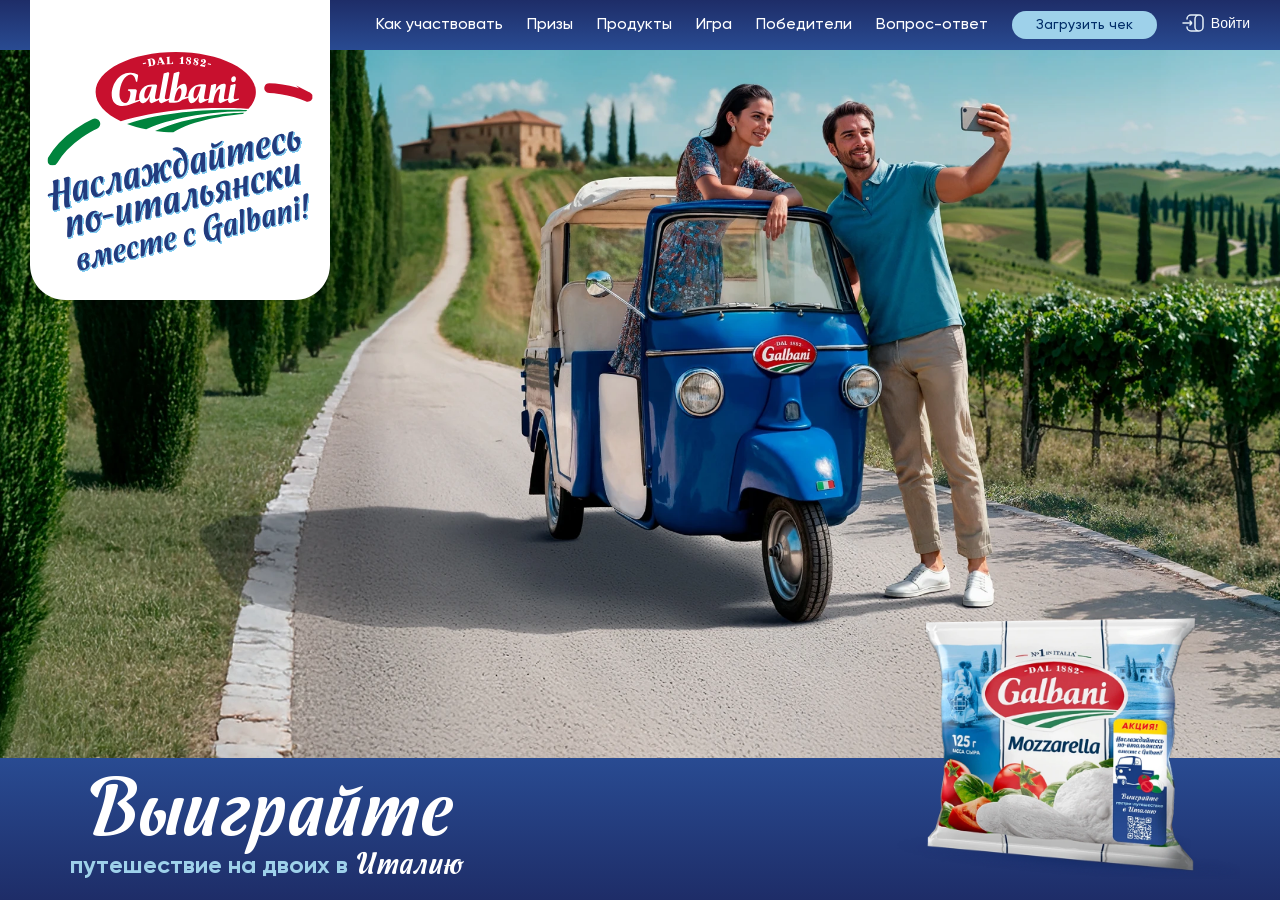
==== index.html @ dfb97c38 "header and hero mobil" ====
<!doctype html>
<html lang="ru">
  <head>
    <meta charset="UTF-8" />
    <meta name="viewport" content="width=device-width, initial-scale=1.0" />
    <meta http-equiv="X-UA-Compatible" content="IE=edge" />
    <meta name="theme-color" content="#1e2d68" />
    <meta name="description" content="Galbani - Выиграйте путешествие на двоих в Италию" />
    <link rel="icon" type="image/x-icon" href="./assets/img/favicon.ico" />
    <link rel="stylesheet" type="text/css" href="./assets/css/dropzone.min.css" />
    <link rel="stylesheet" type="text/css" href="./assets/css/choices.min.css" />
    <link rel="stylesheet" type="text/css" href="./assets/css/swiper-bundle.min.css" />
    <link rel="stylesheet" type="text/css" href="./assets/css/styles.min.css?v=1.1" />
    <title>Galbani - Выиграйте путешествие на двоих в Италию</title>
  </head>
  <body>
    <div class="body">
      <!--PRELOADER-->
      <div class="preloader main-preloader" data-preloader>
        <div class="preloader-center">
          <img src="./assets/img/svg/preloader.svg" alt="Galbani" />
        </div>
      </div>

      <!--HEADER-->
      <header class="header">
        <div class="logo-wrapper">
          <a href="./" class="logo">
            <img src="./assets/img/svg/logo.svg" alt="Galbani" />
          </a>
        </div>

        <nav class="navigation">
          <ul class="menu">
            <li>
              <a href="./#how-to-win" class="menu__link"><span>Как участвовать</span></a>
            </li>
            <li>
              <a href="./#prizes" class="menu__link"><span>Призы</span></a>
            </li>
            <li>
              <a href="./products.html" class="menu__link"><span>Продукты</span></a>
            </li>
            <li>
              <a href="./#game" class="menu__link"><span>Игра</span></a>
            </li>
            <li>
              <a href="./#winners" class="menu__link"><span>Победители</span></a>
            </li>
            <li>
              <a href="./#faq" class="menu__link"><span>Вопрос-ответ</span></a>
            </li>
            <li class="delete-in-tablet">
              <button class="button small light" data-popup-open="cheque"><span>Загрузить чек</span></button>
            </li>
            <li>
              <button class="profile-button" data-popup-open="auth">
                <img src="./assets/img/svg/login.svg" alt="Galbani" />
                <span>Войти</span>
              </button>
              <!-- <a href="./profile.html" class="profile-button">
                <img src="./assets/img/svg/profile.svg" alt="Galbani" />
                <span>Профиль</span>
              </a> -->
            </li>
          </ul>
        </nav>

        <button class="button small light show-in-tablet" data-popup-open="cheque"><span>Загрузить чек</span></button>

        <button class="burger">
          <span>Меню бургер</span>
        </button>
      </header>

      <main class="main">
        <!--SECTION HERO-->
        <section class="section section--hero full">
          <div class="hero-content">
            <div class="container">
              <h1 class="hero-text">
                <strong>Выиграйте</strong><br />
                <span>путешествие на&nbsp;двоих в&nbsp;<b>Италию</b></span>
              </h1>
              <img src="./assets/img/hero/mozzarella.webp" alt="mozzarella" class="hero-image" />
            </div>
          </div>
        </section>

        <!--SECTION HOW TO WIN-->
        <section class="section" id="how-to-win">
          <div class="container">
            <ul class="howToWin">
              <li>
                <div class="howToWin__image">
                  <img src="./assets/img/how-to-win/1.webp" alt="Galbani" />
                </div>
                <h3 class="howToWin__title">Покупайте</h3>
                <p class="howToWin__text">сыры Galbani</p>
              </li>
              <li>
                <div class="howToWin__image">
                  <img src="./assets/img/how-to-win/2.webp" alt="Galbani" />
                </div>
                <h3 class="howToWin__title">Регистрируйте чеки</h3>
                <p class="howToWin__text">на сайте</p>
                <button type="button" class="button" data-popup-open="cheque"><span>Зарегистрировать чек</span></button>
              </li>
              <li>
                <div class="howToWin__image">
                  <img src="./assets/img/how-to-win/3.webp" alt="Galbani" />
                </div>
                <h3 class="howToWin__title">Получайте</h3>
                <p class="howToWin__text">гарантированные подарки</p>
              </li>
              <li>
                <div class="howToWin__image">
                  <img src="./assets/img/how-to-win/4.webp" alt="Galbani" />
                </div>
                <h3 class="howToWin__title">Участвуйте</h3>
                <p class="howToWin__text">в розыгрышах и наслаждайтесь по-итальянски вместе с Galbani</p>
              </li>
            </ul>
          </div>
        </section>

        <!--SECTION ABOUT-->
        <section class="section section--about" id="about">
          <div class="container">
            <div class="about-slider" data-slider data-effect="fade" data-allow-touch-move="false" data-autoplay="3000" data-speed="1000">
              <h2 class="about-title"><span>Главный приз</span></h2>
              <div class="swiper">
                <div class="swiper-wrapper">
                  <div class="swiper-slide">
                    <h3 class="title title--80 ta--l">
                      Гастрономическое путешествие <span>Маршрут привязан к&nbsp;блюдам и&nbsp;регионам.</span>по&nbsp;Италии для двоих!
                    </h3>
                    <p class="subtitle">
                      Проведите 7 дней в&nbsp;атмосфере итальянской dolce vita: откройте для&nbsp;себя Милан, Пьемонт, Венето и&nbsp;волшебную
                      Венецию. В&nbsp;программе — экскурсии с&nbsp;русскоязычным гидом, эксклюзивные мастер‑классы, дегустации в&nbsp;семейных
                      винодельнях и&nbsp;прогулки по&nbsp;живописным местам.
                    </p>
                  </div>
                  <div class="swiper-slide">
                    <h3 class="title title--80 ta--l">Наслаждайтесь <br />по-итальянски вместе&nbsp;с&nbsp;Galbani!</h3>
                    <p class="subtitle">
                      Поездка включает авиабилеты, <br />
                      размещение в&nbsp;отелях, все&nbsp;трансферы <br />
                      по&nbsp;маршруту и&nbsp;медицинскую страховку
                    </p>
                  </div>
                </div>
              </div>
            </div>
            <div class="calendar">
              <img src="./assets/img/about/calendar.webp" alt="calendar" />
              <p>В расписании мы предусмотрим <br />специальные счастливые моменты с Galbani!</p>
            </div>
          </div>
        </section>

        <div class="sticky-background-wrapper">
          <div data-sticky-background class="sticky-background"></div>

          <!--SECTION PRIZES-->
          <section class="section section--prizes first-in-scroll-area" id="prizes">
            <div class="container">
              <h2 class="title title--80 white">Еженедельные призы</h2>
              <div class="prizes" data-slider data-slides-per-view="3,2,1" data-space-between="10,10,10">
                <div class="swiper">
                  <div class="swiper-wrapper">
                    <!--1-->
                    <div class="swiper-slide">
                      <div class="prize">
                        <div class="prize__image">
                          <img src="./assets/img/prizes/hoff.webp" alt="Galbani" width="300" />
                        </div>
                        <p class="prize__text">Сертификат Hoff <br />3&nbsp;500&nbsp;₽</p>
                      </div>
                    </div>
                    <!--2-->
                    <div class="swiper-slide">
                      <div class="prize">
                        <div class="prize__image">
                          <img src="./assets/img/prizes/mvideo.webp" alt="Galbani" width="300" />
                        </div>
                        <p class="prize__text">Сертификат М.видео <br />3&nbsp;500&nbsp;₽</p>
                      </div>
                    </div>
                    <!--3-->
                    <div class="swiper-slide">
                      <div class="prize">
                        <div class="prize__image">
                          <img src="./assets/img/prizes/okko.webp" alt="Galbani" width="300" />
                        </div>
                        <p class="prize__text">Сертификат на&nbsp;онлайн <br />кинотеатр 2&nbsp;000&nbsp;₽</p>
                      </div>
                    </div>
                    <!--4-->
                    <div class="swiper-slide">
                      <div class="prize">
                        <div class="prize__image">
                          <img src="./assets/img/prizes/shopper-bag.webp" alt="Galbani" width="300" />
                        </div>
                        <p class="prize__text">Летняя сумка-шоппер</p>
                      </div>
                    </div>
                    <!--5-->
                    <div class="swiper-slide">
                      <div class="prize">
                        <div class="prize__image">
                          <img src="./assets/img/prizes/plates.webp" alt="Galbani" width="300" />
                        </div>
                        <p class="prize__text">Набор брендированных <br />тарелок</p>
                      </div>
                    </div>
                    <!--6-->
                    <div class="swiper-slide">
                      <div class="prize">
                        <div class="prize__image">
                          <img src="./assets/img/prizes/fartuh.webp" alt="Galbani" width="300" />
                        </div>
                        <p class="prize__text">Брендированный фартук</p>
                      </div>
                    </div>
                    <!--7-->
                    <div class="swiper-slide">
                      <div class="prize">
                        <div class="prize__image">
                          <img src="./assets/img/prizes/pled.webp" alt="Galbani" width="300" />
                        </div>
                        <p class="prize__text">Плед для&nbsp;пикника</p>
                      </div>
                    </div>
                  </div>
                  <button class="arrow" data-arrow-prev></button>
                  <button class="arrow" data-arrow-next></button>
                </div>
              </div>
            </div>
          </section>

          <!--SECTION PRIZES-->
          <section class="section section--prizes" id="prizes-garanty">
            <div class="container">
              <h2 class="title title--80 white">Гарантированные призы</h2>
              <div class="prizes" data-slider data-slides-per-view="3,3,1" data-space-between="10,10,10">
                <div class="swiper">
                  <div class="swiper-wrapper">
                    <!--1-->
                    <div class="swiper-slide">
                      <div class="prize">
                        <div class="prize__image">
                          <img src="./assets/img/prizes/phone.webp" alt="Galbani" width="300" />
                        </div>
                        <p class="prize__text">100&nbsp;₽ на&nbsp;телефон</p>
                      </div>
                    </div>
                    <!--2-->
                    <div class="swiper-slide">
                      <div class="prize">
                        <div class="prize__image">
                          <img src="./assets/img/prizes/yandex-afisha.webp" alt="Galbani" width="300" />
                        </div>
                        <p class="prize__text">Сертификат Яндекс Афиша <br />на&nbsp;100&nbsp;₽</p>
                      </div>
                    </div>
                    <!--3-->
                    <div class="swiper-slide">
                      <div class="prize">
                        <div class="prize__image">
                          <img src="./assets/img/prizes/yandex-market.webp" alt="Galbani" width="300" />
                        </div>
                        <p class="prize__text">Сертфиикат Яндекс Маркет <br />на&nbsp;100&nbsp;₽</p>
                      </div>
                    </div>
                  </div>
                  <button class="arrow" data-arrow-prev></button>
                  <button class="arrow" data-arrow-next></button>
                </div>
              </div>
              <p class="subtitle">Можно выбрать любые и&nbsp;получить до&nbsp;5&nbsp;гарантированных призов</p>
              <button type="button" class="button big" data-popup-open="cheque"><span>Зарегистрировать чек</span></button>
            </div>
          </section>

          <!--SECTION GAME-->
          <section class="section section--game" id="game">
            <video class="sea" src="./assets/video/sea.mp4" autoplay loop muted playsinline></video>

            <div class="container">
              <h2 class="title title--80 ta--l">Интерактивный пазл</h2>
              <p class="subtitle">Поможет научиться наслаждаться по-итальянски вместе со&nbsp;всей Италией!</p>
              <img src="./assets/img/game/italy-full.webp" alt="Galbani" class="italy-full-image" width="565" />
              <div class="game-prize-info">
                <img src="./assets/img/game/plate.webp" alt="Galbani" width="150" />
                <div class="info">
                  <p>выиграйте специальный приз — брендированную разделочную доску</p>
                  <a href="./game.html" class="button big light"><span>Сыграть в игру</span></a>
                </div>
              </div>
            </div>
          </section>

          <!--SECTION WINNERS-->
          <section class="section" id="winners">
            <div class="container">
              <h2 class="title title--80 blue">Победители</h2>
              <div class="winners">
                <!--filters-->
                <div class="winners-filters">
                  <script>
                    const onSearchFormSubmit = e => {
                      e.preventDefault();
                      alert('Поиск по телефону');
                      e.target.reset();
                    };
                  </script>

                  <form action="#">
                    <select data-select name="weeks">
                      <option value="all">Все розыгрыши</option>
                      <option value="16.05.2026 - 23.06.2026">16.05.2026 - 23.06.2026</option>
                      <option value="16.05.2026 - 23.06.2026">17.05.2026 - 24.06.2026</option>
                      <option value="16.05.2026 - 23.06.2026">19.05.2026 - 26.06.2026</option>
                    </select>
                  </form>

                  <form action="#" class="form" novalidate onsubmit="onSearchFormSubmit(event)">
                    <label class="label">
                      <input type="tel" name="search" class="input" placeholder="Поиск по телефону" required />
                    </label>
                    <button type="submit" class="search-submit">Поиск</button>
                  </form>
                </div>

                <!--table-->
                <table class="table">
                  <thead>
                    <tr>
                      <th>Дата<span> розыгрыша</span></th>
                      <th>Имя<span> участника</span></th>
                      <th>Email</th>
                      <th><span>Наименование</span> приз<span>а</span></th>
                    </tr>
                  </thead>
                  <tbody>
                    <tr>
                      <td>26.09.2025</td>
                      <td>Маргарита</td>
                      <td>a***12@mail.ru</td>
                      <td>Сертификат Левел Тревел на 10&nbsp;000 рублей</td>
                    </tr>
                    <tr>
                      <td>26.09.2025</td>
                      <td>Аркадий</td>
                      <td>a***12@mail.ru</td>
                      <td>Набор кухонных принадлежностей для&nbsp;гриля</td>
                    </tr>
                    <tr>
                      <td>26.09.2025</td>
                      <td>Пантелеймон</td>
                      <td>a***12@mail.ru</td>
                      <td>ХХХХХХХХХ</td>
                    </tr>
                    <tr>
                      <td>26.09.2025</td>
                      <td>Иван</td>
                      <td>a***12@mail.ru</td>
                      <td>ХХХХХХХХХ</td>
                    </tr>
                    <tr>
                      <td>26.09.2025</td>
                      <td>Иван</td>
                      <td>a***12@mail.ru</td>
                      <td>ХХХХХХХХХ</td>
                    </tr>
                    <tr>
                      <td>26.09.2025</td>
                      <td>Иван</td>
                      <td>a***12@mail.ru</td>
                      <td>ХХХХХХХХХ</td>
                    </tr>
                    <tr>
                      <td>26.09.2025</td>
                      <td>Иван</td>
                      <td>a***12@mail.ru</td>
                      <td>ХХХХХХХХХ</td>
                    </tr>
                    <tr>
                      <td>26.09.2025</td>
                      <td>Иван</td>
                      <td>a***12@mail.ru</td>
                      <td>ХХХХХХХХХ</td>
                    </tr>
                  </tbody>
                </table>

                <!--pagination-->
                <ul class="pagination">
                  <li>
                    <button href="#" class="pagination-btn prev" disabled>
                      <img src="./assets/img/svg/prev.svg" alt="" />
                    </button>
                  </li>
                  <li><a href="#" class="pagination-btn active">1</a></li>
                  <li><a href="#" class="pagination-btn">2</a></li>
                  <li><a href="#" class="pagination-btn">3</a></li>
                  <li><a href="#" class="pagination-btn">4</a></li>
                  <li><a href="#" class="pagination-btn">5</a></li>
                  <li><a href="#" class="pagination-btn">6</a></li>
                  <li>
                    <button class="pagination-btn next">
                      <img src="./assets/img/svg/next.svg" alt="" />
                    </button>
                  </li>
                </ul>
              </div>
            </div>
          </section>

          <!--SECTION FAQ-->
          <section class="section section--faq" id="faq">
            <div class="container">
              <h2 class="title title--80 white">Вопрос-ответ</h2>

              <div class="faq">
                <div class="faq__list">
                  <div data-accordeon>
                    <div class="question" data-accordeon-header><p>В каких городах проводится акция?</p></div>
                    <div data-accordeon-body>
                      <div class="answer">
                        <p>
                          Ознакомиться со&nbsp;списком товаров, покупка которых учитывается в&nbsp;акции, можно <br />на странице
                          <a href="./products.html">"Продукты, участвующие в&nbsp;акции"</a>.
                        </p>
                      </div>
                    </div>
                  </div>
                  <div data-accordeon>
                    <div class="question" data-accordeon-header><p>Как определяются победители розыгрышей?</p></div>
                    <div data-accordeon-body>
                      <div class="answer">
                        <p>
                          Lorem, ipsum dolor sit amet consectetur adipisicing elit. Laudantium cumque odit facilis aliquid culpa delectus tempora
                          praesentium unde maiores corporis animi placeat quos obcaecati officiis, architecto quasi omnis tempore est.
                        </p>
                        <p>
                          Lorem, ipsum dolor sit amet consectetur adipisicing elit. Laudantium cumque odit facilis aliquid culpa delectus tempora
                          praesentium unde maiores corporis animi placeat quos obcaecati officiis, architecto quasi omnis tempore est.
                        </p>
                        <p>
                          Lorem, ipsum dolor sit amet consectetur adipisicing elit. Laudantium cumque odit facilis aliquid culpa delectus tempora
                          praesentium unde maiores corporis animi placeat quos obcaecati officiis, architecto quasi omnis tempore est.
                        </p>
                        <ul>
                          <li><p>Lorem, ipsum dolor sit amet consectetur</p></li>
                          <li>
                            <p>
                              Ipsum dolor sit amet consectetur Lorem, ipsum dolor sit amet consectetur adipisicing elit. Laudantium cumque odit
                              facilis aliquid culpa delectus tempora praesentium unde maiores corporis animi placeat quos obcaecati officiis
                            </p>
                          </li>
                          <li><p>Amet consectetur</p></li>
                        </ul>
                        <p>
                          Lorem, ipsum dolor sit amet consectetur adipisicing elit. Laudantium cumque odit facilis aliquid culpa delectus tempora
                          praesentium unde maiores corporis animi placeat quos obcaecati officiis, architecto quasi omnis tempore est.
                        </p>
                        <h2>Some title</h2>
                        <p>Lorem, ipsum dolor sit amet consectetur tempore est.</p>
                        <p>
                          Lorem, ipsum dolor sit amet consectetur adipisicing elit. Laudantium cumque odit facilis aliquid culpa delectus tempora
                          praesentium unde maiores corporis animi placeat quos obcaecati officiis, architecto quasi omnis tempore est.
                        </p>
                      </div>
                    </div>
                  </div>
                  <div data-accordeon>
                    <div class="question" data-accordeon-header><p>Какие сроки проведения акции?</p></div>
                    <div data-accordeon-body>
                      <div class="answer">
                        <p>????????</p>
                      </div>
                    </div>
                  </div>
                  <div data-accordeon>
                    <div class="question" data-accordeon-header><p>Какие призы я могу выиграть?</p></div>
                    <div data-accordeon-body>
                      <div class="answer">
                        <p>????????</p>
                      </div>
                    </div>
                  </div>
                  <div data-accordeon>
                    <div class="question" data-accordeon-header><p>За что можно получить приз?</p></div>
                    <div data-accordeon-body>
                      <div class="answer">
                        <p>????????</p>
                      </div>
                    </div>
                  </div>
                  <div data-accordeon>
                    <div class="question" data-accordeon-header><p>Как я смогу получить призы?</p></div>
                    <div data-accordeon-body>
                      <div class="answer">
                        <p>????????</p>
                      </div>
                    </div>
                  </div>
                  <div data-accordeon>
                    <div class="question" data-accordeon-header><p>Где я смогу получить призы?</p></div>
                    <div data-accordeon-body>
                      <div class="answer">
                        <p>????????</p>
                      </div>
                    </div>
                  </div>
                </div>

                <div class="faq__sidebar">
                  <h2 class="title title--32 white">Остались вопросы?</h2>
                  <p>Напишите нам через форму обратной связи</p>
                  <script>
                    function onFaqFormSubmit(e) {
                      e.preventDefault();
                      alert('Отправка формы FAQ');
                    }
                  </script>
                  <form action="#" class="form form--callback" novalidate onsubmit="onFaqFormSubmit(event)">
                    <label class="label">
                      <input type="text" name="name" class="input" required placeholder="&nbsp;" />
                      <p class="placeholder">Имя</p>
                    </label>
                    <label class="label">
                      <input type="email" name="email" class="input" required placeholder="&nbsp;" />
                      <p class="placeholder">Email</p>
                    </label>
                    <label class="label">
                      <textarea name="message" class="input textarea" required placeholder="Текст сообщения"></textarea>
                      <!-- <p class="placeholder">Текст сообщения</p> -->
                    </label>

                    <fieldset>
                      <label class="label">
                        <input type="checkbox" name="confirmation" class="checkbox" required />
                        <p class="label__text">
                          <span>Я соглашаюсь с <a href="#">Политикой конфиденциальности</a></span>
                        </p>
                      </label>
                      <label class="label">
                        <input class="checkbox" required type="checkbox" name="confirmation2" />
                        <p class="label__text">
                          <span>Я соглашаюсь с <a href="#">Политикой в&nbsp;отношении обработки персональных данных</a></span>
                        </p>
                      </label>
                    </fieldset>

                    <button type="submit" class="button red full"><span>Задать вопрос</span></button>
                  </form>
                </div>
              </div>
            </div>
          </section>
        </div>
      </main>

      <!--FOOTER-->
      <footer class="footer">
        <div class="container">
          <p class="copy">&copy; 2026 Galbani</p>

          <menu class="footer-menu">
            <li><a href="#">Правила акции</a></li>
            <li><a href="#">Политика конфиденциальности</a></li>
            <li><a href="#" data-popup-open="callback">Обратная связь</a></li>
          </menu>

          <p class="footer-text">
            Сроки проведения акции с&nbsp;20&nbsp;июля&nbsp;по&nbsp;20&nbsp;сентября&nbsp;2026г. <br />
            <span>*не включая срок выдачи призов</span>
          </p>
        </div>
      </footer>
    </div>

    <!--POPUPS-->
    <div class="backdrop" data-backdrop>
      <div class="popup" data-popup>
        <!--AUTH POPUP-->
        <div class="popup-content dark" id="auth">
          <button class="popup-close" data-popup-close></button>
          <h2 class="title title--40 white">Вход</h2>
          <script>
            function onLoginSubmit(e) {
              e.preventDefault();
              window.location.href = './profile.html';
            }
          </script>
          <form action="#" class="form form--callback" novalidate onsubmit="onLoginSubmit(event)">
            <label class="label">
              <span class="label__text">Телефон</span>
              <input type="tel" name="phone" class="input" required placeholder="+7 ___ ___-__-__" />
            </label>
            <fieldset>
              <label class="label">
                <input type="checkbox" name="remember-me" class="checkbox" />
                <p class="label__text">
                  <span>Запомнить меня</span>
                </p>
              </label>
            </fieldset>
            <button type="submit" class="button red full"><span>Войти</span></button>
          </form>

          <div class="buttons">
            <p class="popup-subtitle white">Еще не зарегистрированы?</p>
            <a class="popup-link white" data-popup-open="registration">Зарегистрироваться</a>
          </div>
        </div>

        <!--REGISTRATION POPUP-->
        <div class="popup-content dark" id="registration">
          <button class="popup-close" data-popup-close></button>
          <h2 class="title title--40 white">Регистрация</h2>
          <script>
            function onLoginSubmit(e) {
              e.preventDefault();
              window.location.href = './profile.html';
            }
          </script>
          <form action="#" class="form form--callback" novalidate onsubmit="onLoginSubmit(event)">
            <label class="label">
              <span class="label__text">Имя</span>
              <input type="text" name="name" class="input" required placeholder="&nbsp;" />
            </label>
            <label class="label">
              <span class="label__text">E-mail</span>
              <input type="email" name="email" class="input" required placeholder="&nbsp;" />
            </label>
            <label class="label">
              <span class="label__text">Телефон</span>
              <input type="tel" name="phone" class="input" required placeholder="+7 ___ ___-__-__" />
            </label>
            <p class="popup-subtitle white ta--l small">
              На твой номер телефона поступит звонок с&nbsp;голосовым сообщением кода для&nbsp;подтверждения регистрации.
            </p>
            <fieldset>
              <label class="label">
                <input type="checkbox" name="confirmation" class="checkbox" required />
                <p class="label__text">
                  <span>Я соглашаюсь с <a href="#">Политикой конфиденциальности</a></span>
                </p>
              </label>
              <label class="label">
                <input class="checkbox" required type="checkbox" name="confirmation2" />
                <p class="label__text">
                  <span>Я соглашаюсь с <a href="#">Политикой в&nbsp;отношении обработки персональных данных</a></span>
                </p>
              </label>
            </fieldset>
            <button type="submit" class="button red full"><span>Зарегистрироваться</span></button>
          </form>

          <div class="buttons">
            <p class="popup-subtitle white full">Уже есть аккаунт?</p>
            <a class="popup-link white" data-popup-open="auth">Авторизоваться</a>
          </div>
        </div>

        <!--CHEQUE POPUP-->
        <div class="popup-content" id="cheque">
          <button class="popup-close" data-popup-close></button>
          <h2 class="title title--40 red">Регистрация чека</h2>
          <div class="buttons">
            <button type="button" class="button normal full" data-popup-open="cheque-by-camera"><span>С помощью камеры</span></button>
            <button type="button" class="button normal full" data-popup-open="cheque-instruction"><span>Загрузить фотографию</span></button>
            <button type="button" class="button normal full" data-popup-open="cheque-by-self"><span>Ввести вручную</span></button>
          </div>
        </div>

        <!--CHEQUE BY CAMERA POPUP-->
        <div class="popup-content" id="cheque-by-camera">
          <button class="popup-close" data-popup-close></button>
          <h2 class="title title--40 red">Регистрация чека</h2>
          <p class="popup-subtitle">Наведи камеру на&nbsp;QR-код, и&nbsp;он будет <br />автоматически отсканирован</p>

          <div class="scanner">
            <span class="scanner__error">Текст ошибки, если камера не&nbsp;поддерживается или не&nbsp;доступна на&nbsp;этом устройстве</span>
          </div>

          <select data-select name="cameras">
            <option value="Camera 013552">Camera 013552</option>
            <option value="Camera 013553">Camera 013553</option>
          </select>

          <div class="buttons">
            <button type="button" class="button normal full" data-popup-open="cheque-by-self"><span>Ввести данные чека вручную</span></button>
            <a class="popup-link" data-popup-open="cheque-by-photo">Загрузить фотографию чека</a>
          </div>
        </div>

        <!--CHEQUE DOWNLOAD INSRTUCTION POPUP-->
        <div class="popup-content" id="cheque-instruction">
          <button class="popup-close" data-popup-close></button>
          <h2 class="title title--40 red">Регистрация чека</h2>
          <ul class="register-check-list">
            <li>
              <img src="./assets/img/cheque-info1.webp" alt="President" />
              <span>Нажмите «Загрузить»</span>
            </li>
            <li>
              <img src="./assets/img/cheque-info2.webp" alt="President" />
              <span>Выберите фото чека</span>
            </li>
            <li>
              <img src="./assets/img/cheque-info3.webp" alt="President" />
              <span>Фото чека должно быть:</span>
              <ul>
                <li><span>чётким</span></li>
                <li><span>с полным списком продуктов</span></li>
                <li><span>на фото должен быть QR код</span></li>
              </ul>
            </li>
            <li>
              <img src="./assets/img/cheque-info4.webp" alt="President" />
              <span>Если фото окажется плохого качества, чек принят не будет</span>
            </li>
          </ul>

          <div class="example">
            <img src="./assets/img/cheque.webp" alt="President" />
            <span>Пример чека</span>
          </div>

          <div class="buttons">
            <button type="button " class="button normal full" data-popup-open="cheque-by-photo">
              <span>Загрузить</span>
            </button>
          </div>
        </div>

        <!--CHEQUE DOWNLOAD BY PHOTO POPUP-->
        <div class="popup-content" id="cheque-by-photo">
          <button class="popup-close" data-popup-close></button>
          <h2 class="title title--40 red">Регистрация чека</h2>

          <form action="#" class="dropzone" data-dropzone></form>
          <script>
            function onChequeLoadFormSubmit(e) {
              e.preventDefault();
              window.popup.open('cheque-success');
            }
          </script>
          <button type="button" class="button normal full" onClick="onChequeLoadFormSubmit(event)">
            <span>Загрузить</span>
          </button>

          <div class="buttons">
            <p class="popup-subtitle">Нет возможности сфотографировать&nbsp;чек?</p>
            <a class="popup-link" data-popup-open="cheque-by-self">Введи данные чека вручную</a>
          </div>
        </div>

        <!--CHEQUE DOWNLOAD BY SELF POPUP-->
        <div class="popup-content dark" id="cheque-by-self">
          <button class="popup-close" data-popup-close></button>
          <h2 class="title title--40 white">Ввод данных чека</h2>
          <p class="popup-subtitle white">Внимательно введи <br />данные чека в&nbsp;поля ниже</p>
          <script>
            function onChequeFormSubmit(e) {
              e.preventDefault();
              window.popup.open('cheque-success');
            }
          </script>
          <form action="#" class="form" novalidate onsubmit="onChequeFormSubmit(event)">
            <label class="label">
              <span class="label__text">ФН</span>
              <input type="text" name="fn" class="input" placeholder="ФН" required />
            </label>
            <label class="label">
              <span class="label__text">ФД</span>
              <input type="text" name="fd" class="input" placeholder="ФД" required />
            </label>
            <label class="label">
              <span class="label__text">ФП</span>
              <input type="text" name="fp" class="input" placeholder="ФП" required />
            </label>
            <label class="label">
              <span class="label__text">Дата покупки</span>
              <input type="date" name="buy-date" class="input" required />
            </label>
            <label class="label">
              <span class="label__text">Время покупки</span>
              <input type="time" name="buy-time" class="input" required />
            </label>
            <label class="label">
              <span class="label__text">Сумма покупки</span>
              <input type="text" name="amount" inputmode="decimal" class="input" placeholder="0.00" required />
            </label>
            <div class="buttons">
              <button type="submit" class="button red full"><span>Отправить</span></button>
              <p class="popup-link white" data-popup-open="cheque-by-photo">Попробовать снова загрузить фото</p>
            </div>
          </form>
        </div>

        <!--CHEQUE DOWNLOAD SUCCESS POPUP-->
        <div class="popup-content" id="cheque-success">
          <button class="popup-close" data-popup-close></button>
          <h2 class="title title--40 red">Чек зарегистрирован</h2>
          <p class="popup-subtitle">Чек на&nbsp;проверке. <br />Следи за&nbsp;его статусом <br />в&nbsp;своём личном кабинете.</p>
          <button type="button" class="button normal full" data-popup-open="cheque"><span>Загрузить еще</span></button>
        </div>

        <!--CALLBACK POPUP-->
        <div class="popup-content dark" id="callback">
          <button class="popup-close" data-popup-close></button>
          <h2 class="title title--40 white">Остались вопросы?</h2>
          <p class="popup-subtitle white">Напишите нам через <br />форму обратной связи</p>
          <script>
            function onFaqFormSubmit(e) {
              e.preventDefault();
              window.popup.open('callback-success');
            }
          </script>
          <form action="#" class="form form--callback" novalidate onsubmit="onFaqFormSubmit(event)">
            <label class="label">
              <input type="text" name="name" class="input" required placeholder="&nbsp;" />
              <p class="placeholder">Имя</p>
            </label>
            <label class="label">
              <input type="email" name="email" class="input" required placeholder="&nbsp;" />
              <p class="placeholder">Email</p>
            </label>
            <label class="label">
              <textarea name="message" class="input textarea" required placeholder="Текст сообщения"></textarea>
              <!-- <p class="placeholder">Текст сообщения</p> -->
            </label>

            <fieldset>
              <label class="label">
                <input type="checkbox" name="confirmation" class="checkbox" required />
                <p class="label__text">
                  <span>Я соглашаюсь с <a href="#">Политикой конфиденциальности</a></span>
                </p>
              </label>
              <label class="label">
                <input class="checkbox" required type="checkbox" name="confirmation2" />
                <p class="label__text">
                  <span>Я соглашаюсь с <a href="#">Политикой в&nbsp;отношении обработки персональных данных</a></span>
                </p>
              </label>
            </fieldset>

            <button type="submit" class="button red full"><span>Задать вопрос</span></button>
          </form>
        </div>

        <!--CALLBACK-SUCCESS POPUP-->
        <div class="popup-content" id="callback-success">
          <button class="popup-close" data-popup-close></button>
          <h2 class="title title--40 red">Заявка отправлена</h2>
          <p class="popup-subtitle">Наш менеджер свяжется <br />с вами в ближайшее время</p>
          <br />
          <button type="button" class="button normal full" data-popup-close><span>Закрыть</span></button>
        </div>
      </div>
    </div>

    <script src="./assets/js/plugins/dropzone.min.js"></script>
    <script src="./assets/js/plugins/iMask.js"></script>
    <script src="./assets/js/plugins/choices.min.js"></script>
    <script src="./assets/js/plugins/swiper-bundle.min.js"></script>
    <script src="./assets/js/scripts.js" type="module" defer></script>
  </body>
</html>
---- assets/css/dropzone.min.css ----
@-webkit-keyframes passing-through{0%{opacity:0;-webkit-transform:translateY(40px);-moz-transform:translateY(40px);-ms-transform:translateY(40px);-o-transform:translateY(40px);transform:translateY(40px)}30%, 70%{opacity:1;-webkit-transform:translateY(0px);-moz-transform:translateY(0px);-ms-transform:translateY(0px);-o-transform:translateY(0px);transform:translateY(0px)}100%{opacity:0;-webkit-transform:translateY(-40px);-moz-transform:translateY(-40px);-ms-transform:translateY(-40px);-o-transform:translateY(-40px);transform:translateY(-40px)}}@-moz-keyframes passing-through{0%{opacity:0;-webkit-transform:translateY(40px);-moz-transform:translateY(40px);-ms-transform:translateY(40px);-o-transform:translateY(40px);transform:translateY(40px)}30%, 70%{opacity:1;-webkit-transform:translateY(0px);-moz-transform:translateY(0px);-ms-transform:translateY(0px);-o-transform:translateY(0px);transform:translateY(0px)}100%{opacity:0;-webkit-transform:translateY(-40px);-moz-transform:translateY(-40px);-ms-transform:translateY(-40px);-o-transform:translateY(-40px);transform:translateY(-40px)}}@keyframes passing-through{0%{opacity:0;-webkit-transform:translateY(40px);-moz-transform:translateY(40px);-ms-transform:translateY(40px);-o-transform:translateY(40px);transform:translateY(40px)}30%, 70%{opacity:1;-webkit-transform:translateY(0px);-moz-transform:translateY(0px);-ms-transform:translateY(0px);-o-transform:translateY(0px);transform:translateY(0px)}100%{opacity:0;-webkit-transform:translateY(-40px);-moz-transform:translateY(-40px);-ms-transform:translateY(-40px);-o-transform:translateY(-40px);transform:translateY(-40px)}}@-webkit-keyframes slide-in{0%{opacity:0;-webkit-transform:translateY(40px);-moz-transform:translateY(40px);-ms-transform:translateY(40px);-o-transform:translateY(40px);transform:translateY(40px)}30%{opacity:1;-webkit-transform:translateY(0px);-moz-transform:translateY(0px);-ms-transform:translateY(0px);-o-transform:translateY(0px);transform:translateY(0px)}}@-moz-keyframes slide-in{0%{opacity:0;-webkit-transform:translateY(40px);-moz-transform:translateY(40px);-ms-transform:translateY(40px);-o-transform:translateY(40px);transform:translateY(40px)}30%{opacity:1;-webkit-transform:translateY(0px);-moz-transform:translateY(0px);-ms-transform:translateY(0px);-o-transform:translateY(0px);transform:translateY(0px)}}@keyframes slide-in{0%{opacity:0;-webkit-transform:translateY(40px);-moz-transform:translateY(40px);-ms-transform:translateY(40px);-o-transform:translateY(40px);transform:translateY(40px)}30%{opacity:1;-webkit-transform:translateY(0px);-moz-transform:translateY(0px);-ms-transform:translateY(0px);-o-transform:translateY(0px);transform:translateY(0px)}}@-webkit-keyframes pulse{0%{-webkit-transform:scale(1);-moz-transform:scale(1);-ms-transform:scale(1);-o-transform:scale(1);transform:scale(1)}10%{-webkit-transform:scale(1.1);-moz-transform:scale(1.1);-ms-transform:scale(1.1);-o-transform:scale(1.1);transform:scale(1.1)}20%{-webkit-transform:scale(1);-moz-transform:scale(1);-ms-transform:scale(1);-o-transform:scale(1);transform:scale(1)}}@-moz-keyframes pulse{0%{-webkit-transform:scale(1);-moz-transform:scale(1);-ms-transform:scale(1);-o-transform:scale(1);transform:scale(1)}10%{-webkit-transform:scale(1.1);-moz-transform:scale(1.1);-ms-transform:scale(1.1);-o-transform:scale(1.1);transform:scale(1.1)}20%{-webkit-transform:scale(1);-moz-transform:scale(1);-ms-transform:scale(1);-o-transform:scale(1);transform:scale(1)}}@keyframes pulse{0%{-webkit-transform:scale(1);-moz-transform:scale(1);-ms-transform:scale(1);-o-transform:scale(1);transform:scale(1)}10%{-webkit-transform:scale(1.1);-moz-transform:scale(1.1);-ms-transform:scale(1.1);-o-transform:scale(1.1);transform:scale(1.1)}20%{-webkit-transform:scale(1);-moz-transform:scale(1);-ms-transform:scale(1);-o-transform:scale(1);transform:scale(1)}}.dropzone,.dropzone *{box-sizing:border-box}.dropzone{min-height:150px;border:2px solid rgba(0,0,0,0.3);background:white;padding:20px 20px}.dropzone.dz-clickable{cursor:pointer}.dropzone.dz-clickable *{cursor:default}.dropzone.dz-clickable .dz-message,.dropzone.dz-clickable .dz-message *{cursor:pointer}.dropzone.dz-started .dz-message{display:none}.dropzone.dz-drag-hover{border-style:solid}.dropzone.dz-drag-hover .dz-message{opacity:0.5}.dropzone .dz-message{text-align:center;margin:2em 0}.dropzone .dz-message .dz-button{background:none;color:inherit;border:none;padding:0;font:inherit;cursor:pointer;outline:inherit}.dropzone .dz-preview{position:relative;display:inline-block;vertical-align:top;margin:16px;min-height:100px}.dropzone .dz-preview:hover{z-index:1000}.dropzone .dz-preview:hover .dz-details{opacity:1}.dropzone .dz-preview.dz-file-preview .dz-image{border-radius:20px;background:#999;background:linear-gradient(to bottom, #eee, #ddd)}.dropzone .dz-preview.dz-file-preview .dz-details{opacity:1}.dropzone .dz-preview.dz-image-preview{background:white}.dropzone .dz-preview.dz-image-preview .dz-details{-webkit-transition:opacity 0.2s linear;-moz-transition:opacity 0.2s linear;-ms-transition:opacity 0.2s linear;-o-transition:opacity 0.2s linear;transition:opacity 0.2s linear}.dropzone .dz-preview .dz-remove{font-size:14px;text-align:center;display:block;cursor:pointer;border:none}.dropzone .dz-preview .dz-remove:hover{text-decoration:underline}.dropzone .dz-preview:hover .dz-details{opacity:1}.dropzone .dz-preview .dz-details{z-index:20;position:absolute;top:0;left:0;opacity:0;font-size:13px;min-width:100%;max-width:100%;padding:2em 1em;text-align:center;color:rgba(0,0,0,0.9);line-height:150%}.dropzone .dz-preview .dz-details .dz-size{margin-bottom:1em;font-size:16px}.dropzone .dz-preview .dz-details .dz-filename{white-space:nowrap}.dropzone .dz-preview .dz-details .dz-filename:hover span{border:1px solid rgba(200,200,200,0.8);background-color:rgba(255,255,255,0.8)}.dropzone .dz-preview .dz-details .dz-filename:not(:hover){overflow:hidden;text-overflow:ellipsis}.dropzone .dz-preview .dz-details .dz-filename:not(:hover) span{border:1px solid transparent}.dropzone .dz-preview .dz-details .dz-filename span,.dropzone .dz-preview .dz-details .dz-size span{background-color:rgba(255,255,255,0.4);padding:0 0.4em;border-radius:3px}.dropzone .dz-preview:hover .dz-image img{-webkit-transform:scale(1.05, 1.05);-moz-transform:scale(1.05, 1.05);-ms-transform:scale(1.05, 1.05);-o-transform:scale(1.05, 1.05);transform:scale(1.05, 1.05);-webkit-filter:blur(8px);filter:blur(8px)}.dropzone .dz-preview .dz-image{border-radius:20px;overflow:hidden;width:120px;height:120px;position:relative;display:block;z-index:10}.dropzone .dz-preview .dz-image img{display:block}.dropzone .dz-preview.dz-success .dz-success-mark{-webkit-animation:passing-through 3s cubic-bezier(0.77, 0, 0.175, 1);-moz-animation:passing-through 3s cubic-bezier(0.77, 0, 0.175, 1);-ms-animation:passing-through 3s cubic-bezier(0.77, 0, 0.175, 1);-o-animation:passing-through 3s cubic-bezier(0.77, 0, 0.175, 1);animation:passing-through 3s cubic-bezier(0.77, 0, 0.175, 1)}.dropzone .dz-preview.dz-error .dz-error-mark{opacity:1;-webkit-animation:slide-in 3s cubic-bezier(0.77, 0, 0.175, 1);-moz-animation:slide-in 3s cubic-bezier(0.77, 0, 0.175, 1);-ms-animation:slide-in 3s cubic-bezier(0.77, 0, 0.175, 1);-o-animation:slide-in 3s cubic-bezier(0.77, 0, 0.175, 1);animation:slide-in 3s cubic-bezier(0.77, 0, 0.175, 1)}.dropzone .dz-preview .dz-success-mark,.dropzone .dz-preview .dz-error-mark{pointer-events:none;opacity:0;z-index:500;position:absolute;display:block;top:50%;left:50%;margin-left:-27px;margin-top:-27px}.dropzone .dz-preview .dz-success-mark svg,.dropzone .dz-preview .dz-error-mark svg{display:block;width:54px;height:54px}.dropzone .dz-preview.dz-processing .dz-progress{opacity:1;-webkit-transition:all 0.2s linear;-moz-transition:all 0.2s linear;-ms-transition:all 0.2s linear;-o-transition:all 0.2s linear;transition:all 0.2s linear}.dropzone .dz-preview.dz-complete .dz-progress{opacity:0;-webkit-transition:opacity 0.4s ease-in;-moz-transition:opacity 0.4s ease-in;-ms-transition:opacity 0.4s ease-in;-o-transition:opacity 0.4s ease-in;transition:opacity 0.4s ease-in}.dropzone .dz-preview:not(.dz-processing) .dz-progress{-webkit-animation:pulse 6s ease infinite;-moz-animation:pulse 6s ease infinite;-ms-animation:pulse 6s ease infinite;-o-animation:pulse 6s ease infinite;animation:pulse 6s ease infinite}.dropzone .dz-preview .dz-progress{opacity:1;z-index:1000;pointer-events:none;position:absolute;height:16px;left:50%;top:50%;margin-top:-8px;width:80px;margin-left:-40px;background:rgba(255,255,255,0.9);-webkit-transform:scale(1);border-radius:8px;overflow:hidden}.dropzone .dz-preview .dz-progress .dz-upload{background:#333;background:linear-gradient(to bottom, #666, #444);position:absolute;top:0;left:0;bottom:0;width:0;-webkit-transition:width 300ms ease-in-out;-moz-transition:width 300ms ease-in-out;-ms-transition:width 300ms ease-in-out;-o-transition:width 300ms ease-in-out;transition:width 300ms ease-in-out}.dropzone .dz-preview.dz-error .dz-error-message{display:block}.dropzone .dz-preview.dz-error:hover .dz-error-message{opacity:1;pointer-events:auto}.dropzone .dz-preview .dz-error-message{pointer-events:none;z-index:1000;position:absolute;display:block;display:none;opacity:0;-webkit-transition:opacity 0.3s ease;-moz-transition:opacity 0.3s ease;-ms-transition:opacity 0.3s ease;-o-transition:opacity 0.3s ease;transition:opacity 0.3s ease;border-radius:8px;font-size:13px;top:130px;left:-10px;width:140px;background:#be2626;background:linear-gradient(to bottom, #be2626, #a92222);padding:0.5em 1.2em;color:white}.dropzone .dz-preview .dz-error-message:after{content:'';position:absolute;top:-6px;left:64px;width:0;height:0;border-left:6px solid transparent;border-right:6px solid transparent;border-bottom:6px solid #be2626}
---- assets/css/choices.min.css ----
.choices{position:relative;overflow:hidden;margin-bottom:var(--choices-guttering, 24px);font-size:var(--choices-font-size-lg, 16px)}.choices:focus{outline:0}.choices:last-child{margin-bottom:0}.choices.is-open{overflow:visible}.choices.is-disabled :is(.choices__inner,.choices__input){background-color:var(--choices-bg-color-disabled, #eaeaea);cursor:not-allowed!important;-webkit-user-select:none;user-select:none}.choices.is-disabled .choices__item{cursor:not-allowed;color:var(--choices-item-disabled-color, #fff)}.choices [hidden]{position:absolute;inset:0;pointer-events:none;opacity:0}.choices[data-type*=select-one]{cursor:pointer}.choices[data-type*=select-one] .choices__inner{padding-bottom:var(--choices-inner-one-padding, 7.5px)}.choices[data-type*=select-one] .choices__input{display:block;width:var(--choices-width, 100%);padding:var(--choices-dropdown-item-padding, 10px);border-bottom:var(--choices-base-border, 1px solid) var(--choices-keyline-color, #ddd);background-color:var(--choices-bg-color-dropdown, #fff);margin:0}.choices[data-type*=select-one] .choices__button{background-image:var(--choices-icon-cross-inverse, url("[data-uri]"));padding:0;background-size:8px;position:absolute;top:50%;right:0;margin-top:-10px;margin-right:25px;height:20px;width:20px;border-radius:10em;opacity:.25}.choices[data-type*=select-one] .choices__button:is(:hover,:focus){opacity:var(--choices-button-opacity-hover, 1)}.choices[data-type*=select-one] .choices__button:focus{box-shadow:0 0 0 2px var(--choices-highlight-color, #005F75)}.choices[data-type*=select-one] .choices__item[data-placeholder] .choices__button{display:none}.choices[data-type*=select-one]::after{content:"";height:0;width:0;border-style:solid;border-color:var(--choices-text-color, #333) transparent transparent transparent;border-width:var(--choices-arrow-size, 5px);position:absolute;right:var(--choices-arrow-right, 11.5px);top:50%;margin-top:var(--choices-arrow-margin-top, -2.5px);pointer-events:none}.choices[data-type*=select-one].is-open::after{border-color:transparent transparent var(--choices-text-color, #333);margin-top:var(--choices-arrow-margin-top-open, -7.5px)}.choices[data-type*=select-one][dir=rtl]::after{left:11.5px;right:auto}.choices[data-type*=select-one][dir=rtl] .choices__button{right:auto;left:0;margin-left:25px;margin-right:0}.choices:is([data-type*=select-multiple],[data-type*=text]) .choices__inner{cursor:text}.choices:is([data-type*=select-multiple],[data-type*=text]) .choices__button{position:relative;display:inline-block;margin:0 calc(var(--choices-button-offset, 8px)*-.5)0 var(--choices-button-offset, 8px);padding-left:calc(var(--choices-button-offset, 8px)*2);border-left:1px solid color-mix(in srgb,var(--choices-primary-color, #005F75) 90%,var(--choices-darken, black));background-image:var(--choices-icon-cross, url("[data-uri]"));background-size:var(--choices-button-dimension, 8px);width:var(--choices-button-dimension, 8px);line-height:var(--choices-button-line-height, 1);border-radius:var(--choices-button-border-radius, 0);opacity:var(--choices-button-opacity, 0.75)}.choices:is([data-type*=select-multiple],[data-type*=text]) .choices__button:is(:hover,:focus){--choices-button-opacity:var(--choices-button-opacity-hover, 1)}.choices__inner{display:inline-block;vertical-align:top;width:var(--choices-width, 100%);background-color:var(--choices-bg-color, #f9f9f9);padding:var(--choices-inner-padding, 7.5px 7.5px 3.75px);border:var(--choices-base-border, 1px solid) var(--choices-keyline-color, #ddd);border-radius:var(--choices-border-radius, 2.5px);font-size:var(--choices-font-size-md, 14px);min-height:var(--choices-input-height, 44px);overflow:hidden}.is-focused .choices__inner,.is-open .choices__inner{border-color:color-mix(in srgb,var(--choices-keyline-color, #ddd) 85%,var(--choices-darken, black))}.is-open .choices__inner{border-radius:var(--choices-border-radius, 2.5px) var(--choices-border-radius, 2.5px)0 0}.is-invalid .choices__inner{border-color:var(--choices-invalid-color, #d33141)}.is-flipped.is-open .choices__inner{border-radius:0 0 var(--choices-border-radius, 2.5px) var(--choices-border-radius, 2.5px)}.choices__list{margin:0;padding-left:0;list-style:none}.choices__list--single{display:inline-block;padding:var(--choices-list-single-padding, 4px 16px 4px 4px)}[dir=rtl] .choices__list--single{padding-right:4px;padding-left:16px}.choices__list--single,.choices__list--single .choices__item{width:var(--choices-width, 100%)}.choices__list--multiple{display:inline}.choices__list--multiple .choices__item{display:inline-block;vertical-align:middle;border-radius:var(--choices-border-radius-item, 20px);padding:var(--choices-multiple-item-padding, 4px 10px);font-size:var(--choices-font-size-sm, 12px);font-weight:500;margin-right:var(--choices-multiple-item-margin, 3.75px);margin-bottom:var(--choices-multiple-item-margin, 3.75px);background-color:var(--choices-primary-color, #005F75);border:1px solid color-mix(in srgb,var(--choices-primary-color, #005F75) 95%,var(--choices-darken, black));color:var(--choices-item-color, #fff);word-break:break-all;box-sizing:border-box}.choices__list--multiple .choices__item[data-deletable]{padding-right:5px}[dir=rtl] .choices__list--multiple .choices__item{margin-right:0;margin-left:var(--choices-multiple-item-margin, 3.75px)}.choices__list--multiple .choices__item.is-highlighted{background-color:color-mix(in srgb,var(--choices-primary-color, #005F75) 95%,var(--choices-darken, black));border:1px solid color-mix(in srgb,var(--choices-primary-color, #005F75) 90%,var(--choices-darken, black))}.is-disabled .choices__list--multiple .choices__item{background-color:color-mix(in srgb,var(--choices-disabled-color, #eaeaea) 75%,var(--choices-darken, black));border:1px solid color-mix(in srgb,var(--choices-disabled-color, #eaeaea) 65%,var(--choices-darken, black))}.choices__list--dropdown,.choices__list[aria-expanded]{display:none;z-index:var(--choices-z-index, 1);position:absolute;width:var(--choices-width, 100%);background-color:var(--choices-bg-color-dropdown, #fff);border:var(--choices-base-border, 1px solid) var(--choices-keyline-color, #ddd);top:100%;margin-top:-1px;border-bottom-left-radius:var(--choices-border-radius, 2.5px);border-bottom-right-radius:var(--choices-border-radius, 2.5px);overflow:hidden;word-break:break-all}.is-active.choices__list--dropdown,.is-active.choices__list[aria-expanded]{display:block}.is-open .choices__list--dropdown,.is-open .choices__list[aria-expanded]{border-color:color-mix(in srgb,var(--choices-keyline-color, #ddd) 85%,var(--choices-darken, black))}.is-flipped .choices__list--dropdown,.is-flipped .choices__list[aria-expanded]{top:auto;bottom:100%;margin-top:0;margin-bottom:-1px;border-radius:.25rem .25rem 0 0}.choices__list--dropdown .choices__list,.choices__list[aria-expanded] .choices__list{position:relative;max-height:300px;overflow:auto;-webkit-overflow-scrolling:touch;will-change:scroll-position}.choices__list--dropdown .choices__item,.choices__list[aria-expanded] .choices__item{position:relative;padding:var(--choices-dropdown-item-padding, 10px);font-size:var(--choices-font-size-md, 14px)}[dir=rtl] .choices__list--dropdown .choices__item,[dir=rtl] .choices__list[aria-expanded] .choices__item{text-align:right}@media (min-width:640px){.choices__list--dropdown .choices__item--selectable.is-highlighted[data-select-text],.choices__list[aria-expanded] .choices__item--selectable.is-highlighted[data-select-text]{padding-right:100px}.choices__list--dropdown .choices__item--selectable.is-highlighted[data-select-text]::after,.choices__list[aria-expanded] .choices__item--selectable.is-highlighted[data-select-text]::after{content:attr(data-select-text);font-size:var(--choices-font-size-sm, 12px);position:absolute;right:10px;top:50%;transform:translateY(-50%)}[dir=rtl] .choices__list--dropdown .choices__item--selectable.is-highlighted[data-select-text],[dir=rtl] .choices__list[aria-expanded] .choices__item--selectable.is-highlighted[data-select-text]{text-align:right;padding-left:100px;padding-right:10px}[dir=rtl] .choices__list--dropdown .choices__item--selectable.is-highlighted[data-select-text]::after,[dir=rtl] .choices__list[aria-expanded] .choices__item--selectable.is-highlighted[data-select-text]::after{right:auto;left:10px}}.choices__list--dropdown .choices__item--selectable.is-selected::after,.choices__list[aria-expanded] .choices__item--selectable.is-selected::after{content:none!important}.choices__list--dropdown .choices__item--selectable.is-highlighted,.choices__list--dropdown .choices__item--selectable.is-selected,.choices__list[aria-expanded] .choices__item--selectable.is-highlighted,.choices__list[aria-expanded] .choices__item--selectable.is-selected{background-color:var(--choices-highlighted-color, #f2f2f2)}.choices__item{cursor:default}.choices__item--selectable{cursor:pointer}.choices__item--disabled{cursor:not-allowed;-webkit-user-select:none;user-select:none;opacity:.5}.choices__heading{font-weight:600;font-size:12px;padding:10px;border-bottom:1px solid color-mix(in srgb,var(--choices-keyline-color, #ddd) 90%,var(--choices-lighten, white));color:gray}.choices__button{text-indent:-9999px;appearance:none;border:0;background-color:transparent;background-repeat:no-repeat;background-position:center;cursor:pointer}.choices__button:focus,.choices__input:focus{outline:0}.choices__input{display:inline-block;vertical-align:baseline;background-color:var(--choices-bg-color, #f9f9f9);font-size:var(--choices-font-size-md, 14px);margin-bottom:var(--choices-input-margin-bottom, 5px);border:0;border-radius:0;max-width:var(--choices-width, 100%);padding:var(--choices-input-padding, 4px 0 4px 2px)}.choices__input::-webkit-search-cancel-button,.choices__input::-webkit-search-decoration,.choices__input::-webkit-search-results-button,.choices__input::-webkit-search-results-decoration{display:none}.choices__input::-ms-clear,.choices__input::-ms-reveal{display:none;width:0;height:0}[dir=rtl] .choices__input{padding-right:2px;padding-left:0}.choices__placeholder{opacity:var(--choices-placeholder-opacity, 0.5)}
---- assets/css/styles.min.css ----
:root{--font: 'gilroy', sans-serif;--title: 'dessert-script', sans-serif;--white: #ffffff;--grey: #eef2ec;--grey-light: #f0f0f0;--black: #000000;--light-blue: #e5f0f8;--bg-blue: #9ed1ea;--blue-light: #02acf7;--blue: #012d68;--blue-hover: #0a499e;--red: #c10016;--red-hover: #d6132a;--green: #005e5d;--invalid: #ff0000;--cubic: ease}:root{font-synthesis:none;text-rendering:optimizeLegibility;-webkit-font-smoothing:antialiased;-moz-osx-font-smoothing:grayscale;outline:none;-webkit-tap-highlight-color:rgba(0,0,0,0);-webkit-backface-visibility:hidden;backface-visibility:hidden}*,*:before,*:after{padding:0;margin:0;-webkit-box-sizing:border-box;box-sizing:border-box;-webkit-tap-highlight-color:rgba(0,0,0,0)}html,body,.body{font-family:var(--font);font-size:14px;font-weight:400;height:100%;z-index:0}.body{display:-webkit-box;display:-ms-flexbox;display:flex;-webkit-box-orient:vertical;-webkit-box-direction:normal;-ms-flex-direction:column;flex-direction:column;width:100%;position:relative;overflow-x:hidden;overflow-y:auto;-ms-scroll-chaining:none;overscroll-behavior:none;font-family:var(--font);background-color:var(--blue-light);-webkit-overflow-scrolling:touch}img{display:block;-o-object-fit:cover;object-fit:cover;-webkit-user-select:none;-moz-user-select:none;-ms-user-select:none;user-select:none;pointer-events:none}h1,h2,h3,h4,h5,h6,b strong{color:inherit;font-family:var(--title);font-weight:400}a{color:inherit;text-decoration:none;outline:none}ul,ol,menu{list-style:none}fieldset{border:none}button{position:relative;border:none;cursor:pointer;background:none;color:inherit}button:disabled{cursor:auto;pointer-events:none;opacity:.3}.main{display:block;-webkit-box-flex:1;-ms-flex:1;flex:1;-webkit-box-pack:center;-ms-flex-pack:center;justify-content:center;-webkit-box-align:start;-ms-flex-align:start;align-items:flex-start;-ms-flex-line-pack:start;align-content:flex-start;position:relative;width:100%;height:auto}.container{display:block;position:relative;margin:0 auto;width:100%;max-width:1360px;padding:0px 30px;z-index:1}@media(max-width: 1365px){.container{max-width:1200px}}@media(max-width: 1279px){.container{max-width:1024px;padding:0px 20px}}@media(max-width: 1023px){.container{max-width:768px;padding:0px 20px}}@media(max-width: 767px){.container{max-width:414px;padding:0px 15px}}.section{display:block;width:100%;position:relative;overflow:hidden;z-index:1;padding:80px 0px;scroll-margin:60px}@media(max-width: 1023px){.section{padding:40px 0px;scroll-margin:50px}}.section.full{min-height:100svh}.section.visible{overflow:visible}@media(min-width: 1024px){.show-in-tablet{display:none !important}}@media(max-width: 1023px){.delete-in-tablet{display:none !important}}@media(min-width: 768px){.show-in-mobil{display:none !important}}.preloader{display:block;position:fixed;overflow:hidden;width:100%;height:100%;left:0px;top:0px;z-index:2001;padding:0px 40px;pointer-events:all}@media(max-width: 1439px){.preloader{padding:0px 30px}}@media(max-width: 767px){.preloader{padding:0px 15px}}.preloader:before{content:"";display:block;position:absolute;width:100%;height:100%;left:0px;top:0px;background:-webkit-gradient(linear, left top, left bottom, from(#294b92), to(#1e2d68));background:linear-gradient(#294b92, #1e2d68);opacity:1;-webkit-transition:opacity 1s var(--cubic);transition:opacity 1s var(--cubic)}.preloader.hidden:before{opacity:0}.preloader.hidden .preloader-center{width:400px;height:370px}@media(max-width: 1439px){.preloader.hidden .preloader-center{width:300px;height:300px}}@media(max-width: 1279px){.preloader.hidden .preloader-center{width:160px;height:160px}}@media(max-width: 1023px){.preloader.hidden .preloader-center{width:250px;height:250px}}@media(max-width: 767px){.preloader.hidden .preloader-center{width:130px;height:130px}}@media(max-width: 374px){.preloader.hidden .preloader-center{width:120px;height:120px}}.preloader.hidden .preloader-center{top:0%;-webkit-transform:translate(-50%, -100%);-ms-transform:translate(-50%, -100%);transform:translate(-50%, -100%)}.preloader.hidden.main-preloader .preloader-center{left:0%;top:0%;-webkit-transform:translate(0%, 0%);-ms-transform:translate(0%, 0%);transform:translate(0%, 0%)}.preloader-center{display:-webkit-box;display:-ms-flexbox;display:flex;-webkit-box-pack:center;-ms-flex-pack:center;justify-content:center;-webkit-box-align:end;-ms-flex-align:end;align-items:flex-end;-ms-flex-line-pack:end;align-content:flex-end;position:relative;width:560px;height:518px}@media(max-width: 1439px){.preloader-center{width:400px;height:370px}}@media(max-width: 1279px){.preloader-center{width:260px;height:242px}}.preloader-center{left:50%;top:50%;-webkit-transform:translate(-50%, -50%);-ms-transform:translate(-50%, -50%);transform:translate(-50%, -50%);-webkit-transition:width 1s var(--cubic),height 1s var(--cubic),left 1s var(--cubic),top 1s var(--cubic),-webkit-transform 1s var(--cubic);transition:width 1s var(--cubic),height 1s var(--cubic),left 1s var(--cubic),top 1s var(--cubic),-webkit-transform 1s var(--cubic);transition:width 1s var(--cubic),height 1s var(--cubic),left 1s var(--cubic),top 1s var(--cubic),transform 1s var(--cubic);transition:width 1s var(--cubic),height 1s var(--cubic),left 1s var(--cubic),top 1s var(--cubic),transform 1s var(--cubic),-webkit-transform 1s var(--cubic)}.preloader-center:before{content:"";display:block;position:absolute;left:0px;bottom:50%;background:var(--white);width:100%;height:10000px;z-index:0}.preloader-center img{position:relative;z-index:1;width:100%}@font-face{font-family:"dessert-script";src:url("../fonts/dessert-script.woff2") format("woff2"),url("../fonts/dessert-script.woff") format("woff");font-weight:400;font-style:normal}@font-face{font-family:"gilroy";src:url("../fonts/gilroy-bold.woff2") format("woff2"),url("../fonts/gilroy-bold.woff") format("woff");font-weight:700;font-style:normal}@font-face{font-family:"gilroy";src:url("../fonts/gilroy-semibold.woff2") format("woff2"),url("../fonts/gilroy-semibold.woff") format("woff");font-weight:600;font-style:normal}@font-face{font-family:"gilroy";src:url("../fonts/gilroy-medium.woff2") format("woff2"),url("../fonts/gilroy-medium.woff") format("woff");font-weight:500;font-style:normal}@font-face{font-family:"gilroy";src:url("../fonts/gilroy-regular.woff2") format("woff2"),url("../fonts/gilroy-regular.woff") format("woff");font-weight:400;font-style:normal}.title{display:block;width:100%;margin:0 auto;line-height:1;text-align:center}.title.red{color:var(--red)}.title.blue{color:var(--blue)}.title.white{color:var(--white)}.title.ta--l{text-align:left}.title.upper{text-transform:uppercase}.title.title--80{font-size:80px}.title.title--60{font-size:60px;line-height:1.2}.title.title--50{font-size:50px;line-height:1.2}.title.title--40{font-size:40px;line-height:1}@media(max-width: 666px){.title.title--40{font-size:36px}}.title.title--32{font-size:32px;line-height:1.2}.subtitle{font-size:24px;line-height:1.3;font-weight:400}.subtitle.ta--c{text-align:center}:root{--input-font-family: var(--font);--input-font-size: 14px;--input-font-weight: 500;--input-text-transform: auto;--input-height: 46px;--input-padding: 0px 14px;--input-background: var(--white);--input-border: 1px solid var(--white);--input-border-radius: 12px;--input-color: var(--blue);--input-placeholder-color: var(--blue);--input-placeholder-opacity: 0.6;--invalid-border: 1px solid var(--invalid);--invalid-color: var(--invalid);--form-gap: 14px}@media(max-width: 1439px){:root{--input-height: 36px;--input-font-size: 14px;--input-border-radius: 5px}}.form{display:-webkit-box;display:-ms-flexbox;display:flex;position:relative;-ms-flex-wrap:wrap;flex-wrap:wrap;width:100%;margin-left:auto;margin-right:auto;gap:var(--form-gap)}.form fieldset{display:-webkit-box;display:-ms-flexbox;display:flex;position:relative;width:100%;-webkit-box-orient:vertical;-webkit-box-direction:normal;-ms-flex-direction:column;flex-direction:column;gap:14px}.label{display:block;width:100%;position:relative;color:inherit}.label .label__text{display:block;width:100%;padding:0px 4px;font-size:10px;font-family:var(--font);opacity:.5;font-weight:500;text-align:left;padding-bottom:5px}.label .placeholder{display:-webkit-box;display:-ms-flexbox;display:flex;position:absolute;width:0px;height:100%;left:18px;top:-2px}@media(max-width: 767px){.label .placeholder{top:0px}}.label .placeholder{-ms-flex-wrap:wrap;flex-wrap:wrap;-webkit-box-pack:start;-ms-flex-pack:start;justify-content:flex-start;-webkit-box-align:center;-ms-flex-align:center;align-items:center;-ms-flex-line-pack:center;align-content:center;color:var(--blue);opacity:.5;-webkit-transform:scale(1) translate(0px, 0px);-ms-transform:scale(1) translate(0px, 0px);transform:scale(1) translate(0px, 0px);-webkit-transition:-webkit-transform .2s;transition:-webkit-transform .2s;transition:transform .2s;transition:transform .2s, -webkit-transform .2s;pointer-events:none;white-space:nowrap}.input{width:100%;height:var(--input-height);background:var(--input-background);border:var(--input-border);border-radius:var(--input-border-radius);font-family:var(--input-font-family);font-size:var(--input-font-size);font-weight:var(--input-font-weight);color:var(--input-color);padding:var(--input-padding);text-transform:var(--input-text-transform);outline:none;-webkit-appearance:none;-moz-appearance:none;appearance:none;-webkit-transition:.3s;transition:.3s;-webkit-box-shadow:none;box-shadow:none;resize:none}.input::-webkit-input-placeholder{color:Var(--blue);opacity:.5;-webkit-transition:opacity .3s ease 0s;transition:opacity .3s ease 0s}.input::-moz-placeholder{color:Var(--blue);opacity:.5;-moz-transition:opacity .3s ease 0s;transition:opacity .3s ease 0s}.input:-ms-input-placeholder{color:Var(--blue);opacity:.5;-ms-transition:opacity .3s ease 0s;transition:opacity .3s ease 0s}.input::-ms-input-placeholder{color:Var(--blue);opacity:.5;-ms-transition:opacity .3s ease 0s;transition:opacity .3s ease 0s}.input::placeholder{color:Var(--blue);opacity:.5;-webkit-transition:opacity .3s ease 0s;transition:opacity .3s ease 0s}.input:focus::-webkit-input-placeholder{opacity:0}.input:focus::-moz-placeholder{opacity:0}.input:focus:-ms-input-placeholder{opacity:0}.input:focus::-ms-input-placeholder{opacity:0}.input:focus::placeholder{opacity:0}.input.input--textarea{height:100px}.input.invalid{border:var(--invalid-border);color:var(--invalid-color)}.input:not(:-moz-placeholder)+.placeholder{transform:scale(0.7) translate(-1.5px, -18px)}.input:not(:-ms-input-placeholder)+.placeholder{-ms-transform:scale(0.7) translate(-1.5px, -18px);transform:scale(0.7) translate(-1.5px, -18px)}.input:focus+.placeholder,.input:not(:placeholder-shown)+.placeholder{-webkit-transform:scale(0.7) translate(-1.5px, -18px);-ms-transform:scale(0.7) translate(-1.5px, -18px);transform:scale(0.7) translate(-1.5px, -18px)}.input:-webkit-autofill{-webkit-box-shadow:0 0 0px 1000px rgba(0,0,0,0) inset !important;box-shadow:0 0 0px 1000px rgba(0,0,0,0) inset !important;-webkit-text-fill-color:var(--input-color) !important;font-size:var(--input-font-size) !important;font-family:var(--input-font-family) !important;-webkit-transition:background-color 9999s ease-in-out 0s;transition:background-color 9999s ease-in-out 0s}.inputError{display:block;width:100%;height:0px;position:absolute;left:0px;top:calc(100% - 16px);text-align:left;overflow:hidden;-webkit-transition:.3s;transition:.3s;color:var(--invalid);font-size:14px;font-family:var(--font);z-index:20;pointer-events:none}.inputError span{display:inline-block;position:relative;padding:4px 10px 6px 10px;color:var(--white);font-weight:500;font-size:11px;border-radius:10px;background:var(--invalid);-webkit-box-shadow:0px 3px 10px rgba(0,0,0,.2);box-shadow:0px 3px 10px rgba(0,0,0,.2);top:0px;left:0px;margin-top:8px}.inputError span:before{content:"";display:block;position:absolute;width:8px;height:8px;background:var(--invalid);border-radius:0px;left:18px;top:-4px;-webkit-transform:scaleX(1.5) rotate(45deg);-ms-transform:scaleX(1.5) rotate(45deg);transform:scaleX(1.5) rotate(45deg)}.radio,.checkbox{display:none}.radio+.label__text,.checkbox+.label__text{display:-webkit-inline-box;display:-ms-inline-flexbox;display:inline-flex;-ms-flex-wrap:wrap;flex-wrap:wrap;-webkit-box-align:center;-ms-flex-align:center;align-items:center;-ms-flex-line-pack:center;align-content:center;position:relative;width:100%;min-height:24px;padding:0px;padding-left:40px;color:inherit;opacity:1;cursor:pointer;font-size:14px;line-height:1}.radio+.label__text span,.checkbox+.label__text span{display:inline;font-size:12px;line-height:1.2}.radio+.label__text span a,.checkbox+.label__text span a{display:inline;width:auto;margin:0;text-align:left;color:var(--yellow)}@media(hover: hover){.radio+.label__text span a:hover,.checkbox+.label__text span a:hover{text-decoration:underline}}.radio+.label__text:before,.checkbox+.label__text:before{content:"";display:block;position:absolute;left:0px;top:50%;-webkit-transform:translate(0%, -50%);-ms-transform:translate(0%, -50%);transform:translate(0%, -50%);width:24px;height:24px;border-radius:6px;border:1px solid var(--grey-light);background:var(--grey-light);-webkit-transition:border .3s;transition:border .3s}.radio:checked+.label__text:before,.checkbox:checked+.label__text:before{background:url("../img/svg/checkbox.svg") no-repeat center center;background-size:100% 100%}.radio.invalid+.label__text+.inputError,.checkbox.invalid+.label__text+.inputError{display:none;top:30px}.radio.invalid+.label__text,.checkbox.invalid+.label__text{color:var(--invalid)}.radio.invalid+.label__text:before,.checkbox.invalid+.label__text:before{border:1px solid var(--invalid)}.choices{background:none;border-radius:5px;width:100%;height:36px !important;background:#eef2ec;font-family:var(--font);text-align:left;border:none;margin:0 auto;z-index:10}.choices.is-open{border-radius:5px 5px 0px 0px}.choices.is-open .choices__inner{border-radius:5px 5px 0px 0px}.choices .choices__inner{background:none !important}.choices[data-type*=select-one] .choices__input{padding:0;border-bottom:none;margin:0}.choices__inner{width:calc(100% - 40px);text-align:left;border:none;padding:0 !important;border-radius:0px 0px 5px 5px;font-size:14px;font-weight:500;color:var(--black);overflow:hidden}.choices__list{border:none !important;overflow:hidden;padding:0px;background:none}.choices__list.choices__list--single{background:none !important;padding:0px 14px !important}.choices__list.choices__list--single>.choices__item{margin:0;height:36px;padding:0px !important;font-size:14px;margin-top:0}.choices__list--dropdown{left:0px;width:100% !important;border-radius:0px 0px 5px 5px !important;border:none !important;border-top:none !important;font-size:14px !important;font-weight:500;text-align:left;background:#eef2ec !important}.choices__list--dropdown.is-active{background:none}.choices__list--dropdown .choices__item{background:none !important;background-color:none !important;opacity:1}.choices__list--dropdown .choices__item.is-highlighted{background:rgba(0,0,0,.05) !important}.choices__item{display:block;background:none !important;background-color:none !important;-webkit-box-shadow:none;box-shadow:none;font-size:14px !important;width:100%;margin:0 auto;padding:0 !important;color:var(--black)}.choices__item.choices__item--selectable{display:-webkit-box;display:-ms-flexbox;display:flex;-webkit-box-pack:start;-ms-flex-pack:start;justify-content:flex-start;-webkit-box-align:center;-ms-flex-align:center;align-items:center;-ms-flex-line-pack:center;align-content:center;height:36px;padding:0px 14px !important}.choices__item:before,.choices__item:after{content:none !important}.choices[data-type*=select-one]{background:#eef2ec !important;background-color:#eef2ec !important}.choices[data-type*=select-one]::after{width:24px;height:24px;border:none !important;margin:0 !important;top:50%;right:6px;background:url("../img/svg/select.svg") no-repeat center center;-webkit-transform:translate(0px, -50%) rotate(0deg);-ms-transform:translate(0px, -50%) rotate(0deg);transform:translate(0px, -50%) rotate(0deg);-webkit-transition:.3s;transition:.3s}.choices.is-open[data-type*=select-one]::after{-webkit-transform:translate(0px, -50%) rotate(180deg);-ms-transform:translate(0px, -50%) rotate(180deg);transform:translate(0px, -50%) rotate(180deg)}@-webkit-keyframes button-shine{0%,60%{-webkit-transform:skew(-20deg) translate(-110%, 0%);transform:skew(-20deg) translate(-110%, 0%)}100%{-webkit-transform:skew(-20deg) translate(110%, 0%);transform:skew(-20deg) translate(110%, 0%)}}@keyframes button-shine{0%,60%{-webkit-transform:skew(-20deg) translate(-110%, 0%);transform:skew(-20deg) translate(-110%, 0%)}100%{-webkit-transform:skew(-20deg) translate(110%, 0%);transform:skew(-20deg) translate(110%, 0%)}}.buttons{display:-webkit-box;display:-ms-flexbox;display:flex;position:relative;width:100%;-ms-flex-wrap:wrap;flex-wrap:wrap;-webkit-box-pack:center;-ms-flex-pack:center;justify-content:center;-webkit-box-align:center;-ms-flex-align:center;align-items:center;gap:12px}.button{display:-webkit-box;display:-ms-flexbox;display:flex;height:40px;-webkit-box-pack:center;-ms-flex-pack:center;justify-content:center;-webkit-box-align:center;-ms-flex-align:center;align-items:center;-ms-flex-line-pack:center;align-content:center;position:relative;overflow:hidden;border-radius:40px;padding:0px 32px;background-color:var(--blue);font-family:var(--title);-webkit-transition:background-color .3s;transition:background-color .3s;font-weight:400}.button span{display:block;font-size:18px;line-height:1.2;color:var(--white)}.button>*{z-index:1;pointer-events:none}.button:before{content:"";display:block;position:absolute;left:0px;top:0px;width:100%;height:100%;background:-webkit-gradient(linear, left top, right top, from(rgba(0, 0, 0, 0)), color-stop(rgba(72, 175, 255, 0.502)), to(rgba(0, 0, 0, 0)));background:linear-gradient(90deg, rgba(0, 0, 0, 0), rgba(72, 175, 255, 0.502), rgba(0, 0, 0, 0));z-index:0;-webkit-animation:button-shine 4s ease-in-out infinite;animation:button-shine 4s ease-in-out infinite}@media(hover: hover){.button:hover{background-color:var(--blue-hover)}}.button.big{height:66px;padding:0px 40px}.button.big span{font-size:26px}.button.medium{height:54px;padding:0px 40px}.button.medium span{font-size:26px}.button.normal{height:50px;padding:0px 30px}.button.normal span{font-size:20px}.button.small{height:28px;padding:0px 24px}.button.small span{font-family:var(--font);font-weight:500;font-size:14px}.button.red{background-color:var(--red);height:50px;padding:0px 30px}.button.red span{font-size:24px}.button.red:before{background:-webkit-gradient(linear, left top, right top, from(rgba(0, 0, 0, 0)), color-stop(rgba(255, 255, 255, 0.5)), to(rgba(0, 0, 0, 0)));background:linear-gradient(90deg, rgba(0, 0, 0, 0), rgba(255, 255, 255, 0.5), rgba(0, 0, 0, 0))}@media(hover: hover){.button.red:hover{background-color:var(--red-hover)}}.button.light{background-color:var(--bg-blue)}.button.light span{color:var(--blue)}.button.light:before{background:var(--white);-webkit-transform:translate(-101%, 0%);-ms-transform:translate(-101%, 0%);transform:translate(-101%, 0%);-webkit-animation:none;animation:none;-webkit-transition:-webkit-transform .5s;transition:-webkit-transform .5s;transition:transform .5s;transition:transform .5s, -webkit-transform .5s;border-radius:40px}@media(hover: hover){.button.light:hover:before{-webkit-transform:translate(0%, 0%);-ms-transform:translate(0%, 0%);transform:translate(0%, 0%)}}.button.glass{background-color:rgba(158,209,234,.502)}.button.glass span{-webkit-transition:color .3s var(--cubic);transition:color .3s var(--cubic);color:var(--white)}.button.glass:before{background:var(--white);-webkit-transform:translate(-101%, 0%);-ms-transform:translate(-101%, 0%);transform:translate(-101%, 0%);-webkit-animation:none;animation:none;-webkit-transition:-webkit-transform .5s;transition:-webkit-transform .5s;transition:transform .5s;transition:transform .5s, -webkit-transform .5s;border-radius:40px}@media(hover: hover){.button.glass:hover span{color:var(--blue)}.button.glass:hover:before{-webkit-transform:translate(0%, 0%);-ms-transform:translate(0%, 0%);transform:translate(0%, 0%)}}.button.full{width:100%}.burger{display:none}.header{position:sticky;display:-webkit-box;display:-ms-flexbox;display:flex;-webkit-box-pack:justify;-ms-flex-pack:justify;justify-content:space-between;-webkit-box-align:center;-ms-flex-align:center;align-items:center;-ms-flex-line-pack:center;align-content:center;top:0px;left:0px;z-index:20;width:100%;height:60px;-ms-flex-negative:0;flex-shrink:0;background:-webkit-gradient(linear, left top, left bottom, from(#1e2d68), to(#294b92));background:linear-gradient(#1e2d68, #294b92);color:var(--white);padding:0px 40px;gap:20px}@media(max-width: 1439px){.header{padding:0px 30px;height:50px}}@media(max-width: 767px){.header{padding:0px 15px}}.header .button.show-in-tablet{margin-left:auto}.logo-wrapper{width:120px;height:60px}.logo-wrapper img{width:100%}@media(max-width: 767px){.logo-wrapper{width:80px;height:50px}}.profile-button{display:-webkit-inline-box;display:-ms-inline-flexbox;display:inline-flex;position:relative;-ms-flex-wrap:wrap;flex-wrap:wrap;-webkit-box-pack:center;-ms-flex-pack:center;justify-content:center;-webkit-box-align:center;-ms-flex-align:center;align-items:center;-ms-flex-line-pack:center;align-content:center;gap:6px;font-size:14px;font-weight:500;color:var(--white);-webkit-transition:color .3s;transition:color .3s}.profile-button:hover,.profile-button:focus{color:var(--bg-blue)}.navigation{display:-webkit-box;display:-ms-flexbox;display:flex;-webkit-box-align:center;-ms-flex-align:center;align-items:center;-webkit-box-pack:center;-ms-flex-pack:center;justify-content:center;z-index:2;margin-left:auto}.menu{display:-webkit-inline-box;display:-ms-inline-flexbox;display:inline-flex;-webkit-box-flex:1;-ms-flex:1;flex:1;-ms-flex-wrap:wrap;flex-wrap:wrap;-webkit-box-pack:center;-ms-flex-pack:center;justify-content:center;-webkit-box-align:center;-ms-flex-align:center;align-items:center;-ms-flex-line-pack:center;align-content:center;gap:24px}.menu li .menu__link{font-size:16px;font-weight:500;line-height:1;-webkit-transition:color .3s;transition:color .3s;cursor:pointer}.menu li .menu__link.active,.menu li .menu__link:hover,.menu li .menu__link:focus{color:var(--bg-blue)}@media(min-width: 1440px){.menu li .button{margin-left:30px}}@media(max-width: 1279px){.menu{gap:18px}.menu li .menu__link{font-size:14px}}@media(max-width: 1023px){.header:before{content:"";position:absolute;width:100%;height:50px;left:0px;top:0px;z-index:1;background:-webkit-gradient(linear, left top, left bottom, from(#1e2d68), to(#294b92));background:linear-gradient(#1e2d68, #294b92);pointer-events:none}.header{z-index:2}.header .logo{position:relative;z-index:2}.header .button.show-in-tablet{padding:0px 16px;z-index:2}.burger{display:-webkit-box;display:-ms-flexbox;display:flex;position:relative;right:10px;-webkit-box-pack:center;-ms-flex-pack:center;justify-content:center;-webkit-box-align:center;-ms-flex-align:center;align-items:center;-ms-flex-line-pack:center;align-content:center;width:30px;height:30px;font-size:0px;z-index:2;margin-left:15px;margin-right:-5px;-ms-flex-negative:0;flex-shrink:0}.burger span,.burger:before,.burger:after{position:absolute;height:2px;background:var(--white);-webkit-transition:.6s;transition:.6s;opacity:1;z-index:1}.burger:before{content:"";width:100%}.burger:after{content:"";width:100%}.burger span{width:100%;-webkit-transform:translate(0px, 0px);-ms-transform:translate(0px, 0px);transform:translate(0px, 0px)}.burger:before{-webkit-transform:translate(0px, -10px) rotate(0deg);-ms-transform:translate(0px, -10px) rotate(0deg);transform:translate(0px, -10px) rotate(0deg)}.burger:after{-webkit-transform:translate(0px, 10px) rotate(0deg);-ms-transform:translate(0px, 10px) rotate(0deg);transform:translate(0px, 10px) rotate(0deg)}.burger.open span{-webkit-transform:translate(10px, 0px);-ms-transform:translate(10px, 0px);transform:translate(10px, 0px);opacity:0}.burger.open:before{-webkit-transform:translate(0px, 0px) rotate(45deg);-ms-transform:translate(0px, 0px) rotate(45deg);transform:translate(0px, 0px) rotate(45deg)}.burger.open:after{-webkit-transform:translate(0px, 0px) rotate(-45deg);-ms-transform:translate(0px, 0px) rotate(-45deg);transform:translate(0px, 0px) rotate(-45deg)}.navigation{position:fixed;-webkit-box-align:start;-ms-flex-align:start;align-items:flex-start;width:100%;height:100vh;overflow-x:hidden;overflow-y:auto;scrollbar-width:none;-ms-overflow-style:none;top:0px;right:0px;background:var(--blue);-webkit-transform:translate(0%, 0%);-ms-transform:translate(0%, 0%);transform:translate(0%, 0%);-webkit-transition:opacity .3s ease .3s;transition:opacity .3s ease .3s;opacity:0;pointer-events:none;padding:0px;z-index:-1}.navigation::-webkit-scrollbar{width:0px;height:0px;display:none}.navigation .menu{-webkit-transition:opacity .3s ease 0s,-webkit-transform .3s ease 0s;transition:opacity .3s ease 0s,-webkit-transform .3s ease 0s;transition:transform .3s ease 0s,opacity .3s ease 0s;transition:transform .3s ease 0s,opacity .3s ease 0s,-webkit-transform .3s ease 0s;opacity:0;-webkit-transform:translate(0%, -20%);-ms-transform:translate(0%, -20%);transform:translate(0%, -20%)}.navigation.open{pointer-events:all;opacity:1;-webkit-transform:translate(0%, 0%);-ms-transform:translate(0%, 0%);transform:translate(0%, 0%);-webkit-transition:opacity .3s ease 0s;transition:opacity .3s ease 0s}.navigation.open .menu{-webkit-transition:opacity .5s ease 0s,-webkit-transform .5s ease 0s;transition:opacity .5s ease 0s,-webkit-transform .5s ease 0s;transition:transform .5s ease 0s,opacity .5s ease 0s;transition:transform .5s ease 0s,opacity .5s ease 0s,-webkit-transform .5s ease 0s;opacity:1;-webkit-transform:translate(0%, 0%);-ms-transform:translate(0%, 0%);transform:translate(0%, 0%)}.menu{padding:80px 30px 50px 30px;width:100%;max-width:768px;min-height:100svh;-ms-flex-wrap:nowrap;flex-wrap:nowrap;-webkit-box-orient:vertical;-webkit-box-direction:normal;-ms-flex-direction:column;flex-direction:column;-webkit-box-pack:start;-ms-flex-pack:start;justify-content:flex-start;-webkit-box-align:center;-ms-flex-align:center;align-items:center;-ms-flex-line-pack:center;align-content:center;gap:30px}}@media(max-width: 1023px)and (max-width: 767px){.menu{padding:60px 20px 40px 20px}}@media(max-width: 1023px){.menu li{-webkit-box-ordinal-group:2;-ms-flex-order:1;order:1}.menu li:first-child,.menu li:last-child{margin-top:auto}.menu li .menu__link{font-size:22px;font-weight:500}.menu li .button.small{height:40px;margin-bottom:30px}.menu li .button.small span{font-size:22px;font-weight:500}.profile-button{gap:12px;font-size:22px}.profile-button img{width:32px}}.swiper{width:100%}.arrow{display:block;position:absolute;width:40px;height:60px;cursor:pointer;-webkit-transition:.3s;transition:.3s;z-index:4}.arrow.swiper-button-disabled{opacity:0;pointer-events:none}.arrow[data-arrow-prev]{right:100%;top:50%;-webkit-transform:translate(-50%, -50%);-ms-transform:translate(-50%, -50%);transform:translate(-50%, -50%);background:url("../img/svg/arrow-left.svg") no-repeat center center}.arrow[data-arrow-next]{left:100%;top:50%;-webkit-transform:translate(50%, -50%);-ms-transform:translate(50%, -50%);transform:translate(50%, -50%);background:url("../img/svg/arrow-right.svg") no-repeat center center}.swiper-pagination{display:-webkit-box;display:-ms-flexbox;display:flex;position:relative;width:364px !important;max-width:calc(100% - 40px);height:12px;margin-left:auto;margin-right:auto;margin-top:24px;-webkit-box-pack:center;-ms-flex-pack:center;justify-content:center;-webkit-box-align:center;-ms-flex-align:center;align-items:center;-ms-flex-line-pack:center;align-content:center;top:0px !important;left:0px !important;bottom:0px !important;-webkit-transform:translate(0%, 0%) !important;-ms-transform:translate(0%, 0%) !important;transform:translate(0%, 0%) !important;gap:2px;overflow:visible}@media(max-width: 767px){.swiper-pagination{margin-top:14px}}.swiper-pagination .swiper-pagination-bullet{-webkit-box-flex:1;-ms-flex:1;flex:1;width:auto !important;height:8px !important;border-radius:0px !important;background:hsla(0,0%,100%,.5);-webkit-transform:scale(1) translate(0px, 0px) !important;-ms-transform:scale(1) translate(0px, 0px) !important;transform:scale(1) translate(0px, 0px) !important;left:0px !important;margin:0 !important;opacity:1;-webkit-box-shadow:inset 0px 4px 4px rgba(0,0,0,0);box-shadow:inset 0px 4px 4px rgba(0,0,0,0);-webkit-transition:background .3s !important;transition:background .3s !important}.swiper-pagination .swiper-pagination-bullet:first-child{border-radius:20px 0px 0px 20px !important}.swiper-pagination .swiper-pagination-bullet:last-child{border-radius:0px 20px 20px 0px !important}.swiper-pagination .swiper-pagination-bullet.swiper-pagination-bullet-active{background:#fff}.swiper-pagination.big .swiper-pagination-bullet{width:52px !important}.swiper-pagination.big .swiper-pagination-bullet.swiper-pagination-bullet-active{background:#44caf6;-webkit-box-shadow:inset 4px 4px 10px #00eaff;box-shadow:inset 4px 4px 10px #00eaff}@media(max-width: 767px){.swiper-pagination.big .swiper-pagination-bullet{width:26px !important;height:6px !important;-webkit-box-shadow:inset 0px 2px 2px rgba(0,0,0,.25);box-shadow:inset 0px 2px 2px rgba(0,0,0,.25)}}[data-accordeon]{display:block;position:relative;width:100%}[data-accordeon] [data-accordeon-header]{cursor:pointer;-webkit-user-select:none;-moz-user-select:none;-ms-user-select:none;user-select:none;outline:none;position:relative}[data-accordeon] [data-accordeon-header]:before{content:"";position:absolute;right:16px;top:50%;width:24px;height:24px;background:url("../img/svg/arrow-down.svg") no-repeat center center;background-size:24px 24px;-webkit-transform:translate(0%, -50%) rotate(0deg);-ms-transform:translate(0%, -50%) rotate(0deg);transform:translate(0%, -50%) rotate(0deg);-webkit-transition:-webkit-transform .5s ease 0s;transition:-webkit-transform .5s ease 0s;transition:transform .5s ease 0s;transition:transform .5s ease 0s, -webkit-transform .5s ease 0s}@media(max-width: 1279px){[data-accordeon] [data-accordeon-header]:before{right:14px}}@media(max-width: 767px){[data-accordeon] [data-accordeon-header]:before{right:10px}}[data-accordeon].active>[data-accordeon-header]:before{-webkit-transform:translate(0%, -50%) rotate(180deg);-ms-transform:translate(0%, -50%) rotate(180deg);transform:translate(0%, -50%) rotate(180deg)}[data-accordeon-body]{display:block;position:relative;overflow:hidden;width:100%;height:0px}.section--hero{display:-webkit-box;display:-ms-flexbox;display:flex;padding:0;background:url("../img/hero/bg.webp") no-repeat center center/cover;margin-top:-60px;padding-top:60px;height:700px}@media(max-width: 1439px){.section--hero{margin-top:-50px;padding-top:50px}}.hero-content{background:-webkit-gradient(linear, left bottom, left top, from(#1e2d68), to(#294b92));background:linear-gradient(to top, #1e2d68 0%, #294b92 100%);color:var(--white);margin-top:auto;display:block;width:100%;padding:20px 0px}.hero-text{display:inline-block;text-align:center}.hero-text strong{font-size:110px;line-height:1}.hero-text span{font-family:var(--font);font-size:38px;line-height:1;font-weight:700;color:var(--bg-blue)}.hero-text span b{font-family:var(--title);font-weight:400;font-size:48px;line-height:inherit;color:var(--white)}.hero-image{position:absolute;right:0px;bottom:0px;width:478px;-webkit-transform:translate(12.8%, 0%);-ms-transform:translate(12.8%, 0%);transform:translate(12.8%, 0%)}@media(min-width: 1600px){.hero-image{-webkit-transform:translate(20%, 0%);-ms-transform:translate(20%, 0%);transform:translate(20%, 0%)}}@media(min-width: 1920px){.hero-image{width:550px;-webkit-transform:translate(45%, 0%);-ms-transform:translate(45%, 0%);transform:translate(45%, 0%)}}@media(max-width: 1439px){.section--hero{background:url("../img/hero/bg.webp") no-repeat center -20px/cover}.hero-content{padding:10px 0px 20px 0px}.hero-text strong{font-size:80px}.hero-text span{font-size:24px}.hero-text span b{font-size:30px}.hero-image{width:400px;-webkit-transform:translate(0%, 0%);-ms-transform:translate(0%, 0%);transform:translate(0%, 0%)}}@media(max-width: 1365px){.hero-image{width:350px}}@media(max-width: 1279px){.section--hero{height:100svh;min-height:768px !important;max-height:768px}.hero-image{width:330px}}@media(max-width: 767px){.section--hero{height:100svh;max-height:100svh;min-height:668px !important;background:#294b91 url("../img/hero/bg-mobil.webp") no-repeat center -50px/cover}.hero-content{padding:20px 0px 14px 0px}.hero-text{text-align:left}.hero-text strong{font-size:54px;line-height:1}.hero-text span{display:block;font-size:18px;line-height:1.2}.hero-text span b{font-size:24px;line-height:inherit}.hero-image{width:260px;right:-20px;bottom:64px}}.howToWin{display:-webkit-box;display:-ms-flexbox;display:flex;-ms-flex-wrap:wrap;flex-wrap:wrap;max-width:1242px;margin:0 auto;gap:14px;counter-reset:howToWin}.howToWin li{display:-webkit-box;display:-ms-flexbox;display:flex;-webkit-box-flex:1;-ms-flex:1;flex:1;position:relative;-webkit-box-orient:vertical;-webkit-box-direction:normal;-ms-flex-direction:column;flex-direction:column;-webkit-box-pack:start;-ms-flex-pack:start;justify-content:flex-start;-webkit-box-align:center;-ms-flex-align:center;align-items:center;gap:18px;text-align:center;counter-increment:howToWin}.howToWin li:before{content:counter(howToWin);display:-webkit-box;display:-ms-flexbox;display:flex;position:absolute;left:0px;top:20px;-webkit-box-pack:center;-ms-flex-pack:center;justify-content:center;-webkit-box-align:center;-ms-flex-align:center;align-items:center;-ms-flex-line-pack:center;align-content:center;width:50px;height:50px;border-radius:50px;background-color:var(--red);color:var(--white);font-family:var(--title);font-size:36px;-ms-flex-negative:0;flex-shrink:0;line-height:50px;z-index:2}.howToWin li .button{margin-top:10px}.howToWin__image{display:-webkit-box;display:-ms-flexbox;display:flex;position:relative;width:100%;-ms-flex-wrap:wrap;flex-wrap:wrap;-webkit-box-pack:center;-ms-flex-pack:center;justify-content:center;-webkit-box-align:center;-ms-flex-align:center;align-items:center;-ms-flex-line-pack:center;align-content:center;z-index:1}.howToWin__image:before{content:"";display:block;width:100%;padding-top:100%}.howToWin__image img{position:absolute;width:166.666666%}.howToWin__title,.howToWin__text{display:block;position:relative;z-index:2;margin:0 auto}.howToWin__title{font-family:var(--font);text-transform:uppercase;font-size:26px;font-weight:700}.howToWin__text{max-width:240px;font-size:16px;line-height:1.5}.section--about{display:-webkit-box;display:-ms-flexbox;display:flex;height:100svh;padding-top:94px;padding-bottom:40px;background:url("../img/about/about.webp") no-repeat right bottom/cover;color:var(--white)}.section--about .container{display:-webkit-box;display:-ms-flexbox;display:flex;-webkit-box-flex:1;-ms-flex:1;flex:1;-webkit-box-orient:vertical;-webkit-box-direction:normal;-ms-flex-direction:column;flex-direction:column;-webkit-box-pack:justify;-ms-flex-pack:justify;justify-content:space-between;-webkit-box-align:start;-ms-flex-align:start;align-items:flex-start}.section--about .subtitle{max-width:650px;font-size:22px;margin-top:28px}.section--about .title--80 span{display:inline-block;max-width:245px;font-size:22px;line-height:1.1;font-family:var(--font);font-weight:500;margin-left:20px}.about-title{display:block;width:100%;margin-bottom:10px}.about-title span{display:inline-block;font-family:var(--font);margin-left:120px;font-weight:600;padding:10px 30px;background:var(--white);border-radius:50px;color:var(--blue)}.about-slider{max-width:730px;margin:auto 0px}.about-slider .swiper-slide{opacity:0 !important;pointer-events:none}.about-slider .swiper-slide.swiper-slide-fully-visible{opacity:1 !important;pointer-events:all}.calendar{display:-webkit-inline-box;display:-ms-inline-flexbox;display:inline-flex;position:relative;color:var(--blue);background:var(--white);-webkit-box-align:end;-ms-flex-align:end;align-items:flex-end;padding:20px 24px 20px 0px;border-radius:0px 20px 20px 0px;gap:10px;margin-top:90px}.calendar p{display:block;position:relative;z-index:2;font-size:22px;line-height:1.4}.calendar img{position:relative;top:20px;width:182px;margin-top:-90px;margin-bottom:0px;z-index:2}.calendar:before{content:"";display:block;position:absolute;right:50%;top:0px;width:10000px;height:100%;background:var(--white);z-index:0}.sticky-background-wrapper{display:block;width:100%;position:relative;z-index:0}.sticky-background-wrapper.to-top{margin-top:-60px}.sticky-background{display:block;position:sticky;left:0px;top:0px;width:100%;height:100svh;background:url("../img/sticky-bg.webp") no-repeat center center/cover;z-index:0;pointer-events:none}.first-in-scroll-area{margin-top:-100svh}.section--prizes#prizes-garanty{padding-top:20px}.section--prizes .container{display:-webkit-box;display:-ms-flexbox;display:flex;-webkit-box-orient:vertical;-webkit-box-direction:normal;-ms-flex-direction:column;flex-direction:column;-webkit-box-align:center;-ms-flex-align:center;align-items:center}.section--prizes .subtitle{color:var(--white);margin-bottom:30px;margin-top:34px}.prizes{display:block;width:100%;position:relative;margin-top:40px;max-width:1160px}.prizes .swiper{overflow:visible}.prizes .swiper .swiper-slide{opacity:0;pointer-events:none;-webkit-transition:opacity .5s;transition:opacity .5s}.prizes .swiper .swiper-slide.swiper-slide-active,.prizes .swiper .swiper-slide.swiper-slide-active+.swiper-slide,.prizes .swiper .swiper-slide.swiper-slide-active+.swiper-slide+.swiper-slide{opacity:1;pointer-events:all}.prize{display:-webkit-box;display:-ms-flexbox;display:flex;position:relative;width:100%;-webkit-box-orient:vertical;-webkit-box-direction:normal;-ms-flex-direction:column;flex-direction:column;-webkit-box-pack:center;-ms-flex-pack:center;justify-content:center;-webkit-box-align:center;-ms-flex-align:center;align-items:center;-ms-flex-line-pack:center;align-content:center;gap:20px;padding:24px;border-radius:30px;text-align:center;background-color:var(--white)}.prize__image{display:-webkit-box;display:-ms-flexbox;display:flex;position:relative;-webkit-box-pack:center;-ms-flex-pack:center;justify-content:center;-webkit-box-align:center;-ms-flex-align:center;align-items:center;-ms-flex-line-pack:center;align-content:center;width:100%;max-width:300px}.prize__image:before{content:"";display:block;width:100%;padding-top:100%}.prize__image img{width:100%;position:absolute}.prize__text{display:block;width:100%;min-height:56px;font-size:24px;font-weight:600;line-height:1.2;color:var(--blue)}.sticky-background-wrapper{display:block;width:100%;position:relative;z-index:0}.sticky-background-wrapper.to-top{margin-top:-60px}.sticky-background{display:block;position:sticky;left:0px;top:0px;width:100%;height:100svh;background:url("../img/sticky-bg.webp") no-repeat center center/cover;z-index:0;pointer-events:none}.first-in-scroll-area{margin-top:-100svh}.section--prizes#prizes-garanty{padding-top:20px}.section--prizes .container{display:-webkit-box;display:-ms-flexbox;display:flex;-webkit-box-orient:vertical;-webkit-box-direction:normal;-ms-flex-direction:column;flex-direction:column;-webkit-box-align:center;-ms-flex-align:center;align-items:center}.section--prizes .subtitle{color:var(--white);margin-bottom:30px;margin-top:34px}.prizes{display:block;width:100%;position:relative;margin-top:40px;max-width:1160px}.prizes .swiper{overflow:visible}.prizes .swiper .swiper-slide{opacity:0;pointer-events:none;-webkit-transition:opacity .5s;transition:opacity .5s}.prizes .swiper .swiper-slide.swiper-slide-active,.prizes .swiper .swiper-slide.swiper-slide-active+.swiper-slide,.prizes .swiper .swiper-slide.swiper-slide-active+.swiper-slide+.swiper-slide{opacity:1;pointer-events:all}.prize{display:-webkit-box;display:-ms-flexbox;display:flex;position:relative;width:100%;-webkit-box-orient:vertical;-webkit-box-direction:normal;-ms-flex-direction:column;flex-direction:column;-webkit-box-pack:center;-ms-flex-pack:center;justify-content:center;-webkit-box-align:center;-ms-flex-align:center;align-items:center;-ms-flex-line-pack:center;align-content:center;gap:20px;padding:24px;border-radius:30px;text-align:center;background-color:var(--white)}.prize__image{display:-webkit-box;display:-ms-flexbox;display:flex;position:relative;-webkit-box-pack:center;-ms-flex-pack:center;justify-content:center;-webkit-box-align:center;-ms-flex-align:center;align-items:center;-ms-flex-line-pack:center;align-content:center;width:100%;max-width:300px}.prize__image:before{content:"";display:block;width:100%;padding-top:100%}.prize__image img{width:100%;position:absolute}.prize__text{display:block;width:100%;min-height:56px;font-size:24px;font-weight:600;line-height:1.2;color:var(--blue)}.section--game{display:-webkit-box;display:-ms-flexbox;display:flex;-webkit-box-align:center;-ms-flex-align:center;align-items:center;min-height:100vh;background-color:var(--blue);color:var(--white);padding-top:100px;padding-bottom:56px;scroll-margin:0px}.section--game.no-padding{padding:0}.section--game .subtitle{max-width:580px;margin-top:40px}.sea{display:block;position:absolute;width:100%;height:100%;left:0px;top:0px;opacity:.1;-o-object-fit:cover;object-fit:cover}.game-prize-info{display:-webkit-box;display:-ms-flexbox;display:flex;position:relative;max-width:560px;-webkit-box-pack:center;-ms-flex-pack:center;justify-content:center;-webkit-box-align:center;-ms-flex-align:center;align-items:center;-ms-flex-line-pack:center;align-content:center;gap:56px;margin-top:42px}.game-prize-info .info p{font-size:24px;font-weight:600;line-height:1.5;text-transform:uppercase}.game-prize-info .info .button{margin-top:30px}.italy-full-image{position:absolute;max-width:565px;right:-20px;bottom:-50px}.go-back{display:-webkit-inline-box;display:-ms-inline-flexbox;display:inline-flex;position:absolute;left:36px;top:40px;z-index:2;-webkit-box-pack:start;-ms-flex-pack:start;justify-content:flex-start;-webkit-box-align:center;-ms-flex-align:center;align-items:center;-ms-flex-line-pack:center;align-content:center;gap:12px}.go-back span{font-size:24px;font-weight:600;font-family:var(--font);-webkit-transition:color .3s var(--cubic);transition:color .3s var(--cubic)}.go-back:before{content:"";display:block;width:12px;height:20px;background:url("../img/svg/go-back.svg") no-repeat center center/cover}@media(hover: hover){.go-back:hover span{color:var(--bg-blue)}}.game-timer{display:-webkit-box;display:-ms-flexbox;display:flex;position:absolute;right:30px;top:30px;width:80px;height:80px;border-radius:80px;background-color:var(--red);color:var(--white);z-index:2;-webkit-box-pack:center;-ms-flex-pack:center;justify-content:center;-webkit-box-align:center;-ms-flex-align:center;align-items:center;-ms-flex-line-pack:center;align-content:center}.game-timer span{font-family:var(--font);font-size:42px;font-weight:700}.game-wrapper{display:block;position:relative;width:100%;height:100%;padding:30px;min-height:100svh;z-index:1}.winners{display:-webkit-box;display:-ms-flexbox;display:flex;position:relative;width:100%;max-width:1164px;margin:0 auto;-webkit-box-orient:vertical;-webkit-box-direction:normal;-ms-flex-direction:column;flex-direction:column;-webkit-box-pack:center;-ms-flex-pack:center;justify-content:center;-webkit-box-align:center;-ms-flex-align:center;align-items:center;-ms-flex-line-pack:center;align-content:center;gap:40px;padding-top:30px}.winners-filters{display:-webkit-box;display:-ms-flexbox;display:flex;position:relative;width:100%;-ms-flex-wrap:wrap;flex-wrap:wrap;-webkit-box-pack:justify;-ms-flex-pack:justify;justify-content:space-between;-webkit-box-align:center;-ms-flex-align:center;align-items:center;-ms-flex-line-pack:center;align-content:center;gap:12px}.winners-filters .choices{background:none;border-radius:22px;width:100%;min-width:220px;height:44px !important;background:rgba(128,213,251,.9) !important;backdrop-filter:blur(2px);margin:0;z-index:10;font-weight:400}.winners-filters .choices.is-open{border-radius:22px 22px 0px 0px !important}.winners-filters .choices.is-open .choices__inner{border-radius:22px 22px 0px 0px !important}.winners-filters .choices__inner{font-weight:400;background:none !important;font-weight:500 !important}.winners-filters .choices[data-type*=select-one]::after{right:12px;background:url("../img/svg/select-red.svg") no-repeat center center}.winners-filters .choices__list.choices__list--single{background:none !important;padding:0px 0px 0px 16px !important}.winners-filters .choices__list.choices__list--single>.choices__item{height:44px;text-wrap:nowrap;color:rgba(1,45,104,.6) !important}.winners-filters .choices__list--dropdown{left:0px;width:100% !important;border-radius:0px 0px 22px 22px !important;background:rgba(128,213,251,.9) !important;font-weight:500 !important}.winners-filters .choices__list--dropdown .choices__item{background:none;backdrop-filter:blur(2px);opacity:1;color:rgba(1,45,104,.6) !important}.winners-filters .choices__list--dropdown .choices__item.is-selected{background:hsla(0,0%,100%,.3) !important}.winners-filters .choices__list--dropdown .choices__item.is-highlighted{background:hsla(0,0%,100%,.3) !important}.winners-filters .form{margin:0;max-width:220px}.winners-filters .form .input{background:rgba(128,213,251,.9);border:2px solid rgba(128,213,251,.9);height:44px;border-radius:44px;padding:0px 50px 0px 16px;backdrop-filter:blur(2px);color:rgba(1,45,104,.6)}.winners-filters .form .input::-webkit-input-placeholder{color:rgba(1,45,104,.6);opacity:1}.winners-filters .form .input::-moz-placeholder{color:rgba(1,45,104,.6);opacity:1}.winners-filters .form .input:-ms-input-placeholder{color:rgba(1,45,104,.6);opacity:1}.winners-filters .form .input::-ms-input-placeholder{color:rgba(1,45,104,.6);opacity:1}.winners-filters .form .input::placeholder{color:rgba(1,45,104,.6);opacity:1}.winners-filters .form .input:focus::-webkit-input-placeholder{opacity:0}.winners-filters .form .input:focus::-moz-placeholder{opacity:0}.winners-filters .form .input:focus:-ms-input-placeholder{opacity:0}.winners-filters .form .input:focus::-ms-input-placeholder{opacity:0}.winners-filters .form .input:focus::placeholder{opacity:0}.winners-filters .search-submit{width:40px;height:40px;position:absolute;background:url("../img/svg/search.svg") no-repeat center center;right:8px;top:2px;border-radius:44px;font-size:0;color:rgba(0,0,0,0)}.table{position:relative;text-align:left;width:100%;border-spacing:0;border:none;table-layout:fixed}.table thead{min-height:58px;border-radius:58px;color:var(--white);font-size:18px;line-height:1;position:relative;overflow:hidden;z-index:1}.table thead tr{background:-webkit-gradient(linear, left top, right top, from(rgba(255, 255, 255, 0)), color-stop(5%, rgba(255, 255, 255, 0)), color-stop(5%, var(--blue)), color-stop(50%, #3c6b99), color-stop(95%, var(--blue)), color-stop(95%, rgba(255, 255, 255, 0)), to(rgba(255, 255, 255, 0)));background:linear-gradient(90deg, rgba(255, 255, 255, 0) 0%, rgba(255, 255, 255, 0) 5%, var(--blue) 5%, #3c6b99 50%, var(--blue) 95%, rgba(255, 255, 255, 0) 95%, rgba(255, 255, 255, 0) 100%)}.table thead th{text-wrap:nowrap;color:var(--bg-blue);font-weight:500}.table thead th:first-child{background:-webkit-gradient(linear, left top, right top, from(var(--blue)), color-stop(var(--blue)), to(rgba(0, 0, 0, 0)));background:linear-gradient(90deg, var(--blue), var(--blue), rgba(0, 0, 0, 0))}.table thead th:last-child{background:-webkit-gradient(linear, left top, right top, from(rgba(0, 0, 0, 0)), color-stop(var(--blue)), to(var(--blue)));background:linear-gradient(90deg, rgba(0, 0, 0, 0), var(--blue), var(--blue))}.table th,.table td{width:22%;height:58px}.table th:first-child,.table td:first-child{border-radius:60px 0px 0px 60px;padding-left:36px;padding-right:100%;text-align:right;width:28%}.table th:last-child,.table td:last-child{border-radius:0px 60px 60px 0px;padding-right:36px;width:28%}.table tbody{color:var(--blue);font-weight:500;font-size:14px;line-height:1.2}.table tbody tr:nth-child(2n+2){background:rgba(0,0,0,0)}.table tbody tr:nth-child(2n+2) td{background:rgba(128,213,251,.9)}.table tbody tr td:first-child{padding-left:116px}.pagination{display:-webkit-box;display:-ms-flexbox;display:flex;position:relative;-ms-flex-wrap:wrap;flex-wrap:wrap;-webkit-box-pack:center;-ms-flex-pack:center;justify-content:center;-webkit-box-align:center;-ms-flex-align:center;align-items:center;-ms-flex-line-pack:center;align-content:center;gap:10px}.pagination li{display:-webkit-box;display:-ms-flexbox;display:flex;position:relative;width:32px;height:32px;-webkit-box-pack:center;-ms-flex-pack:center;justify-content:center;-webkit-box-align:center;-ms-flex-align:center;align-items:center;-ms-flex-line-pack:center;align-content:center}.pagination li:first-child,.pagination li:last-child{width:40px;height:40px}.pagination li:first-child a.disabled,.pagination li:last-child a.disabled{opacity:.2;pointer-events:none}.pagination li:first-child{margin-right:24px}.pagination li:last-child{margin-left:24px}.pagination-btn{display:-webkit-box;display:-ms-flexbox;display:flex;position:relative;-webkit-box-pack:center;-ms-flex-pack:center;justify-content:center;-webkit-box-align:center;-ms-flex-align:center;align-items:center;-ms-flex-line-pack:center;align-content:center;width:100%;height:100%;background-color:var(--bg-blue);border-radius:50px;line-height:1;color:var(--blue);font-weight:500;font-size:16px;-webkit-transition:background-color .3s,color .3s;transition:background-color .3s,color .3s}.pagination-btn.active{background-color:var(--blue);color:var(--white)}@media(hover: hover){.pagination-btn:hover{background-color:var(--blue-hover);color:var(--white)}}.pagination-btn.prev,.pagination-btn.next{background-color:var(--blue)}@media(hover: hover){.pagination-btn.prev:hover,.pagination-btn.next:hover{background-color:var(--blue-hover)}}.pagination-btn.prev:disabled,.pagination-btn.next:disabled{opacity:.3;pointer-events:none}@media(max-width: 1439px){.winners{max-width:calc(100% - 60px);gap:30px}.winners-filters{gap:12px}}@media(max-width: 1023px){#winners{scroll-margin-top:70px}.table thead{font-size:14px}.table th:first-child,.table td:first-child{padding-left:20px;width:26%}.table th:last-child,.table td:last-child{padding-right:20px;width:30%}.table tbody{font-size:12px}.table tbody tr td:first-child{padding-left:20px}}@media(max-width: 767px){.winners{max-width:100%}.winners-filters{-webkit-box-pack:space-evenly;-ms-flex-pack:space-evenly;justify-content:space-evenly;margin:-10px 0px}.winners-filters .choices{min-width:300px}.winners-filters form{-webkit-box-ordinal-group:3;-ms-flex-order:2;order:2}.winners-filters .form{max-width:300px;-webkit-box-ordinal-group:2;-ms-flex-order:1;order:1}.table thead{font-size:12px}.table thead th{height:50px;text-wrap:wrap}.table thead th span{display:none}.table thead th:last-child{text-transform:capitalize}.table th,.table td{width:22%;padding:6px 3px;text-wrap:wrap}.table th:first-child,.table td:first-child{padding-left:14px;padding-right:2px;width:22%;text-align:left}.table th:last-child,.table td:last-child{padding-right:14px;width:34%}.table tbody{font-size:10px}.table tbody tr td:first-child{padding-left:14px}.pagination{gap:8px}.pagination li{width:30px;height:30px}.pagination li:first-child,.pagination li:last-child{width:38px;height:38px}.pagination li:first-child{margin-right:10px}.pagination li:last-child{margin-left:10px}}.section--faq{padding-top:50px}.faq{display:-webkit-box;display:-ms-flexbox;display:flex;gap:24px;-webkit-box-align:start;-ms-flex-align:start;align-items:flex-start;padding:30px 50px 0px 50px}.faq .active .question{border-radius:20px 20px 0px 0px}.faq .white{color:var(--white)}.faq .red{color:var(--red)}.faq__list{display:-webkit-box;display:-ms-flexbox;display:flex;-webkit-box-flex:1;-ms-flex:1;flex:1;gap:2px;-webkit-box-orient:vertical;-webkit-box-direction:normal;-ms-flex-direction:column;flex-direction:column}.question{position:relative;background:var(--light-blue);border-radius:20px;padding:16px 50px 16px 20px;color:var(--blue);-webkit-transition:.5s border-radius ease 0s;transition:.5s border-radius ease 0s}.question p{font-size:18px;line-height:1.2;font-weight:500}.answer{display:-webkit-box;display:-ms-flexbox;display:flex;-webkit-box-orient:vertical;-webkit-box-direction:normal;-ms-flex-direction:column;flex-direction:column;width:100%;position:relative;gap:14px;padding:16px 20px;background:var(--white);color:var(--blue);margin-top:2px;border-radius:0px 0px 20px 20px}.answer p{display:block;width:100%;font-size:14px;font-weight:500;line-height:1.4}.answer h2,.answer h3,.answer h4,.answer h5,.answer h6{display:block;margin-top:4px;margin-bottom:-8px;font-weight:700;font-size:16px}.answer b,.answer strong{font-weight:500}.answer ul{list-style:disc;display:block;margin:-4px 0px;color:var(--blue);padding-left:1.3em}.answer ul li{padding:2px 0px}.answer ul li>*{color:var(--blue)}.answer a{font-weight:500}@media(hover: hover){.answer a:hover{text-decoration:underline}}.faq__sidebar{display:block;position:sticky;top:0px;width:100%;max-width:436px;-ms-flex-negative:0;flex-shrink:0;padding:32px;background:-webkit-gradient(linear, left top, left bottom, from(#1e2d68), to(#294b92));background:linear-gradient(#1e2d68, #294b92);color:var(--white);border-radius:20px}.faq__sidebar>p{display:block;position:relative;text-align:center;margin-top:12px;font-size:16px;line-height:1.2;font-weight:400}.form.form--callback{position:relative;max-width:372px;margin-top:24px;margin-bottom:5px;gap:10px}.form.form--callback .input{height:46px;border-radius:12px;padding:0px 16px}.form.form--callback .input.textarea{height:70px;padding-top:12px}.form.form--callback .input.textarea+.placeholder{height:46px}.form.form--callback fieldset{margin-top:14px;margin-bottom:14px}.form.form--callback fieldset .label__text{font-weight:500}.form.form--callback fieldset a{text-decoration:underline;-webkit-transition:color .3s var(--cubic);transition:color .3s var(--cubic)}.form.form--callback fieldset a:hover{color:var(--bg-blue)}.form.form--callback .radio+.label__text span,.form.form--callback .checkbox+.label__text span{font-size:14px;font-weight:400}.form.form--callback .radio+.label__text:before,.form.form--callback .checkbox+.label__text:before{width:24px;height:24px;top:0px;-webkit-transform:translate(0px, 0px);-ms-transform:translate(0px, 0px);transform:translate(0px, 0px)}.accordeon.active .faq__sidebar{-webkit-transition:top 0s linear .5s;transition:top 0s linear .5s;top:80px}@media(max-width: 1439px){.faq{width:calc(100% - 60px);gap:24px;padding:30px 0px 0px 0px;margin:0 auto}.question p{font-size:18px}.answer br{display:none}.faq__sidebar{max-width:400px;padding:32px 26px}.faq__sidebar>p{font-size:15px}}@media(max-width: 1279px){.question p{font-size:16px}.faq__sidebar{max-width:360px;padding:32px}.faq__sidebar>p{max-width:290px;font-size:16px;margin-left:auto;margin-right:auto}}@media(max-width: 1023px){.faq{-webkit-box-orient:vertical;-webkit-box-direction:normal;-ms-flex-direction:column;flex-direction:column;-webkit-box-pack:center;-ms-flex-pack:center;justify-content:center}.faq__sidebar{max-width:100%;padding:32px}}@media(max-width: 767px){.faq{width:100%;gap:24px;padding:24px 0px 0px 0px;margin:0 auto}.question{padding:16px 60px 16px 16px}.answer{padding:14px 16px}}.section--products{min-height:100svh;padding-top:120px}.section--products .title.title--60{margin-top:22px;line-height:1.3}.products{display:-webkit-box;display:-ms-flexbox;display:flex;position:relative;width:100%;max-width:1160px;margin:0 auto;margin-top:26px;-ms-flex-wrap:wrap;flex-wrap:wrap;-webkit-box-pack:center;-ms-flex-pack:center;justify-content:center;gap:10px}.products li{-webkit-box-flex:1;-ms-flex:1;flex:1;min-width:320px;max-width:380px}.product{display:-webkit-box;display:-ms-flexbox;display:flex;position:relative;width:100%;-webkit-box-orient:vertical;-webkit-box-direction:normal;-ms-flex-direction:column;flex-direction:column;-webkit-box-pack:center;-ms-flex-pack:center;justify-content:center;-webkit-box-align:center;-ms-flex-align:center;align-items:center;-ms-flex-line-pack:center;align-content:center;text-align:center;gap:20px;border-radius:30px;padding:24px 40px;background:var(--white)}.product-image{display:-webkit-box;display:-ms-flexbox;display:flex;position:relative;width:100%;-ms-flex-wrap:wrap;flex-wrap:wrap;-webkit-box-pack:center;-ms-flex-pack:center;justify-content:center;-webkit-box-align:center;-ms-flex-align:center;align-items:center;-ms-flex-line-pack:center;align-content:center}.product-image:before{content:"";display:block;width:100%;padding-top:100%}.product-image img{position:absolute;max-width:100%}.product-text{display:block;min-height:48px;text-transform:uppercase;font-size:20px;line-height:1.2;font-weight:600;color:var(--blue)}.section--profile{padding-top:120px;min-height:100svh}.profile{display:-webkit-box;display:-ms-flexbox;display:flex;position:relative;width:100%;max-width:1020px;margin:56px auto 0px auto;-ms-flex-wrap:wrap;flex-wrap:wrap;-webkit-box-pack:center;-ms-flex-pack:center;justify-content:center;gap:56px}.profile-user,.profile-game{display:-webkit-box;display:-ms-flexbox;display:flex;position:relative;-webkit-box-orient:vertical;-webkit-box-direction:normal;-ms-flex-direction:column;flex-direction:column;-webkit-box-flex:1;-ms-flex:1;flex:1;max-width:482px}.profile-user{-webkit-box-align:start;-ms-flex-align:start;align-items:flex-start;text-align:left;background-color:var(--white);border-radius:30px;padding:30px;gap:20px}.profile-user ul{display:-webkit-box;display:-ms-flexbox;display:flex;-webkit-box-orient:vertical;-webkit-box-direction:normal;-ms-flex-direction:column;flex-direction:column;gap:12px}.profile-user ul li{font-size:20px;line-height:1.2;color:var(--blue);font-weight:400}.profile-user ul li a{font-weight:700}.profile-user ul li a:hover{color:var(--blue-hover)}.logout{width:24px;position:absolute;right:30px;bottom:30px}.profile-game{gap:38px;-webkit-box-align:center;-ms-flex-align:center;align-items:center}.profile-game-text{display:-webkit-box;display:-ms-flexbox;display:flex;position:relative;width:100%;-webkit-box-orient:vertical;-webkit-box-direction:normal;-ms-flex-direction:column;flex-direction:column;-webkit-box-pack:center;-ms-flex-pack:center;justify-content:center;-webkit-box-align:center;-ms-flex-align:center;align-items:center;-ms-flex-line-pack:center;align-content:center;gap:12px;background:var(--blue);color:var(--white);padding:32px;border-radius:30px}.profile-game-text strong,.profile-game-text p{line-height:1.2;text-transform:uppercase;font-weight:600}.profile-game-text strong{font-size:24px}.profile-game-text p{font-size:16px}.profile-game-text .button{margin-top:10px}.profile-section{display:-webkit-box;display:-ms-flexbox;display:flex;position:relative;overflow:hidden;width:100%;-webkit-box-orient:vertical;-webkit-box-direction:normal;-ms-flex-direction:column;flex-direction:column;-webkit-box-pack:center;-ms-flex-pack:center;justify-content:center;-webkit-box-align:center;-ms-flex-align:center;align-items:center;-ms-flex-line-pack:center;align-content:center;gap:32px;background:var(--white);max-width:1020px;margin:100px auto 0px auto;padding:40px 60px;border-radius:32px}.profile-section.blue{background:var(--blue);color:var(--white);margin:40px auto 0px auto}.profile-section .prizes{margin-top:32px;max-width:876px}.profile-section .prize{padding:35px 20px;min-height:392px;gap:13px}.profile-section .prize.choose{padding:24px}.profile-section .prize.choose .prize__image{max-width:160px}.profile-section .prize__text{min-height:56px;font-size:20px}.profile-section .arrow[data-arrow-prev]{right:99.2%}.profile-section .arrow[data-arrow-next]{left:99.2%}.profile-section .choices{background:none;width:100%;height:36px !important;border-radius:5px;background:#eef2ec !important;margin:0;z-index:10;font-weight:400}.profile-section .choices.is-open{border-radius:5px 5px 0px 0px !important}.profile-section .choices.is-open .choices__inner{border-radius:5px 5px 0px 0px !important}.profile-section .choices__inner{font-weight:400;line-height:1 !important;background:none !important;font-weight:500 !important}.profile-section .choices[data-type*=select-one]::after{right:8px}.profile-section .choices__list.choices__list--single{background:none !important;padding:0px 0px 0px 16px !important}.profile-section .choices__list.choices__list--single>.choices__item{height:36px;color:var(--black) !important}.profile-section .choices__list--dropdown{left:0px;width:100% !important;border-radius:0px 0px 5px 5px !important;background:#eef2ec !important;font-weight:500 !important}.profile-section .choices__list--dropdown .choices__item{background:none;opacity:1;color:var(--black) !important;font-size:12px !important;line-height:1.1 !important}.profile-section .choices__list--dropdown .choices__item.is-selected{background:rgba(0,0,0,.1) !important}.profile-section .choices__list--dropdown .choices__item.is-highlighted{background:rgba(0,0,0,.1) !important}.my-cheque-table{border-collapse:collapse;border-spacing:0;width:100%;text-transform:uppercase;color:var(--blue);text-align:left;font-size:16px;font-weight:400;table-layout:fixed}.my-cheque-table thead{font-weight:700;font-size:20px;min-height:80px}.my-cheque-table th,.my-cheque-table td{height:80px;padding:0px 20px}.my-cheque-table th:first-child,.my-cheque-table td:first-child{width:43%;padding-left:50px}.my-cheque-table th:last-child,.my-cheque-table td:last-child{width:200px;padding-right:50px}.my-cheque-table th{border-bottom:3px solid var(--bg-blue)}.my-cheque-table td{border-bottom:1px solid var(--bg-blue)}.choose-btn.red{height:47px;border-radius:16px}.choose-btn.red span{font-family:var(--font);font-size:16px;font-weight:500}.body.locked{overflow-x:hidden;overflow-y:hidden}.backdrop{-webkit-transform:translateZ(0);transform:translateZ(0);will-change:opacity;-webkit-backface-visibility:hidden;backface-visibility:hidden;-webkit-tap-highlight-color:rgba(0,0,0,0);display:grid;place-items:center;position:fixed;top:0;left:0;width:100%;height:100dvh;z-index:1000;overflow-x:hidden;overflow-y:scroll;-webkit-overflow-scrolling:touch;backdrop-filter:blur(10px);-webkit-transition:opacity .5s ease-in-out 0s,visibility .5s ease-in-out 0s;transition:opacity .5s ease-in-out 0s,visibility .5s ease-in-out 0s;opacity:0;pointer-events:none;visibility:hidden}.backdrop.backdrop--game{overflow-y:auto}.backdrop.active{visibility:visible;opacity:1;pointer-events:all}.backdrop:before{content:"";display:block;position:absolute;pointer-events:none;left:0px;right:0px;top:0px;width:100%;height:100%;background:var(--blue);opacity:.5;grid-area:1/1/2/2}.popup{position:relative;-webkit-transition:.5s;transition:.5s;-webkit-transform:translate(0px, 50px);-ms-transform:translate(0px, 50px);transform:translate(0px, 50px);opacity:0;z-index:1;-webkit-user-select:none;-moz-user-select:none;-ms-user-select:none;user-select:none;width:100%;pointer-events:none}.popup.popup--game{-webkit-transform:translate(0px, 0px);-ms-transform:translate(0px, 0px);transform:translate(0px, 0px)}.popup.visible{opacity:1;-webkit-transform:translate(0px, 0px);-ms-transform:translate(0px, 0px);transform:translate(0px, 0px)}.popup-close{display:block;position:absolute;width:20px;height:20px;right:20px;top:20px;cursor:pointer}.popup-close:after{content:"";display:block;width:100%;height:100%;-webkit-transition:-webkit-transform .3s;transition:-webkit-transform .3s;transition:transform .3s;transition:transform .3s, -webkit-transform .3s;-webkit-transform:rotate(0deg);-ms-transform:rotate(0deg);transform:rotate(0deg);background:url("../img/svg/close.svg") no-repeat center center/cover}.popup-close:hover:after{-webkit-transform:rotate(90deg);-ms-transform:rotate(90deg);transform:rotate(90deg)}.popup-content{display:-webkit-box;display:-ms-flexbox;display:flex;-webkit-box-orient:vertical;-webkit-box-direction:normal;-ms-flex-direction:column;flex-direction:column;-webkit-box-pack:center;-ms-flex-pack:center;justify-content:center;-webkit-box-align:center;-ms-flex-align:center;align-items:center;-ms-flex-line-pack:center;align-content:center;text-align:center;gap:16px;position:relative;margin:20px auto;width:calc(100% - 30px);-webkit-user-select:none;-moz-user-select:none;-ms-user-select:none;user-select:none;pointer-events:all;max-width:375px;background:var(--white);padding:50px 32px 32px;-ms-flex-negative:0;flex-shrink:0;border-radius:30px;-webkit-box-shadow:0px 10px 20px rgba(1,45,104,.3);box-shadow:0px 10px 20px rgba(1,45,104,.3)}@media(max-width: 666px){.popup-content{padding:50px 20px 30px}}.popup-content.popup-game{min-height:100svh;max-width:100%;background:none;padding:0;border-radius:0px;-webkit-box-shadow:none;box-shadow:none;gap:18px}.popup-content.dark{background:-webkit-gradient(linear, left top, left bottom, from(#1e2d68), to(#294b92));background:linear-gradient(#1e2d68, #294b92)}.popup-content.dark .label__text{color:var(--white)}.popup-game{color:var(--white)}.popup-game .popup-game-text{display:-webkit-box;display:-ms-flexbox;display:flex;position:relative;width:100%;-webkit-box-orient:vertical;-webkit-box-direction:normal;-ms-flex-direction:column;flex-direction:column;-webkit-box-pack:center;-ms-flex-pack:center;justify-content:center;-webkit-box-align:center;-ms-flex-align:center;align-items:center;-ms-flex-line-pack:center;align-content:center;gap:50px;margin:auto}.popup-game .button{min-width:354px}.popup-game .subtitle{max-width:580px;line-height:1.4}.popup-game .subtitle b{display:block;font-size:32px;line-height:1.4;font-weight:400;color:var(--bg-blue)}#game-intro .button,#game-win .button{margin-top:14px;margin-bottom:60px}#game-win .popup-game-text{gap:32px}.popup-game-logo{display:block;-ms-flex-negative:0;flex-shrink:0;width:158px}.popup-game-logo img{width:100%}.example{display:-webkit-box;display:-ms-flexbox;display:flex;-webkit-box-orient:vertical;-webkit-box-direction:normal;-ms-flex-direction:column;flex-direction:column;-webkit-box-pack:center;-ms-flex-pack:center;justify-content:center;-webkit-box-align:center;-ms-flex-align:center;align-items:center;-ms-flex-line-pack:center;align-content:center;gap:10px}.example img{width:100%}.example span{font-size:12px;opacity:.7}.scanner{display:-webkit-box;display:-ms-flexbox;display:flex;position:relative;overflow:hidden;width:100%;height:200px;border-radius:30px;background:var(--blue);-ms-flex-wrap:wrap;flex-wrap:wrap;-webkit-box-pack:center;-ms-flex-pack:center;justify-content:center;-webkit-box-align:center;-ms-flex-align:center;align-items:center;-ms-flex-line-pack:center;align-content:center;margin-top:10px}.scanner video{width:100%;height:100%;z-index:1}.scanner .scanner__error{display:block;position:absolute;width:100%;max-width:250px;padding:20px;text-align:center;font-size:12px;line-height:1.4;font-weight:400;color:var(--white);opacity:.7;z-index:10}.register-check-list{display:-webkit-box;display:-ms-flexbox;display:flex;width:100%;margin-top:10px;margin-bottom:20px;-webkit-box-orient:vertical;-webkit-box-direction:normal;-ms-flex-direction:column;flex-direction:column;gap:20px;font-family:var(--font);text-align:left}.register-check-list li{position:relative;padding-left:40px;font-size:16px;font-weight:500}@media(max-width: 767px){.register-check-list li{font-size:14px}}.register-check-list li ul{display:-webkit-box;display:-ms-flexbox;display:flex;width:100%;-webkit-box-orient:vertical;-webkit-box-direction:normal;-ms-flex-direction:column;flex-direction:column;gap:5px;margin:5px 0px;padding-left:5px}.register-check-list li ul li{padding-left:0px;list-style:disc;list-style-position:inside;font-size:12px}.register-check-list li ul li span{font-size:16px}.register-check-list li img{position:absolute;width:32px;height:32px;left:0px;top:-5px}@media(max-width: 767px){.register-check-list li img{width:25px;height:25px;left:0px;top:-6px}}.popup-link{color:var(--blue);font-weight:500;font-size:16px;line-height:1.2;cursor:pointer;border-bottom:1px solid var(--blue);margin:0 auto;margin-top:5px;-webkit-transition:opacity .3s var(--cubic),color .3s var(--cubic),border-bottom .3s var(--cubic);transition:opacity .3s var(--cubic),color .3s var(--cubic),border-bottom .3s var(--cubic)}.popup-link.white{color:var(--white);font-weight:400;opacity:.8;border-bottom:1px solid var(--white)}@media(hover: hover){.popup-link:hover{color:var(--blue-hover);border-bottom:1px solid var(--blue-hover)}.popup-link.white:hover{opacity:1;color:var(--white);border-bottom:1px solid var(--white)}}.popup-subtitle{color:var(--blue);font-size:16px;line-height:1.2;font-weight:500}.popup-subtitle.white{color:var(--white);opacity:.8;font-weight:400}.popup-subtitle.small{font-size:14px;font-weight:400}.popup-subtitle.ta--l{text-align:left}.popup-subtitle.full{width:100%}.dropzone{display:-webkit-box;display:-ms-flexbox;display:flex;position:relative;width:100%;-ms-flex-wrap:wrap;flex-wrap:wrap;-webkit-box-pack:center;-ms-flex-pack:center;justify-content:center;-webkit-box-align:center;-ms-flex-align:center;align-items:center;-ms-flex-line-pack:center;align-content:center;height:200px;border:4px solid var(--blue);background:var(--blue);padding:0;color:var(--white);font-family:var(--font);border-radius:30px;margin-top:10px}.dz-default.dz-message{margin:0}.dz-default.dz-message .dz-button{position:relative;max-width:195px;font-size:12px;font-family:var(--font);line-height:1.3;margin-top:50px;opacity:.7}.dz-default.dz-message .dz-button:before{content:"";position:absolute;width:40px;height:40px;bottom:calc(100% + 16px);left:50%;margin-left:-20px;background:url("../img/svg/plus.svg") no-repeat center center/cover}.dz-preview,.dz-image-preview{margin:0 !important;padding:0 !important;position:relative;width:100% !important;height:100%;min-height:100% !important}a.dz-remove{position:absolute;right:-8px;top:-8px;z-index:10 !important;font-size:0px !important;width:26px;height:26px;background:url("../img/svg/file-delete.svg") no-repeat center center/cover}.dz-details,.dz-progress{display:none !important}.dropzone .dz-preview.dz-image-preview{background:none !important;-webkit-transition:.3s;transition:.3s}.dropzone .dz-preview .dz-image{-webkit-transition:.3s;transition:.3s;width:100% !important;height:100% !important;min-width:100% !important;min-height:100% !important;padding:0 !important;margin:0 !important;border-radius:26px;overflow:hidden;background:var(--black) !important}.dropzone .dz-preview .dz-image img{width:100% !important;height:100% !important;min-width:100% !important;min-height:100% !important;-o-object-fit:cover;object-fit:cover;-webkit-transition:.3s;transition:.3s;-webkit-filter:blur(0px) !important;filter:blur(0px) !important;-webkit-transform:scale(1) !important;-ms-transform:scale(1) !important;transform:scale(1) !important}.dropzone .dz-preview .dz-progress{background:rgba(0,0,0,0)}.upload-error-message{color:var(--white);text-align:center;font-family:var(--font);margin-top:10px;opacity:.7}.footer{display:block;width:100%;height:auto;padding:70px 0px 58px 0px;background:-webkit-gradient(linear, left top, left bottom, from(#1e2d68), to(#294b92));background:linear-gradient(#1e2d68, #294b92);color:var(--white);text-align:center}.copy{display:block;font-size:14px;line-height:1;font-weight:600;margin-bottom:64px}.footer-menu{display:-webkit-box;display:-ms-flexbox;display:flex;position:relative;width:100%;-ms-flex-wrap:wrap;flex-wrap:wrap;-webkit-box-pack:center;-ms-flex-pack:center;justify-content:center;-webkit-box-align:center;-ms-flex-align:center;align-items:center;-ms-flex-line-pack:center;align-content:center;gap:24px}.footer-menu a{font-size:20px;line-height:1;color:var(--bg-blue);-webkit-transition:color .3s;transition:color .3s}.footer-menu a:hover,.footer-menu a:focus{color:var(--white)}.footer-text{display:block;margin-top:40px;font-size:12px;line-height:1.3;color:var(--light-blue)}.footer-text span{color:var(--bg-blue)}
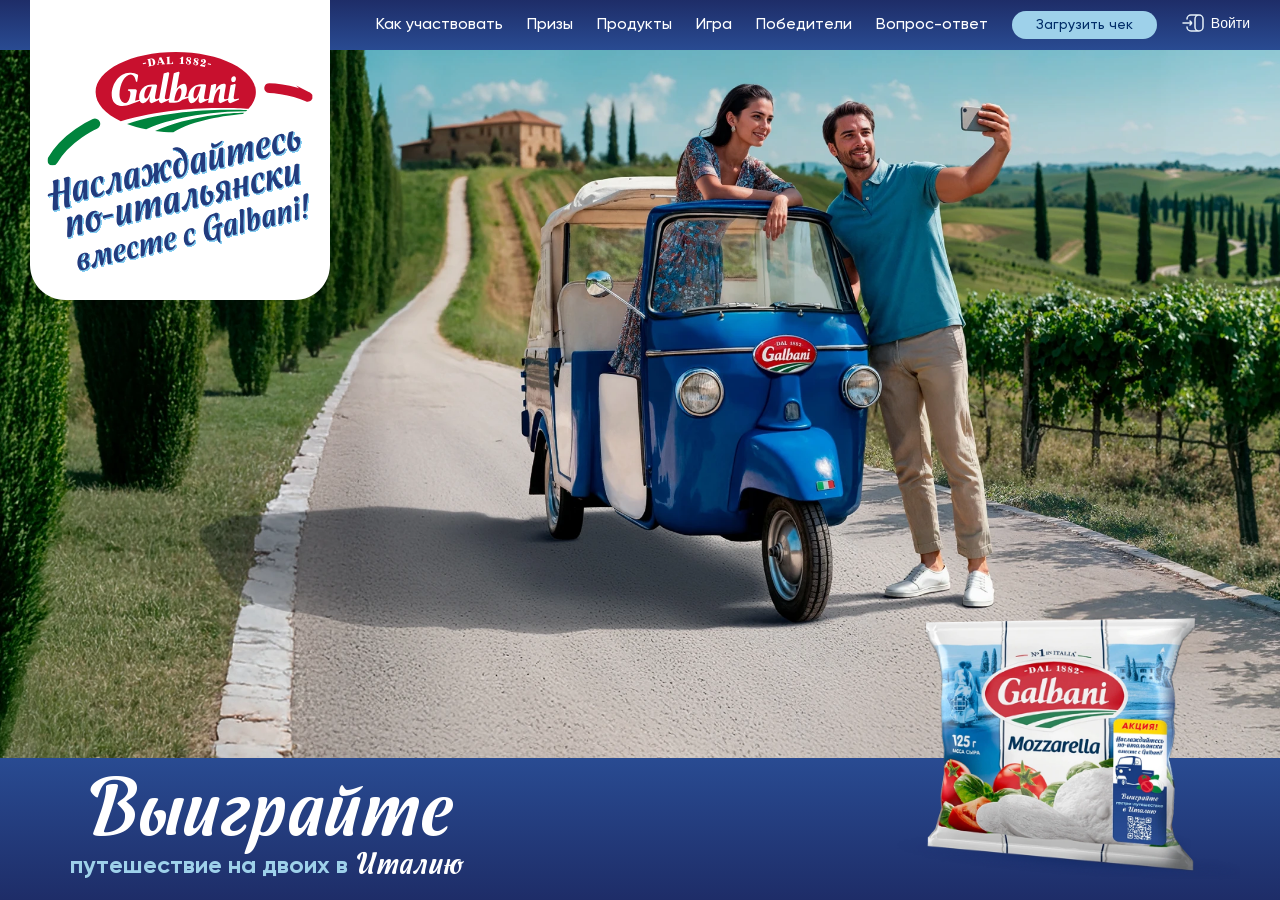
==== commit dff8a01d: "add some fixes" ====
--- a/index.html
+++ b/index.html
@@ -127,7 +127,7 @@
         <!--SECTION ABOUT-->
         <section class="section section--about" id="about">
           <div class="container">
-            <div class="about-slider" data-slider data-effect="fade" data-allow-touch-move="false" data-autoplay="3000" data-speed="1000">
+            <div class="about-slider" data-slider data-effect="fade" data-allow-touch-move="false" data-autoplay="5000" data-speed="1000">
               <h2 class="about-title"><span>Главный приз</span></h2>
               <div class="swiper">
                 <div class="swiper-wrapper">
@@ -244,7 +244,7 @@
           <section class="section section--prizes" id="prizes-garanty">
             <div class="container">
               <h2 class="title title--80 white">Гарантированные призы</h2>
-              <div class="prizes" data-slider data-slides-per-view="3,3,1" data-space-between="10,10,10">
+              <div class="prizes prizes--mini" data-slider data-slides-per-view="2,2,1" data-space-between="10,10,10">
                 <div class="swiper">
                   <div class="swiper-wrapper">
                     <!--1-->
@@ -266,14 +266,14 @@
                       </div>
                     </div>
                     <!--3-->
-                    <div class="swiper-slide">
+                    <!-- <div class="swiper-slide">
                       <div class="prize">
                         <div class="prize__image">
                           <img src="./assets/img/prizes/yandex-market.webp" alt="Galbani" width="300" />
                         </div>
                         <p class="prize__text">Сертфиикат Яндекс Маркет <br />на&nbsp;100&nbsp;₽</p>
                       </div>
-                    </div>
+                    </div> -->
                   </div>
                   <button class="arrow" data-arrow-prev></button>
                   <button class="arrow" data-arrow-next></button>
@@ -545,7 +545,7 @@
                       <label class="label">
                         <input type="checkbox" name="confirmation" class="checkbox" required />
                         <p class="label__text">
-                          <span>Я соглашаюсь с <a href="#">Политикой конфиденциальности</a></span>
+                          <span>Я соглашаюсь с&nbsp;<a href="#">Политикой&nbsp;конфиденциальности</a></span>
                         </p>
                       </label>
                       <label class="label">
@@ -577,7 +577,7 @@
           </menu>
 
           <p class="footer-text">
-            Сроки проведения акции с&nbsp;20&nbsp;июля&nbsp;по&nbsp;20&nbsp;сентября&nbsp;2026г. <br />
+            Сроки проведения акции с&nbsp;10&nbsp;августа&nbsp;по&nbsp;10&nbsp;октября&nbsp;2026г. <br />
             <span>*не включая срок выдачи призов</span>
           </p>
         </div>
@@ -649,7 +649,7 @@
               <label class="label">
                 <input type="checkbox" name="confirmation" class="checkbox" required />
                 <p class="label__text">
-                  <span>Я соглашаюсь с <a href="#">Политикой конфиденциальности</a></span>
+                  <span>Я соглашаюсь с&nbsp;<a href="#">Политикой&nbsp;конфиденциальности</a></span>
                 </p>
               </label>
               <label class="label">
@@ -842,7 +842,7 @@
               <label class="label">
                 <input type="checkbox" name="confirmation" class="checkbox" required />
                 <p class="label__text">
-                  <span>Я соглашаюсь с <a href="#">Политикой конфиденциальности</a></span>
+                  <span>Я соглашаюсь с&nbsp;<a href="#">Политикой&nbsp;конфиденциальности</a></span>
                 </p>
               </label>
               <label class="label">
--- a/assets/css/styles.min.css
+++ b/assets/css/styles.min.css
@@ -1 +1 @@
-:root{--font: 'gilroy', sans-serif;--title: 'dessert-script', sans-serif;--white: #ffffff;--grey: #eef2ec;--grey-light: #f0f0f0;--black: #000000;--light-blue: #e5f0f8;--bg-blue: #9ed1ea;--blue-light: #02acf7;--blue: #012d68;--blue-hover: #0a499e;--red: #c10016;--red-hover: #d6132a;--green: #005e5d;--invalid: #ff0000;--cubic: ease}:root{font-synthesis:none;text-rendering:optimizeLegibility;-webkit-font-smoothing:antialiased;-moz-osx-font-smoothing:grayscale;outline:none;-webkit-tap-highlight-color:rgba(0,0,0,0);-webkit-backface-visibility:hidden;backface-visibility:hidden}*,*:before,*:after{padding:0;margin:0;-webkit-box-sizing:border-box;box-sizing:border-box;-webkit-tap-highlight-color:rgba(0,0,0,0)}html,body,.body{font-family:var(--font);font-size:14px;font-weight:400;height:100%;z-index:0}.body{display:-webkit-box;display:-ms-flexbox;display:flex;-webkit-box-orient:vertical;-webkit-box-direction:normal;-ms-flex-direction:column;flex-direction:column;width:100%;position:relative;overflow-x:hidden;overflow-y:auto;-ms-scroll-chaining:none;overscroll-behavior:none;font-family:var(--font);background-color:var(--blue-light);-webkit-overflow-scrolling:touch}img{display:block;-o-object-fit:cover;object-fit:cover;-webkit-user-select:none;-moz-user-select:none;-ms-user-select:none;user-select:none;pointer-events:none}h1,h2,h3,h4,h5,h6,b strong{color:inherit;font-family:var(--title);font-weight:400}a{color:inherit;text-decoration:none;outline:none}ul,ol,menu{list-style:none}fieldset{border:none}button{position:relative;border:none;cursor:pointer;background:none;color:inherit}button:disabled{cursor:auto;pointer-events:none;opacity:.3}.main{display:block;-webkit-box-flex:1;-ms-flex:1;flex:1;-webkit-box-pack:center;-ms-flex-pack:center;justify-content:center;-webkit-box-align:start;-ms-flex-align:start;align-items:flex-start;-ms-flex-line-pack:start;align-content:flex-start;position:relative;width:100%;height:auto}.container{display:block;position:relative;margin:0 auto;width:100%;max-width:1360px;padding:0px 30px;z-index:1}@media(max-width: 1365px){.container{max-width:1200px}}@media(max-width: 1279px){.container{max-width:1024px;padding:0px 20px}}@media(max-width: 1023px){.container{max-width:768px;padding:0px 20px}}@media(max-width: 767px){.container{max-width:414px;padding:0px 15px}}.section{display:block;width:100%;position:relative;overflow:hidden;z-index:1;padding:80px 0px;scroll-margin:60px}@media(max-width: 1023px){.section{padding:40px 0px;scroll-margin:50px}}.section.full{min-height:100svh}.section.visible{overflow:visible}@media(min-width: 1024px){.show-in-tablet{display:none !important}}@media(max-width: 1023px){.delete-in-tablet{display:none !important}}@media(min-width: 768px){.show-in-mobil{display:none !important}}.preloader{display:block;position:fixed;overflow:hidden;width:100%;height:100%;left:0px;top:0px;z-index:2001;padding:0px 40px;pointer-events:all}@media(max-width: 1439px){.preloader{padding:0px 30px}}@media(max-width: 767px){.preloader{padding:0px 15px}}.preloader:before{content:"";display:block;position:absolute;width:100%;height:100%;left:0px;top:0px;background:-webkit-gradient(linear, left top, left bottom, from(#294b92), to(#1e2d68));background:linear-gradient(#294b92, #1e2d68);opacity:1;-webkit-transition:opacity 1s var(--cubic);transition:opacity 1s var(--cubic)}.preloader.hidden:before{opacity:0}.preloader.hidden .preloader-center{width:400px;height:370px}@media(max-width: 1439px){.preloader.hidden .preloader-center{width:300px;height:300px}}@media(max-width: 1279px){.preloader.hidden .preloader-center{width:160px;height:160px}}@media(max-width: 1023px){.preloader.hidden .preloader-center{width:250px;height:250px}}@media(max-width: 767px){.preloader.hidden .preloader-center{width:130px;height:130px}}@media(max-width: 374px){.preloader.hidden .preloader-center{width:120px;height:120px}}.preloader.hidden .preloader-center{top:0%;-webkit-transform:translate(-50%, -100%);-ms-transform:translate(-50%, -100%);transform:translate(-50%, -100%)}.preloader.hidden.main-preloader .preloader-center{left:0%;top:0%;-webkit-transform:translate(0%, 0%);-ms-transform:translate(0%, 0%);transform:translate(0%, 0%)}.preloader-center{display:-webkit-box;display:-ms-flexbox;display:flex;-webkit-box-pack:center;-ms-flex-pack:center;justify-content:center;-webkit-box-align:end;-ms-flex-align:end;align-items:flex-end;-ms-flex-line-pack:end;align-content:flex-end;position:relative;width:560px;height:518px}@media(max-width: 1439px){.preloader-center{width:400px;height:370px}}@media(max-width: 1279px){.preloader-center{width:260px;height:242px}}.preloader-center{left:50%;top:50%;-webkit-transform:translate(-50%, -50%);-ms-transform:translate(-50%, -50%);transform:translate(-50%, -50%);-webkit-transition:width 1s var(--cubic),height 1s var(--cubic),left 1s var(--cubic),top 1s var(--cubic),-webkit-transform 1s var(--cubic);transition:width 1s var(--cubic),height 1s var(--cubic),left 1s var(--cubic),top 1s var(--cubic),-webkit-transform 1s var(--cubic);transition:width 1s var(--cubic),height 1s var(--cubic),left 1s var(--cubic),top 1s var(--cubic),transform 1s var(--cubic);transition:width 1s var(--cubic),height 1s var(--cubic),left 1s var(--cubic),top 1s var(--cubic),transform 1s var(--cubic),-webkit-transform 1s var(--cubic)}.preloader-center:before{content:"";display:block;position:absolute;left:0px;bottom:50%;background:var(--white);width:100%;height:10000px;z-index:0}.preloader-center img{position:relative;z-index:1;width:100%}@font-face{font-family:"dessert-script";src:url("../fonts/dessert-script.woff2") format("woff2"),url("../fonts/dessert-script.woff") format("woff");font-weight:400;font-style:normal}@font-face{font-family:"gilroy";src:url("../fonts/gilroy-bold.woff2") format("woff2"),url("../fonts/gilroy-bold.woff") format("woff");font-weight:700;font-style:normal}@font-face{font-family:"gilroy";src:url("../fonts/gilroy-semibold.woff2") format("woff2"),url("../fonts/gilroy-semibold.woff") format("woff");font-weight:600;font-style:normal}@font-face{font-family:"gilroy";src:url("../fonts/gilroy-medium.woff2") format("woff2"),url("../fonts/gilroy-medium.woff") format("woff");font-weight:500;font-style:normal}@font-face{font-family:"gilroy";src:url("../fonts/gilroy-regular.woff2") format("woff2"),url("../fonts/gilroy-regular.woff") format("woff");font-weight:400;font-style:normal}.title{display:block;width:100%;margin:0 auto;line-height:1;text-align:center}.title.red{color:var(--red)}.title.blue{color:var(--blue)}.title.white{color:var(--white)}.title.ta--l{text-align:left}.title.upper{text-transform:uppercase}.title.title--80{font-size:80px}.title.title--60{font-size:60px;line-height:1.2}.title.title--50{font-size:50px;line-height:1.2}.title.title--40{font-size:40px;line-height:1}@media(max-width: 666px){.title.title--40{font-size:36px}}.title.title--32{font-size:32px;line-height:1.2}.subtitle{font-size:24px;line-height:1.3;font-weight:400}.subtitle.ta--c{text-align:center}:root{--input-font-family: var(--font);--input-font-size: 14px;--input-font-weight: 500;--input-text-transform: auto;--input-height: 46px;--input-padding: 0px 14px;--input-background: var(--white);--input-border: 1px solid var(--white);--input-border-radius: 12px;--input-color: var(--blue);--input-placeholder-color: var(--blue);--input-placeholder-opacity: 0.6;--invalid-border: 1px solid var(--invalid);--invalid-color: var(--invalid);--form-gap: 14px}@media(max-width: 1439px){:root{--input-height: 36px;--input-font-size: 14px;--input-border-radius: 5px}}.form{display:-webkit-box;display:-ms-flexbox;display:flex;position:relative;-ms-flex-wrap:wrap;flex-wrap:wrap;width:100%;margin-left:auto;margin-right:auto;gap:var(--form-gap)}.form fieldset{display:-webkit-box;display:-ms-flexbox;display:flex;position:relative;width:100%;-webkit-box-orient:vertical;-webkit-box-direction:normal;-ms-flex-direction:column;flex-direction:column;gap:14px}.label{display:block;width:100%;position:relative;color:inherit}.label .label__text{display:block;width:100%;padding:0px 4px;font-size:10px;font-family:var(--font);opacity:.5;font-weight:500;text-align:left;padding-bottom:5px}.label .placeholder{display:-webkit-box;display:-ms-flexbox;display:flex;position:absolute;width:0px;height:100%;left:18px;top:-2px}@media(max-width: 767px){.label .placeholder{top:0px}}.label .placeholder{-ms-flex-wrap:wrap;flex-wrap:wrap;-webkit-box-pack:start;-ms-flex-pack:start;justify-content:flex-start;-webkit-box-align:center;-ms-flex-align:center;align-items:center;-ms-flex-line-pack:center;align-content:center;color:var(--blue);opacity:.5;-webkit-transform:scale(1) translate(0px, 0px);-ms-transform:scale(1) translate(0px, 0px);transform:scale(1) translate(0px, 0px);-webkit-transition:-webkit-transform .2s;transition:-webkit-transform .2s;transition:transform .2s;transition:transform .2s, -webkit-transform .2s;pointer-events:none;white-space:nowrap}.input{width:100%;height:var(--input-height);background:var(--input-background);border:var(--input-border);border-radius:var(--input-border-radius);font-family:var(--input-font-family);font-size:var(--input-font-size);font-weight:var(--input-font-weight);color:var(--input-color);padding:var(--input-padding);text-transform:var(--input-text-transform);outline:none;-webkit-appearance:none;-moz-appearance:none;appearance:none;-webkit-transition:.3s;transition:.3s;-webkit-box-shadow:none;box-shadow:none;resize:none}.input::-webkit-input-placeholder{color:Var(--blue);opacity:.5;-webkit-transition:opacity .3s ease 0s;transition:opacity .3s ease 0s}.input::-moz-placeholder{color:Var(--blue);opacity:.5;-moz-transition:opacity .3s ease 0s;transition:opacity .3s ease 0s}.input:-ms-input-placeholder{color:Var(--blue);opacity:.5;-ms-transition:opacity .3s ease 0s;transition:opacity .3s ease 0s}.input::-ms-input-placeholder{color:Var(--blue);opacity:.5;-ms-transition:opacity .3s ease 0s;transition:opacity .3s ease 0s}.input::placeholder{color:Var(--blue);opacity:.5;-webkit-transition:opacity .3s ease 0s;transition:opacity .3s ease 0s}.input:focus::-webkit-input-placeholder{opacity:0}.input:focus::-moz-placeholder{opacity:0}.input:focus:-ms-input-placeholder{opacity:0}.input:focus::-ms-input-placeholder{opacity:0}.input:focus::placeholder{opacity:0}.input.input--textarea{height:100px}.input.invalid{border:var(--invalid-border);color:var(--invalid-color)}.input:not(:-moz-placeholder)+.placeholder{transform:scale(0.7) translate(-1.5px, -18px)}.input:not(:-ms-input-placeholder)+.placeholder{-ms-transform:scale(0.7) translate(-1.5px, -18px);transform:scale(0.7) translate(-1.5px, -18px)}.input:focus+.placeholder,.input:not(:placeholder-shown)+.placeholder{-webkit-transform:scale(0.7) translate(-1.5px, -18px);-ms-transform:scale(0.7) translate(-1.5px, -18px);transform:scale(0.7) translate(-1.5px, -18px)}.input:-webkit-autofill{-webkit-box-shadow:0 0 0px 1000px rgba(0,0,0,0) inset !important;box-shadow:0 0 0px 1000px rgba(0,0,0,0) inset !important;-webkit-text-fill-color:var(--input-color) !important;font-size:var(--input-font-size) !important;font-family:var(--input-font-family) !important;-webkit-transition:background-color 9999s ease-in-out 0s;transition:background-color 9999s ease-in-out 0s}.inputError{display:block;width:100%;height:0px;position:absolute;left:0px;top:calc(100% - 16px);text-align:left;overflow:hidden;-webkit-transition:.3s;transition:.3s;color:var(--invalid);font-size:14px;font-family:var(--font);z-index:20;pointer-events:none}.inputError span{display:inline-block;position:relative;padding:4px 10px 6px 10px;color:var(--white);font-weight:500;font-size:11px;border-radius:10px;background:var(--invalid);-webkit-box-shadow:0px 3px 10px rgba(0,0,0,.2);box-shadow:0px 3px 10px rgba(0,0,0,.2);top:0px;left:0px;margin-top:8px}.inputError span:before{content:"";display:block;position:absolute;width:8px;height:8px;background:var(--invalid);border-radius:0px;left:18px;top:-4px;-webkit-transform:scaleX(1.5) rotate(45deg);-ms-transform:scaleX(1.5) rotate(45deg);transform:scaleX(1.5) rotate(45deg)}.radio,.checkbox{display:none}.radio+.label__text,.checkbox+.label__text{display:-webkit-inline-box;display:-ms-inline-flexbox;display:inline-flex;-ms-flex-wrap:wrap;flex-wrap:wrap;-webkit-box-align:center;-ms-flex-align:center;align-items:center;-ms-flex-line-pack:center;align-content:center;position:relative;width:100%;min-height:24px;padding:0px;padding-left:40px;color:inherit;opacity:1;cursor:pointer;font-size:14px;line-height:1}.radio+.label__text span,.checkbox+.label__text span{display:inline;font-size:12px;line-height:1.2}.radio+.label__text span a,.checkbox+.label__text span a{display:inline;width:auto;margin:0;text-align:left;color:var(--yellow)}@media(hover: hover){.radio+.label__text span a:hover,.checkbox+.label__text span a:hover{text-decoration:underline}}.radio+.label__text:before,.checkbox+.label__text:before{content:"";display:block;position:absolute;left:0px;top:50%;-webkit-transform:translate(0%, -50%);-ms-transform:translate(0%, -50%);transform:translate(0%, -50%);width:24px;height:24px;border-radius:6px;border:1px solid var(--grey-light);background:var(--grey-light);-webkit-transition:border .3s;transition:border .3s}.radio:checked+.label__text:before,.checkbox:checked+.label__text:before{background:url("../img/svg/checkbox.svg") no-repeat center center;background-size:100% 100%}.radio.invalid+.label__text+.inputError,.checkbox.invalid+.label__text+.inputError{display:none;top:30px}.radio.invalid+.label__text,.checkbox.invalid+.label__text{color:var(--invalid)}.radio.invalid+.label__text:before,.checkbox.invalid+.label__text:before{border:1px solid var(--invalid)}.choices{background:none;border-radius:5px;width:100%;height:36px !important;background:#eef2ec;font-family:var(--font);text-align:left;border:none;margin:0 auto;z-index:10}.choices.is-open{border-radius:5px 5px 0px 0px}.choices.is-open .choices__inner{border-radius:5px 5px 0px 0px}.choices .choices__inner{background:none !important}.choices[data-type*=select-one] .choices__input{padding:0;border-bottom:none;margin:0}.choices__inner{width:calc(100% - 40px);text-align:left;border:none;padding:0 !important;border-radius:0px 0px 5px 5px;font-size:14px;font-weight:500;color:var(--black);overflow:hidden}.choices__list{border:none !important;overflow:hidden;padding:0px;background:none}.choices__list.choices__list--single{background:none !important;padding:0px 14px !important}.choices__list.choices__list--single>.choices__item{margin:0;height:36px;padding:0px !important;font-size:14px;margin-top:0}.choices__list--dropdown{left:0px;width:100% !important;border-radius:0px 0px 5px 5px !important;border:none !important;border-top:none !important;font-size:14px !important;font-weight:500;text-align:left;background:#eef2ec !important}.choices__list--dropdown.is-active{background:none}.choices__list--dropdown .choices__item{background:none !important;background-color:none !important;opacity:1}.choices__list--dropdown .choices__item.is-highlighted{background:rgba(0,0,0,.05) !important}.choices__item{display:block;background:none !important;background-color:none !important;-webkit-box-shadow:none;box-shadow:none;font-size:14px !important;width:100%;margin:0 auto;padding:0 !important;color:var(--black)}.choices__item.choices__item--selectable{display:-webkit-box;display:-ms-flexbox;display:flex;-webkit-box-pack:start;-ms-flex-pack:start;justify-content:flex-start;-webkit-box-align:center;-ms-flex-align:center;align-items:center;-ms-flex-line-pack:center;align-content:center;height:36px;padding:0px 14px !important}.choices__item:before,.choices__item:after{content:none !important}.choices[data-type*=select-one]{background:#eef2ec !important;background-color:#eef2ec !important}.choices[data-type*=select-one]::after{width:24px;height:24px;border:none !important;margin:0 !important;top:50%;right:6px;background:url("../img/svg/select.svg") no-repeat center center;-webkit-transform:translate(0px, -50%) rotate(0deg);-ms-transform:translate(0px, -50%) rotate(0deg);transform:translate(0px, -50%) rotate(0deg);-webkit-transition:.3s;transition:.3s}.choices.is-open[data-type*=select-one]::after{-webkit-transform:translate(0px, -50%) rotate(180deg);-ms-transform:translate(0px, -50%) rotate(180deg);transform:translate(0px, -50%) rotate(180deg)}@-webkit-keyframes button-shine{0%,60%{-webkit-transform:skew(-20deg) translate(-110%, 0%);transform:skew(-20deg) translate(-110%, 0%)}100%{-webkit-transform:skew(-20deg) translate(110%, 0%);transform:skew(-20deg) translate(110%, 0%)}}@keyframes button-shine{0%,60%{-webkit-transform:skew(-20deg) translate(-110%, 0%);transform:skew(-20deg) translate(-110%, 0%)}100%{-webkit-transform:skew(-20deg) translate(110%, 0%);transform:skew(-20deg) translate(110%, 0%)}}.buttons{display:-webkit-box;display:-ms-flexbox;display:flex;position:relative;width:100%;-ms-flex-wrap:wrap;flex-wrap:wrap;-webkit-box-pack:center;-ms-flex-pack:center;justify-content:center;-webkit-box-align:center;-ms-flex-align:center;align-items:center;gap:12px}.button{display:-webkit-box;display:-ms-flexbox;display:flex;height:40px;-webkit-box-pack:center;-ms-flex-pack:center;justify-content:center;-webkit-box-align:center;-ms-flex-align:center;align-items:center;-ms-flex-line-pack:center;align-content:center;position:relative;overflow:hidden;border-radius:40px;padding:0px 32px;background-color:var(--blue);font-family:var(--title);-webkit-transition:background-color .3s;transition:background-color .3s;font-weight:400}.button span{display:block;font-size:18px;line-height:1.2;color:var(--white)}.button>*{z-index:1;pointer-events:none}.button:before{content:"";display:block;position:absolute;left:0px;top:0px;width:100%;height:100%;background:-webkit-gradient(linear, left top, right top, from(rgba(0, 0, 0, 0)), color-stop(rgba(72, 175, 255, 0.502)), to(rgba(0, 0, 0, 0)));background:linear-gradient(90deg, rgba(0, 0, 0, 0), rgba(72, 175, 255, 0.502), rgba(0, 0, 0, 0));z-index:0;-webkit-animation:button-shine 4s ease-in-out infinite;animation:button-shine 4s ease-in-out infinite}@media(hover: hover){.button:hover{background-color:var(--blue-hover)}}.button.big{height:66px;padding:0px 40px}.button.big span{font-size:26px}.button.medium{height:54px;padding:0px 40px}.button.medium span{font-size:26px}.button.normal{height:50px;padding:0px 30px}.button.normal span{font-size:20px}.button.small{height:28px;padding:0px 24px}.button.small span{font-family:var(--font);font-weight:500;font-size:14px}.button.red{background-color:var(--red);height:50px;padding:0px 30px}.button.red span{font-size:24px}.button.red:before{background:-webkit-gradient(linear, left top, right top, from(rgba(0, 0, 0, 0)), color-stop(rgba(255, 255, 255, 0.5)), to(rgba(0, 0, 0, 0)));background:linear-gradient(90deg, rgba(0, 0, 0, 0), rgba(255, 255, 255, 0.5), rgba(0, 0, 0, 0))}@media(hover: hover){.button.red:hover{background-color:var(--red-hover)}}.button.light{background-color:var(--bg-blue)}.button.light span{color:var(--blue)}.button.light:before{background:var(--white);-webkit-transform:translate(-101%, 0%);-ms-transform:translate(-101%, 0%);transform:translate(-101%, 0%);-webkit-animation:none;animation:none;-webkit-transition:-webkit-transform .5s;transition:-webkit-transform .5s;transition:transform .5s;transition:transform .5s, -webkit-transform .5s;border-radius:40px}@media(hover: hover){.button.light:hover:before{-webkit-transform:translate(0%, 0%);-ms-transform:translate(0%, 0%);transform:translate(0%, 0%)}}.button.glass{background-color:rgba(158,209,234,.502)}.button.glass span{-webkit-transition:color .3s var(--cubic);transition:color .3s var(--cubic);color:var(--white)}.button.glass:before{background:var(--white);-webkit-transform:translate(-101%, 0%);-ms-transform:translate(-101%, 0%);transform:translate(-101%, 0%);-webkit-animation:none;animation:none;-webkit-transition:-webkit-transform .5s;transition:-webkit-transform .5s;transition:transform .5s;transition:transform .5s, -webkit-transform .5s;border-radius:40px}@media(hover: hover){.button.glass:hover span{color:var(--blue)}.button.glass:hover:before{-webkit-transform:translate(0%, 0%);-ms-transform:translate(0%, 0%);transform:translate(0%, 0%)}}.button.full{width:100%}.burger{display:none}.header{position:sticky;display:-webkit-box;display:-ms-flexbox;display:flex;-webkit-box-pack:justify;-ms-flex-pack:justify;justify-content:space-between;-webkit-box-align:center;-ms-flex-align:center;align-items:center;-ms-flex-line-pack:center;align-content:center;top:0px;left:0px;z-index:20;width:100%;height:60px;-ms-flex-negative:0;flex-shrink:0;background:-webkit-gradient(linear, left top, left bottom, from(#1e2d68), to(#294b92));background:linear-gradient(#1e2d68, #294b92);color:var(--white);padding:0px 40px;gap:20px}@media(max-width: 1439px){.header{padding:0px 30px;height:50px}}@media(max-width: 767px){.header{padding:0px 15px}}.header .button.show-in-tablet{margin-left:auto}.logo-wrapper{width:120px;height:60px}.logo-wrapper img{width:100%}@media(max-width: 767px){.logo-wrapper{width:80px;height:50px}}.profile-button{display:-webkit-inline-box;display:-ms-inline-flexbox;display:inline-flex;position:relative;-ms-flex-wrap:wrap;flex-wrap:wrap;-webkit-box-pack:center;-ms-flex-pack:center;justify-content:center;-webkit-box-align:center;-ms-flex-align:center;align-items:center;-ms-flex-line-pack:center;align-content:center;gap:6px;font-size:14px;font-weight:500;color:var(--white);-webkit-transition:color .3s;transition:color .3s}.profile-button:hover,.profile-button:focus{color:var(--bg-blue)}.navigation{display:-webkit-box;display:-ms-flexbox;display:flex;-webkit-box-align:center;-ms-flex-align:center;align-items:center;-webkit-box-pack:center;-ms-flex-pack:center;justify-content:center;z-index:2;margin-left:auto}.menu{display:-webkit-inline-box;display:-ms-inline-flexbox;display:inline-flex;-webkit-box-flex:1;-ms-flex:1;flex:1;-ms-flex-wrap:wrap;flex-wrap:wrap;-webkit-box-pack:center;-ms-flex-pack:center;justify-content:center;-webkit-box-align:center;-ms-flex-align:center;align-items:center;-ms-flex-line-pack:center;align-content:center;gap:24px}.menu li .menu__link{font-size:16px;font-weight:500;line-height:1;-webkit-transition:color .3s;transition:color .3s;cursor:pointer}.menu li .menu__link.active,.menu li .menu__link:hover,.menu li .menu__link:focus{color:var(--bg-blue)}@media(min-width: 1440px){.menu li .button{margin-left:30px}}@media(max-width: 1279px){.menu{gap:18px}.menu li .menu__link{font-size:14px}}@media(max-width: 1023px){.header:before{content:"";position:absolute;width:100%;height:50px;left:0px;top:0px;z-index:1;background:-webkit-gradient(linear, left top, left bottom, from(#1e2d68), to(#294b92));background:linear-gradient(#1e2d68, #294b92);pointer-events:none}.header{z-index:2}.header .logo{position:relative;z-index:2}.header .button.show-in-tablet{padding:0px 16px;z-index:2}.burger{display:-webkit-box;display:-ms-flexbox;display:flex;position:relative;right:10px;-webkit-box-pack:center;-ms-flex-pack:center;justify-content:center;-webkit-box-align:center;-ms-flex-align:center;align-items:center;-ms-flex-line-pack:center;align-content:center;width:30px;height:30px;font-size:0px;z-index:2;margin-left:15px;margin-right:-5px;-ms-flex-negative:0;flex-shrink:0}.burger span,.burger:before,.burger:after{position:absolute;height:2px;background:var(--white);-webkit-transition:.6s;transition:.6s;opacity:1;z-index:1}.burger:before{content:"";width:100%}.burger:after{content:"";width:100%}.burger span{width:100%;-webkit-transform:translate(0px, 0px);-ms-transform:translate(0px, 0px);transform:translate(0px, 0px)}.burger:before{-webkit-transform:translate(0px, -10px) rotate(0deg);-ms-transform:translate(0px, -10px) rotate(0deg);transform:translate(0px, -10px) rotate(0deg)}.burger:after{-webkit-transform:translate(0px, 10px) rotate(0deg);-ms-transform:translate(0px, 10px) rotate(0deg);transform:translate(0px, 10px) rotate(0deg)}.burger.open span{-webkit-transform:translate(10px, 0px);-ms-transform:translate(10px, 0px);transform:translate(10px, 0px);opacity:0}.burger.open:before{-webkit-transform:translate(0px, 0px) rotate(45deg);-ms-transform:translate(0px, 0px) rotate(45deg);transform:translate(0px, 0px) rotate(45deg)}.burger.open:after{-webkit-transform:translate(0px, 0px) rotate(-45deg);-ms-transform:translate(0px, 0px) rotate(-45deg);transform:translate(0px, 0px) rotate(-45deg)}.navigation{position:fixed;-webkit-box-align:start;-ms-flex-align:start;align-items:flex-start;width:100%;height:100vh;overflow-x:hidden;overflow-y:auto;scrollbar-width:none;-ms-overflow-style:none;top:0px;right:0px;background:var(--blue);-webkit-transform:translate(0%, 0%);-ms-transform:translate(0%, 0%);transform:translate(0%, 0%);-webkit-transition:opacity .3s ease .3s;transition:opacity .3s ease .3s;opacity:0;pointer-events:none;padding:0px;z-index:-1}.navigation::-webkit-scrollbar{width:0px;height:0px;display:none}.navigation .menu{-webkit-transition:opacity .3s ease 0s,-webkit-transform .3s ease 0s;transition:opacity .3s ease 0s,-webkit-transform .3s ease 0s;transition:transform .3s ease 0s,opacity .3s ease 0s;transition:transform .3s ease 0s,opacity .3s ease 0s,-webkit-transform .3s ease 0s;opacity:0;-webkit-transform:translate(0%, -20%);-ms-transform:translate(0%, -20%);transform:translate(0%, -20%)}.navigation.open{pointer-events:all;opacity:1;-webkit-transform:translate(0%, 0%);-ms-transform:translate(0%, 0%);transform:translate(0%, 0%);-webkit-transition:opacity .3s ease 0s;transition:opacity .3s ease 0s}.navigation.open .menu{-webkit-transition:opacity .5s ease 0s,-webkit-transform .5s ease 0s;transition:opacity .5s ease 0s,-webkit-transform .5s ease 0s;transition:transform .5s ease 0s,opacity .5s ease 0s;transition:transform .5s ease 0s,opacity .5s ease 0s,-webkit-transform .5s ease 0s;opacity:1;-webkit-transform:translate(0%, 0%);-ms-transform:translate(0%, 0%);transform:translate(0%, 0%)}.menu{padding:80px 30px 50px 30px;width:100%;max-width:768px;min-height:100svh;-ms-flex-wrap:nowrap;flex-wrap:nowrap;-webkit-box-orient:vertical;-webkit-box-direction:normal;-ms-flex-direction:column;flex-direction:column;-webkit-box-pack:start;-ms-flex-pack:start;justify-content:flex-start;-webkit-box-align:center;-ms-flex-align:center;align-items:center;-ms-flex-line-pack:center;align-content:center;gap:30px}}@media(max-width: 1023px)and (max-width: 767px){.menu{padding:60px 20px 40px 20px}}@media(max-width: 1023px){.menu li{-webkit-box-ordinal-group:2;-ms-flex-order:1;order:1}.menu li:first-child,.menu li:last-child{margin-top:auto}.menu li .menu__link{font-size:22px;font-weight:500}.menu li .button.small{height:40px;margin-bottom:30px}.menu li .button.small span{font-size:22px;font-weight:500}.profile-button{gap:12px;font-size:22px}.profile-button img{width:32px}}.swiper{width:100%}.arrow{display:block;position:absolute;width:40px;height:60px;cursor:pointer;-webkit-transition:.3s;transition:.3s;z-index:4}.arrow.swiper-button-disabled{opacity:0;pointer-events:none}.arrow[data-arrow-prev]{right:100%;top:50%;-webkit-transform:translate(-50%, -50%);-ms-transform:translate(-50%, -50%);transform:translate(-50%, -50%);background:url("../img/svg/arrow-left.svg") no-repeat center center}.arrow[data-arrow-next]{left:100%;top:50%;-webkit-transform:translate(50%, -50%);-ms-transform:translate(50%, -50%);transform:translate(50%, -50%);background:url("../img/svg/arrow-right.svg") no-repeat center center}.swiper-pagination{display:-webkit-box;display:-ms-flexbox;display:flex;position:relative;width:364px !important;max-width:calc(100% - 40px);height:12px;margin-left:auto;margin-right:auto;margin-top:24px;-webkit-box-pack:center;-ms-flex-pack:center;justify-content:center;-webkit-box-align:center;-ms-flex-align:center;align-items:center;-ms-flex-line-pack:center;align-content:center;top:0px !important;left:0px !important;bottom:0px !important;-webkit-transform:translate(0%, 0%) !important;-ms-transform:translate(0%, 0%) !important;transform:translate(0%, 0%) !important;gap:2px;overflow:visible}@media(max-width: 767px){.swiper-pagination{margin-top:14px}}.swiper-pagination .swiper-pagination-bullet{-webkit-box-flex:1;-ms-flex:1;flex:1;width:auto !important;height:8px !important;border-radius:0px !important;background:hsla(0,0%,100%,.5);-webkit-transform:scale(1) translate(0px, 0px) !important;-ms-transform:scale(1) translate(0px, 0px) !important;transform:scale(1) translate(0px, 0px) !important;left:0px !important;margin:0 !important;opacity:1;-webkit-box-shadow:inset 0px 4px 4px rgba(0,0,0,0);box-shadow:inset 0px 4px 4px rgba(0,0,0,0);-webkit-transition:background .3s !important;transition:background .3s !important}.swiper-pagination .swiper-pagination-bullet:first-child{border-radius:20px 0px 0px 20px !important}.swiper-pagination .swiper-pagination-bullet:last-child{border-radius:0px 20px 20px 0px !important}.swiper-pagination .swiper-pagination-bullet.swiper-pagination-bullet-active{background:#fff}.swiper-pagination.big .swiper-pagination-bullet{width:52px !important}.swiper-pagination.big .swiper-pagination-bullet.swiper-pagination-bullet-active{background:#44caf6;-webkit-box-shadow:inset 4px 4px 10px #00eaff;box-shadow:inset 4px 4px 10px #00eaff}@media(max-width: 767px){.swiper-pagination.big .swiper-pagination-bullet{width:26px !important;height:6px !important;-webkit-box-shadow:inset 0px 2px 2px rgba(0,0,0,.25);box-shadow:inset 0px 2px 2px rgba(0,0,0,.25)}}[data-accordeon]{display:block;position:relative;width:100%}[data-accordeon] [data-accordeon-header]{cursor:pointer;-webkit-user-select:none;-moz-user-select:none;-ms-user-select:none;user-select:none;outline:none;position:relative}[data-accordeon] [data-accordeon-header]:before{content:"";position:absolute;right:16px;top:50%;width:24px;height:24px;background:url("../img/svg/arrow-down.svg") no-repeat center center;background-size:24px 24px;-webkit-transform:translate(0%, -50%) rotate(0deg);-ms-transform:translate(0%, -50%) rotate(0deg);transform:translate(0%, -50%) rotate(0deg);-webkit-transition:-webkit-transform .5s ease 0s;transition:-webkit-transform .5s ease 0s;transition:transform .5s ease 0s;transition:transform .5s ease 0s, -webkit-transform .5s ease 0s}@media(max-width: 1279px){[data-accordeon] [data-accordeon-header]:before{right:14px}}@media(max-width: 767px){[data-accordeon] [data-accordeon-header]:before{right:10px}}[data-accordeon].active>[data-accordeon-header]:before{-webkit-transform:translate(0%, -50%) rotate(180deg);-ms-transform:translate(0%, -50%) rotate(180deg);transform:translate(0%, -50%) rotate(180deg)}[data-accordeon-body]{display:block;position:relative;overflow:hidden;width:100%;height:0px}.section--hero{display:-webkit-box;display:-ms-flexbox;display:flex;padding:0;background:url("../img/hero/bg.webp") no-repeat center center/cover;margin-top:-60px;padding-top:60px;height:700px}@media(max-width: 1439px){.section--hero{margin-top:-50px;padding-top:50px}}.hero-content{background:-webkit-gradient(linear, left bottom, left top, from(#1e2d68), to(#294b92));background:linear-gradient(to top, #1e2d68 0%, #294b92 100%);color:var(--white);margin-top:auto;display:block;width:100%;padding:20px 0px}.hero-text{display:inline-block;text-align:center}.hero-text strong{font-size:110px;line-height:1}.hero-text span{font-family:var(--font);font-size:38px;line-height:1;font-weight:700;color:var(--bg-blue)}.hero-text span b{font-family:var(--title);font-weight:400;font-size:48px;line-height:inherit;color:var(--white)}.hero-image{position:absolute;right:0px;bottom:0px;width:478px;-webkit-transform:translate(12.8%, 0%);-ms-transform:translate(12.8%, 0%);transform:translate(12.8%, 0%)}@media(min-width: 1600px){.hero-image{-webkit-transform:translate(20%, 0%);-ms-transform:translate(20%, 0%);transform:translate(20%, 0%)}}@media(min-width: 1920px){.hero-image{width:550px;-webkit-transform:translate(45%, 0%);-ms-transform:translate(45%, 0%);transform:translate(45%, 0%)}}@media(max-width: 1439px){.section--hero{background:url("../img/hero/bg.webp") no-repeat center -20px/cover}.hero-content{padding:10px 0px 20px 0px}.hero-text strong{font-size:80px}.hero-text span{font-size:24px}.hero-text span b{font-size:30px}.hero-image{width:400px;-webkit-transform:translate(0%, 0%);-ms-transform:translate(0%, 0%);transform:translate(0%, 0%)}}@media(max-width: 1365px){.hero-image{width:350px}}@media(max-width: 1279px){.section--hero{height:100svh;min-height:768px !important;max-height:768px}.hero-image{width:330px}}@media(max-width: 767px){.section--hero{height:100svh;max-height:100svh;min-height:668px !important;background:#294b91 url("../img/hero/bg-mobil.webp") no-repeat center -50px/cover}.hero-content{padding:20px 0px 14px 0px}.hero-text{text-align:left}.hero-text strong{font-size:54px;line-height:1}.hero-text span{display:block;font-size:18px;line-height:1.2}.hero-text span b{font-size:24px;line-height:inherit}.hero-image{width:260px;right:-20px;bottom:64px}}.howToWin{display:-webkit-box;display:-ms-flexbox;display:flex;-ms-flex-wrap:wrap;flex-wrap:wrap;max-width:1242px;margin:0 auto;gap:14px;counter-reset:howToWin}.howToWin li{display:-webkit-box;display:-ms-flexbox;display:flex;-webkit-box-flex:1;-ms-flex:1;flex:1;position:relative;-webkit-box-orient:vertical;-webkit-box-direction:normal;-ms-flex-direction:column;flex-direction:column;-webkit-box-pack:start;-ms-flex-pack:start;justify-content:flex-start;-webkit-box-align:center;-ms-flex-align:center;align-items:center;gap:18px;text-align:center;counter-increment:howToWin}.howToWin li:before{content:counter(howToWin);display:-webkit-box;display:-ms-flexbox;display:flex;position:absolute;left:0px;top:20px;-webkit-box-pack:center;-ms-flex-pack:center;justify-content:center;-webkit-box-align:center;-ms-flex-align:center;align-items:center;-ms-flex-line-pack:center;align-content:center;width:50px;height:50px;border-radius:50px;background-color:var(--red);color:var(--white);font-family:var(--title);font-size:36px;-ms-flex-negative:0;flex-shrink:0;line-height:50px;z-index:2}.howToWin li .button{margin-top:10px}.howToWin__image{display:-webkit-box;display:-ms-flexbox;display:flex;position:relative;width:100%;-ms-flex-wrap:wrap;flex-wrap:wrap;-webkit-box-pack:center;-ms-flex-pack:center;justify-content:center;-webkit-box-align:center;-ms-flex-align:center;align-items:center;-ms-flex-line-pack:center;align-content:center;z-index:1}.howToWin__image:before{content:"";display:block;width:100%;padding-top:100%}.howToWin__image img{position:absolute;width:166.666666%}.howToWin__title,.howToWin__text{display:block;position:relative;z-index:2;margin:0 auto}.howToWin__title{font-family:var(--font);text-transform:uppercase;font-size:26px;font-weight:700}.howToWin__text{max-width:240px;font-size:16px;line-height:1.5}.section--about{display:-webkit-box;display:-ms-flexbox;display:flex;height:100svh;padding-top:94px;padding-bottom:40px;background:url("../img/about/about.webp") no-repeat right bottom/cover;color:var(--white)}.section--about .container{display:-webkit-box;display:-ms-flexbox;display:flex;-webkit-box-flex:1;-ms-flex:1;flex:1;-webkit-box-orient:vertical;-webkit-box-direction:normal;-ms-flex-direction:column;flex-direction:column;-webkit-box-pack:justify;-ms-flex-pack:justify;justify-content:space-between;-webkit-box-align:start;-ms-flex-align:start;align-items:flex-start}.section--about .subtitle{max-width:650px;font-size:22px;margin-top:28px}.section--about .title--80 span{display:inline-block;max-width:245px;font-size:22px;line-height:1.1;font-family:var(--font);font-weight:500;margin-left:20px}.about-title{display:block;width:100%;margin-bottom:10px}.about-title span{display:inline-block;font-family:var(--font);margin-left:120px;font-weight:600;padding:10px 30px;background:var(--white);border-radius:50px;color:var(--blue)}.about-slider{max-width:730px;margin:auto 0px}.about-slider .swiper-slide{opacity:0 !important;pointer-events:none}.about-slider .swiper-slide.swiper-slide-fully-visible{opacity:1 !important;pointer-events:all}.calendar{display:-webkit-inline-box;display:-ms-inline-flexbox;display:inline-flex;position:relative;color:var(--blue);background:var(--white);-webkit-box-align:end;-ms-flex-align:end;align-items:flex-end;padding:20px 24px 20px 0px;border-radius:0px 20px 20px 0px;gap:10px;margin-top:90px}.calendar p{display:block;position:relative;z-index:2;font-size:22px;line-height:1.4}.calendar img{position:relative;top:20px;width:182px;margin-top:-90px;margin-bottom:0px;z-index:2}.calendar:before{content:"";display:block;position:absolute;right:50%;top:0px;width:10000px;height:100%;background:var(--white);z-index:0}.sticky-background-wrapper{display:block;width:100%;position:relative;z-index:0}.sticky-background-wrapper.to-top{margin-top:-60px}.sticky-background{display:block;position:sticky;left:0px;top:0px;width:100%;height:100svh;background:url("../img/sticky-bg.webp") no-repeat center center/cover;z-index:0;pointer-events:none}.first-in-scroll-area{margin-top:-100svh}.section--prizes#prizes-garanty{padding-top:20px}.section--prizes .container{display:-webkit-box;display:-ms-flexbox;display:flex;-webkit-box-orient:vertical;-webkit-box-direction:normal;-ms-flex-direction:column;flex-direction:column;-webkit-box-align:center;-ms-flex-align:center;align-items:center}.section--prizes .subtitle{color:var(--white);margin-bottom:30px;margin-top:34px}.prizes{display:block;width:100%;position:relative;margin-top:40px;max-width:1160px}.prizes .swiper{overflow:visible}.prizes .swiper .swiper-slide{opacity:0;pointer-events:none;-webkit-transition:opacity .5s;transition:opacity .5s}.prizes .swiper .swiper-slide.swiper-slide-active,.prizes .swiper .swiper-slide.swiper-slide-active+.swiper-slide,.prizes .swiper .swiper-slide.swiper-slide-active+.swiper-slide+.swiper-slide{opacity:1;pointer-events:all}.prize{display:-webkit-box;display:-ms-flexbox;display:flex;position:relative;width:100%;-webkit-box-orient:vertical;-webkit-box-direction:normal;-ms-flex-direction:column;flex-direction:column;-webkit-box-pack:center;-ms-flex-pack:center;justify-content:center;-webkit-box-align:center;-ms-flex-align:center;align-items:center;-ms-flex-line-pack:center;align-content:center;gap:20px;padding:24px;border-radius:30px;text-align:center;background-color:var(--white)}.prize__image{display:-webkit-box;display:-ms-flexbox;display:flex;position:relative;-webkit-box-pack:center;-ms-flex-pack:center;justify-content:center;-webkit-box-align:center;-ms-flex-align:center;align-items:center;-ms-flex-line-pack:center;align-content:center;width:100%;max-width:300px}.prize__image:before{content:"";display:block;width:100%;padding-top:100%}.prize__image img{width:100%;position:absolute}.prize__text{display:block;width:100%;min-height:56px;font-size:24px;font-weight:600;line-height:1.2;color:var(--blue)}.sticky-background-wrapper{display:block;width:100%;position:relative;z-index:0}.sticky-background-wrapper.to-top{margin-top:-60px}.sticky-background{display:block;position:sticky;left:0px;top:0px;width:100%;height:100svh;background:url("../img/sticky-bg.webp") no-repeat center center/cover;z-index:0;pointer-events:none}.first-in-scroll-area{margin-top:-100svh}.section--prizes#prizes-garanty{padding-top:20px}.section--prizes .container{display:-webkit-box;display:-ms-flexbox;display:flex;-webkit-box-orient:vertical;-webkit-box-direction:normal;-ms-flex-direction:column;flex-direction:column;-webkit-box-align:center;-ms-flex-align:center;align-items:center}.section--prizes .subtitle{color:var(--white);margin-bottom:30px;margin-top:34px}.prizes{display:block;width:100%;position:relative;margin-top:40px;max-width:1160px}.prizes .swiper{overflow:visible}.prizes .swiper .swiper-slide{opacity:0;pointer-events:none;-webkit-transition:opacity .5s;transition:opacity .5s}.prizes .swiper .swiper-slide.swiper-slide-active,.prizes .swiper .swiper-slide.swiper-slide-active+.swiper-slide,.prizes .swiper .swiper-slide.swiper-slide-active+.swiper-slide+.swiper-slide{opacity:1;pointer-events:all}.prize{display:-webkit-box;display:-ms-flexbox;display:flex;position:relative;width:100%;-webkit-box-orient:vertical;-webkit-box-direction:normal;-ms-flex-direction:column;flex-direction:column;-webkit-box-pack:center;-ms-flex-pack:center;justify-content:center;-webkit-box-align:center;-ms-flex-align:center;align-items:center;-ms-flex-line-pack:center;align-content:center;gap:20px;padding:24px;border-radius:30px;text-align:center;background-color:var(--white)}.prize__image{display:-webkit-box;display:-ms-flexbox;display:flex;position:relative;-webkit-box-pack:center;-ms-flex-pack:center;justify-content:center;-webkit-box-align:center;-ms-flex-align:center;align-items:center;-ms-flex-line-pack:center;align-content:center;width:100%;max-width:300px}.prize__image:before{content:"";display:block;width:100%;padding-top:100%}.prize__image img{width:100%;position:absolute}.prize__text{display:block;width:100%;min-height:56px;font-size:24px;font-weight:600;line-height:1.2;color:var(--blue)}.section--game{display:-webkit-box;display:-ms-flexbox;display:flex;-webkit-box-align:center;-ms-flex-align:center;align-items:center;min-height:100vh;background-color:var(--blue);color:var(--white);padding-top:100px;padding-bottom:56px;scroll-margin:0px}.section--game.no-padding{padding:0}.section--game .subtitle{max-width:580px;margin-top:40px}.sea{display:block;position:absolute;width:100%;height:100%;left:0px;top:0px;opacity:.1;-o-object-fit:cover;object-fit:cover}.game-prize-info{display:-webkit-box;display:-ms-flexbox;display:flex;position:relative;max-width:560px;-webkit-box-pack:center;-ms-flex-pack:center;justify-content:center;-webkit-box-align:center;-ms-flex-align:center;align-items:center;-ms-flex-line-pack:center;align-content:center;gap:56px;margin-top:42px}.game-prize-info .info p{font-size:24px;font-weight:600;line-height:1.5;text-transform:uppercase}.game-prize-info .info .button{margin-top:30px}.italy-full-image{position:absolute;max-width:565px;right:-20px;bottom:-50px}.go-back{display:-webkit-inline-box;display:-ms-inline-flexbox;display:inline-flex;position:absolute;left:36px;top:40px;z-index:2;-webkit-box-pack:start;-ms-flex-pack:start;justify-content:flex-start;-webkit-box-align:center;-ms-flex-align:center;align-items:center;-ms-flex-line-pack:center;align-content:center;gap:12px}.go-back span{font-size:24px;font-weight:600;font-family:var(--font);-webkit-transition:color .3s var(--cubic);transition:color .3s var(--cubic)}.go-back:before{content:"";display:block;width:12px;height:20px;background:url("../img/svg/go-back.svg") no-repeat center center/cover}@media(hover: hover){.go-back:hover span{color:var(--bg-blue)}}.game-timer{display:-webkit-box;display:-ms-flexbox;display:flex;position:absolute;right:30px;top:30px;width:80px;height:80px;border-radius:80px;background-color:var(--red);color:var(--white);z-index:2;-webkit-box-pack:center;-ms-flex-pack:center;justify-content:center;-webkit-box-align:center;-ms-flex-align:center;align-items:center;-ms-flex-line-pack:center;align-content:center}.game-timer span{font-family:var(--font);font-size:42px;font-weight:700}.game-wrapper{display:block;position:relative;width:100%;height:100%;padding:30px;min-height:100svh;z-index:1}.winners{display:-webkit-box;display:-ms-flexbox;display:flex;position:relative;width:100%;max-width:1164px;margin:0 auto;-webkit-box-orient:vertical;-webkit-box-direction:normal;-ms-flex-direction:column;flex-direction:column;-webkit-box-pack:center;-ms-flex-pack:center;justify-content:center;-webkit-box-align:center;-ms-flex-align:center;align-items:center;-ms-flex-line-pack:center;align-content:center;gap:40px;padding-top:30px}.winners-filters{display:-webkit-box;display:-ms-flexbox;display:flex;position:relative;width:100%;-ms-flex-wrap:wrap;flex-wrap:wrap;-webkit-box-pack:justify;-ms-flex-pack:justify;justify-content:space-between;-webkit-box-align:center;-ms-flex-align:center;align-items:center;-ms-flex-line-pack:center;align-content:center;gap:12px}.winners-filters .choices{background:none;border-radius:22px;width:100%;min-width:220px;height:44px !important;background:rgba(128,213,251,.9) !important;backdrop-filter:blur(2px);margin:0;z-index:10;font-weight:400}.winners-filters .choices.is-open{border-radius:22px 22px 0px 0px !important}.winners-filters .choices.is-open .choices__inner{border-radius:22px 22px 0px 0px !important}.winners-filters .choices__inner{font-weight:400;background:none !important;font-weight:500 !important}.winners-filters .choices[data-type*=select-one]::after{right:12px;background:url("../img/svg/select-red.svg") no-repeat center center}.winners-filters .choices__list.choices__list--single{background:none !important;padding:0px 0px 0px 16px !important}.winners-filters .choices__list.choices__list--single>.choices__item{height:44px;text-wrap:nowrap;color:rgba(1,45,104,.6) !important}.winners-filters .choices__list--dropdown{left:0px;width:100% !important;border-radius:0px 0px 22px 22px !important;background:rgba(128,213,251,.9) !important;font-weight:500 !important}.winners-filters .choices__list--dropdown .choices__item{background:none;backdrop-filter:blur(2px);opacity:1;color:rgba(1,45,104,.6) !important}.winners-filters .choices__list--dropdown .choices__item.is-selected{background:hsla(0,0%,100%,.3) !important}.winners-filters .choices__list--dropdown .choices__item.is-highlighted{background:hsla(0,0%,100%,.3) !important}.winners-filters .form{margin:0;max-width:220px}.winners-filters .form .input{background:rgba(128,213,251,.9);border:2px solid rgba(128,213,251,.9);height:44px;border-radius:44px;padding:0px 50px 0px 16px;backdrop-filter:blur(2px);color:rgba(1,45,104,.6)}.winners-filters .form .input::-webkit-input-placeholder{color:rgba(1,45,104,.6);opacity:1}.winners-filters .form .input::-moz-placeholder{color:rgba(1,45,104,.6);opacity:1}.winners-filters .form .input:-ms-input-placeholder{color:rgba(1,45,104,.6);opacity:1}.winners-filters .form .input::-ms-input-placeholder{color:rgba(1,45,104,.6);opacity:1}.winners-filters .form .input::placeholder{color:rgba(1,45,104,.6);opacity:1}.winners-filters .form .input:focus::-webkit-input-placeholder{opacity:0}.winners-filters .form .input:focus::-moz-placeholder{opacity:0}.winners-filters .form .input:focus:-ms-input-placeholder{opacity:0}.winners-filters .form .input:focus::-ms-input-placeholder{opacity:0}.winners-filters .form .input:focus::placeholder{opacity:0}.winners-filters .search-submit{width:40px;height:40px;position:absolute;background:url("../img/svg/search.svg") no-repeat center center;right:8px;top:2px;border-radius:44px;font-size:0;color:rgba(0,0,0,0)}.table{position:relative;text-align:left;width:100%;border-spacing:0;border:none;table-layout:fixed}.table thead{min-height:58px;border-radius:58px;color:var(--white);font-size:18px;line-height:1;position:relative;overflow:hidden;z-index:1}.table thead tr{background:-webkit-gradient(linear, left top, right top, from(rgba(255, 255, 255, 0)), color-stop(5%, rgba(255, 255, 255, 0)), color-stop(5%, var(--blue)), color-stop(50%, #3c6b99), color-stop(95%, var(--blue)), color-stop(95%, rgba(255, 255, 255, 0)), to(rgba(255, 255, 255, 0)));background:linear-gradient(90deg, rgba(255, 255, 255, 0) 0%, rgba(255, 255, 255, 0) 5%, var(--blue) 5%, #3c6b99 50%, var(--blue) 95%, rgba(255, 255, 255, 0) 95%, rgba(255, 255, 255, 0) 100%)}.table thead th{text-wrap:nowrap;color:var(--bg-blue);font-weight:500}.table thead th:first-child{background:-webkit-gradient(linear, left top, right top, from(var(--blue)), color-stop(var(--blue)), to(rgba(0, 0, 0, 0)));background:linear-gradient(90deg, var(--blue), var(--blue), rgba(0, 0, 0, 0))}.table thead th:last-child{background:-webkit-gradient(linear, left top, right top, from(rgba(0, 0, 0, 0)), color-stop(var(--blue)), to(var(--blue)));background:linear-gradient(90deg, rgba(0, 0, 0, 0), var(--blue), var(--blue))}.table th,.table td{width:22%;height:58px}.table th:first-child,.table td:first-child{border-radius:60px 0px 0px 60px;padding-left:36px;padding-right:100%;text-align:right;width:28%}.table th:last-child,.table td:last-child{border-radius:0px 60px 60px 0px;padding-right:36px;width:28%}.table tbody{color:var(--blue);font-weight:500;font-size:14px;line-height:1.2}.table tbody tr:nth-child(2n+2){background:rgba(0,0,0,0)}.table tbody tr:nth-child(2n+2) td{background:rgba(128,213,251,.9)}.table tbody tr td:first-child{padding-left:116px}.pagination{display:-webkit-box;display:-ms-flexbox;display:flex;position:relative;-ms-flex-wrap:wrap;flex-wrap:wrap;-webkit-box-pack:center;-ms-flex-pack:center;justify-content:center;-webkit-box-align:center;-ms-flex-align:center;align-items:center;-ms-flex-line-pack:center;align-content:center;gap:10px}.pagination li{display:-webkit-box;display:-ms-flexbox;display:flex;position:relative;width:32px;height:32px;-webkit-box-pack:center;-ms-flex-pack:center;justify-content:center;-webkit-box-align:center;-ms-flex-align:center;align-items:center;-ms-flex-line-pack:center;align-content:center}.pagination li:first-child,.pagination li:last-child{width:40px;height:40px}.pagination li:first-child a.disabled,.pagination li:last-child a.disabled{opacity:.2;pointer-events:none}.pagination li:first-child{margin-right:24px}.pagination li:last-child{margin-left:24px}.pagination-btn{display:-webkit-box;display:-ms-flexbox;display:flex;position:relative;-webkit-box-pack:center;-ms-flex-pack:center;justify-content:center;-webkit-box-align:center;-ms-flex-align:center;align-items:center;-ms-flex-line-pack:center;align-content:center;width:100%;height:100%;background-color:var(--bg-blue);border-radius:50px;line-height:1;color:var(--blue);font-weight:500;font-size:16px;-webkit-transition:background-color .3s,color .3s;transition:background-color .3s,color .3s}.pagination-btn.active{background-color:var(--blue);color:var(--white)}@media(hover: hover){.pagination-btn:hover{background-color:var(--blue-hover);color:var(--white)}}.pagination-btn.prev,.pagination-btn.next{background-color:var(--blue)}@media(hover: hover){.pagination-btn.prev:hover,.pagination-btn.next:hover{background-color:var(--blue-hover)}}.pagination-btn.prev:disabled,.pagination-btn.next:disabled{opacity:.3;pointer-events:none}@media(max-width: 1439px){.winners{max-width:calc(100% - 60px);gap:30px}.winners-filters{gap:12px}}@media(max-width: 1023px){#winners{scroll-margin-top:70px}.table thead{font-size:14px}.table th:first-child,.table td:first-child{padding-left:20px;width:26%}.table th:last-child,.table td:last-child{padding-right:20px;width:30%}.table tbody{font-size:12px}.table tbody tr td:first-child{padding-left:20px}}@media(max-width: 767px){.winners{max-width:100%}.winners-filters{-webkit-box-pack:space-evenly;-ms-flex-pack:space-evenly;justify-content:space-evenly;margin:-10px 0px}.winners-filters .choices{min-width:300px}.winners-filters form{-webkit-box-ordinal-group:3;-ms-flex-order:2;order:2}.winners-filters .form{max-width:300px;-webkit-box-ordinal-group:2;-ms-flex-order:1;order:1}.table thead{font-size:12px}.table thead th{height:50px;text-wrap:wrap}.table thead th span{display:none}.table thead th:last-child{text-transform:capitalize}.table th,.table td{width:22%;padding:6px 3px;text-wrap:wrap}.table th:first-child,.table td:first-child{padding-left:14px;padding-right:2px;width:22%;text-align:left}.table th:last-child,.table td:last-child{padding-right:14px;width:34%}.table tbody{font-size:10px}.table tbody tr td:first-child{padding-left:14px}.pagination{gap:8px}.pagination li{width:30px;height:30px}.pagination li:first-child,.pagination li:last-child{width:38px;height:38px}.pagination li:first-child{margin-right:10px}.pagination li:last-child{margin-left:10px}}.section--faq{padding-top:50px}.faq{display:-webkit-box;display:-ms-flexbox;display:flex;gap:24px;-webkit-box-align:start;-ms-flex-align:start;align-items:flex-start;padding:30px 50px 0px 50px}.faq .active .question{border-radius:20px 20px 0px 0px}.faq .white{color:var(--white)}.faq .red{color:var(--red)}.faq__list{display:-webkit-box;display:-ms-flexbox;display:flex;-webkit-box-flex:1;-ms-flex:1;flex:1;gap:2px;-webkit-box-orient:vertical;-webkit-box-direction:normal;-ms-flex-direction:column;flex-direction:column}.question{position:relative;background:var(--light-blue);border-radius:20px;padding:16px 50px 16px 20px;color:var(--blue);-webkit-transition:.5s border-radius ease 0s;transition:.5s border-radius ease 0s}.question p{font-size:18px;line-height:1.2;font-weight:500}.answer{display:-webkit-box;display:-ms-flexbox;display:flex;-webkit-box-orient:vertical;-webkit-box-direction:normal;-ms-flex-direction:column;flex-direction:column;width:100%;position:relative;gap:14px;padding:16px 20px;background:var(--white);color:var(--blue);margin-top:2px;border-radius:0px 0px 20px 20px}.answer p{display:block;width:100%;font-size:14px;font-weight:500;line-height:1.4}.answer h2,.answer h3,.answer h4,.answer h5,.answer h6{display:block;margin-top:4px;margin-bottom:-8px;font-weight:700;font-size:16px}.answer b,.answer strong{font-weight:500}.answer ul{list-style:disc;display:block;margin:-4px 0px;color:var(--blue);padding-left:1.3em}.answer ul li{padding:2px 0px}.answer ul li>*{color:var(--blue)}.answer a{font-weight:500}@media(hover: hover){.answer a:hover{text-decoration:underline}}.faq__sidebar{display:block;position:sticky;top:0px;width:100%;max-width:436px;-ms-flex-negative:0;flex-shrink:0;padding:32px;background:-webkit-gradient(linear, left top, left bottom, from(#1e2d68), to(#294b92));background:linear-gradient(#1e2d68, #294b92);color:var(--white);border-radius:20px}.faq__sidebar>p{display:block;position:relative;text-align:center;margin-top:12px;font-size:16px;line-height:1.2;font-weight:400}.form.form--callback{position:relative;max-width:372px;margin-top:24px;margin-bottom:5px;gap:10px}.form.form--callback .input{height:46px;border-radius:12px;padding:0px 16px}.form.form--callback .input.textarea{height:70px;padding-top:12px}.form.form--callback .input.textarea+.placeholder{height:46px}.form.form--callback fieldset{margin-top:14px;margin-bottom:14px}.form.form--callback fieldset .label__text{font-weight:500}.form.form--callback fieldset a{text-decoration:underline;-webkit-transition:color .3s var(--cubic);transition:color .3s var(--cubic)}.form.form--callback fieldset a:hover{color:var(--bg-blue)}.form.form--callback .radio+.label__text span,.form.form--callback .checkbox+.label__text span{font-size:14px;font-weight:400}.form.form--callback .radio+.label__text:before,.form.form--callback .checkbox+.label__text:before{width:24px;height:24px;top:0px;-webkit-transform:translate(0px, 0px);-ms-transform:translate(0px, 0px);transform:translate(0px, 0px)}.accordeon.active .faq__sidebar{-webkit-transition:top 0s linear .5s;transition:top 0s linear .5s;top:80px}@media(max-width: 1439px){.faq{width:calc(100% - 60px);gap:24px;padding:30px 0px 0px 0px;margin:0 auto}.question p{font-size:18px}.answer br{display:none}.faq__sidebar{max-width:400px;padding:32px 26px}.faq__sidebar>p{font-size:15px}}@media(max-width: 1279px){.question p{font-size:16px}.faq__sidebar{max-width:360px;padding:32px}.faq__sidebar>p{max-width:290px;font-size:16px;margin-left:auto;margin-right:auto}}@media(max-width: 1023px){.faq{-webkit-box-orient:vertical;-webkit-box-direction:normal;-ms-flex-direction:column;flex-direction:column;-webkit-box-pack:center;-ms-flex-pack:center;justify-content:center}.faq__sidebar{max-width:100%;padding:32px}}@media(max-width: 767px){.faq{width:100%;gap:24px;padding:24px 0px 0px 0px;margin:0 auto}.question{padding:16px 60px 16px 16px}.answer{padding:14px 16px}}.section--products{min-height:100svh;padding-top:120px}.section--products .title.title--60{margin-top:22px;line-height:1.3}.products{display:-webkit-box;display:-ms-flexbox;display:flex;position:relative;width:100%;max-width:1160px;margin:0 auto;margin-top:26px;-ms-flex-wrap:wrap;flex-wrap:wrap;-webkit-box-pack:center;-ms-flex-pack:center;justify-content:center;gap:10px}.products li{-webkit-box-flex:1;-ms-flex:1;flex:1;min-width:320px;max-width:380px}.product{display:-webkit-box;display:-ms-flexbox;display:flex;position:relative;width:100%;-webkit-box-orient:vertical;-webkit-box-direction:normal;-ms-flex-direction:column;flex-direction:column;-webkit-box-pack:center;-ms-flex-pack:center;justify-content:center;-webkit-box-align:center;-ms-flex-align:center;align-items:center;-ms-flex-line-pack:center;align-content:center;text-align:center;gap:20px;border-radius:30px;padding:24px 40px;background:var(--white)}.product-image{display:-webkit-box;display:-ms-flexbox;display:flex;position:relative;width:100%;-ms-flex-wrap:wrap;flex-wrap:wrap;-webkit-box-pack:center;-ms-flex-pack:center;justify-content:center;-webkit-box-align:center;-ms-flex-align:center;align-items:center;-ms-flex-line-pack:center;align-content:center}.product-image:before{content:"";display:block;width:100%;padding-top:100%}.product-image img{position:absolute;max-width:100%}.product-text{display:block;min-height:48px;text-transform:uppercase;font-size:20px;line-height:1.2;font-weight:600;color:var(--blue)}.section--profile{padding-top:120px;min-height:100svh}.profile{display:-webkit-box;display:-ms-flexbox;display:flex;position:relative;width:100%;max-width:1020px;margin:56px auto 0px auto;-ms-flex-wrap:wrap;flex-wrap:wrap;-webkit-box-pack:center;-ms-flex-pack:center;justify-content:center;gap:56px}.profile-user,.profile-game{display:-webkit-box;display:-ms-flexbox;display:flex;position:relative;-webkit-box-orient:vertical;-webkit-box-direction:normal;-ms-flex-direction:column;flex-direction:column;-webkit-box-flex:1;-ms-flex:1;flex:1;max-width:482px}.profile-user{-webkit-box-align:start;-ms-flex-align:start;align-items:flex-start;text-align:left;background-color:var(--white);border-radius:30px;padding:30px;gap:20px}.profile-user ul{display:-webkit-box;display:-ms-flexbox;display:flex;-webkit-box-orient:vertical;-webkit-box-direction:normal;-ms-flex-direction:column;flex-direction:column;gap:12px}.profile-user ul li{font-size:20px;line-height:1.2;color:var(--blue);font-weight:400}.profile-user ul li a{font-weight:700}.profile-user ul li a:hover{color:var(--blue-hover)}.logout{width:24px;position:absolute;right:30px;bottom:30px}.profile-game{gap:38px;-webkit-box-align:center;-ms-flex-align:center;align-items:center}.profile-game-text{display:-webkit-box;display:-ms-flexbox;display:flex;position:relative;width:100%;-webkit-box-orient:vertical;-webkit-box-direction:normal;-ms-flex-direction:column;flex-direction:column;-webkit-box-pack:center;-ms-flex-pack:center;justify-content:center;-webkit-box-align:center;-ms-flex-align:center;align-items:center;-ms-flex-line-pack:center;align-content:center;gap:12px;background:var(--blue);color:var(--white);padding:32px;border-radius:30px}.profile-game-text strong,.profile-game-text p{line-height:1.2;text-transform:uppercase;font-weight:600}.profile-game-text strong{font-size:24px}.profile-game-text p{font-size:16px}.profile-game-text .button{margin-top:10px}.profile-section{display:-webkit-box;display:-ms-flexbox;display:flex;position:relative;overflow:hidden;width:100%;-webkit-box-orient:vertical;-webkit-box-direction:normal;-ms-flex-direction:column;flex-direction:column;-webkit-box-pack:center;-ms-flex-pack:center;justify-content:center;-webkit-box-align:center;-ms-flex-align:center;align-items:center;-ms-flex-line-pack:center;align-content:center;gap:32px;background:var(--white);max-width:1020px;margin:100px auto 0px auto;padding:40px 60px;border-radius:32px}.profile-section.blue{background:var(--blue);color:var(--white);margin:40px auto 0px auto}.profile-section .prizes{margin-top:32px;max-width:876px}.profile-section .prize{padding:35px 20px;min-height:392px;gap:13px}.profile-section .prize.choose{padding:24px}.profile-section .prize.choose .prize__image{max-width:160px}.profile-section .prize__text{min-height:56px;font-size:20px}.profile-section .arrow[data-arrow-prev]{right:99.2%}.profile-section .arrow[data-arrow-next]{left:99.2%}.profile-section .choices{background:none;width:100%;height:36px !important;border-radius:5px;background:#eef2ec !important;margin:0;z-index:10;font-weight:400}.profile-section .choices.is-open{border-radius:5px 5px 0px 0px !important}.profile-section .choices.is-open .choices__inner{border-radius:5px 5px 0px 0px !important}.profile-section .choices__inner{font-weight:400;line-height:1 !important;background:none !important;font-weight:500 !important}.profile-section .choices[data-type*=select-one]::after{right:8px}.profile-section .choices__list.choices__list--single{background:none !important;padding:0px 0px 0px 16px !important}.profile-section .choices__list.choices__list--single>.choices__item{height:36px;color:var(--black) !important}.profile-section .choices__list--dropdown{left:0px;width:100% !important;border-radius:0px 0px 5px 5px !important;background:#eef2ec !important;font-weight:500 !important}.profile-section .choices__list--dropdown .choices__item{background:none;opacity:1;color:var(--black) !important;font-size:12px !important;line-height:1.1 !important}.profile-section .choices__list--dropdown .choices__item.is-selected{background:rgba(0,0,0,.1) !important}.profile-section .choices__list--dropdown .choices__item.is-highlighted{background:rgba(0,0,0,.1) !important}.my-cheque-table{border-collapse:collapse;border-spacing:0;width:100%;text-transform:uppercase;color:var(--blue);text-align:left;font-size:16px;font-weight:400;table-layout:fixed}.my-cheque-table thead{font-weight:700;font-size:20px;min-height:80px}.my-cheque-table th,.my-cheque-table td{height:80px;padding:0px 20px}.my-cheque-table th:first-child,.my-cheque-table td:first-child{width:43%;padding-left:50px}.my-cheque-table th:last-child,.my-cheque-table td:last-child{width:200px;padding-right:50px}.my-cheque-table th{border-bottom:3px solid var(--bg-blue)}.my-cheque-table td{border-bottom:1px solid var(--bg-blue)}.choose-btn.red{height:47px;border-radius:16px}.choose-btn.red span{font-family:var(--font);font-size:16px;font-weight:500}.body.locked{overflow-x:hidden;overflow-y:hidden}.backdrop{-webkit-transform:translateZ(0);transform:translateZ(0);will-change:opacity;-webkit-backface-visibility:hidden;backface-visibility:hidden;-webkit-tap-highlight-color:rgba(0,0,0,0);display:grid;place-items:center;position:fixed;top:0;left:0;width:100%;height:100dvh;z-index:1000;overflow-x:hidden;overflow-y:scroll;-webkit-overflow-scrolling:touch;backdrop-filter:blur(10px);-webkit-transition:opacity .5s ease-in-out 0s,visibility .5s ease-in-out 0s;transition:opacity .5s ease-in-out 0s,visibility .5s ease-in-out 0s;opacity:0;pointer-events:none;visibility:hidden}.backdrop.backdrop--game{overflow-y:auto}.backdrop.active{visibility:visible;opacity:1;pointer-events:all}.backdrop:before{content:"";display:block;position:absolute;pointer-events:none;left:0px;right:0px;top:0px;width:100%;height:100%;background:var(--blue);opacity:.5;grid-area:1/1/2/2}.popup{position:relative;-webkit-transition:.5s;transition:.5s;-webkit-transform:translate(0px, 50px);-ms-transform:translate(0px, 50px);transform:translate(0px, 50px);opacity:0;z-index:1;-webkit-user-select:none;-moz-user-select:none;-ms-user-select:none;user-select:none;width:100%;pointer-events:none}.popup.popup--game{-webkit-transform:translate(0px, 0px);-ms-transform:translate(0px, 0px);transform:translate(0px, 0px)}.popup.visible{opacity:1;-webkit-transform:translate(0px, 0px);-ms-transform:translate(0px, 0px);transform:translate(0px, 0px)}.popup-close{display:block;position:absolute;width:20px;height:20px;right:20px;top:20px;cursor:pointer}.popup-close:after{content:"";display:block;width:100%;height:100%;-webkit-transition:-webkit-transform .3s;transition:-webkit-transform .3s;transition:transform .3s;transition:transform .3s, -webkit-transform .3s;-webkit-transform:rotate(0deg);-ms-transform:rotate(0deg);transform:rotate(0deg);background:url("../img/svg/close.svg") no-repeat center center/cover}.popup-close:hover:after{-webkit-transform:rotate(90deg);-ms-transform:rotate(90deg);transform:rotate(90deg)}.popup-content{display:-webkit-box;display:-ms-flexbox;display:flex;-webkit-box-orient:vertical;-webkit-box-direction:normal;-ms-flex-direction:column;flex-direction:column;-webkit-box-pack:center;-ms-flex-pack:center;justify-content:center;-webkit-box-align:center;-ms-flex-align:center;align-items:center;-ms-flex-line-pack:center;align-content:center;text-align:center;gap:16px;position:relative;margin:20px auto;width:calc(100% - 30px);-webkit-user-select:none;-moz-user-select:none;-ms-user-select:none;user-select:none;pointer-events:all;max-width:375px;background:var(--white);padding:50px 32px 32px;-ms-flex-negative:0;flex-shrink:0;border-radius:30px;-webkit-box-shadow:0px 10px 20px rgba(1,45,104,.3);box-shadow:0px 10px 20px rgba(1,45,104,.3)}@media(max-width: 666px){.popup-content{padding:50px 20px 30px}}.popup-content.popup-game{min-height:100svh;max-width:100%;background:none;padding:0;border-radius:0px;-webkit-box-shadow:none;box-shadow:none;gap:18px}.popup-content.dark{background:-webkit-gradient(linear, left top, left bottom, from(#1e2d68), to(#294b92));background:linear-gradient(#1e2d68, #294b92)}.popup-content.dark .label__text{color:var(--white)}.popup-game{color:var(--white)}.popup-game .popup-game-text{display:-webkit-box;display:-ms-flexbox;display:flex;position:relative;width:100%;-webkit-box-orient:vertical;-webkit-box-direction:normal;-ms-flex-direction:column;flex-direction:column;-webkit-box-pack:center;-ms-flex-pack:center;justify-content:center;-webkit-box-align:center;-ms-flex-align:center;align-items:center;-ms-flex-line-pack:center;align-content:center;gap:50px;margin:auto}.popup-game .button{min-width:354px}.popup-game .subtitle{max-width:580px;line-height:1.4}.popup-game .subtitle b{display:block;font-size:32px;line-height:1.4;font-weight:400;color:var(--bg-blue)}#game-intro .button,#game-win .button{margin-top:14px;margin-bottom:60px}#game-win .popup-game-text{gap:32px}.popup-game-logo{display:block;-ms-flex-negative:0;flex-shrink:0;width:158px}.popup-game-logo img{width:100%}.example{display:-webkit-box;display:-ms-flexbox;display:flex;-webkit-box-orient:vertical;-webkit-box-direction:normal;-ms-flex-direction:column;flex-direction:column;-webkit-box-pack:center;-ms-flex-pack:center;justify-content:center;-webkit-box-align:center;-ms-flex-align:center;align-items:center;-ms-flex-line-pack:center;align-content:center;gap:10px}.example img{width:100%}.example span{font-size:12px;opacity:.7}.scanner{display:-webkit-box;display:-ms-flexbox;display:flex;position:relative;overflow:hidden;width:100%;height:200px;border-radius:30px;background:var(--blue);-ms-flex-wrap:wrap;flex-wrap:wrap;-webkit-box-pack:center;-ms-flex-pack:center;justify-content:center;-webkit-box-align:center;-ms-flex-align:center;align-items:center;-ms-flex-line-pack:center;align-content:center;margin-top:10px}.scanner video{width:100%;height:100%;z-index:1}.scanner .scanner__error{display:block;position:absolute;width:100%;max-width:250px;padding:20px;text-align:center;font-size:12px;line-height:1.4;font-weight:400;color:var(--white);opacity:.7;z-index:10}.register-check-list{display:-webkit-box;display:-ms-flexbox;display:flex;width:100%;margin-top:10px;margin-bottom:20px;-webkit-box-orient:vertical;-webkit-box-direction:normal;-ms-flex-direction:column;flex-direction:column;gap:20px;font-family:var(--font);text-align:left}.register-check-list li{position:relative;padding-left:40px;font-size:16px;font-weight:500}@media(max-width: 767px){.register-check-list li{font-size:14px}}.register-check-list li ul{display:-webkit-box;display:-ms-flexbox;display:flex;width:100%;-webkit-box-orient:vertical;-webkit-box-direction:normal;-ms-flex-direction:column;flex-direction:column;gap:5px;margin:5px 0px;padding-left:5px}.register-check-list li ul li{padding-left:0px;list-style:disc;list-style-position:inside;font-size:12px}.register-check-list li ul li span{font-size:16px}.register-check-list li img{position:absolute;width:32px;height:32px;left:0px;top:-5px}@media(max-width: 767px){.register-check-list li img{width:25px;height:25px;left:0px;top:-6px}}.popup-link{color:var(--blue);font-weight:500;font-size:16px;line-height:1.2;cursor:pointer;border-bottom:1px solid var(--blue);margin:0 auto;margin-top:5px;-webkit-transition:opacity .3s var(--cubic),color .3s var(--cubic),border-bottom .3s var(--cubic);transition:opacity .3s var(--cubic),color .3s var(--cubic),border-bottom .3s var(--cubic)}.popup-link.white{color:var(--white);font-weight:400;opacity:.8;border-bottom:1px solid var(--white)}@media(hover: hover){.popup-link:hover{color:var(--blue-hover);border-bottom:1px solid var(--blue-hover)}.popup-link.white:hover{opacity:1;color:var(--white);border-bottom:1px solid var(--white)}}.popup-subtitle{color:var(--blue);font-size:16px;line-height:1.2;font-weight:500}.popup-subtitle.white{color:var(--white);opacity:.8;font-weight:400}.popup-subtitle.small{font-size:14px;font-weight:400}.popup-subtitle.ta--l{text-align:left}.popup-subtitle.full{width:100%}.dropzone{display:-webkit-box;display:-ms-flexbox;display:flex;position:relative;width:100%;-ms-flex-wrap:wrap;flex-wrap:wrap;-webkit-box-pack:center;-ms-flex-pack:center;justify-content:center;-webkit-box-align:center;-ms-flex-align:center;align-items:center;-ms-flex-line-pack:center;align-content:center;height:200px;border:4px solid var(--blue);background:var(--blue);padding:0;color:var(--white);font-family:var(--font);border-radius:30px;margin-top:10px}.dz-default.dz-message{margin:0}.dz-default.dz-message .dz-button{position:relative;max-width:195px;font-size:12px;font-family:var(--font);line-height:1.3;margin-top:50px;opacity:.7}.dz-default.dz-message .dz-button:before{content:"";position:absolute;width:40px;height:40px;bottom:calc(100% + 16px);left:50%;margin-left:-20px;background:url("../img/svg/plus.svg") no-repeat center center/cover}.dz-preview,.dz-image-preview{margin:0 !important;padding:0 !important;position:relative;width:100% !important;height:100%;min-height:100% !important}a.dz-remove{position:absolute;right:-8px;top:-8px;z-index:10 !important;font-size:0px !important;width:26px;height:26px;background:url("../img/svg/file-delete.svg") no-repeat center center/cover}.dz-details,.dz-progress{display:none !important}.dropzone .dz-preview.dz-image-preview{background:none !important;-webkit-transition:.3s;transition:.3s}.dropzone .dz-preview .dz-image{-webkit-transition:.3s;transition:.3s;width:100% !important;height:100% !important;min-width:100% !important;min-height:100% !important;padding:0 !important;margin:0 !important;border-radius:26px;overflow:hidden;background:var(--black) !important}.dropzone .dz-preview .dz-image img{width:100% !important;height:100% !important;min-width:100% !important;min-height:100% !important;-o-object-fit:cover;object-fit:cover;-webkit-transition:.3s;transition:.3s;-webkit-filter:blur(0px) !important;filter:blur(0px) !important;-webkit-transform:scale(1) !important;-ms-transform:scale(1) !important;transform:scale(1) !important}.dropzone .dz-preview .dz-progress{background:rgba(0,0,0,0)}.upload-error-message{color:var(--white);text-align:center;font-family:var(--font);margin-top:10px;opacity:.7}.footer{display:block;width:100%;height:auto;padding:70px 0px 58px 0px;background:-webkit-gradient(linear, left top, left bottom, from(#1e2d68), to(#294b92));background:linear-gradient(#1e2d68, #294b92);color:var(--white);text-align:center}.copy{display:block;font-size:14px;line-height:1;font-weight:600;margin-bottom:64px}.footer-menu{display:-webkit-box;display:-ms-flexbox;display:flex;position:relative;width:100%;-ms-flex-wrap:wrap;flex-wrap:wrap;-webkit-box-pack:center;-ms-flex-pack:center;justify-content:center;-webkit-box-align:center;-ms-flex-align:center;align-items:center;-ms-flex-line-pack:center;align-content:center;gap:24px}.footer-menu a{font-size:20px;line-height:1;color:var(--bg-blue);-webkit-transition:color .3s;transition:color .3s}.footer-menu a:hover,.footer-menu a:focus{color:var(--white)}.footer-text{display:block;margin-top:40px;font-size:12px;line-height:1.3;color:var(--light-blue)}.footer-text span{color:var(--bg-blue)}+:root{--font: 'gilroy', sans-serif;--title: 'dessert-script', sans-serif;--white: #ffffff;--grey: #eef2ec;--grey-light: #f0f0f0;--black: #000000;--light-blue: #e5f0f8;--bg-blue: #9ed1ea;--blue-light: #02acf7;--blue: #012d68;--blue-hover: #0a499e;--red: #c10016;--red-hover: #d6132a;--green: #005e5d;--invalid: #ff0000;--cubic: ease}:root{font-synthesis:none;text-rendering:optimizeLegibility;-webkit-font-smoothing:antialiased;-moz-osx-font-smoothing:grayscale;outline:none;-webkit-tap-highlight-color:rgba(0,0,0,0);-webkit-backface-visibility:hidden;backface-visibility:hidden}*,*:before,*:after{padding:0;margin:0;-webkit-box-sizing:border-box;box-sizing:border-box;-webkit-tap-highlight-color:rgba(0,0,0,0)}html,body,.body{font-family:var(--font);font-size:14px;font-weight:400;height:100%;z-index:0}.body{display:-webkit-box;display:-ms-flexbox;display:flex;-webkit-box-orient:vertical;-webkit-box-direction:normal;-ms-flex-direction:column;flex-direction:column;width:100%;position:relative;overflow-x:hidden;overflow-y:auto;-ms-scroll-chaining:none;overscroll-behavior:none;font-family:var(--font);background-color:var(--blue-light);-webkit-overflow-scrolling:touch}img{display:block;-o-object-fit:cover;object-fit:cover;-webkit-user-select:none;-moz-user-select:none;-ms-user-select:none;user-select:none;pointer-events:none}h1,h2,h3,h4,h5,h6,b strong{color:inherit;font-family:var(--title);font-weight:400}a{color:inherit;text-decoration:none;outline:none}ul,ol,menu{list-style:none}fieldset{border:none}button{position:relative;border:none;cursor:pointer;background:none;color:inherit}button:disabled{cursor:auto;pointer-events:none;opacity:.3}.main{display:block;-webkit-box-flex:1;-ms-flex:1;flex:1;-webkit-box-pack:center;-ms-flex-pack:center;justify-content:center;-webkit-box-align:start;-ms-flex-align:start;align-items:flex-start;-ms-flex-line-pack:start;align-content:flex-start;position:relative;width:100%;height:auto}.container{display:block;position:relative;margin:0 auto;width:100%;max-width:1360px;padding:0px 30px;z-index:1}@media(max-width: 1365px){.container{max-width:1200px}}@media(max-width: 1279px){.container{max-width:1024px;padding:0px 20px}}@media(max-width: 1023px){.container{max-width:768px;padding:0px 20px}}@media(max-width: 767px){.container{max-width:414px;padding:0px 15px}}.section{display:block;width:100%;position:relative;overflow:hidden;z-index:1;padding:80px 0px;scroll-margin:60px}@media(max-width: 1439px){.section{scroll-margin:50px}}@media(max-width: 1023px){.section{padding:40px 0px}}.section.full{min-height:100svh}.section.visible{overflow:visible}@media(min-width: 1024px){.show-in-tablet{display:none !important}}@media(max-width: 1023px){.delete-in-tablet{display:none !important}}@media(min-width: 768px){.show-in-mobil{display:none !important}}.preloader{display:block;position:fixed;overflow:hidden;width:100%;height:100%;left:0px;top:0px;z-index:2001;padding:0px 40px;pointer-events:all}@media(max-width: 1439px){.preloader{padding:0px 30px}}@media(max-width: 767px){.preloader{padding:0px 15px}}.preloader:before{content:"";display:block;position:absolute;width:100%;height:100%;left:0px;top:0px;background:-webkit-gradient(linear, left top, left bottom, from(#294b92), to(#1e2d68));background:linear-gradient(#294b92, #1e2d68);opacity:1;-webkit-transition:opacity 1s var(--cubic);transition:opacity 1s var(--cubic)}.preloader.hidden:before{opacity:0}.preloader.hidden .preloader-center{width:400px;height:370px}@media(max-width: 1439px){.preloader.hidden .preloader-center{width:300px;height:300px}}@media(max-width: 1279px){.preloader.hidden .preloader-center{width:160px;height:160px}}@media(max-width: 1023px){.preloader.hidden .preloader-center{width:250px;height:250px}}@media(max-width: 767px){.preloader.hidden .preloader-center{width:130px;height:130px}}@media(max-width: 374px){.preloader.hidden .preloader-center{width:120px;height:120px}}.preloader.hidden .preloader-center{top:0%;-webkit-transform:translate(-50%, -100%);-ms-transform:translate(-50%, -100%);transform:translate(-50%, -100%)}.preloader.hidden.main-preloader .preloader-center{left:0%;top:0%;-webkit-transform:translate(0%, 0%);-ms-transform:translate(0%, 0%);transform:translate(0%, 0%)}.preloader-center{display:-webkit-box;display:-ms-flexbox;display:flex;-webkit-box-pack:center;-ms-flex-pack:center;justify-content:center;-webkit-box-align:end;-ms-flex-align:end;align-items:flex-end;-ms-flex-line-pack:end;align-content:flex-end;position:relative;width:560px;height:518px}@media(max-width: 1439px){.preloader-center{width:400px;height:370px}}@media(max-width: 1279px){.preloader-center{width:260px;height:242px}}.preloader-center{left:50%;top:50%;-webkit-transform:translate(-50%, -50%);-ms-transform:translate(-50%, -50%);transform:translate(-50%, -50%);-webkit-transition:width 1s var(--cubic),height 1s var(--cubic),left 1s var(--cubic),top 1s var(--cubic),-webkit-transform 1s var(--cubic);transition:width 1s var(--cubic),height 1s var(--cubic),left 1s var(--cubic),top 1s var(--cubic),-webkit-transform 1s var(--cubic);transition:width 1s var(--cubic),height 1s var(--cubic),left 1s var(--cubic),top 1s var(--cubic),transform 1s var(--cubic);transition:width 1s var(--cubic),height 1s var(--cubic),left 1s var(--cubic),top 1s var(--cubic),transform 1s var(--cubic),-webkit-transform 1s var(--cubic)}.preloader-center:before{content:"";display:block;position:absolute;left:0px;bottom:50%;background:var(--white);width:100%;height:10000px;z-index:0}.preloader-center img{position:relative;z-index:1;width:100%}@font-face{font-family:"dessert-script";src:url("../fonts/dessert-script.woff2") format("woff2"),url("../fonts/dessert-script.woff") format("woff");font-weight:400;font-style:normal}@font-face{font-family:"gilroy";src:url("../fonts/gilroy-bold.woff2") format("woff2"),url("../fonts/gilroy-bold.woff") format("woff");font-weight:700;font-style:normal}@font-face{font-family:"gilroy";src:url("../fonts/gilroy-semibold.woff2") format("woff2"),url("../fonts/gilroy-semibold.woff") format("woff");font-weight:600;font-style:normal}@font-face{font-family:"gilroy";src:url("../fonts/gilroy-medium.woff2") format("woff2"),url("../fonts/gilroy-medium.woff") format("woff");font-weight:500;font-style:normal}@font-face{font-family:"gilroy";src:url("../fonts/gilroy-regular.woff2") format("woff2"),url("../fonts/gilroy-regular.woff") format("woff");font-weight:400;font-style:normal}.title{display:block;width:100%;margin:0 auto;line-height:1;text-align:center}.title.red{color:var(--red)}.title.blue{color:var(--blue)}.title.white{color:var(--white)}.title.ta--l{text-align:left}.title.upper{text-transform:uppercase}.title.title--80{font-size:80px}@media(max-width: 1439px){.title.title--80{font-size:60px}}@media(max-width: 1279px){.title.title--80{font-size:50px}}@media(max-width: 767px){.title.title--80{font-size:44px}}.title.title--60{font-size:60px;line-height:1.2}@media(max-width: 1439px){.title.title--60{font-size:40px}}@media(max-width: 1279px){.title.title--60{font-size:40px}}@media(max-width: 767px){.title.title--60{font-size:32px}}.title.title--50{font-size:50px;line-height:1.2}.title.title--40{font-size:40px;line-height:1.2}@media(max-width: 666px){.title.title--40{font-size:36px}}.title.title--32{font-size:32px;line-height:1.2}.subtitle{font-size:24px;line-height:1.3;font-weight:400}@media(max-width: 767px){.subtitle{font-size:18px}}.subtitle.ta--c{text-align:center}:root{--input-font-family: var(--font);--input-font-size: 14px;--input-font-weight: 500;--input-text-transform: auto;--input-height: 46px;--input-padding: 0px 14px;--input-background: var(--white);--input-border: 1px solid var(--white);--input-border-radius: 12px;--input-color: var(--blue);--input-placeholder-color: var(--blue);--input-placeholder-opacity: 0.6;--invalid-border: 1px solid var(--invalid);--invalid-color: var(--invalid);--form-gap: 14px}@media(max-width: 1439px){:root{--input-height: 36px;--input-font-size: 14px;--input-border-radius: 5px}}.form{display:-webkit-box;display:-ms-flexbox;display:flex;position:relative;-ms-flex-wrap:wrap;flex-wrap:wrap;width:100%;margin-left:auto;margin-right:auto;gap:var(--form-gap)}.form fieldset{display:-webkit-box;display:-ms-flexbox;display:flex;position:relative;width:100%;-webkit-box-orient:vertical;-webkit-box-direction:normal;-ms-flex-direction:column;flex-direction:column;gap:14px}.label{display:block;width:100%;position:relative;color:inherit}.label .label__text{display:block;width:100%;padding:0px 4px;font-size:10px;font-family:var(--font);opacity:.5;font-weight:500;text-align:left;padding-bottom:5px}.label .placeholder{display:-webkit-box;display:-ms-flexbox;display:flex;position:absolute;width:0px;height:100%;left:18px;top:-2px}@media(max-width: 767px){.label .placeholder{top:0px}}.label .placeholder{-ms-flex-wrap:wrap;flex-wrap:wrap;-webkit-box-pack:start;-ms-flex-pack:start;justify-content:flex-start;-webkit-box-align:center;-ms-flex-align:center;align-items:center;-ms-flex-line-pack:center;align-content:center;color:var(--blue);opacity:.5;-webkit-transform:scale(1) translate(0px, 0px);-ms-transform:scale(1) translate(0px, 0px);transform:scale(1) translate(0px, 0px);-webkit-transition:-webkit-transform .2s;transition:-webkit-transform .2s;transition:transform .2s;transition:transform .2s, -webkit-transform .2s;pointer-events:none;white-space:nowrap}.input{width:100%;height:var(--input-height);background:var(--input-background);border:var(--input-border);border-radius:var(--input-border-radius);font-family:var(--input-font-family);font-size:var(--input-font-size);font-weight:var(--input-font-weight);color:var(--input-color);padding:var(--input-padding);text-transform:var(--input-text-transform);outline:none;-webkit-appearance:none;-moz-appearance:none;appearance:none;-webkit-transition:.3s;transition:.3s;-webkit-box-shadow:none;box-shadow:none;resize:none}.input::-webkit-input-placeholder{color:Var(--blue);opacity:.5;-webkit-transition:opacity .3s ease 0s;transition:opacity .3s ease 0s}.input::-moz-placeholder{color:Var(--blue);opacity:.5;-moz-transition:opacity .3s ease 0s;transition:opacity .3s ease 0s}.input:-ms-input-placeholder{color:Var(--blue);opacity:.5;-ms-transition:opacity .3s ease 0s;transition:opacity .3s ease 0s}.input::-ms-input-placeholder{color:Var(--blue);opacity:.5;-ms-transition:opacity .3s ease 0s;transition:opacity .3s ease 0s}.input::placeholder{color:Var(--blue);opacity:.5;-webkit-transition:opacity .3s ease 0s;transition:opacity .3s ease 0s}.input:focus::-webkit-input-placeholder{opacity:0}.input:focus::-moz-placeholder{opacity:0}.input:focus:-ms-input-placeholder{opacity:0}.input:focus::-ms-input-placeholder{opacity:0}.input:focus::placeholder{opacity:0}.input.input--textarea{height:100px}.input.invalid{border:var(--invalid-border);color:var(--invalid-color)}.input:not(:-moz-placeholder)+.placeholder{transform:scale(0.7) translate(-1.5px, -18px)}.input:not(:-ms-input-placeholder)+.placeholder{-ms-transform:scale(0.7) translate(-1.5px, -18px);transform:scale(0.7) translate(-1.5px, -18px)}.input:focus+.placeholder,.input:not(:placeholder-shown)+.placeholder{-webkit-transform:scale(0.7) translate(-1.5px, -18px);-ms-transform:scale(0.7) translate(-1.5px, -18px);transform:scale(0.7) translate(-1.5px, -18px)}.input:-webkit-autofill{-webkit-box-shadow:0 0 0px 1000px rgba(0,0,0,0) inset !important;box-shadow:0 0 0px 1000px rgba(0,0,0,0) inset !important;-webkit-text-fill-color:var(--input-color) !important;font-size:var(--input-font-size) !important;font-family:var(--input-font-family) !important;-webkit-transition:background-color 9999s ease-in-out 0s;transition:background-color 9999s ease-in-out 0s}.inputError{display:block;width:100%;height:0px;position:absolute;left:0px;top:calc(100% - 16px);text-align:left;overflow:hidden;-webkit-transition:.3s;transition:.3s;color:var(--invalid);font-size:14px;font-family:var(--font);z-index:20;pointer-events:none}.inputError span{display:inline-block;position:relative;padding:4px 10px 6px 10px;color:var(--white);font-weight:500;font-size:11px;border-radius:10px;background:var(--invalid);-webkit-box-shadow:0px 3px 10px rgba(0,0,0,.2);box-shadow:0px 3px 10px rgba(0,0,0,.2);top:0px;left:0px;margin-top:8px}.inputError span:before{content:"";display:block;position:absolute;width:8px;height:8px;background:var(--invalid);border-radius:0px;left:18px;top:-4px;-webkit-transform:scaleX(1.5) rotate(45deg);-ms-transform:scaleX(1.5) rotate(45deg);transform:scaleX(1.5) rotate(45deg)}.radio,.checkbox{display:none}.radio+.label__text,.checkbox+.label__text{display:-webkit-inline-box;display:-ms-inline-flexbox;display:inline-flex;-ms-flex-wrap:wrap;flex-wrap:wrap;-webkit-box-align:center;-ms-flex-align:center;align-items:center;-ms-flex-line-pack:center;align-content:center;position:relative;width:100%;min-height:24px;padding:0px;padding-left:40px;color:inherit;opacity:1;cursor:pointer;font-size:14px;line-height:1}.radio+.label__text span,.checkbox+.label__text span{display:inline;font-size:12px;line-height:1.2}.radio+.label__text span a,.checkbox+.label__text span a{display:inline;width:auto;margin:0;text-align:left;color:var(--yellow)}@media(hover: hover){.radio+.label__text span a:hover,.checkbox+.label__text span a:hover{text-decoration:underline}}.radio+.label__text:before,.checkbox+.label__text:before{content:"";display:block;position:absolute;left:0px;top:50%;-webkit-transform:translate(0%, -50%);-ms-transform:translate(0%, -50%);transform:translate(0%, -50%);width:24px;height:24px;border-radius:6px;border:1px solid var(--grey-light);background:var(--grey-light);-webkit-transition:border .3s;transition:border .3s}.radio:checked+.label__text:before,.checkbox:checked+.label__text:before{background:url("../img/svg/checkbox.svg") no-repeat center center;background-size:100% 100%}.radio.invalid+.label__text+.inputError,.checkbox.invalid+.label__text+.inputError{display:none;top:30px}.radio.invalid+.label__text,.checkbox.invalid+.label__text{color:var(--invalid)}.radio.invalid+.label__text:before,.checkbox.invalid+.label__text:before{border:1px solid var(--invalid)}.choices{background:none;border-radius:5px;width:100%;height:36px !important;background:#eef2ec;font-family:var(--font);text-align:left;border:none;margin:0 auto;z-index:10}.choices.is-open{border-radius:5px 5px 0px 0px}.choices.is-open .choices__inner{border-radius:5px 5px 0px 0px}.choices .choices__inner{background:none !important}.choices[data-type*=select-one] .choices__input{padding:0;border-bottom:none;margin:0}.choices__inner{width:calc(100% - 40px);text-align:left;border:none;padding:0 !important;border-radius:0px 0px 5px 5px;font-size:14px;font-weight:500;color:var(--black);overflow:hidden}.choices__list{border:none !important;overflow:hidden;padding:0px;background:none}.choices__list.choices__list--single{background:none !important;padding:0px 14px !important}.choices__list.choices__list--single>.choices__item{margin:0;height:36px;padding:0px !important;font-size:14px;margin-top:0}.choices__list--dropdown{left:0px;width:100% !important;border-radius:0px 0px 5px 5px !important;border:none !important;border-top:none !important;font-size:14px !important;font-weight:500;text-align:left;background:#eef2ec !important}.choices__list--dropdown.is-active{background:none}.choices__list--dropdown .choices__item{background:none !important;background-color:none !important;opacity:1}.choices__list--dropdown .choices__item.is-highlighted{background:rgba(0,0,0,.05) !important}.choices__item{display:block;background:none !important;background-color:none !important;-webkit-box-shadow:none;box-shadow:none;font-size:14px !important;width:100%;margin:0 auto;padding:0 !important;color:var(--black)}.choices__item.choices__item--selectable{display:-webkit-box;display:-ms-flexbox;display:flex;-webkit-box-pack:start;-ms-flex-pack:start;justify-content:flex-start;-webkit-box-align:center;-ms-flex-align:center;align-items:center;-ms-flex-line-pack:center;align-content:center;height:36px;padding:0px 14px !important}.choices__item:before,.choices__item:after{content:none !important}.choices[data-type*=select-one]{background:#eef2ec !important;background-color:#eef2ec !important}.choices[data-type*=select-one]::after{width:24px;height:24px;border:none !important;margin:0 !important;top:50%;right:6px;background:url("../img/svg/select.svg") no-repeat center center;-webkit-transform:translate(0px, -50%) rotate(0deg);-ms-transform:translate(0px, -50%) rotate(0deg);transform:translate(0px, -50%) rotate(0deg);-webkit-transition:.3s;transition:.3s}.choices.is-open[data-type*=select-one]::after{-webkit-transform:translate(0px, -50%) rotate(180deg);-ms-transform:translate(0px, -50%) rotate(180deg);transform:translate(0px, -50%) rotate(180deg)}@-webkit-keyframes button-shine{0%,60%{-webkit-transform:skew(-20deg) translate(-110%, 0%);transform:skew(-20deg) translate(-110%, 0%)}100%{-webkit-transform:skew(-20deg) translate(110%, 0%);transform:skew(-20deg) translate(110%, 0%)}}@keyframes button-shine{0%,60%{-webkit-transform:skew(-20deg) translate(-110%, 0%);transform:skew(-20deg) translate(-110%, 0%)}100%{-webkit-transform:skew(-20deg) translate(110%, 0%);transform:skew(-20deg) translate(110%, 0%)}}.buttons{display:-webkit-box;display:-ms-flexbox;display:flex;position:relative;width:100%;-ms-flex-wrap:wrap;flex-wrap:wrap;-webkit-box-pack:center;-ms-flex-pack:center;justify-content:center;-webkit-box-align:center;-ms-flex-align:center;align-items:center;gap:12px}.button{display:-webkit-box;display:-ms-flexbox;display:flex;height:40px;-webkit-box-pack:center;-ms-flex-pack:center;justify-content:center;-webkit-box-align:center;-ms-flex-align:center;align-items:center;-ms-flex-line-pack:center;align-content:center;position:relative;overflow:hidden;border-radius:40px;padding:0px 32px;background-color:var(--blue);font-family:var(--title);-webkit-transition:background-color .3s;transition:background-color .3s;font-weight:400}.button span{display:block;font-size:18px;line-height:1.2;color:var(--white)}.button>*{z-index:1;pointer-events:none}.button:before{content:"";display:block;position:absolute;left:0px;top:0px;width:100%;height:100%;background:-webkit-gradient(linear, left top, right top, from(rgba(0, 0, 0, 0)), color-stop(rgba(72, 175, 255, 0.502)), to(rgba(0, 0, 0, 0)));background:linear-gradient(90deg, rgba(0, 0, 0, 0), rgba(72, 175, 255, 0.502), rgba(0, 0, 0, 0));z-index:0;-webkit-animation:button-shine 4s ease-in-out infinite;animation:button-shine 4s ease-in-out infinite}@media(hover: hover){.button:hover{background-color:var(--blue-hover)}}.button.big{height:66px;padding:0px 40px}.button.big span{font-size:26px}@media(max-width: 767px){.button.big{height:52px;padding:0px 36px}.button.big span{font-size:18px}}.button.medium{height:54px;padding:0px 40px}.button.medium span{font-size:26px}@media(max-width: 767px){.button.medium{height:50px;padding:0px 36px}.button.medium span{font-size:18px}}.button.normal{height:50px;padding:0px 30px}.button.normal span{font-size:20px}.button.small{height:28px;padding:0px 24px}.button.small span{font-family:var(--font);font-weight:500;font-size:14px}.button.red{background-color:var(--red);height:50px;padding:0px 30px}.button.red span{font-size:24px}.button.red:before{background:-webkit-gradient(linear, left top, right top, from(rgba(0, 0, 0, 0)), color-stop(rgba(255, 255, 255, 0.5)), to(rgba(0, 0, 0, 0)));background:linear-gradient(90deg, rgba(0, 0, 0, 0), rgba(255, 255, 255, 0.5), rgba(0, 0, 0, 0))}@media(hover: hover){.button.red:hover{background-color:var(--red-hover)}}.button.light{background-color:var(--bg-blue)}.button.light span{color:var(--blue)}.button.light:before{background:var(--white);-webkit-transform:translate(-101%, 0%);-ms-transform:translate(-101%, 0%);transform:translate(-101%, 0%);-webkit-animation:none;animation:none;-webkit-transition:-webkit-transform .5s;transition:-webkit-transform .5s;transition:transform .5s;transition:transform .5s, -webkit-transform .5s;border-radius:40px}@media(hover: hover){.button.light:hover:before{-webkit-transform:translate(0%, 0%);-ms-transform:translate(0%, 0%);transform:translate(0%, 0%)}}.button.glass{background-color:rgba(158,209,234,.502)}.button.glass span{-webkit-transition:color .3s var(--cubic);transition:color .3s var(--cubic);color:var(--white)}.button.glass:before{background:var(--white);-webkit-transform:translate(-101%, 0%);-ms-transform:translate(-101%, 0%);transform:translate(-101%, 0%);-webkit-animation:none;animation:none;-webkit-transition:-webkit-transform .5s;transition:-webkit-transform .5s;transition:transform .5s;transition:transform .5s, -webkit-transform .5s;border-radius:40px}@media(hover: hover){.button.glass:hover span{color:var(--blue)}.button.glass:hover:before{-webkit-transform:translate(0%, 0%);-ms-transform:translate(0%, 0%);transform:translate(0%, 0%)}}.button.full{width:100%}.burger{display:none}.header{position:sticky;display:-webkit-box;display:-ms-flexbox;display:flex;-webkit-box-pack:justify;-ms-flex-pack:justify;justify-content:space-between;-webkit-box-align:center;-ms-flex-align:center;align-items:center;-ms-flex-line-pack:center;align-content:center;top:0px;left:0px;z-index:20;width:100%;height:60px;-ms-flex-negative:0;flex-shrink:0;background:-webkit-gradient(linear, left top, left bottom, from(#1e2d68), to(#294b92));background:linear-gradient(#1e2d68, #294b92);color:var(--white);padding:0px 40px;gap:20px}@media(max-width: 1439px){.header{padding:0px 30px;height:50px}}@media(max-width: 767px){.header{padding:0px 15px}}.header .button.show-in-tablet{margin-left:auto}.logo-wrapper{display:block;position:relative;z-index:2;width:120px;height:60px}.logo-wrapper img{width:100%}@media(max-width: 767px){.logo-wrapper{width:80px;height:50px}}.profile-button{display:-webkit-inline-box;display:-ms-inline-flexbox;display:inline-flex;position:relative;-ms-flex-wrap:wrap;flex-wrap:wrap;-webkit-box-pack:center;-ms-flex-pack:center;justify-content:center;-webkit-box-align:center;-ms-flex-align:center;align-items:center;-ms-flex-line-pack:center;align-content:center;gap:6px;font-size:14px;font-weight:500;color:var(--white);-webkit-transition:color .3s;transition:color .3s}.profile-button:hover,.profile-button:focus{color:var(--bg-blue)}.navigation{display:-webkit-box;display:-ms-flexbox;display:flex;-webkit-box-align:center;-ms-flex-align:center;align-items:center;-webkit-box-pack:center;-ms-flex-pack:center;justify-content:center;z-index:2;margin-left:auto}.menu{display:-webkit-inline-box;display:-ms-inline-flexbox;display:inline-flex;-webkit-box-flex:1;-ms-flex:1;flex:1;-ms-flex-wrap:wrap;flex-wrap:wrap;-webkit-box-pack:center;-ms-flex-pack:center;justify-content:center;-webkit-box-align:center;-ms-flex-align:center;align-items:center;-ms-flex-line-pack:center;align-content:center;gap:24px}.menu li .menu__link{font-size:16px;font-weight:500;line-height:1;-webkit-transition:color .3s;transition:color .3s;cursor:pointer}.menu li .menu__link.active,.menu li .menu__link:hover,.menu li .menu__link:focus{color:var(--bg-blue)}@media(min-width: 1440px){.menu li .button{margin-left:30px}}@media(max-width: 1279px){.menu{gap:18px}.menu li .menu__link{font-size:14px}}@media(max-width: 1023px){.header:before{content:"";position:absolute;width:100%;height:50px;left:0px;top:0px;z-index:1;background:-webkit-gradient(linear, left top, left bottom, from(#1e2d68), to(#294b92));background:linear-gradient(#1e2d68, #294b92);pointer-events:none}.header{z-index:2}.header .logo{display:block;position:relative;z-index:2}.header .button.show-in-tablet{padding:0px 16px;z-index:2}.burger{display:-webkit-box;display:-ms-flexbox;display:flex;position:relative;right:10px;-webkit-box-pack:center;-ms-flex-pack:center;justify-content:center;-webkit-box-align:center;-ms-flex-align:center;align-items:center;-ms-flex-line-pack:center;align-content:center;width:30px;height:30px;font-size:0px;z-index:2;margin-left:15px;margin-right:-5px;-ms-flex-negative:0;flex-shrink:0}.burger span,.burger:before,.burger:after{position:absolute;height:2px;background:var(--white);-webkit-transition:.6s;transition:.6s;opacity:1;z-index:1}.burger:before{content:"";width:100%}.burger:after{content:"";width:100%}.burger span{width:100%;-webkit-transform:translate(0px, 0px);-ms-transform:translate(0px, 0px);transform:translate(0px, 0px)}.burger:before{-webkit-transform:translate(0px, -10px) rotate(0deg);-ms-transform:translate(0px, -10px) rotate(0deg);transform:translate(0px, -10px) rotate(0deg)}.burger:after{-webkit-transform:translate(0px, 10px) rotate(0deg);-ms-transform:translate(0px, 10px) rotate(0deg);transform:translate(0px, 10px) rotate(0deg)}.burger.open span{-webkit-transform:translate(10px, 0px);-ms-transform:translate(10px, 0px);transform:translate(10px, 0px);opacity:0}.burger.open:before{-webkit-transform:translate(0px, 0px) rotate(45deg);-ms-transform:translate(0px, 0px) rotate(45deg);transform:translate(0px, 0px) rotate(45deg)}.burger.open:after{-webkit-transform:translate(0px, 0px) rotate(-45deg);-ms-transform:translate(0px, 0px) rotate(-45deg);transform:translate(0px, 0px) rotate(-45deg)}.navigation{position:fixed;-webkit-box-align:start;-ms-flex-align:start;align-items:flex-start;width:100%;height:100vh;overflow-x:hidden;overflow-y:auto;scrollbar-width:none;-ms-overflow-style:none;top:0px;right:0px;background:var(--blue);-webkit-transform:translate(0%, 0%);-ms-transform:translate(0%, 0%);transform:translate(0%, 0%);-webkit-transition:opacity .3s ease .3s;transition:opacity .3s ease .3s;opacity:0;pointer-events:none;padding:0px;z-index:-1}.navigation::-webkit-scrollbar{width:0px;height:0px;display:none}.navigation .menu{-webkit-transition:opacity .3s ease 0s,-webkit-transform .3s ease 0s;transition:opacity .3s ease 0s,-webkit-transform .3s ease 0s;transition:transform .3s ease 0s,opacity .3s ease 0s;transition:transform .3s ease 0s,opacity .3s ease 0s,-webkit-transform .3s ease 0s;opacity:0;-webkit-transform:translate(0%, -20%);-ms-transform:translate(0%, -20%);transform:translate(0%, -20%)}.navigation.open{pointer-events:all;opacity:1;-webkit-transform:translate(0%, 0%);-ms-transform:translate(0%, 0%);transform:translate(0%, 0%);-webkit-transition:opacity .3s ease 0s;transition:opacity .3s ease 0s}.navigation.open .menu{-webkit-transition:opacity .5s ease 0s,-webkit-transform .5s ease 0s;transition:opacity .5s ease 0s,-webkit-transform .5s ease 0s;transition:transform .5s ease 0s,opacity .5s ease 0s;transition:transform .5s ease 0s,opacity .5s ease 0s,-webkit-transform .5s ease 0s;opacity:1;-webkit-transform:translate(0%, 0%);-ms-transform:translate(0%, 0%);transform:translate(0%, 0%)}.menu{padding:80px 30px 50px 30px;width:100%;max-width:768px;min-height:100svh;-ms-flex-wrap:nowrap;flex-wrap:nowrap;-webkit-box-orient:vertical;-webkit-box-direction:normal;-ms-flex-direction:column;flex-direction:column;-webkit-box-pack:start;-ms-flex-pack:start;justify-content:flex-start;-webkit-box-align:center;-ms-flex-align:center;align-items:center;-ms-flex-line-pack:center;align-content:center;gap:30px}}@media(max-width: 1023px)and (max-width: 767px){.menu{padding:60px 20px 40px 20px}}@media(max-width: 1023px){.menu li{-webkit-box-ordinal-group:2;-ms-flex-order:1;order:1}.menu li:first-child,.menu li:last-child{margin-top:auto}.menu li .menu__link{font-size:22px;font-weight:500}.menu li .button.small{height:40px;margin-bottom:30px}.menu li .button.small span{font-size:22px;font-weight:500}.profile-button{gap:12px;font-size:22px}.profile-button img{width:32px}}.swiper{width:100%}.arrow{display:block;position:absolute;width:40px;height:60px}@media(max-width: 1023px){.arrow{width:32px;height:32px}}.arrow{cursor:pointer;-webkit-transition:.3s;transition:.3s;z-index:4}.arrow.swiper-button-disabled{opacity:0;pointer-events:none}.arrow[data-arrow-prev]{right:100%;top:50%;-webkit-transform:translate(-50%, -50%);-ms-transform:translate(-50%, -50%);transform:translate(-50%, -50%);background:url("../img/svg/arrow-left.svg") no-repeat center center}@media(max-width: 1023px){.arrow[data-arrow-prev]{background-size:100% auto;right:calc(100% - 16px)}}.arrow[data-arrow-next]{left:100%;top:50%;-webkit-transform:translate(50%, -50%);-ms-transform:translate(50%, -50%);transform:translate(50%, -50%);background:url("../img/svg/arrow-right.svg") no-repeat center center}@media(max-width: 1023px){.arrow[data-arrow-next]{background-size:100% auto;left:calc(100% - 16px)}}.swiper-pagination{display:-webkit-box;display:-ms-flexbox;display:flex;position:relative;width:364px !important;max-width:calc(100% - 40px);height:12px;margin-left:auto;margin-right:auto;margin-top:24px;-webkit-box-pack:center;-ms-flex-pack:center;justify-content:center;-webkit-box-align:center;-ms-flex-align:center;align-items:center;-ms-flex-line-pack:center;align-content:center;top:0px !important;left:0px !important;bottom:0px !important;-webkit-transform:translate(0%, 0%) !important;-ms-transform:translate(0%, 0%) !important;transform:translate(0%, 0%) !important;gap:2px;overflow:visible}@media(max-width: 767px){.swiper-pagination{margin-top:14px}}.swiper-pagination .swiper-pagination-bullet{-webkit-box-flex:1;-ms-flex:1;flex:1;width:auto !important;height:8px !important;border-radius:0px !important;background:hsla(0,0%,100%,.5);-webkit-transform:scale(1) translate(0px, 0px) !important;-ms-transform:scale(1) translate(0px, 0px) !important;transform:scale(1) translate(0px, 0px) !important;left:0px !important;margin:0 !important;opacity:1;-webkit-box-shadow:inset 0px 4px 4px rgba(0,0,0,0);box-shadow:inset 0px 4px 4px rgba(0,0,0,0);-webkit-transition:background .3s !important;transition:background .3s !important}.swiper-pagination .swiper-pagination-bullet:first-child{border-radius:20px 0px 0px 20px !important}.swiper-pagination .swiper-pagination-bullet:last-child{border-radius:0px 20px 20px 0px !important}.swiper-pagination .swiper-pagination-bullet.swiper-pagination-bullet-active{background:#fff}.swiper-pagination.big .swiper-pagination-bullet{width:52px !important}.swiper-pagination.big .swiper-pagination-bullet.swiper-pagination-bullet-active{background:#44caf6;-webkit-box-shadow:inset 4px 4px 10px #00eaff;box-shadow:inset 4px 4px 10px #00eaff}@media(max-width: 767px){.swiper-pagination.big .swiper-pagination-bullet{width:26px !important;height:6px !important;-webkit-box-shadow:inset 0px 2px 2px rgba(0,0,0,.25);box-shadow:inset 0px 2px 2px rgba(0,0,0,.25)}}[data-accordeon]{display:block;position:relative;width:100%}[data-accordeon] [data-accordeon-header]{cursor:pointer;-webkit-user-select:none;-moz-user-select:none;-ms-user-select:none;user-select:none;outline:none;position:relative}[data-accordeon] [data-accordeon-header]:before{content:"";position:absolute;right:16px;top:50%;width:24px;height:24px;background:url("../img/svg/arrow-down.svg") no-repeat center center;background-size:24px 24px;-webkit-transform:translate(0%, -50%) rotate(0deg);-ms-transform:translate(0%, -50%) rotate(0deg);transform:translate(0%, -50%) rotate(0deg);-webkit-transition:-webkit-transform .5s ease 0s;transition:-webkit-transform .5s ease 0s;transition:transform .5s ease 0s;transition:transform .5s ease 0s, -webkit-transform .5s ease 0s}@media(max-width: 1279px){[data-accordeon] [data-accordeon-header]:before{right:14px}}@media(max-width: 767px){[data-accordeon] [data-accordeon-header]:before{right:10px}}[data-accordeon].active>[data-accordeon-header]:before{-webkit-transform:translate(0%, -50%) rotate(180deg);-ms-transform:translate(0%, -50%) rotate(180deg);transform:translate(0%, -50%) rotate(180deg)}[data-accordeon-body]{display:block;position:relative;overflow:hidden;width:100%;height:0px}.section--hero{display:-webkit-box;display:-ms-flexbox;display:flex;padding:0;background:url("../img/hero/bg.webp") no-repeat center center/cover;margin-top:-60px;padding-top:60px}@media(max-width: 1439px){.section--hero{margin-top:-50px;padding-top:50px}}.hero-content{background:-webkit-gradient(linear, left bottom, left top, from(#1e2d68), to(#294b92));background:linear-gradient(to top, #1e2d68 0%, #294b92 100%);color:var(--white);margin-top:auto;display:block;width:100%;padding:20px 0px}.hero-text{display:inline-block;text-align:center}.hero-text strong{font-size:110px;line-height:1}.hero-text span{font-family:var(--font);font-size:38px;line-height:1;font-weight:700;color:var(--bg-blue)}.hero-text span b{font-family:var(--title);font-weight:400;font-size:48px;line-height:inherit;color:var(--white)}.hero-image{position:absolute;right:0px;bottom:0px;width:478px;-webkit-transform:translate(12.8%, 0%);-ms-transform:translate(12.8%, 0%);transform:translate(12.8%, 0%)}@media(min-width: 1600px){.hero-image{-webkit-transform:translate(20%, 0%);-ms-transform:translate(20%, 0%);transform:translate(20%, 0%)}}@media(min-width: 1920px){.hero-image{width:550px;-webkit-transform:translate(45%, 0%);-ms-transform:translate(45%, 0%);transform:translate(45%, 0%)}}@media(max-width: 1439px){.section--hero{background:url("../img/hero/bg.webp") no-repeat center -20px/cover}.hero-content{padding:10px 0px 20px 0px}.hero-text strong{font-size:80px}.hero-text span{font-size:24px}.hero-text span b{font-size:30px}.hero-image{width:400px;-webkit-transform:translate(0%, 0%);-ms-transform:translate(0%, 0%);transform:translate(0%, 0%)}}@media(max-width: 1599px){.section--hero{height:100svh;min-height:650px !important}}@media(max-width: 1365px){.hero-image{width:350px}}@media(max-width: 1279px){.section--hero{height:100svh;min-height:100svh !important}.hero-image{width:330px}}@media(max-width: 767px){.section--hero{height:100svh;max-height:100svh;min-height:668px !important;background:#294b91 url("../img/hero/bg-mobil.webp") no-repeat center -50px/cover}.hero-content{padding:20px 0px 14px 0px}.hero-text{text-align:left}.hero-text strong{font-size:54px;line-height:1}.hero-text span{display:block;font-size:18px;line-height:1.2}.hero-text span b{font-size:24px;line-height:inherit}.hero-image{width:260px;right:-20px;bottom:64px}}.howToWin{display:-webkit-box;display:-ms-flexbox;display:flex;-ms-flex-wrap:wrap;flex-wrap:wrap;max-width:1242px;margin:0 auto;gap:14px;counter-reset:howToWin}.howToWin li{display:-webkit-box;display:-ms-flexbox;display:flex;-webkit-box-flex:1;-ms-flex:1;flex:1;position:relative;-webkit-box-orient:vertical;-webkit-box-direction:normal;-ms-flex-direction:column;flex-direction:column;-webkit-box-pack:start;-ms-flex-pack:start;justify-content:flex-start;-webkit-box-align:center;-ms-flex-align:center;align-items:center;gap:18px;text-align:center;counter-increment:howToWin}.howToWin li:before{content:counter(howToWin);display:-webkit-box;display:-ms-flexbox;display:flex;position:absolute;left:0px;top:20px;-webkit-box-pack:center;-ms-flex-pack:center;justify-content:center;-webkit-box-align:center;-ms-flex-align:center;align-items:center;-ms-flex-line-pack:center;align-content:center;width:50px;height:50px;border-radius:50px;background-color:var(--red);color:var(--white);font-family:var(--title);font-size:36px;-ms-flex-negative:0;flex-shrink:0;line-height:50px;z-index:2}.howToWin li .button{margin-top:10px}.howToWin__image{display:-webkit-box;display:-ms-flexbox;display:flex;position:relative;width:100%;-ms-flex-wrap:wrap;flex-wrap:wrap;-webkit-box-pack:center;-ms-flex-pack:center;justify-content:center;-webkit-box-align:center;-ms-flex-align:center;align-items:center;-ms-flex-line-pack:center;align-content:center;z-index:1}.howToWin__image:before{content:"";display:block;width:100%;padding-top:100%}.howToWin__image img{position:absolute;width:166.666666%}.howToWin__title,.howToWin__text{display:block;position:relative;z-index:2;margin:0 auto}.howToWin__title{font-family:var(--font);text-transform:uppercase;font-size:26px;font-weight:700}.howToWin__text{max-width:240px;font-size:16px;line-height:1.5}@media(max-width: 1279px){.howToWin li{gap:12px}.howToWin li:before{top:20px;width:40px;height:40px;font-size:28px;line-height:40px}.howToWin li .button{margin-top:8px}.howToWin__title{font-size:22px}.howToWin__text{font-size:14px}}@media(max-width: 1023px){.howToWin{max-width:600px;gap:32px}.howToWin li{-webkit-box-flex:1;-ms-flex:auto;flex:auto;width:calc(50% - 16px);gap:14px}.howToWin li .button{margin-top:10px}.howToWin__title{font-size:24px}.howToWin__text{font-size:16px}}@media(max-width: 767px){.howToWin{max-width:260px;gap:14px}.howToWin li{-webkit-box-flex:1;-ms-flex:auto;flex:auto;width:100%;gap:8px}.howToWin li .button{margin-top:10px}.howToWin__image{max-width:200px}.howToWin__title{font-size:24px}.howToWin__text{max-width:238px;font-size:14px}}.section--about{display:-webkit-box;display:-ms-flexbox;display:flex;height:100svh;padding-top:94px;padding-bottom:40px;background:url("../img/about/about.webp") no-repeat right bottom/cover;color:var(--white)}.section--about .container{display:-webkit-box;display:-ms-flexbox;display:flex;-webkit-box-flex:1;-ms-flex:1;flex:1;-webkit-box-orient:vertical;-webkit-box-direction:normal;-ms-flex-direction:column;flex-direction:column;-webkit-box-pack:justify;-ms-flex-pack:justify;justify-content:space-between;-webkit-box-align:start;-ms-flex-align:start;align-items:flex-start}.section--about .subtitle{max-width:650px;font-size:22px;margin-top:28px}.section--about .title--80 span{display:inline-block;max-width:245px;font-size:22px;line-height:1.1;font-family:var(--font);font-weight:500;margin-left:20px}.about-title{display:block;width:100%;margin-bottom:10px}.about-title span{display:inline-block;font-family:var(--font);margin-left:120px;font-weight:600;padding:10px 30px;background:var(--white);border-radius:50px;color:var(--blue)}.about-slider{max-width:730px;margin:auto 0px}.about-slider .swiper-slide{opacity:0 !important;pointer-events:none}.about-slider .swiper-slide.swiper-slide-fully-visible{opacity:1 !important;pointer-events:all}.calendar{display:-webkit-inline-box;display:-ms-inline-flexbox;display:inline-flex;position:relative;color:var(--blue);background:var(--white);-webkit-box-align:end;-ms-flex-align:end;align-items:flex-end;padding:20px 24px 20px 0px;border-radius:0px 20px 20px 0px;gap:10px;margin-top:90px}@media(min-width: 1441px){.calendar{padding:20px 24px 20px 10px;border-radius:20px}}.calendar p{display:block;position:relative;z-index:2;font-size:22px;line-height:1.4}.calendar img{position:relative;top:20px;width:182px;margin-top:-90px;margin-bottom:0px;z-index:2}.calendar:before{content:"";display:block;position:absolute;right:50%;top:0px;width:10000px;height:100%;background:var(--white);z-index:0}@media(min-width: 1441px){.calendar:before{content:none}}@media(max-width: 1439px){.section--about{height:auto}.section--about .subtitle{font-size:16px;margin-top:28px}.section--about .title--80 span{max-width:200px;font-size:16px;margin-left:10px}.about-title span{margin-left:140px;padding:10px 26px;font-size:16px}.about-slider{max-width:580px}.calendar{padding:20px 24px 20px 0px;gap:10px;margin-top:50px}.calendar p{font-size:14px}.calendar img{width:150px;margin-top:-90px}}@media(max-width: 1023px){.section--about{background:url("../img/about/about-tablet.webp") no-repeat center bottom/cover}.calendar{margin-top:60vw}}@media(max-width: 767px){.section--about{background:url("../img/about/about-mobil.webp") no-repeat center bottom/cover;padding-top:54px;padding-bottom:36px}.section--about .title--80{font-size:40px}.section--about .title--80 span{max-width:110px;font-size:10px;line-height:1.3;margin-left:5px}}@media(max-width: 767px)and (max-width: 374px){.section--about .title--80{font-size:38px}.section--about .title--80 span{display:none}}@media(max-width: 767px){.section--about .subtitle{font-size:18px;margin-top:24px}.about-title span{display:block;max-width:162px;position:relative;padding:6px 24px;font-size:18px;line-height:1;margin:0 auto;margin-bottom:16px}.about-slider{max-width:100%}.calendar{margin-top:70vw;padding:20px 50px 20px 0px}.calendar p{max-width:270px;font-size:18px;line-height:1.3;font-weight:400}.calendar p br{display:none}.calendar img{position:absolute;left:-4px;top:auto;bottom:calc(100% - 20px);width:114px;margin-top:0px}}.sticky-background-wrapper{display:block;width:100%;position:relative;z-index:0}.sticky-background-wrapper.to-top{margin-top:-60px}.sticky-background{display:block;position:sticky;left:0px;top:0px;width:100%;height:100svh;background:url("../img/sticky-bg.webp") no-repeat center center/cover;z-index:0;pointer-events:none}.first-in-scroll-area{margin-top:-100svh}.section--prizes#prizes-garanty{padding-top:20px}.section--prizes .container{display:-webkit-box;display:-ms-flexbox;display:flex;-webkit-box-orient:vertical;-webkit-box-direction:normal;-ms-flex-direction:column;flex-direction:column;-webkit-box-align:center;-ms-flex-align:center;align-items:center}.section--prizes .subtitle{color:var(--white);margin-bottom:30px;margin-top:34px}@media(max-width: 1023px){.section--prizes .subtitle{font-size:18px;line-height:1.5;text-align:center}}@media(max-width: 767px){.section--prizes .subtitle{margin-bottom:24px;margin-top:24px}}.prizes{display:block;width:100%;position:relative;margin-top:40px;max-width:1160px}@media(max-width: 1279px){.prizes{max-width:756px}}@media(max-width: 1023px){.prizes{max-width:650px}}@media(max-width: 767px){.prizes{max-width:300px}}.prizes.prizes--mini{max-width:756px}@media(max-width: 1023px){.prizes.prizes--mini{max-width:650px}}@media(max-width: 767px){.prizes.prizes--mini{max-width:300px}}.prizes .swiper{overflow:visible}.prizes .swiper .swiper-slide{opacity:0;pointer-events:none;-webkit-transition:opacity .5s;transition:opacity .5s}.prizes .swiper .swiper-slide.swiper-slide-active,.prizes .swiper .swiper-slide.swiper-slide-active+.swiper-slide,.prizes .swiper .swiper-slide.swiper-slide-active+.swiper-slide+.swiper-slide{opacity:1;pointer-events:all}@media(max-width: 1279px){.prizes .swiper .swiper-slide.swiper-slide-active+.swiper-slide+.swiper-slide{opacity:0;pointer-events:none}}@media(max-width: 767px){.prizes .swiper .swiper-slide.swiper-slide-active+.swiper-slide{opacity:0;pointer-events:none}}.prize{display:-webkit-box;display:-ms-flexbox;display:flex;position:relative;width:100%;-webkit-box-orient:vertical;-webkit-box-direction:normal;-ms-flex-direction:column;flex-direction:column;-webkit-box-pack:center;-ms-flex-pack:center;justify-content:center;-webkit-box-align:center;-ms-flex-align:center;align-items:center;-ms-flex-line-pack:center;align-content:center;gap:20px;padding:24px;border-radius:30px;text-align:center;background-color:var(--white)}@media(max-width: 767px){.prize{padding:20px}}.prize__image{display:-webkit-box;display:-ms-flexbox;display:flex;position:relative;-webkit-box-pack:center;-ms-flex-pack:center;justify-content:center;-webkit-box-align:center;-ms-flex-align:center;align-items:center;-ms-flex-line-pack:center;align-content:center;width:100%;max-width:300px}.prize__image:before{content:"";display:block;width:100%;padding-top:100%}.prize__image img{width:100%;position:absolute}.prize__text{display:block;width:100%;min-height:56px;font-size:24px;font-weight:600;line-height:1.2;color:var(--blue)}@media(max-width: 1023px){.prize__text{font-size:20px}}.sticky-background-wrapper{display:block;width:100%;position:relative;z-index:0}.sticky-background-wrapper.to-top{margin-top:-60px}.sticky-background{display:block;position:sticky;left:0px;top:0px;width:100%;height:100svh;background:url("../img/sticky-bg.webp") no-repeat center center/cover;z-index:0;pointer-events:none}.first-in-scroll-area{margin-top:-100svh}.section--prizes#prizes-garanty{padding-top:20px}.section--prizes .container{display:-webkit-box;display:-ms-flexbox;display:flex;-webkit-box-orient:vertical;-webkit-box-direction:normal;-ms-flex-direction:column;flex-direction:column;-webkit-box-align:center;-ms-flex-align:center;align-items:center}.section--prizes .subtitle{color:var(--white);margin-bottom:30px;margin-top:34px}@media(max-width: 1023px){.section--prizes .subtitle{font-size:18px;line-height:1.5;text-align:center}}@media(max-width: 767px){.section--prizes .subtitle{margin-bottom:24px;margin-top:24px}}.prizes{display:block;width:100%;position:relative;margin-top:40px;max-width:1160px}@media(max-width: 1279px){.prizes{max-width:756px}}@media(max-width: 1023px){.prizes{max-width:650px}}@media(max-width: 767px){.prizes{max-width:300px}}.prizes.prizes--mini{max-width:756px}@media(max-width: 1023px){.prizes.prizes--mini{max-width:650px}}@media(max-width: 767px){.prizes.prizes--mini{max-width:300px}}.prizes .swiper{overflow:visible}.prizes .swiper .swiper-slide{opacity:0;pointer-events:none;-webkit-transition:opacity .5s;transition:opacity .5s}.prizes .swiper .swiper-slide.swiper-slide-active,.prizes .swiper .swiper-slide.swiper-slide-active+.swiper-slide,.prizes .swiper .swiper-slide.swiper-slide-active+.swiper-slide+.swiper-slide{opacity:1;pointer-events:all}@media(max-width: 1279px){.prizes .swiper .swiper-slide.swiper-slide-active+.swiper-slide+.swiper-slide{opacity:0;pointer-events:none}}@media(max-width: 767px){.prizes .swiper .swiper-slide.swiper-slide-active+.swiper-slide{opacity:0;pointer-events:none}}.prize{display:-webkit-box;display:-ms-flexbox;display:flex;position:relative;width:100%;-webkit-box-orient:vertical;-webkit-box-direction:normal;-ms-flex-direction:column;flex-direction:column;-webkit-box-pack:center;-ms-flex-pack:center;justify-content:center;-webkit-box-align:center;-ms-flex-align:center;align-items:center;-ms-flex-line-pack:center;align-content:center;gap:20px;padding:24px;border-radius:30px;text-align:center;background-color:var(--white)}@media(max-width: 767px){.prize{padding:20px}}.prize__image{display:-webkit-box;display:-ms-flexbox;display:flex;position:relative;-webkit-box-pack:center;-ms-flex-pack:center;justify-content:center;-webkit-box-align:center;-ms-flex-align:center;align-items:center;-ms-flex-line-pack:center;align-content:center;width:100%;max-width:300px}.prize__image:before{content:"";display:block;width:100%;padding-top:100%}.prize__image img{width:100%;position:absolute}.prize__text{display:block;width:100%;min-height:56px;font-size:24px;font-weight:600;line-height:1.2;color:var(--blue)}@media(max-width: 1023px){.prize__text{font-size:20px}}.section--game{display:-webkit-box;display:-ms-flexbox;display:flex;-webkit-box-align:center;-ms-flex-align:center;align-items:center;min-height:100vh;background-color:var(--blue);color:var(--white);padding-top:100px;padding-bottom:56px;scroll-margin:0px}.section--game.no-padding{padding:0}.section--game .subtitle{max-width:580px;margin-top:40px}.sea{display:block;position:absolute;width:100%;height:100%;left:0px;top:0px;opacity:.1;-o-object-fit:cover;object-fit:cover}.game-prize-info{display:-webkit-box;display:-ms-flexbox;display:flex;position:relative;max-width:560px;-webkit-box-pack:center;-ms-flex-pack:center;justify-content:center;-webkit-box-align:center;-ms-flex-align:center;align-items:center;-ms-flex-line-pack:center;align-content:center;gap:56px;margin-top:42px}.game-prize-info .info p{font-size:24px;font-weight:600;line-height:1.5;text-transform:uppercase}.game-prize-info .info .button{margin-top:30px}.italy-full-image{position:absolute;max-width:565px;right:-20px;bottom:-50px}.popup-is-opened .go-back,.popup-is-opened .game-bottom-text{-webkit-transform:translateX(-200%);-ms-transform:translateX(-200%);transform:translateX(-200%);opacity:0;pointer-events:none}.popup-is-opened .game-timer{-webkit-transform:translateX(200%);-ms-transform:translateX(200%);transform:translateX(200%);opacity:0;pointer-events:none}.game-bottom-text{display:-webkit-inline-box;display:-ms-inline-flexbox;display:inline-flex;position:absolute;left:36px;bottom:40px;z-index:2;font-size:18px;font-weight:400;line-height:1.4;-webkit-transform:translateX(0%);-ms-transform:translateX(0%);transform:translateX(0%);-webkit-transition:opacity 1s var(--cubic),-webkit-transform 1s var(--cubic);transition:opacity 1s var(--cubic),-webkit-transform 1s var(--cubic);transition:transform 1s var(--cubic),opacity 1s var(--cubic);transition:transform 1s var(--cubic),opacity 1s var(--cubic),-webkit-transform 1s var(--cubic);pointer-events:auto;opacity:1}.game-bottom-text.hidden{-webkit-transform:translateX(-200%);-ms-transform:translateX(-200%);transform:translateX(-200%);pointer-events:none;opacity:0}.go-back{display:-webkit-inline-box;display:-ms-inline-flexbox;display:inline-flex;position:absolute;left:36px;top:40px;z-index:2;-webkit-box-pack:start;-ms-flex-pack:start;justify-content:flex-start;-webkit-box-align:center;-ms-flex-align:center;align-items:center;-ms-flex-line-pack:center;align-content:center;gap:12px;-webkit-transform:translateX(0%);-ms-transform:translateX(0%);transform:translateX(0%);-webkit-transition:opacity 1s var(--cubic),-webkit-transform 1s var(--cubic);transition:opacity 1s var(--cubic),-webkit-transform 1s var(--cubic);transition:transform 1s var(--cubic),opacity 1s var(--cubic);transition:transform 1s var(--cubic),opacity 1s var(--cubic),-webkit-transform 1s var(--cubic);pointer-events:auto;opacity:1}.go-back.hidden{-webkit-transform:translateX(-200%);-ms-transform:translateX(-200%);transform:translateX(-200%);pointer-events:none;opacity:0}.go-back span{font-size:24px;font-weight:600;font-family:var(--font);-webkit-transition:color .3s var(--cubic);transition:color .3s var(--cubic)}.go-back:before{content:"";display:block;width:12px;height:20px;background:url("../img/svg/go-back.svg") no-repeat center center/cover}@media(hover: hover){.go-back:hover span{color:var(--bg-blue)}}.game-timer{display:-webkit-box;display:-ms-flexbox;display:flex;position:absolute;right:30px;top:30px;width:80px;height:80px;border-radius:80px;background-color:var(--red);color:var(--white);z-index:2;-webkit-box-pack:center;-ms-flex-pack:center;justify-content:center;-webkit-box-align:center;-ms-flex-align:center;align-items:center;-ms-flex-line-pack:center;align-content:center;-webkit-transform:translateX(0%);-ms-transform:translateX(0%);transform:translateX(0%);-webkit-transition:opacity 1s var(--cubic),-webkit-transform 1s var(--cubic);transition:opacity 1s var(--cubic),-webkit-transform 1s var(--cubic);transition:transform 1s var(--cubic),opacity 1s var(--cubic);transition:transform 1s var(--cubic),opacity 1s var(--cubic),-webkit-transform 1s var(--cubic);pointer-events:auto;opacity:1}.game-timer.hidden{-webkit-transform:translateX(200%);-ms-transform:translateX(200%);transform:translateX(200%);opacity:0;pointer-events:none}.game-timer span{font-family:var(--font);font-size:42px;font-weight:700}.game-wrapper{display:block;position:relative;width:100%;height:100%;padding:30px;min-height:100svh;z-index:1}@media(max-width: 1439px){.section--game{padding-top:150px;padding-bottom:50px}.section--game .subtitle{max-width:450px;margin-top:20px;font-size:18px}.game-prize-info{max-width:450px;gap:40px;margin-top:42px}.game-prize-info img{max-width:120px}.game-prize-info .info p{font-size:20px}.game-prize-info .info .button{margin-top:30px}.italy-full-image{max-width:480px;right:auto;left:54%;bottom:-40px}.game-wrapper{padding:30px}}@media(max-width: 1279px){.section--game{padding-top:100px;padding-bottom:100px;min-height:calc(100svh - 50px);scroll-margin:50px}.italy-full-image{max-width:450px;left:50%;bottom:-50px}.game-bottom-text{left:24px;bottom:30px;font-size:14px}.go-back{left:24px;top:30px;gap:0px}.go-back span{display:none}.go-back:before{width:16px;height:30px}.game-timer{right:15px;top:15px;width:60px;height:60px}.game-timer span{font-size:30px}.popup-game-logo{width:142px}}@media(max-width: 1023px){.section--game{padding-top:100px;padding-bottom:40px;min-height:10px}.section--game .container{max-width:690px}.italy-full-image{position:relative;width:100%;max-width:375px;left:auto;bottom:auto;margin:0px auto -50px auto}.game-prize-info{margin-top:0px}}@media(max-width: 767px){.section--game{padding-top:40px}.section--game .title,.section--game .subtitle{text-align:center;margin-left:auto;margin-right:auto}.italy-full-image{max-width:340px;margin:0px auto -60px auto}.game-prize-info{max-width:320px;gap:26px;margin:0 auto;margin-top:42px}.game-prize-info img{max-width:84px}.game-prize-info .info p{font-size:18px}.game-prize-info .info .button{margin-top:16px}}.winners{display:-webkit-box;display:-ms-flexbox;display:flex;position:relative;width:100%;max-width:1164px;margin:0 auto;-webkit-box-orient:vertical;-webkit-box-direction:normal;-ms-flex-direction:column;flex-direction:column;-webkit-box-pack:center;-ms-flex-pack:center;justify-content:center;-webkit-box-align:center;-ms-flex-align:center;align-items:center;-ms-flex-line-pack:center;align-content:center;gap:40px;padding-top:30px}.winners-filters{display:-webkit-box;display:-ms-flexbox;display:flex;position:relative;width:100%;-ms-flex-wrap:wrap;flex-wrap:wrap;-webkit-box-pack:justify;-ms-flex-pack:justify;justify-content:space-between;-webkit-box-align:center;-ms-flex-align:center;align-items:center;-ms-flex-line-pack:center;align-content:center;gap:12px}.winners-filters .choices{background:none;border-radius:22px;width:100%;min-width:220px;height:44px !important;background:rgba(128,213,251,.9) !important;backdrop-filter:blur(2px);margin:0;z-index:10;font-weight:400}.winners-filters .choices.is-open{border-radius:22px 22px 0px 0px !important}.winners-filters .choices.is-open .choices__inner{border-radius:22px 22px 0px 0px !important}.winners-filters .choices__inner{font-weight:400;background:none !important;font-weight:500 !important}.winners-filters .choices[data-type*=select-one]::after{right:12px;background:url("../img/svg/select-red.svg") no-repeat center center}.winners-filters .choices__list.choices__list--single{background:none !important;padding:0px 0px 0px 16px !important}.winners-filters .choices__list.choices__list--single>.choices__item{height:44px;text-wrap:nowrap;color:rgba(1,45,104,.6) !important}.winners-filters .choices__list--dropdown{left:0px;width:100% !important;border-radius:0px 0px 22px 22px !important;background:rgba(128,213,251,.9) !important;font-weight:500 !important}.winners-filters .choices__list--dropdown .choices__item{background:none;backdrop-filter:blur(2px);opacity:1;color:rgba(1,45,104,.6) !important}.winners-filters .choices__list--dropdown .choices__item.is-selected{background:hsla(0,0%,100%,.3) !important}.winners-filters .choices__list--dropdown .choices__item.is-highlighted{background:hsla(0,0%,100%,.3) !important}.winners-filters .form{margin:0;max-width:220px}.winners-filters .form .input{background:rgba(128,213,251,.9);border:2px solid rgba(128,213,251,.9);height:44px;border-radius:44px;padding:0px 50px 0px 16px;backdrop-filter:blur(2px);color:rgba(1,45,104,.6)}.winners-filters .form .input::-webkit-input-placeholder{color:rgba(1,45,104,.6);opacity:1}.winners-filters .form .input::-moz-placeholder{color:rgba(1,45,104,.6);opacity:1}.winners-filters .form .input:-ms-input-placeholder{color:rgba(1,45,104,.6);opacity:1}.winners-filters .form .input::-ms-input-placeholder{color:rgba(1,45,104,.6);opacity:1}.winners-filters .form .input::placeholder{color:rgba(1,45,104,.6);opacity:1}.winners-filters .form .input:focus::-webkit-input-placeholder{opacity:0}.winners-filters .form .input:focus::-moz-placeholder{opacity:0}.winners-filters .form .input:focus:-ms-input-placeholder{opacity:0}.winners-filters .form .input:focus::-ms-input-placeholder{opacity:0}.winners-filters .form .input:focus::placeholder{opacity:0}.winners-filters .search-submit{width:40px;height:40px;position:absolute;background:url("../img/svg/search.svg") no-repeat center center;right:8px;top:2px;border-radius:44px;font-size:0;color:rgba(0,0,0,0)}.table{position:relative;text-align:left;width:100%;border-spacing:0;border:none;table-layout:fixed}.table thead{min-height:58px;border-radius:58px;color:var(--white);font-size:18px;line-height:1;position:relative;overflow:hidden;z-index:1}.table thead tr{background:-webkit-gradient(linear, left top, right top, from(rgba(255, 255, 255, 0)), color-stop(5%, rgba(255, 255, 255, 0)), color-stop(5%, var(--blue)), color-stop(50%, #3c6b99), color-stop(95%, var(--blue)), color-stop(95%, rgba(255, 255, 255, 0)), to(rgba(255, 255, 255, 0)));background:linear-gradient(90deg, rgba(255, 255, 255, 0) 0%, rgba(255, 255, 255, 0) 5%, var(--blue) 5%, #3c6b99 50%, var(--blue) 95%, rgba(255, 255, 255, 0) 95%, rgba(255, 255, 255, 0) 100%)}.table thead th{text-wrap:nowrap;color:var(--bg-blue);font-weight:500}.table thead th:first-child{background:-webkit-gradient(linear, left top, right top, from(var(--blue)), color-stop(var(--blue)), to(rgba(0, 0, 0, 0)));background:linear-gradient(90deg, var(--blue), var(--blue), rgba(0, 0, 0, 0))}.table thead th:last-child{background:-webkit-gradient(linear, left top, right top, from(rgba(0, 0, 0, 0)), color-stop(var(--blue)), to(var(--blue)));background:linear-gradient(90deg, rgba(0, 0, 0, 0), var(--blue), var(--blue))}.table th,.table td{width:22%;height:58px}.table th:first-child,.table td:first-child{border-radius:60px 0px 0px 60px;padding-left:36px;padding-right:100%;text-align:right;width:28%}.table th:last-child,.table td:last-child{border-radius:0px 60px 60px 0px;padding-right:36px;width:28%}.table tbody{color:var(--blue);font-weight:500;font-size:14px;line-height:1.2}.table tbody tr:nth-child(2n+2){background:rgba(0,0,0,0)}.table tbody tr:nth-child(2n+2) td{background:rgba(128,213,251,.9)}.table tbody tr td:first-child{padding-left:116px}.pagination{display:-webkit-box;display:-ms-flexbox;display:flex;position:relative;-ms-flex-wrap:wrap;flex-wrap:wrap;-webkit-box-pack:center;-ms-flex-pack:center;justify-content:center;-webkit-box-align:center;-ms-flex-align:center;align-items:center;-ms-flex-line-pack:center;align-content:center;gap:10px}.pagination li{display:-webkit-box;display:-ms-flexbox;display:flex;position:relative;width:32px;height:32px;-webkit-box-pack:center;-ms-flex-pack:center;justify-content:center;-webkit-box-align:center;-ms-flex-align:center;align-items:center;-ms-flex-line-pack:center;align-content:center}.pagination li:first-child,.pagination li:last-child{width:40px;height:40px}.pagination li:first-child a.disabled,.pagination li:last-child a.disabled{opacity:.2;pointer-events:none}.pagination li:first-child{margin-right:24px}.pagination li:last-child{margin-left:24px}.pagination-btn{display:-webkit-box;display:-ms-flexbox;display:flex;position:relative;-webkit-box-pack:center;-ms-flex-pack:center;justify-content:center;-webkit-box-align:center;-ms-flex-align:center;align-items:center;-ms-flex-line-pack:center;align-content:center;width:100%;height:100%;background-color:var(--bg-blue);border-radius:50px;line-height:1;color:var(--blue);font-weight:500;font-size:16px;-webkit-transition:background-color .3s,color .3s;transition:background-color .3s,color .3s}.pagination-btn.active{background-color:var(--blue);color:var(--white)}@media(hover: hover){.pagination-btn:hover{background-color:var(--blue-hover);color:var(--white)}}.pagination-btn.prev,.pagination-btn.next{background-color:var(--blue)}@media(hover: hover){.pagination-btn.prev:hover,.pagination-btn.next:hover{background-color:var(--blue-hover)}}.pagination-btn.prev:disabled,.pagination-btn.next:disabled{opacity:.3;pointer-events:none}@media(max-width: 1439px){.winners{max-width:calc(100% - 60px);gap:30px}.winners-filters{gap:12px}}@media(max-width: 1023px){.table thead{font-size:14px}.table th:first-child,.table td:first-child{padding-left:20px;width:26%}.table th:last-child,.table td:last-child{padding-right:20px;width:30%}.table tbody{font-size:12px}.table tbody tr td:first-child{padding-left:20px}}@media(max-width: 767px){.winners{max-width:100%}.winners-filters{-webkit-box-pack:space-evenly;-ms-flex-pack:space-evenly;justify-content:space-evenly;margin:0px}.winners-filters .choices{min-width:300px}.winners-filters form{-webkit-box-ordinal-group:3;-ms-flex-order:2;order:2}.winners-filters .form{max-width:300px;-webkit-box-ordinal-group:2;-ms-flex-order:1;order:1}.table thead{font-size:12px}.table thead th{height:50px;text-wrap:wrap}.table thead th span{display:none}.table thead th:last-child{text-transform:capitalize}.table th,.table td{width:22%;padding:6px 3px;text-wrap:wrap}.table th:first-child,.table td:first-child{padding-left:14px;padding-right:2px;width:22%;text-align:left}.table th:last-child,.table td:last-child{padding-right:14px;width:34%}.table tbody{font-size:10px}.table tbody tr td:first-child{padding-left:14px}.pagination{gap:8px}.pagination li{width:30px;height:30px}.pagination li:first-child,.pagination li:last-child{width:38px;height:38px}.pagination li:first-child{margin-right:10px}.pagination li:last-child{margin-left:10px}}.section--faq{padding-top:50px}.faq{display:-webkit-box;display:-ms-flexbox;display:flex;gap:24px;-webkit-box-align:start;-ms-flex-align:start;align-items:flex-start;padding:70px 50px 0px 50px}.faq .active .question{border-radius:20px 20px 0px 0px}.faq .white{color:var(--white)}.faq .red{color:var(--red)}.faq__list{display:-webkit-box;display:-ms-flexbox;display:flex;-webkit-box-flex:1;-ms-flex:1;flex:1;gap:2px;-webkit-box-orient:vertical;-webkit-box-direction:normal;-ms-flex-direction:column;flex-direction:column}.question{position:relative;background:var(--light-blue);border-radius:20px;padding:16px 50px 16px 20px;color:var(--blue);-webkit-transition:.5s border-radius ease 0s;transition:.5s border-radius ease 0s}.question p{font-size:18px;line-height:1.2;font-weight:500}.answer{display:-webkit-box;display:-ms-flexbox;display:flex;-webkit-box-orient:vertical;-webkit-box-direction:normal;-ms-flex-direction:column;flex-direction:column;width:100%;position:relative;gap:14px;padding:16px 20px;background:var(--white);color:var(--blue);margin-top:2px;border-radius:0px 0px 20px 20px}.answer p{display:block;width:100%;font-size:14px;font-weight:500;line-height:1.4}.answer h2,.answer h3,.answer h4,.answer h5,.answer h6{display:block;margin-top:4px;margin-bottom:-8px;font-weight:700;font-size:16px}.answer b,.answer strong{font-weight:500}.answer ul{list-style:disc;display:block;margin:-4px 0px;color:var(--blue);padding-left:1.3em}.answer ul li{padding:2px 0px}.answer ul li>*{color:var(--blue)}.answer a{font-weight:500}@media(hover: hover){.answer a:hover{text-decoration:underline}}.faq__sidebar{display:block;position:sticky;top:0px;width:100%;max-width:436px;-ms-flex-negative:0;flex-shrink:0;padding:32px;background:-webkit-gradient(linear, left top, left bottom, from(#1e2d68), to(#294b92));background:linear-gradient(#1e2d68, #294b92);color:var(--white);border-radius:20px}.faq__sidebar>p{display:block;position:relative;text-align:center;margin-top:12px;font-size:16px;line-height:1.2;font-weight:400}.form.form--callback{position:relative;max-width:372px;margin-top:24px;margin-bottom:5px;gap:10px}.form.form--callback .input{height:46px;border-radius:12px;padding:0px 16px}.form.form--callback .input.textarea{height:70px;padding-top:12px}.form.form--callback .input.textarea+.placeholder{height:46px}.form.form--callback fieldset{margin-top:14px;margin-bottom:14px}.form.form--callback fieldset .label__text{font-weight:500}.form.form--callback fieldset a{text-decoration:underline;-webkit-transition:color .3s var(--cubic);transition:color .3s var(--cubic)}.form.form--callback fieldset a:hover{color:var(--bg-blue)}.form.form--callback .radio+.label__text span,.form.form--callback .checkbox+.label__text span{font-size:14px;font-weight:400}.form.form--callback .radio+.label__text:before,.form.form--callback .checkbox+.label__text:before{width:24px;height:24px;top:0px;-webkit-transform:translate(0px, 0px);-ms-transform:translate(0px, 0px);transform:translate(0px, 0px)}.accordeon.active .faq__sidebar{-webkit-transition:top 0s linear .5s;transition:top 0s linear .5s;top:80px}@media(max-width: 1439px){.faq{width:calc(100% - 60px);gap:24px;padding:30px 0px 0px 0px;margin:0 auto}.question p{font-size:18px}.answer br{display:none}.faq__sidebar{max-width:400px;padding:32px 26px}.faq__sidebar>p{font-size:15px}}@media(max-width: 1279px){.question p{font-size:16px}.faq__sidebar{max-width:360px;padding:32px}.faq__sidebar>p{max-width:290px;font-size:16px;margin-left:auto;margin-right:auto}}@media(max-width: 1023px){.faq{-webkit-box-orient:vertical;-webkit-box-direction:normal;-ms-flex-direction:column;flex-direction:column;-webkit-box-pack:center;-ms-flex-pack:center;justify-content:center}.faq__sidebar{max-width:100%;padding:32px}}@media(max-width: 767px){.faq{width:100%;gap:24px;padding:24px 0px 0px 0px;margin:0 auto}.question{padding:16px 60px 16px 16px}.answer{padding:14px 16px}}.section--products{min-height:100svh;padding-top:120px}@media(max-width: 767px){.section--products{padding-top:100px}}.section--products .title.title--60{margin-top:22px;line-height:1.3}.products{display:-webkit-box;display:-ms-flexbox;display:flex;position:relative;width:100%;max-width:1160px}@media(max-width: 767px){.products{max-width:320px}}.products{margin:0 auto;margin-top:26px;-ms-flex-wrap:wrap;flex-wrap:wrap;-webkit-box-pack:center;-ms-flex-pack:center;justify-content:center;gap:10px}.products li{width:calc((100% - 20px)/3)}@media(max-width: 1023px){.products li{width:calc((100% - 20px)/2)}}@media(max-width: 767px){.products li{width:100%}}.product{display:-webkit-box;display:-ms-flexbox;display:flex;position:relative;width:100%;-webkit-box-orient:vertical;-webkit-box-direction:normal;-ms-flex-direction:column;flex-direction:column;-webkit-box-pack:center;-ms-flex-pack:center;justify-content:center;-webkit-box-align:center;-ms-flex-align:center;align-items:center;-ms-flex-line-pack:center;align-content:center;text-align:center;gap:20px;border-radius:30px;padding:24px 40px;background:var(--white)}.product-image{display:-webkit-box;display:-ms-flexbox;display:flex;position:relative;width:100%;-ms-flex-wrap:wrap;flex-wrap:wrap;-webkit-box-pack:center;-ms-flex-pack:center;justify-content:center;-webkit-box-align:center;-ms-flex-align:center;align-items:center;-ms-flex-line-pack:center;align-content:center}.product-image:before{content:"";display:block;width:100%;padding-top:100%}.product-image img{position:absolute;max-width:100%}.product-text{display:block;min-height:48px;text-transform:uppercase;font-size:20px;line-height:1.2;font-weight:600;color:var(--blue)}@media(max-width: 1279px){.product-text{font-size:18px}}.section--profile{padding-top:120px;min-height:100svh}.profile{display:-webkit-box;display:-ms-flexbox;display:flex;position:relative;width:100%;max-width:1020px;margin:56px auto 0px auto;-ms-flex-wrap:wrap;flex-wrap:wrap;-webkit-box-pack:center;-ms-flex-pack:center;justify-content:center;gap:56px}.profile-user,.profile-game{display:-webkit-box;display:-ms-flexbox;display:flex;position:relative;-webkit-box-orient:vertical;-webkit-box-direction:normal;-ms-flex-direction:column;flex-direction:column;-webkit-box-flex:1;-ms-flex:1;flex:1;max-width:482px}.profile-user{-webkit-box-align:start;-ms-flex-align:start;align-items:flex-start;text-align:left;background-color:var(--white);border-radius:30px;padding:30px;gap:20px}.profile-user ul{display:-webkit-box;display:-ms-flexbox;display:flex;-webkit-box-orient:vertical;-webkit-box-direction:normal;-ms-flex-direction:column;flex-direction:column;gap:14px}.profile-user ul li{font-size:20px;line-height:1.2;color:var(--blue);font-weight:400}.profile-user ul li a{font-weight:700}.profile-user ul li a:hover{color:var(--blue-hover)}.logout{width:24px;position:absolute;right:36px;bottom:36px}.profile-game{gap:36px;-webkit-box-align:center;-ms-flex-align:center;align-items:center}.profile-game-text{display:-webkit-box;display:-ms-flexbox;display:flex;position:relative;width:100%;-webkit-box-orient:vertical;-webkit-box-direction:normal;-ms-flex-direction:column;flex-direction:column;-webkit-box-pack:center;-ms-flex-pack:center;justify-content:center;-webkit-box-align:center;-ms-flex-align:center;align-items:center;-ms-flex-line-pack:center;align-content:center;gap:10px;background:var(--blue);color:var(--white);padding:28px;border-radius:30px}.profile-game-text strong,.profile-game-text p{line-height:1.2;text-transform:uppercase;font-weight:600}.profile-game-text strong{font-size:24px}.profile-game-text p{font-size:16px}.profile-game-text .button{margin-top:10px}.profile-section{display:-webkit-box;display:-ms-flexbox;display:flex;position:relative;overflow:hidden;width:100%;-webkit-box-orient:vertical;-webkit-box-direction:normal;-ms-flex-direction:column;flex-direction:column;-webkit-box-pack:center;-ms-flex-pack:center;justify-content:center;-webkit-box-align:center;-ms-flex-align:center;align-items:center;-ms-flex-line-pack:center;align-content:center;gap:32px;background:var(--white);max-width:1020px;margin:100px auto 0px auto;padding:40px 60px;border-radius:32px}.profile-section.blue{background:var(--blue);color:var(--white);margin:40px auto 0px auto}.profile-section .prizes{margin-top:32px;max-width:876px}.profile-section .prize{padding:35px 20px;min-height:392px;gap:13px}.profile-section .prize.choose{padding:24px}.profile-section .prize.choose .prize__image{max-width:160px}.profile-section .prize__text{min-height:56px;font-size:20px}.profile-section .arrow[data-arrow-prev]{right:99.2%}.profile-section .arrow[data-arrow-next]{left:99.2%}.profile-section .choices{background:none;width:100%;height:36px !important;border-radius:5px;background:#eef2ec !important;margin:0;z-index:10;font-weight:400}.profile-section .choices.is-open{border-radius:5px 5px 0px 0px !important}.profile-section .choices.is-open .choices__inner{border-radius:5px 5px 0px 0px !important}.profile-section .choices__inner{font-weight:400;line-height:1 !important;background:none !important;font-weight:500 !important}.profile-section .choices[data-type*=select-one]::after{right:8px}.profile-section .choices__list.choices__list--single{background:none !important;padding:0px 0px 0px 16px !important}.profile-section .choices__list.choices__list--single>.choices__item{height:36px;color:var(--black) !important}.profile-section .choices__list--dropdown{left:0px;width:100% !important;border-radius:0px 0px 5px 5px !important;background:#eef2ec !important;font-weight:500 !important}.profile-section .choices__list--dropdown .choices__item{background:none;opacity:1;color:var(--black) !important;font-size:12px !important;line-height:1.1 !important}.profile-section .choices__list--dropdown .choices__item.is-selected{background:rgba(0,0,0,.1) !important}.profile-section .choices__list--dropdown .choices__item.is-highlighted{background:rgba(0,0,0,.1) !important}.my-cheque-table{border-collapse:collapse;border-spacing:0;width:100%;text-transform:uppercase;color:var(--blue);text-align:left;font-size:16px;font-weight:400;table-layout:fixed}.my-cheque-table thead{font-weight:700;font-size:20px;min-height:80px}.my-cheque-table th,.my-cheque-table td{height:80px;padding:0px 20px}.my-cheque-table th:first-child,.my-cheque-table td:first-child{width:43%;padding-left:50px}.my-cheque-table th:last-child,.my-cheque-table td:last-child{width:200px;padding-right:50px}.my-cheque-table th{border-bottom:3px solid var(--bg-blue)}.my-cheque-table td{border-bottom:1px solid var(--bg-blue)}.choose-btn.red{height:47px;border-radius:16px}.choose-btn.red span{font-family:var(--font);font-size:16px;font-weight:500}@media(max-width: 1279px){.section--profile{padding-top:118px}.profile{max-width:768px;margin:40px auto 0px auto;gap:20px}.profile-user,.profile-game{max-width:482px}.profile-user{border-radius:20px;padding:20px}.profile-user .title--40{font-size:32px}.profile-user ul li{font-size:16px}.logout{width:20px;right:20px;bottom:20px}.profile-game{gap:20px}.profile-game-text{padding:20px;padding-bottom:30px}.profile-game-text strong{font-size:17.5px}.profile-game-text p{font-size:11px;text-align:center}.profile-game-text .button{margin-top:10px}.profile-section{gap:20px;max-width:768px;margin:50px auto 0px auto;padding:32px;border-radius:30px}.profile-section.blue{margin:32px auto 0px auto}.profile-section .prizes{margin-top:16px;max-width:620px}.profile-section .prize{padding:24px 20px;min-height:410px;gap:13px}.profile-section .prize__text{min-height:54px;font-size:20px}.profile-section .arrow[data-arrow-prev]{right:99%}.profile-section .arrow[data-arrow-next]{left:99%}.profile-section .choices__list--dropdown .choices__item{font-size:13px !important}.my-cheque-table thead{font-size:18px;min-height:50px}.my-cheque-table th,.my-cheque-table td{height:50px;padding:0px 20px}.my-cheque-table th:first-child,.my-cheque-table td:first-child{width:41%;padding-left:32px}.my-cheque-table th:last-child,.my-cheque-table td:last-child{width:200px;padding-right:32px}}@media(max-width: 767px){.section--profile{padding-top:120px}.profile{max-width:414px;margin:40px auto 0px auto;gap:20px}.profile-user,.profile-game{max-width:100%}.profile-user{padding-bottom:20px}.profile-user .title--40{font-size:30px}.profile-game-text{padding-bottom:20px}.profile-section{gap:20px;max-width:100%;margin:50px auto 0px auto;padding:32px}.profile-section.blue{margin:20px auto 0px auto}.profile-section .prizes{margin-top:16px;max-width:100%}.profile-section .prize{padding:20px 15px;min-height:385px}.profile-section .prize__text{min-height:54px;font-size:20px}.profile-section .arrow[data-arrow-prev]{right:94.5%}.profile-section .arrow[data-arrow-next]{left:94.5%}.profile-section .choices__list--dropdown .choices__item{font-size:12px !important}.my-cheque-table thead{font-size:12px;min-height:40px}.my-cheque-table th,.my-cheque-table td{height:40px;padding:0px 5px;font-size:10px;white-space:nowrap}.my-cheque-table th:first-child,.my-cheque-table td:first-child{width:auto;padding-left:0px}.my-cheque-table th:last-child,.my-cheque-table td:last-child{width:auto;padding-right:0px}}.body.locked{overflow-x:hidden;overflow-y:hidden}.backdrop{-webkit-transform:translateZ(0);transform:translateZ(0);will-change:opacity;-webkit-backface-visibility:hidden;backface-visibility:hidden;-webkit-tap-highlight-color:rgba(0,0,0,0);display:grid;place-items:center;position:fixed;top:0;left:0;width:100%;height:100dvh;z-index:1000;overflow-x:hidden;overflow-y:scroll;-webkit-overflow-scrolling:touch;backdrop-filter:blur(10px);-webkit-transition:opacity .5s ease-in-out 0s,visibility .5s ease-in-out 0s;transition:opacity .5s ease-in-out 0s,visibility .5s ease-in-out 0s;opacity:0;pointer-events:none;visibility:hidden}.backdrop.backdrop--game{overflow-y:auto}.backdrop.active{visibility:visible;opacity:1;pointer-events:all}.backdrop:before{content:"";display:block;position:absolute;pointer-events:none;left:0px;right:0px;top:0px;width:100%;height:100%;background:var(--blue);opacity:.5;grid-area:1/1/2/2}.popup{position:relative;-webkit-transition:.5s;transition:.5s;-webkit-transform:translate(0px, 50px);-ms-transform:translate(0px, 50px);transform:translate(0px, 50px);opacity:0;z-index:1;-webkit-user-select:none;-moz-user-select:none;-ms-user-select:none;user-select:none;width:100%;pointer-events:none}.popup.popup--game{-webkit-transform:translate(0px, 0px);-ms-transform:translate(0px, 0px);transform:translate(0px, 0px)}.popup.visible{opacity:1;-webkit-transform:translate(0px, 0px);-ms-transform:translate(0px, 0px);transform:translate(0px, 0px)}.popup-close{display:block;position:absolute;width:20px;height:20px;right:20px;top:20px;cursor:pointer}.popup-close:after{content:"";display:block;width:100%;height:100%;-webkit-transition:-webkit-transform .3s;transition:-webkit-transform .3s;transition:transform .3s;transition:transform .3s, -webkit-transform .3s;-webkit-transform:rotate(0deg);-ms-transform:rotate(0deg);transform:rotate(0deg);background:url("../img/svg/close.svg") no-repeat center center/cover}.popup-close:hover:after{-webkit-transform:rotate(90deg);-ms-transform:rotate(90deg);transform:rotate(90deg)}.popup-content{display:-webkit-box;display:-ms-flexbox;display:flex;-webkit-box-orient:vertical;-webkit-box-direction:normal;-ms-flex-direction:column;flex-direction:column;-webkit-box-pack:center;-ms-flex-pack:center;justify-content:center;-webkit-box-align:center;-ms-flex-align:center;align-items:center;-ms-flex-line-pack:center;align-content:center;text-align:center;gap:16px;position:relative;margin:20px auto;width:calc(100% - 30px);-webkit-user-select:none;-moz-user-select:none;-ms-user-select:none;user-select:none;pointer-events:all;max-width:375px;background:var(--white);padding:50px 32px 32px;-ms-flex-negative:0;flex-shrink:0;border-radius:30px;-webkit-box-shadow:0px 10px 20px rgba(1,45,104,.3);box-shadow:0px 10px 20px rgba(1,45,104,.3)}@media(max-width: 666px){.popup-content{padding:50px 20px 30px}}.popup-content.popup-game{min-height:100svh;max-width:100%;background:none;padding:0;border-radius:0px;-webkit-box-shadow:none;box-shadow:none;gap:18px;margin:0px auto}.popup-content.recipe{max-width:768px}.popup-content.dark{background:-webkit-gradient(linear, left top, left bottom, from(#1e2d68), to(#294b92));background:linear-gradient(#1e2d68, #294b92)}.popup-content.dark .label__text{color:var(--white)}.popup-game{color:var(--white)}.popup-game .popup-game-text{display:-webkit-box;display:-ms-flexbox;display:flex;position:relative;width:100%;-webkit-box-orient:vertical;-webkit-box-direction:normal;-ms-flex-direction:column;flex-direction:column;-webkit-box-pack:center;-ms-flex-pack:center;justify-content:center;-webkit-box-align:center;-ms-flex-align:center;align-items:center;-ms-flex-line-pack:center;align-content:center;gap:50px;margin:auto}@media(max-width: 1279px){.popup-game .popup-game-text{gap:32px}.popup-game .popup-game-text .button{-ms-flex-negative:0;flex-shrink:0;width:300px;max-width:300px;min-width:300px}}.popup-game .button{min-width:354px}.popup-game .subtitle{max-width:580px;line-height:1.4}.popup-game .subtitle b{display:block;font-size:32px;line-height:1.4;font-weight:400;color:var(--bg-blue)}@media(max-width: 1279px){.popup-game .subtitle b{font-size:24px}}#game-intro .button,#game-win .button{margin-top:14px;margin-bottom:60px}#game-win .popup-game-text{gap:32px}.popup-game-logo{display:block;-ms-flex-negative:0;flex-shrink:0;width:158px}.popup-game-logo img{width:100%}.example{display:-webkit-box;display:-ms-flexbox;display:flex;-webkit-box-orient:vertical;-webkit-box-direction:normal;-ms-flex-direction:column;flex-direction:column;-webkit-box-pack:center;-ms-flex-pack:center;justify-content:center;-webkit-box-align:center;-ms-flex-align:center;align-items:center;-ms-flex-line-pack:center;align-content:center;gap:10px}.example img{width:100%}.example span{font-size:12px;opacity:.7}.scanner{display:-webkit-box;display:-ms-flexbox;display:flex;position:relative;overflow:hidden;width:100%;height:200px;border-radius:30px;background:var(--blue);-ms-flex-wrap:wrap;flex-wrap:wrap;-webkit-box-pack:center;-ms-flex-pack:center;justify-content:center;-webkit-box-align:center;-ms-flex-align:center;align-items:center;-ms-flex-line-pack:center;align-content:center;margin-top:10px}.scanner video{width:100%;height:100%;z-index:1}.scanner .scanner__error{display:block;position:absolute;width:100%;max-width:250px;padding:20px;text-align:center;font-size:12px;line-height:1.4;font-weight:400;color:var(--white);opacity:.7;z-index:10}.register-check-list{display:-webkit-box;display:-ms-flexbox;display:flex;width:100%;margin-top:10px;margin-bottom:20px;-webkit-box-orient:vertical;-webkit-box-direction:normal;-ms-flex-direction:column;flex-direction:column;gap:20px;font-family:var(--font);text-align:left}.register-check-list li{position:relative;padding-left:40px;font-size:16px;font-weight:500}@media(max-width: 767px){.register-check-list li{font-size:14px}}.register-check-list li ul{display:-webkit-box;display:-ms-flexbox;display:flex;width:100%;-webkit-box-orient:vertical;-webkit-box-direction:normal;-ms-flex-direction:column;flex-direction:column;gap:5px;margin:5px 0px;padding-left:5px}.register-check-list li ul li{padding-left:0px;list-style:disc;list-style-position:inside;font-size:12px}.register-check-list li ul li span{font-size:16px}.register-check-list li img{position:absolute;width:32px;height:32px;left:0px;top:-5px}@media(max-width: 767px){.register-check-list li img{width:25px;height:25px;left:0px;top:-6px}}.popup-link{color:var(--blue);font-weight:500;font-size:16px;line-height:1.2;cursor:pointer;border-bottom:1px solid var(--blue);margin:0 auto;margin-top:5px;-webkit-transition:opacity .3s var(--cubic),color .3s var(--cubic),border-bottom .3s var(--cubic);transition:opacity .3s var(--cubic),color .3s var(--cubic),border-bottom .3s var(--cubic)}.popup-link.white{color:var(--white);font-weight:400;opacity:.8;border-bottom:1px solid var(--white)}@media(hover: hover){.popup-link:hover{color:var(--blue-hover);border-bottom:1px solid var(--blue-hover)}.popup-link.white:hover{opacity:1;color:var(--white);border-bottom:1px solid var(--white)}}.popup-subtitle{color:var(--blue);font-size:16px;line-height:1.2;font-weight:500}.popup-subtitle.white{color:var(--white);opacity:.8;font-weight:400}.popup-subtitle.small{font-size:14px;font-weight:400}.popup-subtitle.ta--l{text-align:left}.popup-subtitle.full{width:100%}.recipe-content{display:-webkit-box;display:-ms-flexbox;display:flex;position:relative;width:100%;-ms-flex-wrap:wrap;flex-wrap:wrap;-webkit-box-pack:start;-ms-flex-pack:start;justify-content:flex-start;-webkit-box-align:start;-ms-flex-align:start;align-items:flex-start;-ms-flex-line-pack:start;align-content:flex-start;gap:20px}.recipe-subtitle{display:-webkit-inline-box;display:-ms-inline-flexbox;display:inline-flex;position:relative;width:100%;-webkit-box-pack:center;-ms-flex-pack:center;justify-content:center;-webkit-box-align:start;-ms-flex-align:start;align-items:flex-start;-ms-flex-line-pack:start;align-content:flex-start;gap:10px;color:var(--blue)}@media(max-width: 767px){.recipe-subtitle{gap:6px}}.recipe-subtitle span{font-size:20px;line-height:1.2;font-weight:700;padding:4px 0px;text-align:left}@media(max-width: 767px){.recipe-subtitle span{font-size:14px}}.recipe-subtitle p{font-size:20px;line-height:1.2;font-weight:500;padding:4px 14px;border-radius:16px;background:var(--light-blue);text-align:left}@media(max-width: 767px){.recipe-subtitle p{font-size:14px;border-radius:14px;padding:4px 10px}}.recipe-image{display:block;position:relative;overflow:hidden;z-index:1;width:100%;border-radius:30px}@media(max-width: 767px){.recipe-image{border-radius:20px}}.recipe-image img{position:absolute;left:0px;top:0px;width:100%;height:100%}.recipe-image:before{content:"";display:block;width:100%;padding-top:45%}.recipe-list{width:calc((100% - 20px)/2)}@media(max-width: 767px){.recipe-list{width:100%}}.recipe-list{text-align:left;color:var(--red);font-size:18px;line-height:1.3}@media(max-width: 767px){.recipe-list{font-size:14px}}.recipe-list b{display:block;font-size:24px;font-weight:700;color:var(--blue);padding-bottom:4px}@media(max-width: 767px){.recipe-list b{font-size:16px}}.recipe-list ol{list-style:decimal;font-weight:700;padding-left:1.2em}.recipe-list ul li span,.recipe-list ol li span{display:block;color:var(--blue);font-weight:400;padding:5px 0px}.dropzone{display:-webkit-box;display:-ms-flexbox;display:flex;position:relative;width:100%;-ms-flex-wrap:wrap;flex-wrap:wrap;-webkit-box-pack:center;-ms-flex-pack:center;justify-content:center;-webkit-box-align:center;-ms-flex-align:center;align-items:center;-ms-flex-line-pack:center;align-content:center;height:200px;border:4px solid var(--blue);background:var(--blue);padding:0;color:var(--white);font-family:var(--font);border-radius:30px;margin-top:10px}.dz-default.dz-message{margin:0}.dz-default.dz-message .dz-button{position:relative;max-width:195px;font-size:12px;font-family:var(--font);line-height:1.3;margin-top:50px;opacity:.7}.dz-default.dz-message .dz-button:before{content:"";position:absolute;width:40px;height:40px;bottom:calc(100% + 16px);left:50%;margin-left:-20px;background:url("../img/svg/plus.svg") no-repeat center center/cover}.dz-preview,.dz-image-preview{margin:0 !important;padding:0 !important;position:relative;width:100% !important;height:100%;min-height:100% !important}a.dz-remove{position:absolute;right:-8px;top:-8px;z-index:10 !important;font-size:0px !important;width:26px;height:26px;background:url("../img/svg/file-delete.svg") no-repeat center center/cover}.dz-details,.dz-progress{display:none !important}.dropzone .dz-preview.dz-image-preview{background:none !important;-webkit-transition:.3s;transition:.3s}.dropzone .dz-preview .dz-image{-webkit-transition:.3s;transition:.3s;width:100% !important;height:100% !important;min-width:100% !important;min-height:100% !important;padding:0 !important;margin:0 !important;border-radius:26px;overflow:hidden;background:var(--black) !important}.dropzone .dz-preview .dz-image img{width:100% !important;height:100% !important;min-width:100% !important;min-height:100% !important;-o-object-fit:cover;object-fit:cover;-webkit-transition:.3s;transition:.3s;-webkit-filter:blur(0px) !important;filter:blur(0px) !important;-webkit-transform:scale(1) !important;-ms-transform:scale(1) !important;transform:scale(1) !important}.dropzone .dz-preview .dz-progress{background:rgba(0,0,0,0)}.upload-error-message{color:var(--white);text-align:center;font-family:var(--font);margin-top:10px;opacity:.7}.footer{display:block;width:100%;height:auto;padding:70px 0px 58px 0px;background:-webkit-gradient(linear, left top, left bottom, from(#1e2d68), to(#294b92));background:linear-gradient(#1e2d68, #294b92);color:var(--white);text-align:center}.copy{display:block;font-size:14px;line-height:1;font-weight:600;margin-bottom:64px}.footer-menu{display:-webkit-box;display:-ms-flexbox;display:flex;position:relative;width:100%;-ms-flex-wrap:wrap;flex-wrap:wrap;-webkit-box-pack:center;-ms-flex-pack:center;justify-content:center;-webkit-box-align:center;-ms-flex-align:center;align-items:center;-ms-flex-line-pack:center;align-content:center;gap:24px}.footer-menu a{font-size:20px;line-height:1;color:var(--bg-blue);-webkit-transition:color .3s;transition:color .3s}.footer-menu a:hover,.footer-menu a:focus{color:var(--white)}.footer-text{display:block;margin-top:40px;font-size:12px;line-height:1.3;color:var(--light-blue)}.footer-text span{color:var(--bg-blue)}
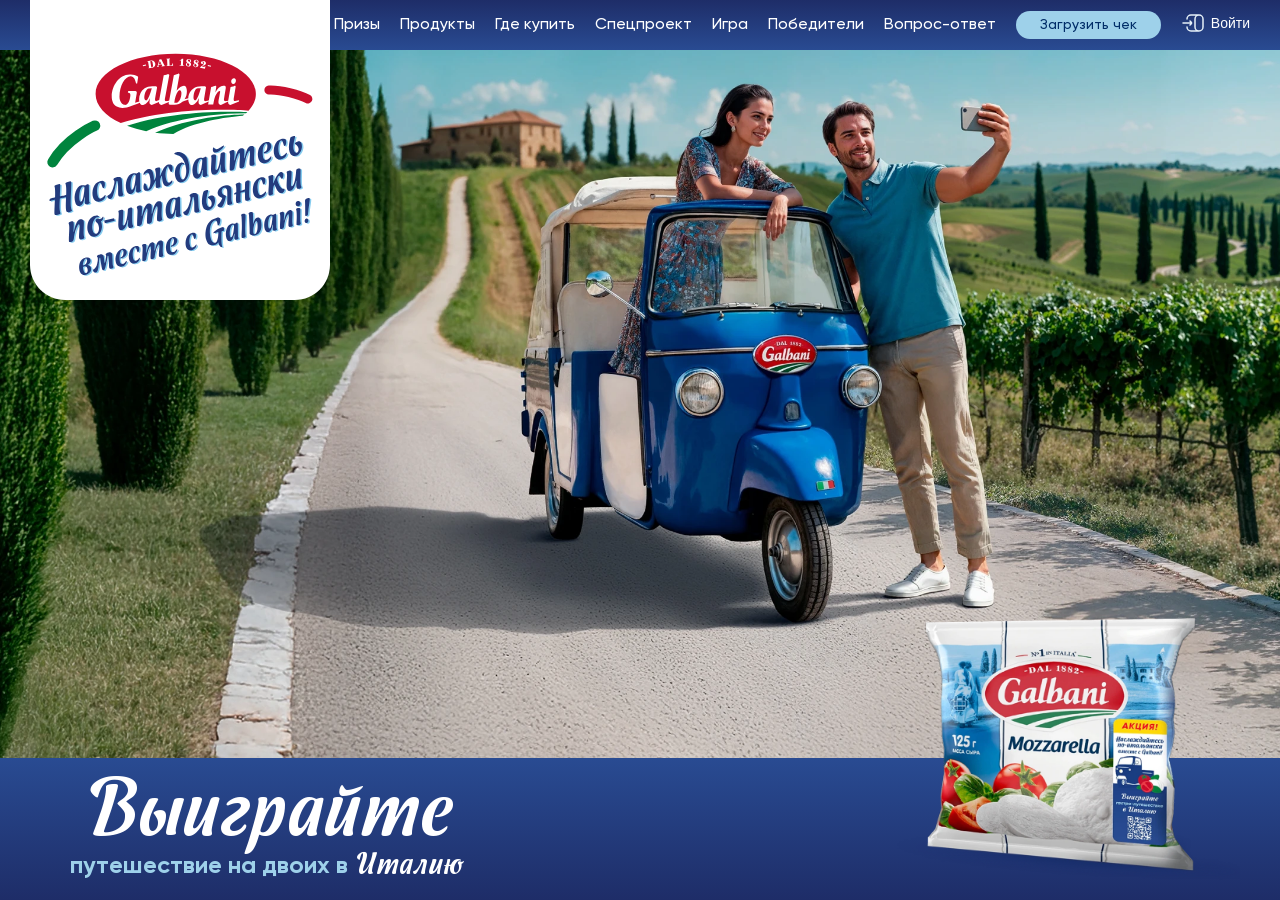
==== commit 609de879: "fix menu brackepoints" ====
--- a/index.html
+++ b/index.html
@@ -42,6 +42,12 @@
               <a href="./products.html" class="menu__link"><span>Продукты</span></a>
             </li>
             <li>
+              <a href="#" class="menu__link"><span>Где купить</span></a>
+            </li>
+            <li>
+              <a href="#" class="menu__link"><span>Спецпроект</span></a>
+            </li>
+            <li>
               <a href="./#game" class="menu__link"><span>Игра</span></a>
             </li>
             <li>
@@ -127,7 +133,7 @@
         <!--SECTION ABOUT-->
         <section class="section section--about" id="about">
           <div class="container">
-            <div class="about-slider" data-slider data-effect="fade" data-allow-touch-move="false" data-autoplay="5000" data-speed="1000">
+            <div class="about-slider" data-slider data-effect="fade" data-allow-touch-move="false" data-autoplay="15000" data-speed="1000">
               <h2 class="about-title"><span>Главный приз</span></h2>
               <div class="swiper">
                 <div class="swiper-wrapper">
--- a/assets/css/styles.min.css
+++ b/assets/css/styles.min.css
@@ -1 +1 @@
-:root{--font: 'gilroy', sans-serif;--title: 'dessert-script', sans-serif;--white: #ffffff;--grey: #eef2ec;--grey-light: #f0f0f0;--black: #000000;--light-blue: #e5f0f8;--bg-blue: #9ed1ea;--blue-light: #02acf7;--blue: #012d68;--blue-hover: #0a499e;--red: #c10016;--red-hover: #d6132a;--green: #005e5d;--invalid: #ff0000;--cubic: ease}:root{font-synthesis:none;text-rendering:optimizeLegibility;-webkit-font-smoothing:antialiased;-moz-osx-font-smoothing:grayscale;outline:none;-webkit-tap-highlight-color:rgba(0,0,0,0);-webkit-backface-visibility:hidden;backface-visibility:hidden}*,*:before,*:after{padding:0;margin:0;-webkit-box-sizing:border-box;box-sizing:border-box;-webkit-tap-highlight-color:rgba(0,0,0,0)}html,body,.body{font-family:var(--font);font-size:14px;font-weight:400;height:100%;z-index:0}.body{display:-webkit-box;display:-ms-flexbox;display:flex;-webkit-box-orient:vertical;-webkit-box-direction:normal;-ms-flex-direction:column;flex-direction:column;width:100%;position:relative;overflow-x:hidden;overflow-y:auto;-ms-scroll-chaining:none;overscroll-behavior:none;font-family:var(--font);background-color:var(--blue-light);-webkit-overflow-scrolling:touch}img{display:block;-o-object-fit:cover;object-fit:cover;-webkit-user-select:none;-moz-user-select:none;-ms-user-select:none;user-select:none;pointer-events:none}h1,h2,h3,h4,h5,h6,b strong{color:inherit;font-family:var(--title);font-weight:400}a{color:inherit;text-decoration:none;outline:none}ul,ol,menu{list-style:none}fieldset{border:none}button{position:relative;border:none;cursor:pointer;background:none;color:inherit}button:disabled{cursor:auto;pointer-events:none;opacity:.3}.main{display:block;-webkit-box-flex:1;-ms-flex:1;flex:1;-webkit-box-pack:center;-ms-flex-pack:center;justify-content:center;-webkit-box-align:start;-ms-flex-align:start;align-items:flex-start;-ms-flex-line-pack:start;align-content:flex-start;position:relative;width:100%;height:auto}.container{display:block;position:relative;margin:0 auto;width:100%;max-width:1360px;padding:0px 30px;z-index:1}@media(max-width: 1365px){.container{max-width:1200px}}@media(max-width: 1279px){.container{max-width:1024px;padding:0px 20px}}@media(max-width: 1023px){.container{max-width:768px;padding:0px 20px}}@media(max-width: 767px){.container{max-width:414px;padding:0px 15px}}.section{display:block;width:100%;position:relative;overflow:hidden;z-index:1;padding:80px 0px;scroll-margin:60px}@media(max-width: 1439px){.section{scroll-margin:50px}}@media(max-width: 1023px){.section{padding:40px 0px}}.section.full{min-height:100svh}.section.visible{overflow:visible}@media(min-width: 1024px){.show-in-tablet{display:none !important}}@media(max-width: 1023px){.delete-in-tablet{display:none !important}}@media(min-width: 768px){.show-in-mobil{display:none !important}}.preloader{display:block;position:fixed;overflow:hidden;width:100%;height:100%;left:0px;top:0px;z-index:2001;padding:0px 40px;pointer-events:all}@media(max-width: 1439px){.preloader{padding:0px 30px}}@media(max-width: 767px){.preloader{padding:0px 15px}}.preloader:before{content:"";display:block;position:absolute;width:100%;height:100%;left:0px;top:0px;background:-webkit-gradient(linear, left top, left bottom, from(#294b92), to(#1e2d68));background:linear-gradient(#294b92, #1e2d68);opacity:1;-webkit-transition:opacity 1s var(--cubic);transition:opacity 1s var(--cubic)}.preloader.hidden:before{opacity:0}.preloader.hidden .preloader-center{width:400px;height:370px}@media(max-width: 1439px){.preloader.hidden .preloader-center{width:300px;height:300px}}@media(max-width: 1279px){.preloader.hidden .preloader-center{width:160px;height:160px}}@media(max-width: 1023px){.preloader.hidden .preloader-center{width:250px;height:250px}}@media(max-width: 767px){.preloader.hidden .preloader-center{width:130px;height:130px}}@media(max-width: 374px){.preloader.hidden .preloader-center{width:120px;height:120px}}.preloader.hidden .preloader-center{top:0%;-webkit-transform:translate(-50%, -100%);-ms-transform:translate(-50%, -100%);transform:translate(-50%, -100%)}.preloader.hidden.main-preloader .preloader-center{left:0%;top:0%;-webkit-transform:translate(0%, 0%);-ms-transform:translate(0%, 0%);transform:translate(0%, 0%)}.preloader-center{display:-webkit-box;display:-ms-flexbox;display:flex;-webkit-box-pack:center;-ms-flex-pack:center;justify-content:center;-webkit-box-align:end;-ms-flex-align:end;align-items:flex-end;-ms-flex-line-pack:end;align-content:flex-end;position:relative;width:560px;height:518px}@media(max-width: 1439px){.preloader-center{width:400px;height:370px}}@media(max-width: 1279px){.preloader-center{width:260px;height:242px}}.preloader-center{left:50%;top:50%;-webkit-transform:translate(-50%, -50%);-ms-transform:translate(-50%, -50%);transform:translate(-50%, -50%);-webkit-transition:width 1s var(--cubic),height 1s var(--cubic),left 1s var(--cubic),top 1s var(--cubic),-webkit-transform 1s var(--cubic);transition:width 1s var(--cubic),height 1s var(--cubic),left 1s var(--cubic),top 1s var(--cubic),-webkit-transform 1s var(--cubic);transition:width 1s var(--cubic),height 1s var(--cubic),left 1s var(--cubic),top 1s var(--cubic),transform 1s var(--cubic);transition:width 1s var(--cubic),height 1s var(--cubic),left 1s var(--cubic),top 1s var(--cubic),transform 1s var(--cubic),-webkit-transform 1s var(--cubic)}.preloader-center:before{content:"";display:block;position:absolute;left:0px;bottom:50%;background:var(--white);width:100%;height:10000px;z-index:0}.preloader-center img{position:relative;z-index:1;width:100%}@font-face{font-family:"dessert-script";src:url("../fonts/dessert-script.woff2") format("woff2"),url("../fonts/dessert-script.woff") format("woff");font-weight:400;font-style:normal}@font-face{font-family:"gilroy";src:url("../fonts/gilroy-bold.woff2") format("woff2"),url("../fonts/gilroy-bold.woff") format("woff");font-weight:700;font-style:normal}@font-face{font-family:"gilroy";src:url("../fonts/gilroy-semibold.woff2") format("woff2"),url("../fonts/gilroy-semibold.woff") format("woff");font-weight:600;font-style:normal}@font-face{font-family:"gilroy";src:url("../fonts/gilroy-medium.woff2") format("woff2"),url("../fonts/gilroy-medium.woff") format("woff");font-weight:500;font-style:normal}@font-face{font-family:"gilroy";src:url("../fonts/gilroy-regular.woff2") format("woff2"),url("../fonts/gilroy-regular.woff") format("woff");font-weight:400;font-style:normal}.title{display:block;width:100%;margin:0 auto;line-height:1;text-align:center}.title.red{color:var(--red)}.title.blue{color:var(--blue)}.title.white{color:var(--white)}.title.ta--l{text-align:left}.title.upper{text-transform:uppercase}.title.title--80{font-size:80px}@media(max-width: 1439px){.title.title--80{font-size:60px}}@media(max-width: 1279px){.title.title--80{font-size:50px}}@media(max-width: 767px){.title.title--80{font-size:44px}}.title.title--60{font-size:60px;line-height:1.2}@media(max-width: 1439px){.title.title--60{font-size:40px}}@media(max-width: 1279px){.title.title--60{font-size:40px}}@media(max-width: 767px){.title.title--60{font-size:32px}}.title.title--50{font-size:50px;line-height:1.2}.title.title--40{font-size:40px;line-height:1.2}@media(max-width: 666px){.title.title--40{font-size:36px}}.title.title--32{font-size:32px;line-height:1.2}.subtitle{font-size:24px;line-height:1.3;font-weight:400}@media(max-width: 767px){.subtitle{font-size:18px}}.subtitle.ta--c{text-align:center}:root{--input-font-family: var(--font);--input-font-size: 14px;--input-font-weight: 500;--input-text-transform: auto;--input-height: 46px;--input-padding: 0px 14px;--input-background: var(--white);--input-border: 1px solid var(--white);--input-border-radius: 12px;--input-color: var(--blue);--input-placeholder-color: var(--blue);--input-placeholder-opacity: 0.6;--invalid-border: 1px solid var(--invalid);--invalid-color: var(--invalid);--form-gap: 14px}@media(max-width: 1439px){:root{--input-height: 36px;--input-font-size: 14px;--input-border-radius: 5px}}.form{display:-webkit-box;display:-ms-flexbox;display:flex;position:relative;-ms-flex-wrap:wrap;flex-wrap:wrap;width:100%;margin-left:auto;margin-right:auto;gap:var(--form-gap)}.form fieldset{display:-webkit-box;display:-ms-flexbox;display:flex;position:relative;width:100%;-webkit-box-orient:vertical;-webkit-box-direction:normal;-ms-flex-direction:column;flex-direction:column;gap:14px}.label{display:block;width:100%;position:relative;color:inherit}.label .label__text{display:block;width:100%;padding:0px 4px;font-size:10px;font-family:var(--font);opacity:.5;font-weight:500;text-align:left;padding-bottom:5px}.label .placeholder{display:-webkit-box;display:-ms-flexbox;display:flex;position:absolute;width:0px;height:100%;left:18px;top:-2px}@media(max-width: 767px){.label .placeholder{top:0px}}.label .placeholder{-ms-flex-wrap:wrap;flex-wrap:wrap;-webkit-box-pack:start;-ms-flex-pack:start;justify-content:flex-start;-webkit-box-align:center;-ms-flex-align:center;align-items:center;-ms-flex-line-pack:center;align-content:center;color:var(--blue);opacity:.5;-webkit-transform:scale(1) translate(0px, 0px);-ms-transform:scale(1) translate(0px, 0px);transform:scale(1) translate(0px, 0px);-webkit-transition:-webkit-transform .2s;transition:-webkit-transform .2s;transition:transform .2s;transition:transform .2s, -webkit-transform .2s;pointer-events:none;white-space:nowrap}.input{width:100%;height:var(--input-height);background:var(--input-background);border:var(--input-border);border-radius:var(--input-border-radius);font-family:var(--input-font-family);font-size:var(--input-font-size);font-weight:var(--input-font-weight);color:var(--input-color);padding:var(--input-padding);text-transform:var(--input-text-transform);outline:none;-webkit-appearance:none;-moz-appearance:none;appearance:none;-webkit-transition:.3s;transition:.3s;-webkit-box-shadow:none;box-shadow:none;resize:none}.input::-webkit-input-placeholder{color:Var(--blue);opacity:.5;-webkit-transition:opacity .3s ease 0s;transition:opacity .3s ease 0s}.input::-moz-placeholder{color:Var(--blue);opacity:.5;-moz-transition:opacity .3s ease 0s;transition:opacity .3s ease 0s}.input:-ms-input-placeholder{color:Var(--blue);opacity:.5;-ms-transition:opacity .3s ease 0s;transition:opacity .3s ease 0s}.input::-ms-input-placeholder{color:Var(--blue);opacity:.5;-ms-transition:opacity .3s ease 0s;transition:opacity .3s ease 0s}.input::placeholder{color:Var(--blue);opacity:.5;-webkit-transition:opacity .3s ease 0s;transition:opacity .3s ease 0s}.input:focus::-webkit-input-placeholder{opacity:0}.input:focus::-moz-placeholder{opacity:0}.input:focus:-ms-input-placeholder{opacity:0}.input:focus::-ms-input-placeholder{opacity:0}.input:focus::placeholder{opacity:0}.input.input--textarea{height:100px}.input.invalid{border:var(--invalid-border);color:var(--invalid-color)}.input:not(:-moz-placeholder)+.placeholder{transform:scale(0.7) translate(-1.5px, -18px)}.input:not(:-ms-input-placeholder)+.placeholder{-ms-transform:scale(0.7) translate(-1.5px, -18px);transform:scale(0.7) translate(-1.5px, -18px)}.input:focus+.placeholder,.input:not(:placeholder-shown)+.placeholder{-webkit-transform:scale(0.7) translate(-1.5px, -18px);-ms-transform:scale(0.7) translate(-1.5px, -18px);transform:scale(0.7) translate(-1.5px, -18px)}.input:-webkit-autofill{-webkit-box-shadow:0 0 0px 1000px rgba(0,0,0,0) inset !important;box-shadow:0 0 0px 1000px rgba(0,0,0,0) inset !important;-webkit-text-fill-color:var(--input-color) !important;font-size:var(--input-font-size) !important;font-family:var(--input-font-family) !important;-webkit-transition:background-color 9999s ease-in-out 0s;transition:background-color 9999s ease-in-out 0s}.inputError{display:block;width:100%;height:0px;position:absolute;left:0px;top:calc(100% - 16px);text-align:left;overflow:hidden;-webkit-transition:.3s;transition:.3s;color:var(--invalid);font-size:14px;font-family:var(--font);z-index:20;pointer-events:none}.inputError span{display:inline-block;position:relative;padding:4px 10px 6px 10px;color:var(--white);font-weight:500;font-size:11px;border-radius:10px;background:var(--invalid);-webkit-box-shadow:0px 3px 10px rgba(0,0,0,.2);box-shadow:0px 3px 10px rgba(0,0,0,.2);top:0px;left:0px;margin-top:8px}.inputError span:before{content:"";display:block;position:absolute;width:8px;height:8px;background:var(--invalid);border-radius:0px;left:18px;top:-4px;-webkit-transform:scaleX(1.5) rotate(45deg);-ms-transform:scaleX(1.5) rotate(45deg);transform:scaleX(1.5) rotate(45deg)}.radio,.checkbox{display:none}.radio+.label__text,.checkbox+.label__text{display:-webkit-inline-box;display:-ms-inline-flexbox;display:inline-flex;-ms-flex-wrap:wrap;flex-wrap:wrap;-webkit-box-align:center;-ms-flex-align:center;align-items:center;-ms-flex-line-pack:center;align-content:center;position:relative;width:100%;min-height:24px;padding:0px;padding-left:40px;color:inherit;opacity:1;cursor:pointer;font-size:14px;line-height:1}.radio+.label__text span,.checkbox+.label__text span{display:inline;font-size:12px;line-height:1.2}.radio+.label__text span a,.checkbox+.label__text span a{display:inline;width:auto;margin:0;text-align:left;color:var(--yellow)}@media(hover: hover){.radio+.label__text span a:hover,.checkbox+.label__text span a:hover{text-decoration:underline}}.radio+.label__text:before,.checkbox+.label__text:before{content:"";display:block;position:absolute;left:0px;top:50%;-webkit-transform:translate(0%, -50%);-ms-transform:translate(0%, -50%);transform:translate(0%, -50%);width:24px;height:24px;border-radius:6px;border:1px solid var(--grey-light);background:var(--grey-light);-webkit-transition:border .3s;transition:border .3s}.radio:checked+.label__text:before,.checkbox:checked+.label__text:before{background:url("../img/svg/checkbox.svg") no-repeat center center;background-size:100% 100%}.radio.invalid+.label__text+.inputError,.checkbox.invalid+.label__text+.inputError{display:none;top:30px}.radio.invalid+.label__text,.checkbox.invalid+.label__text{color:var(--invalid)}.radio.invalid+.label__text:before,.checkbox.invalid+.label__text:before{border:1px solid var(--invalid)}.choices{background:none;border-radius:5px;width:100%;height:36px !important;background:#eef2ec;font-family:var(--font);text-align:left;border:none;margin:0 auto;z-index:10}.choices.is-open{border-radius:5px 5px 0px 0px}.choices.is-open .choices__inner{border-radius:5px 5px 0px 0px}.choices .choices__inner{background:none !important}.choices[data-type*=select-one] .choices__input{padding:0;border-bottom:none;margin:0}.choices__inner{width:calc(100% - 40px);text-align:left;border:none;padding:0 !important;border-radius:0px 0px 5px 5px;font-size:14px;font-weight:500;color:var(--black);overflow:hidden}.choices__list{border:none !important;overflow:hidden;padding:0px;background:none}.choices__list.choices__list--single{background:none !important;padding:0px 14px !important}.choices__list.choices__list--single>.choices__item{margin:0;height:36px;padding:0px !important;font-size:14px;margin-top:0}.choices__list--dropdown{left:0px;width:100% !important;border-radius:0px 0px 5px 5px !important;border:none !important;border-top:none !important;font-size:14px !important;font-weight:500;text-align:left;background:#eef2ec !important}.choices__list--dropdown.is-active{background:none}.choices__list--dropdown .choices__item{background:none !important;background-color:none !important;opacity:1}.choices__list--dropdown .choices__item.is-highlighted{background:rgba(0,0,0,.05) !important}.choices__item{display:block;background:none !important;background-color:none !important;-webkit-box-shadow:none;box-shadow:none;font-size:14px !important;width:100%;margin:0 auto;padding:0 !important;color:var(--black)}.choices__item.choices__item--selectable{display:-webkit-box;display:-ms-flexbox;display:flex;-webkit-box-pack:start;-ms-flex-pack:start;justify-content:flex-start;-webkit-box-align:center;-ms-flex-align:center;align-items:center;-ms-flex-line-pack:center;align-content:center;height:36px;padding:0px 14px !important}.choices__item:before,.choices__item:after{content:none !important}.choices[data-type*=select-one]{background:#eef2ec !important;background-color:#eef2ec !important}.choices[data-type*=select-one]::after{width:24px;height:24px;border:none !important;margin:0 !important;top:50%;right:6px;background:url("../img/svg/select.svg") no-repeat center center;-webkit-transform:translate(0px, -50%) rotate(0deg);-ms-transform:translate(0px, -50%) rotate(0deg);transform:translate(0px, -50%) rotate(0deg);-webkit-transition:.3s;transition:.3s}.choices.is-open[data-type*=select-one]::after{-webkit-transform:translate(0px, -50%) rotate(180deg);-ms-transform:translate(0px, -50%) rotate(180deg);transform:translate(0px, -50%) rotate(180deg)}@-webkit-keyframes button-shine{0%,60%{-webkit-transform:skew(-20deg) translate(-110%, 0%);transform:skew(-20deg) translate(-110%, 0%)}100%{-webkit-transform:skew(-20deg) translate(110%, 0%);transform:skew(-20deg) translate(110%, 0%)}}@keyframes button-shine{0%,60%{-webkit-transform:skew(-20deg) translate(-110%, 0%);transform:skew(-20deg) translate(-110%, 0%)}100%{-webkit-transform:skew(-20deg) translate(110%, 0%);transform:skew(-20deg) translate(110%, 0%)}}.buttons{display:-webkit-box;display:-ms-flexbox;display:flex;position:relative;width:100%;-ms-flex-wrap:wrap;flex-wrap:wrap;-webkit-box-pack:center;-ms-flex-pack:center;justify-content:center;-webkit-box-align:center;-ms-flex-align:center;align-items:center;gap:12px}.button{display:-webkit-box;display:-ms-flexbox;display:flex;height:40px;-webkit-box-pack:center;-ms-flex-pack:center;justify-content:center;-webkit-box-align:center;-ms-flex-align:center;align-items:center;-ms-flex-line-pack:center;align-content:center;position:relative;overflow:hidden;border-radius:40px;padding:0px 32px;background-color:var(--blue);font-family:var(--title);-webkit-transition:background-color .3s;transition:background-color .3s;font-weight:400}.button span{display:block;font-size:18px;line-height:1.2;color:var(--white)}.button>*{z-index:1;pointer-events:none}.button:before{content:"";display:block;position:absolute;left:0px;top:0px;width:100%;height:100%;background:-webkit-gradient(linear, left top, right top, from(rgba(0, 0, 0, 0)), color-stop(rgba(72, 175, 255, 0.502)), to(rgba(0, 0, 0, 0)));background:linear-gradient(90deg, rgba(0, 0, 0, 0), rgba(72, 175, 255, 0.502), rgba(0, 0, 0, 0));z-index:0;-webkit-animation:button-shine 4s ease-in-out infinite;animation:button-shine 4s ease-in-out infinite}@media(hover: hover){.button:hover{background-color:var(--blue-hover)}}.button.big{height:66px;padding:0px 40px}.button.big span{font-size:26px}@media(max-width: 767px){.button.big{height:52px;padding:0px 36px}.button.big span{font-size:18px}}.button.medium{height:54px;padding:0px 40px}.button.medium span{font-size:26px}@media(max-width: 767px){.button.medium{height:50px;padding:0px 36px}.button.medium span{font-size:18px}}.button.normal{height:50px;padding:0px 30px}.button.normal span{font-size:20px}.button.small{height:28px;padding:0px 24px}.button.small span{font-family:var(--font);font-weight:500;font-size:14px}.button.red{background-color:var(--red);height:50px;padding:0px 30px}.button.red span{font-size:24px}.button.red:before{background:-webkit-gradient(linear, left top, right top, from(rgba(0, 0, 0, 0)), color-stop(rgba(255, 255, 255, 0.5)), to(rgba(0, 0, 0, 0)));background:linear-gradient(90deg, rgba(0, 0, 0, 0), rgba(255, 255, 255, 0.5), rgba(0, 0, 0, 0))}@media(hover: hover){.button.red:hover{background-color:var(--red-hover)}}.button.light{background-color:var(--bg-blue)}.button.light span{color:var(--blue)}.button.light:before{background:var(--white);-webkit-transform:translate(-101%, 0%);-ms-transform:translate(-101%, 0%);transform:translate(-101%, 0%);-webkit-animation:none;animation:none;-webkit-transition:-webkit-transform .5s;transition:-webkit-transform .5s;transition:transform .5s;transition:transform .5s, -webkit-transform .5s;border-radius:40px}@media(hover: hover){.button.light:hover:before{-webkit-transform:translate(0%, 0%);-ms-transform:translate(0%, 0%);transform:translate(0%, 0%)}}.button.glass{background-color:rgba(158,209,234,.502)}.button.glass span{-webkit-transition:color .3s var(--cubic);transition:color .3s var(--cubic);color:var(--white)}.button.glass:before{background:var(--white);-webkit-transform:translate(-101%, 0%);-ms-transform:translate(-101%, 0%);transform:translate(-101%, 0%);-webkit-animation:none;animation:none;-webkit-transition:-webkit-transform .5s;transition:-webkit-transform .5s;transition:transform .5s;transition:transform .5s, -webkit-transform .5s;border-radius:40px}@media(hover: hover){.button.glass:hover span{color:var(--blue)}.button.glass:hover:before{-webkit-transform:translate(0%, 0%);-ms-transform:translate(0%, 0%);transform:translate(0%, 0%)}}.button.full{width:100%}.burger{display:none}.header{position:sticky;display:-webkit-box;display:-ms-flexbox;display:flex;-webkit-box-pack:justify;-ms-flex-pack:justify;justify-content:space-between;-webkit-box-align:center;-ms-flex-align:center;align-items:center;-ms-flex-line-pack:center;align-content:center;top:0px;left:0px;z-index:20;width:100%;height:60px;-ms-flex-negative:0;flex-shrink:0;background:-webkit-gradient(linear, left top, left bottom, from(#1e2d68), to(#294b92));background:linear-gradient(#1e2d68, #294b92);color:var(--white);padding:0px 40px;gap:20px}@media(max-width: 1439px){.header{padding:0px 30px;height:50px}}@media(max-width: 767px){.header{padding:0px 15px}}.header .button.show-in-tablet{margin-left:auto}.logo-wrapper{display:block;position:relative;z-index:2;width:120px;height:60px}.logo-wrapper img{width:100%}@media(max-width: 767px){.logo-wrapper{width:80px;height:50px}}.profile-button{display:-webkit-inline-box;display:-ms-inline-flexbox;display:inline-flex;position:relative;-ms-flex-wrap:wrap;flex-wrap:wrap;-webkit-box-pack:center;-ms-flex-pack:center;justify-content:center;-webkit-box-align:center;-ms-flex-align:center;align-items:center;-ms-flex-line-pack:center;align-content:center;gap:6px;font-size:14px;font-weight:500;color:var(--white);-webkit-transition:color .3s;transition:color .3s}.profile-button:hover,.profile-button:focus{color:var(--bg-blue)}.navigation{display:-webkit-box;display:-ms-flexbox;display:flex;-webkit-box-align:center;-ms-flex-align:center;align-items:center;-webkit-box-pack:center;-ms-flex-pack:center;justify-content:center;z-index:2;margin-left:auto}.menu{display:-webkit-inline-box;display:-ms-inline-flexbox;display:inline-flex;-webkit-box-flex:1;-ms-flex:1;flex:1;-ms-flex-wrap:wrap;flex-wrap:wrap;-webkit-box-pack:center;-ms-flex-pack:center;justify-content:center;-webkit-box-align:center;-ms-flex-align:center;align-items:center;-ms-flex-line-pack:center;align-content:center;gap:24px}.menu li .menu__link{font-size:16px;font-weight:500;line-height:1;-webkit-transition:color .3s;transition:color .3s;cursor:pointer}.menu li .menu__link.active,.menu li .menu__link:hover,.menu li .menu__link:focus{color:var(--bg-blue)}@media(min-width: 1440px){.menu li .button{margin-left:30px}}@media(max-width: 1279px){.menu{gap:18px}.menu li .menu__link{font-size:14px}}@media(max-width: 1023px){.header:before{content:"";position:absolute;width:100%;height:50px;left:0px;top:0px;z-index:1;background:-webkit-gradient(linear, left top, left bottom, from(#1e2d68), to(#294b92));background:linear-gradient(#1e2d68, #294b92);pointer-events:none}.header{z-index:2}.header .logo{display:block;position:relative;z-index:2}.header .button.show-in-tablet{padding:0px 16px;z-index:2}.burger{display:-webkit-box;display:-ms-flexbox;display:flex;position:relative;right:10px;-webkit-box-pack:center;-ms-flex-pack:center;justify-content:center;-webkit-box-align:center;-ms-flex-align:center;align-items:center;-ms-flex-line-pack:center;align-content:center;width:30px;height:30px;font-size:0px;z-index:2;margin-left:15px;margin-right:-5px;-ms-flex-negative:0;flex-shrink:0}.burger span,.burger:before,.burger:after{position:absolute;height:2px;background:var(--white);-webkit-transition:.6s;transition:.6s;opacity:1;z-index:1}.burger:before{content:"";width:100%}.burger:after{content:"";width:100%}.burger span{width:100%;-webkit-transform:translate(0px, 0px);-ms-transform:translate(0px, 0px);transform:translate(0px, 0px)}.burger:before{-webkit-transform:translate(0px, -10px) rotate(0deg);-ms-transform:translate(0px, -10px) rotate(0deg);transform:translate(0px, -10px) rotate(0deg)}.burger:after{-webkit-transform:translate(0px, 10px) rotate(0deg);-ms-transform:translate(0px, 10px) rotate(0deg);transform:translate(0px, 10px) rotate(0deg)}.burger.open span{-webkit-transform:translate(10px, 0px);-ms-transform:translate(10px, 0px);transform:translate(10px, 0px);opacity:0}.burger.open:before{-webkit-transform:translate(0px, 0px) rotate(45deg);-ms-transform:translate(0px, 0px) rotate(45deg);transform:translate(0px, 0px) rotate(45deg)}.burger.open:after{-webkit-transform:translate(0px, 0px) rotate(-45deg);-ms-transform:translate(0px, 0px) rotate(-45deg);transform:translate(0px, 0px) rotate(-45deg)}.navigation{position:fixed;-webkit-box-align:start;-ms-flex-align:start;align-items:flex-start;width:100%;height:100vh;overflow-x:hidden;overflow-y:auto;scrollbar-width:none;-ms-overflow-style:none;top:0px;right:0px;background:var(--blue);-webkit-transform:translate(0%, 0%);-ms-transform:translate(0%, 0%);transform:translate(0%, 0%);-webkit-transition:opacity .3s ease .3s;transition:opacity .3s ease .3s;opacity:0;pointer-events:none;padding:0px;z-index:-1}.navigation::-webkit-scrollbar{width:0px;height:0px;display:none}.navigation .menu{-webkit-transition:opacity .3s ease 0s,-webkit-transform .3s ease 0s;transition:opacity .3s ease 0s,-webkit-transform .3s ease 0s;transition:transform .3s ease 0s,opacity .3s ease 0s;transition:transform .3s ease 0s,opacity .3s ease 0s,-webkit-transform .3s ease 0s;opacity:0;-webkit-transform:translate(0%, -20%);-ms-transform:translate(0%, -20%);transform:translate(0%, -20%)}.navigation.open{pointer-events:all;opacity:1;-webkit-transform:translate(0%, 0%);-ms-transform:translate(0%, 0%);transform:translate(0%, 0%);-webkit-transition:opacity .3s ease 0s;transition:opacity .3s ease 0s}.navigation.open .menu{-webkit-transition:opacity .5s ease 0s,-webkit-transform .5s ease 0s;transition:opacity .5s ease 0s,-webkit-transform .5s ease 0s;transition:transform .5s ease 0s,opacity .5s ease 0s;transition:transform .5s ease 0s,opacity .5s ease 0s,-webkit-transform .5s ease 0s;opacity:1;-webkit-transform:translate(0%, 0%);-ms-transform:translate(0%, 0%);transform:translate(0%, 0%)}.menu{padding:80px 30px 50px 30px;width:100%;max-width:768px;min-height:100svh;-ms-flex-wrap:nowrap;flex-wrap:nowrap;-webkit-box-orient:vertical;-webkit-box-direction:normal;-ms-flex-direction:column;flex-direction:column;-webkit-box-pack:start;-ms-flex-pack:start;justify-content:flex-start;-webkit-box-align:center;-ms-flex-align:center;align-items:center;-ms-flex-line-pack:center;align-content:center;gap:30px}}@media(max-width: 1023px)and (max-width: 767px){.menu{padding:60px 20px 40px 20px}}@media(max-width: 1023px){.menu li{-webkit-box-ordinal-group:2;-ms-flex-order:1;order:1}.menu li:first-child,.menu li:last-child{margin-top:auto}.menu li .menu__link{font-size:22px;font-weight:500}.menu li .button.small{height:40px;margin-bottom:30px}.menu li .button.small span{font-size:22px;font-weight:500}.profile-button{gap:12px;font-size:22px}.profile-button img{width:32px}}.swiper{width:100%}.arrow{display:block;position:absolute;width:40px;height:60px}@media(max-width: 1023px){.arrow{width:32px;height:32px}}.arrow{cursor:pointer;-webkit-transition:.3s;transition:.3s;z-index:4}.arrow.swiper-button-disabled{opacity:0;pointer-events:none}.arrow[data-arrow-prev]{right:100%;top:50%;-webkit-transform:translate(-50%, -50%);-ms-transform:translate(-50%, -50%);transform:translate(-50%, -50%);background:url("../img/svg/arrow-left.svg") no-repeat center center}@media(max-width: 1023px){.arrow[data-arrow-prev]{background-size:100% auto;right:calc(100% - 16px)}}.arrow[data-arrow-next]{left:100%;top:50%;-webkit-transform:translate(50%, -50%);-ms-transform:translate(50%, -50%);transform:translate(50%, -50%);background:url("../img/svg/arrow-right.svg") no-repeat center center}@media(max-width: 1023px){.arrow[data-arrow-next]{background-size:100% auto;left:calc(100% - 16px)}}.swiper-pagination{display:-webkit-box;display:-ms-flexbox;display:flex;position:relative;width:364px !important;max-width:calc(100% - 40px);height:12px;margin-left:auto;margin-right:auto;margin-top:24px;-webkit-box-pack:center;-ms-flex-pack:center;justify-content:center;-webkit-box-align:center;-ms-flex-align:center;align-items:center;-ms-flex-line-pack:center;align-content:center;top:0px !important;left:0px !important;bottom:0px !important;-webkit-transform:translate(0%, 0%) !important;-ms-transform:translate(0%, 0%) !important;transform:translate(0%, 0%) !important;gap:2px;overflow:visible}@media(max-width: 767px){.swiper-pagination{margin-top:14px}}.swiper-pagination .swiper-pagination-bullet{-webkit-box-flex:1;-ms-flex:1;flex:1;width:auto !important;height:8px !important;border-radius:0px !important;background:hsla(0,0%,100%,.5);-webkit-transform:scale(1) translate(0px, 0px) !important;-ms-transform:scale(1) translate(0px, 0px) !important;transform:scale(1) translate(0px, 0px) !important;left:0px !important;margin:0 !important;opacity:1;-webkit-box-shadow:inset 0px 4px 4px rgba(0,0,0,0);box-shadow:inset 0px 4px 4px rgba(0,0,0,0);-webkit-transition:background .3s !important;transition:background .3s !important}.swiper-pagination .swiper-pagination-bullet:first-child{border-radius:20px 0px 0px 20px !important}.swiper-pagination .swiper-pagination-bullet:last-child{border-radius:0px 20px 20px 0px !important}.swiper-pagination .swiper-pagination-bullet.swiper-pagination-bullet-active{background:#fff}.swiper-pagination.big .swiper-pagination-bullet{width:52px !important}.swiper-pagination.big .swiper-pagination-bullet.swiper-pagination-bullet-active{background:#44caf6;-webkit-box-shadow:inset 4px 4px 10px #00eaff;box-shadow:inset 4px 4px 10px #00eaff}@media(max-width: 767px){.swiper-pagination.big .swiper-pagination-bullet{width:26px !important;height:6px !important;-webkit-box-shadow:inset 0px 2px 2px rgba(0,0,0,.25);box-shadow:inset 0px 2px 2px rgba(0,0,0,.25)}}[data-accordeon]{display:block;position:relative;width:100%}[data-accordeon] [data-accordeon-header]{cursor:pointer;-webkit-user-select:none;-moz-user-select:none;-ms-user-select:none;user-select:none;outline:none;position:relative}[data-accordeon] [data-accordeon-header]:before{content:"";position:absolute;right:16px;top:50%;width:24px;height:24px;background:url("../img/svg/arrow-down.svg") no-repeat center center;background-size:24px 24px;-webkit-transform:translate(0%, -50%) rotate(0deg);-ms-transform:translate(0%, -50%) rotate(0deg);transform:translate(0%, -50%) rotate(0deg);-webkit-transition:-webkit-transform .5s ease 0s;transition:-webkit-transform .5s ease 0s;transition:transform .5s ease 0s;transition:transform .5s ease 0s, -webkit-transform .5s ease 0s}@media(max-width: 1279px){[data-accordeon] [data-accordeon-header]:before{right:14px}}@media(max-width: 767px){[data-accordeon] [data-accordeon-header]:before{right:10px}}[data-accordeon].active>[data-accordeon-header]:before{-webkit-transform:translate(0%, -50%) rotate(180deg);-ms-transform:translate(0%, -50%) rotate(180deg);transform:translate(0%, -50%) rotate(180deg)}[data-accordeon-body]{display:block;position:relative;overflow:hidden;width:100%;height:0px}.section--hero{display:-webkit-box;display:-ms-flexbox;display:flex;padding:0;background:url("../img/hero/bg.webp") no-repeat center center/cover;margin-top:-60px;padding-top:60px}@media(max-width: 1439px){.section--hero{margin-top:-50px;padding-top:50px}}.hero-content{background:-webkit-gradient(linear, left bottom, left top, from(#1e2d68), to(#294b92));background:linear-gradient(to top, #1e2d68 0%, #294b92 100%);color:var(--white);margin-top:auto;display:block;width:100%;padding:20px 0px}.hero-text{display:inline-block;text-align:center}.hero-text strong{font-size:110px;line-height:1}.hero-text span{font-family:var(--font);font-size:38px;line-height:1;font-weight:700;color:var(--bg-blue)}.hero-text span b{font-family:var(--title);font-weight:400;font-size:48px;line-height:inherit;color:var(--white)}.hero-image{position:absolute;right:0px;bottom:0px;width:478px;-webkit-transform:translate(12.8%, 0%);-ms-transform:translate(12.8%, 0%);transform:translate(12.8%, 0%)}@media(min-width: 1600px){.hero-image{-webkit-transform:translate(20%, 0%);-ms-transform:translate(20%, 0%);transform:translate(20%, 0%)}}@media(min-width: 1920px){.hero-image{width:550px;-webkit-transform:translate(45%, 0%);-ms-transform:translate(45%, 0%);transform:translate(45%, 0%)}}@media(max-width: 1439px){.section--hero{background:url("../img/hero/bg.webp") no-repeat center -20px/cover}.hero-content{padding:10px 0px 20px 0px}.hero-text strong{font-size:80px}.hero-text span{font-size:24px}.hero-text span b{font-size:30px}.hero-image{width:400px;-webkit-transform:translate(0%, 0%);-ms-transform:translate(0%, 0%);transform:translate(0%, 0%)}}@media(max-width: 1599px){.section--hero{height:100svh;min-height:650px !important}}@media(max-width: 1365px){.hero-image{width:350px}}@media(max-width: 1279px){.section--hero{height:100svh;min-height:100svh !important}.hero-image{width:330px}}@media(max-width: 767px){.section--hero{height:100svh;max-height:100svh;min-height:668px !important;background:#294b91 url("../img/hero/bg-mobil.webp") no-repeat center -50px/cover}.hero-content{padding:20px 0px 14px 0px}.hero-text{text-align:left}.hero-text strong{font-size:54px;line-height:1}.hero-text span{display:block;font-size:18px;line-height:1.2}.hero-text span b{font-size:24px;line-height:inherit}.hero-image{width:260px;right:-20px;bottom:64px}}.howToWin{display:-webkit-box;display:-ms-flexbox;display:flex;-ms-flex-wrap:wrap;flex-wrap:wrap;max-width:1242px;margin:0 auto;gap:14px;counter-reset:howToWin}.howToWin li{display:-webkit-box;display:-ms-flexbox;display:flex;-webkit-box-flex:1;-ms-flex:1;flex:1;position:relative;-webkit-box-orient:vertical;-webkit-box-direction:normal;-ms-flex-direction:column;flex-direction:column;-webkit-box-pack:start;-ms-flex-pack:start;justify-content:flex-start;-webkit-box-align:center;-ms-flex-align:center;align-items:center;gap:18px;text-align:center;counter-increment:howToWin}.howToWin li:before{content:counter(howToWin);display:-webkit-box;display:-ms-flexbox;display:flex;position:absolute;left:0px;top:20px;-webkit-box-pack:center;-ms-flex-pack:center;justify-content:center;-webkit-box-align:center;-ms-flex-align:center;align-items:center;-ms-flex-line-pack:center;align-content:center;width:50px;height:50px;border-radius:50px;background-color:var(--red);color:var(--white);font-family:var(--title);font-size:36px;-ms-flex-negative:0;flex-shrink:0;line-height:50px;z-index:2}.howToWin li .button{margin-top:10px}.howToWin__image{display:-webkit-box;display:-ms-flexbox;display:flex;position:relative;width:100%;-ms-flex-wrap:wrap;flex-wrap:wrap;-webkit-box-pack:center;-ms-flex-pack:center;justify-content:center;-webkit-box-align:center;-ms-flex-align:center;align-items:center;-ms-flex-line-pack:center;align-content:center;z-index:1}.howToWin__image:before{content:"";display:block;width:100%;padding-top:100%}.howToWin__image img{position:absolute;width:166.666666%}.howToWin__title,.howToWin__text{display:block;position:relative;z-index:2;margin:0 auto}.howToWin__title{font-family:var(--font);text-transform:uppercase;font-size:26px;font-weight:700}.howToWin__text{max-width:240px;font-size:16px;line-height:1.5}@media(max-width: 1279px){.howToWin li{gap:12px}.howToWin li:before{top:20px;width:40px;height:40px;font-size:28px;line-height:40px}.howToWin li .button{margin-top:8px}.howToWin__title{font-size:22px}.howToWin__text{font-size:14px}}@media(max-width: 1023px){.howToWin{max-width:600px;gap:32px}.howToWin li{-webkit-box-flex:1;-ms-flex:auto;flex:auto;width:calc(50% - 16px);gap:14px}.howToWin li .button{margin-top:10px}.howToWin__title{font-size:24px}.howToWin__text{font-size:16px}}@media(max-width: 767px){.howToWin{max-width:260px;gap:14px}.howToWin li{-webkit-box-flex:1;-ms-flex:auto;flex:auto;width:100%;gap:8px}.howToWin li .button{margin-top:10px}.howToWin__image{max-width:200px}.howToWin__title{font-size:24px}.howToWin__text{max-width:238px;font-size:14px}}.section--about{display:-webkit-box;display:-ms-flexbox;display:flex;height:100svh;padding-top:94px;padding-bottom:40px;background:url("../img/about/about.webp") no-repeat right bottom/cover;color:var(--white)}.section--about .container{display:-webkit-box;display:-ms-flexbox;display:flex;-webkit-box-flex:1;-ms-flex:1;flex:1;-webkit-box-orient:vertical;-webkit-box-direction:normal;-ms-flex-direction:column;flex-direction:column;-webkit-box-pack:justify;-ms-flex-pack:justify;justify-content:space-between;-webkit-box-align:start;-ms-flex-align:start;align-items:flex-start}.section--about .subtitle{max-width:650px;font-size:22px;margin-top:28px}.section--about .title--80 span{display:inline-block;max-width:245px;font-size:22px;line-height:1.1;font-family:var(--font);font-weight:500;margin-left:20px}.about-title{display:block;width:100%;margin-bottom:10px}.about-title span{display:inline-block;font-family:var(--font);margin-left:120px;font-weight:600;padding:10px 30px;background:var(--white);border-radius:50px;color:var(--blue)}.about-slider{max-width:730px;margin:auto 0px}.about-slider .swiper-slide{opacity:0 !important;pointer-events:none}.about-slider .swiper-slide.swiper-slide-fully-visible{opacity:1 !important;pointer-events:all}.calendar{display:-webkit-inline-box;display:-ms-inline-flexbox;display:inline-flex;position:relative;color:var(--blue);background:var(--white);-webkit-box-align:end;-ms-flex-align:end;align-items:flex-end;padding:20px 24px 20px 0px;border-radius:0px 20px 20px 0px;gap:10px;margin-top:90px}@media(min-width: 1441px){.calendar{padding:20px 24px 20px 10px;border-radius:20px}}.calendar p{display:block;position:relative;z-index:2;font-size:22px;line-height:1.4}.calendar img{position:relative;top:20px;width:182px;margin-top:-90px;margin-bottom:0px;z-index:2}.calendar:before{content:"";display:block;position:absolute;right:50%;top:0px;width:10000px;height:100%;background:var(--white);z-index:0}@media(min-width: 1441px){.calendar:before{content:none}}@media(max-width: 1439px){.section--about{height:auto}.section--about .subtitle{font-size:16px;margin-top:28px}.section--about .title--80 span{max-width:200px;font-size:16px;margin-left:10px}.about-title span{margin-left:140px;padding:10px 26px;font-size:16px}.about-slider{max-width:580px}.calendar{padding:20px 24px 20px 0px;gap:10px;margin-top:50px}.calendar p{font-size:14px}.calendar img{width:150px;margin-top:-90px}}@media(max-width: 1023px){.section--about{background:url("../img/about/about-tablet.webp") no-repeat center bottom/cover}.calendar{margin-top:60vw}}@media(max-width: 767px){.section--about{background:url("../img/about/about-mobil.webp") no-repeat center bottom/cover;padding-top:54px;padding-bottom:36px}.section--about .title--80{font-size:40px}.section--about .title--80 span{max-width:110px;font-size:10px;line-height:1.3;margin-left:5px}}@media(max-width: 767px)and (max-width: 374px){.section--about .title--80{font-size:38px}.section--about .title--80 span{display:none}}@media(max-width: 767px){.section--about .subtitle{font-size:18px;margin-top:24px}.about-title span{display:block;max-width:162px;position:relative;padding:6px 24px;font-size:18px;line-height:1;margin:0 auto;margin-bottom:16px}.about-slider{max-width:100%}.calendar{margin-top:70vw;padding:20px 50px 20px 0px}.calendar p{max-width:270px;font-size:18px;line-height:1.3;font-weight:400}.calendar p br{display:none}.calendar img{position:absolute;left:-4px;top:auto;bottom:calc(100% - 20px);width:114px;margin-top:0px}}.sticky-background-wrapper{display:block;width:100%;position:relative;z-index:0}.sticky-background-wrapper.to-top{margin-top:-60px}.sticky-background{display:block;position:sticky;left:0px;top:0px;width:100%;height:100svh;background:url("../img/sticky-bg.webp") no-repeat center center/cover;z-index:0;pointer-events:none}.first-in-scroll-area{margin-top:-100svh}.section--prizes#prizes-garanty{padding-top:20px}.section--prizes .container{display:-webkit-box;display:-ms-flexbox;display:flex;-webkit-box-orient:vertical;-webkit-box-direction:normal;-ms-flex-direction:column;flex-direction:column;-webkit-box-align:center;-ms-flex-align:center;align-items:center}.section--prizes .subtitle{color:var(--white);margin-bottom:30px;margin-top:34px}@media(max-width: 1023px){.section--prizes .subtitle{font-size:18px;line-height:1.5;text-align:center}}@media(max-width: 767px){.section--prizes .subtitle{margin-bottom:24px;margin-top:24px}}.prizes{display:block;width:100%;position:relative;margin-top:40px;max-width:1160px}@media(max-width: 1279px){.prizes{max-width:756px}}@media(max-width: 1023px){.prizes{max-width:650px}}@media(max-width: 767px){.prizes{max-width:300px}}.prizes.prizes--mini{max-width:756px}@media(max-width: 1023px){.prizes.prizes--mini{max-width:650px}}@media(max-width: 767px){.prizes.prizes--mini{max-width:300px}}.prizes .swiper{overflow:visible}.prizes .swiper .swiper-slide{opacity:0;pointer-events:none;-webkit-transition:opacity .5s;transition:opacity .5s}.prizes .swiper .swiper-slide.swiper-slide-active,.prizes .swiper .swiper-slide.swiper-slide-active+.swiper-slide,.prizes .swiper .swiper-slide.swiper-slide-active+.swiper-slide+.swiper-slide{opacity:1;pointer-events:all}@media(max-width: 1279px){.prizes .swiper .swiper-slide.swiper-slide-active+.swiper-slide+.swiper-slide{opacity:0;pointer-events:none}}@media(max-width: 767px){.prizes .swiper .swiper-slide.swiper-slide-active+.swiper-slide{opacity:0;pointer-events:none}}.prize{display:-webkit-box;display:-ms-flexbox;display:flex;position:relative;width:100%;-webkit-box-orient:vertical;-webkit-box-direction:normal;-ms-flex-direction:column;flex-direction:column;-webkit-box-pack:center;-ms-flex-pack:center;justify-content:center;-webkit-box-align:center;-ms-flex-align:center;align-items:center;-ms-flex-line-pack:center;align-content:center;gap:20px;padding:24px;border-radius:30px;text-align:center;background-color:var(--white)}@media(max-width: 767px){.prize{padding:20px}}.prize__image{display:-webkit-box;display:-ms-flexbox;display:flex;position:relative;-webkit-box-pack:center;-ms-flex-pack:center;justify-content:center;-webkit-box-align:center;-ms-flex-align:center;align-items:center;-ms-flex-line-pack:center;align-content:center;width:100%;max-width:300px}.prize__image:before{content:"";display:block;width:100%;padding-top:100%}.prize__image img{width:100%;position:absolute}.prize__text{display:block;width:100%;min-height:56px;font-size:24px;font-weight:600;line-height:1.2;color:var(--blue)}@media(max-width: 1023px){.prize__text{font-size:20px}}.sticky-background-wrapper{display:block;width:100%;position:relative;z-index:0}.sticky-background-wrapper.to-top{margin-top:-60px}.sticky-background{display:block;position:sticky;left:0px;top:0px;width:100%;height:100svh;background:url("../img/sticky-bg.webp") no-repeat center center/cover;z-index:0;pointer-events:none}.first-in-scroll-area{margin-top:-100svh}.section--prizes#prizes-garanty{padding-top:20px}.section--prizes .container{display:-webkit-box;display:-ms-flexbox;display:flex;-webkit-box-orient:vertical;-webkit-box-direction:normal;-ms-flex-direction:column;flex-direction:column;-webkit-box-align:center;-ms-flex-align:center;align-items:center}.section--prizes .subtitle{color:var(--white);margin-bottom:30px;margin-top:34px}@media(max-width: 1023px){.section--prizes .subtitle{font-size:18px;line-height:1.5;text-align:center}}@media(max-width: 767px){.section--prizes .subtitle{margin-bottom:24px;margin-top:24px}}.prizes{display:block;width:100%;position:relative;margin-top:40px;max-width:1160px}@media(max-width: 1279px){.prizes{max-width:756px}}@media(max-width: 1023px){.prizes{max-width:650px}}@media(max-width: 767px){.prizes{max-width:300px}}.prizes.prizes--mini{max-width:756px}@media(max-width: 1023px){.prizes.prizes--mini{max-width:650px}}@media(max-width: 767px){.prizes.prizes--mini{max-width:300px}}.prizes .swiper{overflow:visible}.prizes .swiper .swiper-slide{opacity:0;pointer-events:none;-webkit-transition:opacity .5s;transition:opacity .5s}.prizes .swiper .swiper-slide.swiper-slide-active,.prizes .swiper .swiper-slide.swiper-slide-active+.swiper-slide,.prizes .swiper .swiper-slide.swiper-slide-active+.swiper-slide+.swiper-slide{opacity:1;pointer-events:all}@media(max-width: 1279px){.prizes .swiper .swiper-slide.swiper-slide-active+.swiper-slide+.swiper-slide{opacity:0;pointer-events:none}}@media(max-width: 767px){.prizes .swiper .swiper-slide.swiper-slide-active+.swiper-slide{opacity:0;pointer-events:none}}.prize{display:-webkit-box;display:-ms-flexbox;display:flex;position:relative;width:100%;-webkit-box-orient:vertical;-webkit-box-direction:normal;-ms-flex-direction:column;flex-direction:column;-webkit-box-pack:center;-ms-flex-pack:center;justify-content:center;-webkit-box-align:center;-ms-flex-align:center;align-items:center;-ms-flex-line-pack:center;align-content:center;gap:20px;padding:24px;border-radius:30px;text-align:center;background-color:var(--white)}@media(max-width: 767px){.prize{padding:20px}}.prize__image{display:-webkit-box;display:-ms-flexbox;display:flex;position:relative;-webkit-box-pack:center;-ms-flex-pack:center;justify-content:center;-webkit-box-align:center;-ms-flex-align:center;align-items:center;-ms-flex-line-pack:center;align-content:center;width:100%;max-width:300px}.prize__image:before{content:"";display:block;width:100%;padding-top:100%}.prize__image img{width:100%;position:absolute}.prize__text{display:block;width:100%;min-height:56px;font-size:24px;font-weight:600;line-height:1.2;color:var(--blue)}@media(max-width: 1023px){.prize__text{font-size:20px}}.section--game{display:-webkit-box;display:-ms-flexbox;display:flex;-webkit-box-align:center;-ms-flex-align:center;align-items:center;min-height:100vh;background-color:var(--blue);color:var(--white);padding-top:100px;padding-bottom:56px;scroll-margin:0px}.section--game.no-padding{padding:0}.section--game .subtitle{max-width:580px;margin-top:40px}.sea{display:block;position:absolute;width:100%;height:100%;left:0px;top:0px;opacity:.1;-o-object-fit:cover;object-fit:cover}.game-prize-info{display:-webkit-box;display:-ms-flexbox;display:flex;position:relative;max-width:560px;-webkit-box-pack:center;-ms-flex-pack:center;justify-content:center;-webkit-box-align:center;-ms-flex-align:center;align-items:center;-ms-flex-line-pack:center;align-content:center;gap:56px;margin-top:42px}.game-prize-info .info p{font-size:24px;font-weight:600;line-height:1.5;text-transform:uppercase}.game-prize-info .info .button{margin-top:30px}.italy-full-image{position:absolute;max-width:565px;right:-20px;bottom:-50px}.popup-is-opened .go-back,.popup-is-opened .game-bottom-text{-webkit-transform:translateX(-200%);-ms-transform:translateX(-200%);transform:translateX(-200%);opacity:0;pointer-events:none}.popup-is-opened .game-timer{-webkit-transform:translateX(200%);-ms-transform:translateX(200%);transform:translateX(200%);opacity:0;pointer-events:none}.game-bottom-text{display:-webkit-inline-box;display:-ms-inline-flexbox;display:inline-flex;position:absolute;left:36px;bottom:40px;z-index:2;font-size:18px;font-weight:400;line-height:1.4;-webkit-transform:translateX(0%);-ms-transform:translateX(0%);transform:translateX(0%);-webkit-transition:opacity 1s var(--cubic),-webkit-transform 1s var(--cubic);transition:opacity 1s var(--cubic),-webkit-transform 1s var(--cubic);transition:transform 1s var(--cubic),opacity 1s var(--cubic);transition:transform 1s var(--cubic),opacity 1s var(--cubic),-webkit-transform 1s var(--cubic);pointer-events:auto;opacity:1}.game-bottom-text.hidden{-webkit-transform:translateX(-200%);-ms-transform:translateX(-200%);transform:translateX(-200%);pointer-events:none;opacity:0}.go-back{display:-webkit-inline-box;display:-ms-inline-flexbox;display:inline-flex;position:absolute;left:36px;top:40px;z-index:2;-webkit-box-pack:start;-ms-flex-pack:start;justify-content:flex-start;-webkit-box-align:center;-ms-flex-align:center;align-items:center;-ms-flex-line-pack:center;align-content:center;gap:12px;-webkit-transform:translateX(0%);-ms-transform:translateX(0%);transform:translateX(0%);-webkit-transition:opacity 1s var(--cubic),-webkit-transform 1s var(--cubic);transition:opacity 1s var(--cubic),-webkit-transform 1s var(--cubic);transition:transform 1s var(--cubic),opacity 1s var(--cubic);transition:transform 1s var(--cubic),opacity 1s var(--cubic),-webkit-transform 1s var(--cubic);pointer-events:auto;opacity:1}.go-back.hidden{-webkit-transform:translateX(-200%);-ms-transform:translateX(-200%);transform:translateX(-200%);pointer-events:none;opacity:0}.go-back span{font-size:24px;font-weight:600;font-family:var(--font);-webkit-transition:color .3s var(--cubic);transition:color .3s var(--cubic)}.go-back:before{content:"";display:block;width:12px;height:20px;background:url("../img/svg/go-back.svg") no-repeat center center/cover}@media(hover: hover){.go-back:hover span{color:var(--bg-blue)}}.game-timer{display:-webkit-box;display:-ms-flexbox;display:flex;position:absolute;right:30px;top:30px;width:80px;height:80px;border-radius:80px;background-color:var(--red);color:var(--white);z-index:2;-webkit-box-pack:center;-ms-flex-pack:center;justify-content:center;-webkit-box-align:center;-ms-flex-align:center;align-items:center;-ms-flex-line-pack:center;align-content:center;-webkit-transform:translateX(0%);-ms-transform:translateX(0%);transform:translateX(0%);-webkit-transition:opacity 1s var(--cubic),-webkit-transform 1s var(--cubic);transition:opacity 1s var(--cubic),-webkit-transform 1s var(--cubic);transition:transform 1s var(--cubic),opacity 1s var(--cubic);transition:transform 1s var(--cubic),opacity 1s var(--cubic),-webkit-transform 1s var(--cubic);pointer-events:auto;opacity:1}.game-timer.hidden{-webkit-transform:translateX(200%);-ms-transform:translateX(200%);transform:translateX(200%);opacity:0;pointer-events:none}.game-timer span{font-family:var(--font);font-size:42px;font-weight:700}.game-wrapper{display:block;position:relative;width:100%;height:100%;padding:30px;min-height:100svh;z-index:1}@media(max-width: 1439px){.section--game{padding-top:150px;padding-bottom:50px}.section--game .subtitle{max-width:450px;margin-top:20px;font-size:18px}.game-prize-info{max-width:450px;gap:40px;margin-top:42px}.game-prize-info img{max-width:120px}.game-prize-info .info p{font-size:20px}.game-prize-info .info .button{margin-top:30px}.italy-full-image{max-width:480px;right:auto;left:54%;bottom:-40px}.game-wrapper{padding:30px}}@media(max-width: 1279px){.section--game{padding-top:100px;padding-bottom:100px;min-height:calc(100svh - 50px);scroll-margin:50px}.italy-full-image{max-width:450px;left:50%;bottom:-50px}.game-bottom-text{left:24px;bottom:30px;font-size:14px}.go-back{left:24px;top:30px;gap:0px}.go-back span{display:none}.go-back:before{width:16px;height:30px}.game-timer{right:15px;top:15px;width:60px;height:60px}.game-timer span{font-size:30px}.popup-game-logo{width:142px}}@media(max-width: 1023px){.section--game{padding-top:100px;padding-bottom:40px;min-height:10px}.section--game .container{max-width:690px}.italy-full-image{position:relative;width:100%;max-width:375px;left:auto;bottom:auto;margin:0px auto -50px auto}.game-prize-info{margin-top:0px}}@media(max-width: 767px){.section--game{padding-top:40px}.section--game .title,.section--game .subtitle{text-align:center;margin-left:auto;margin-right:auto}.italy-full-image{max-width:340px;margin:0px auto -60px auto}.game-prize-info{max-width:320px;gap:26px;margin:0 auto;margin-top:42px}.game-prize-info img{max-width:84px}.game-prize-info .info p{font-size:18px}.game-prize-info .info .button{margin-top:16px}}.winners{display:-webkit-box;display:-ms-flexbox;display:flex;position:relative;width:100%;max-width:1164px;margin:0 auto;-webkit-box-orient:vertical;-webkit-box-direction:normal;-ms-flex-direction:column;flex-direction:column;-webkit-box-pack:center;-ms-flex-pack:center;justify-content:center;-webkit-box-align:center;-ms-flex-align:center;align-items:center;-ms-flex-line-pack:center;align-content:center;gap:40px;padding-top:30px}.winners-filters{display:-webkit-box;display:-ms-flexbox;display:flex;position:relative;width:100%;-ms-flex-wrap:wrap;flex-wrap:wrap;-webkit-box-pack:justify;-ms-flex-pack:justify;justify-content:space-between;-webkit-box-align:center;-ms-flex-align:center;align-items:center;-ms-flex-line-pack:center;align-content:center;gap:12px}.winners-filters .choices{background:none;border-radius:22px;width:100%;min-width:220px;height:44px !important;background:rgba(128,213,251,.9) !important;backdrop-filter:blur(2px);margin:0;z-index:10;font-weight:400}.winners-filters .choices.is-open{border-radius:22px 22px 0px 0px !important}.winners-filters .choices.is-open .choices__inner{border-radius:22px 22px 0px 0px !important}.winners-filters .choices__inner{font-weight:400;background:none !important;font-weight:500 !important}.winners-filters .choices[data-type*=select-one]::after{right:12px;background:url("../img/svg/select-red.svg") no-repeat center center}.winners-filters .choices__list.choices__list--single{background:none !important;padding:0px 0px 0px 16px !important}.winners-filters .choices__list.choices__list--single>.choices__item{height:44px;text-wrap:nowrap;color:rgba(1,45,104,.6) !important}.winners-filters .choices__list--dropdown{left:0px;width:100% !important;border-radius:0px 0px 22px 22px !important;background:rgba(128,213,251,.9) !important;font-weight:500 !important}.winners-filters .choices__list--dropdown .choices__item{background:none;backdrop-filter:blur(2px);opacity:1;color:rgba(1,45,104,.6) !important}.winners-filters .choices__list--dropdown .choices__item.is-selected{background:hsla(0,0%,100%,.3) !important}.winners-filters .choices__list--dropdown .choices__item.is-highlighted{background:hsla(0,0%,100%,.3) !important}.winners-filters .form{margin:0;max-width:220px}.winners-filters .form .input{background:rgba(128,213,251,.9);border:2px solid rgba(128,213,251,.9);height:44px;border-radius:44px;padding:0px 50px 0px 16px;backdrop-filter:blur(2px);color:rgba(1,45,104,.6)}.winners-filters .form .input::-webkit-input-placeholder{color:rgba(1,45,104,.6);opacity:1}.winners-filters .form .input::-moz-placeholder{color:rgba(1,45,104,.6);opacity:1}.winners-filters .form .input:-ms-input-placeholder{color:rgba(1,45,104,.6);opacity:1}.winners-filters .form .input::-ms-input-placeholder{color:rgba(1,45,104,.6);opacity:1}.winners-filters .form .input::placeholder{color:rgba(1,45,104,.6);opacity:1}.winners-filters .form .input:focus::-webkit-input-placeholder{opacity:0}.winners-filters .form .input:focus::-moz-placeholder{opacity:0}.winners-filters .form .input:focus:-ms-input-placeholder{opacity:0}.winners-filters .form .input:focus::-ms-input-placeholder{opacity:0}.winners-filters .form .input:focus::placeholder{opacity:0}.winners-filters .search-submit{width:40px;height:40px;position:absolute;background:url("../img/svg/search.svg") no-repeat center center;right:8px;top:2px;border-radius:44px;font-size:0;color:rgba(0,0,0,0)}.table{position:relative;text-align:left;width:100%;border-spacing:0;border:none;table-layout:fixed}.table thead{min-height:58px;border-radius:58px;color:var(--white);font-size:18px;line-height:1;position:relative;overflow:hidden;z-index:1}.table thead tr{background:-webkit-gradient(linear, left top, right top, from(rgba(255, 255, 255, 0)), color-stop(5%, rgba(255, 255, 255, 0)), color-stop(5%, var(--blue)), color-stop(50%, #3c6b99), color-stop(95%, var(--blue)), color-stop(95%, rgba(255, 255, 255, 0)), to(rgba(255, 255, 255, 0)));background:linear-gradient(90deg, rgba(255, 255, 255, 0) 0%, rgba(255, 255, 255, 0) 5%, var(--blue) 5%, #3c6b99 50%, var(--blue) 95%, rgba(255, 255, 255, 0) 95%, rgba(255, 255, 255, 0) 100%)}.table thead th{text-wrap:nowrap;color:var(--bg-blue);font-weight:500}.table thead th:first-child{background:-webkit-gradient(linear, left top, right top, from(var(--blue)), color-stop(var(--blue)), to(rgba(0, 0, 0, 0)));background:linear-gradient(90deg, var(--blue), var(--blue), rgba(0, 0, 0, 0))}.table thead th:last-child{background:-webkit-gradient(linear, left top, right top, from(rgba(0, 0, 0, 0)), color-stop(var(--blue)), to(var(--blue)));background:linear-gradient(90deg, rgba(0, 0, 0, 0), var(--blue), var(--blue))}.table th,.table td{width:22%;height:58px}.table th:first-child,.table td:first-child{border-radius:60px 0px 0px 60px;padding-left:36px;padding-right:100%;text-align:right;width:28%}.table th:last-child,.table td:last-child{border-radius:0px 60px 60px 0px;padding-right:36px;width:28%}.table tbody{color:var(--blue);font-weight:500;font-size:14px;line-height:1.2}.table tbody tr:nth-child(2n+2){background:rgba(0,0,0,0)}.table tbody tr:nth-child(2n+2) td{background:rgba(128,213,251,.9)}.table tbody tr td:first-child{padding-left:116px}.pagination{display:-webkit-box;display:-ms-flexbox;display:flex;position:relative;-ms-flex-wrap:wrap;flex-wrap:wrap;-webkit-box-pack:center;-ms-flex-pack:center;justify-content:center;-webkit-box-align:center;-ms-flex-align:center;align-items:center;-ms-flex-line-pack:center;align-content:center;gap:10px}.pagination li{display:-webkit-box;display:-ms-flexbox;display:flex;position:relative;width:32px;height:32px;-webkit-box-pack:center;-ms-flex-pack:center;justify-content:center;-webkit-box-align:center;-ms-flex-align:center;align-items:center;-ms-flex-line-pack:center;align-content:center}.pagination li:first-child,.pagination li:last-child{width:40px;height:40px}.pagination li:first-child a.disabled,.pagination li:last-child a.disabled{opacity:.2;pointer-events:none}.pagination li:first-child{margin-right:24px}.pagination li:last-child{margin-left:24px}.pagination-btn{display:-webkit-box;display:-ms-flexbox;display:flex;position:relative;-webkit-box-pack:center;-ms-flex-pack:center;justify-content:center;-webkit-box-align:center;-ms-flex-align:center;align-items:center;-ms-flex-line-pack:center;align-content:center;width:100%;height:100%;background-color:var(--bg-blue);border-radius:50px;line-height:1;color:var(--blue);font-weight:500;font-size:16px;-webkit-transition:background-color .3s,color .3s;transition:background-color .3s,color .3s}.pagination-btn.active{background-color:var(--blue);color:var(--white)}@media(hover: hover){.pagination-btn:hover{background-color:var(--blue-hover);color:var(--white)}}.pagination-btn.prev,.pagination-btn.next{background-color:var(--blue)}@media(hover: hover){.pagination-btn.prev:hover,.pagination-btn.next:hover{background-color:var(--blue-hover)}}.pagination-btn.prev:disabled,.pagination-btn.next:disabled{opacity:.3;pointer-events:none}@media(max-width: 1439px){.winners{max-width:calc(100% - 60px);gap:30px}.winners-filters{gap:12px}}@media(max-width: 1023px){.table thead{font-size:14px}.table th:first-child,.table td:first-child{padding-left:20px;width:26%}.table th:last-child,.table td:last-child{padding-right:20px;width:30%}.table tbody{font-size:12px}.table tbody tr td:first-child{padding-left:20px}}@media(max-width: 767px){.winners{max-width:100%}.winners-filters{-webkit-box-pack:space-evenly;-ms-flex-pack:space-evenly;justify-content:space-evenly;margin:0px}.winners-filters .choices{min-width:300px}.winners-filters form{-webkit-box-ordinal-group:3;-ms-flex-order:2;order:2}.winners-filters .form{max-width:300px;-webkit-box-ordinal-group:2;-ms-flex-order:1;order:1}.table thead{font-size:12px}.table thead th{height:50px;text-wrap:wrap}.table thead th span{display:none}.table thead th:last-child{text-transform:capitalize}.table th,.table td{width:22%;padding:6px 3px;text-wrap:wrap}.table th:first-child,.table td:first-child{padding-left:14px;padding-right:2px;width:22%;text-align:left}.table th:last-child,.table td:last-child{padding-right:14px;width:34%}.table tbody{font-size:10px}.table tbody tr td:first-child{padding-left:14px}.pagination{gap:8px}.pagination li{width:30px;height:30px}.pagination li:first-child,.pagination li:last-child{width:38px;height:38px}.pagination li:first-child{margin-right:10px}.pagination li:last-child{margin-left:10px}}.section--faq{padding-top:50px}.faq{display:-webkit-box;display:-ms-flexbox;display:flex;gap:24px;-webkit-box-align:start;-ms-flex-align:start;align-items:flex-start;padding:70px 50px 0px 50px}.faq .active .question{border-radius:20px 20px 0px 0px}.faq .white{color:var(--white)}.faq .red{color:var(--red)}.faq__list{display:-webkit-box;display:-ms-flexbox;display:flex;-webkit-box-flex:1;-ms-flex:1;flex:1;gap:2px;-webkit-box-orient:vertical;-webkit-box-direction:normal;-ms-flex-direction:column;flex-direction:column}.question{position:relative;background:var(--light-blue);border-radius:20px;padding:16px 50px 16px 20px;color:var(--blue);-webkit-transition:.5s border-radius ease 0s;transition:.5s border-radius ease 0s}.question p{font-size:18px;line-height:1.2;font-weight:500}.answer{display:-webkit-box;display:-ms-flexbox;display:flex;-webkit-box-orient:vertical;-webkit-box-direction:normal;-ms-flex-direction:column;flex-direction:column;width:100%;position:relative;gap:14px;padding:16px 20px;background:var(--white);color:var(--blue);margin-top:2px;border-radius:0px 0px 20px 20px}.answer p{display:block;width:100%;font-size:14px;font-weight:500;line-height:1.4}.answer h2,.answer h3,.answer h4,.answer h5,.answer h6{display:block;margin-top:4px;margin-bottom:-8px;font-weight:700;font-size:16px}.answer b,.answer strong{font-weight:500}.answer ul{list-style:disc;display:block;margin:-4px 0px;color:var(--blue);padding-left:1.3em}.answer ul li{padding:2px 0px}.answer ul li>*{color:var(--blue)}.answer a{font-weight:500}@media(hover: hover){.answer a:hover{text-decoration:underline}}.faq__sidebar{display:block;position:sticky;top:0px;width:100%;max-width:436px;-ms-flex-negative:0;flex-shrink:0;padding:32px;background:-webkit-gradient(linear, left top, left bottom, from(#1e2d68), to(#294b92));background:linear-gradient(#1e2d68, #294b92);color:var(--white);border-radius:20px}.faq__sidebar>p{display:block;position:relative;text-align:center;margin-top:12px;font-size:16px;line-height:1.2;font-weight:400}.form.form--callback{position:relative;max-width:372px;margin-top:24px;margin-bottom:5px;gap:10px}.form.form--callback .input{height:46px;border-radius:12px;padding:0px 16px}.form.form--callback .input.textarea{height:70px;padding-top:12px}.form.form--callback .input.textarea+.placeholder{height:46px}.form.form--callback fieldset{margin-top:14px;margin-bottom:14px}.form.form--callback fieldset .label__text{font-weight:500}.form.form--callback fieldset a{text-decoration:underline;-webkit-transition:color .3s var(--cubic);transition:color .3s var(--cubic)}.form.form--callback fieldset a:hover{color:var(--bg-blue)}.form.form--callback .radio+.label__text span,.form.form--callback .checkbox+.label__text span{font-size:14px;font-weight:400}.form.form--callback .radio+.label__text:before,.form.form--callback .checkbox+.label__text:before{width:24px;height:24px;top:0px;-webkit-transform:translate(0px, 0px);-ms-transform:translate(0px, 0px);transform:translate(0px, 0px)}.accordeon.active .faq__sidebar{-webkit-transition:top 0s linear .5s;transition:top 0s linear .5s;top:80px}@media(max-width: 1439px){.faq{width:calc(100% - 60px);gap:24px;padding:30px 0px 0px 0px;margin:0 auto}.question p{font-size:18px}.answer br{display:none}.faq__sidebar{max-width:400px;padding:32px 26px}.faq__sidebar>p{font-size:15px}}@media(max-width: 1279px){.question p{font-size:16px}.faq__sidebar{max-width:360px;padding:32px}.faq__sidebar>p{max-width:290px;font-size:16px;margin-left:auto;margin-right:auto}}@media(max-width: 1023px){.faq{-webkit-box-orient:vertical;-webkit-box-direction:normal;-ms-flex-direction:column;flex-direction:column;-webkit-box-pack:center;-ms-flex-pack:center;justify-content:center}.faq__sidebar{max-width:100%;padding:32px}}@media(max-width: 767px){.faq{width:100%;gap:24px;padding:24px 0px 0px 0px;margin:0 auto}.question{padding:16px 60px 16px 16px}.answer{padding:14px 16px}}.section--products{min-height:100svh;padding-top:120px}@media(max-width: 767px){.section--products{padding-top:100px}}.section--products .title.title--60{margin-top:22px;line-height:1.3}.products{display:-webkit-box;display:-ms-flexbox;display:flex;position:relative;width:100%;max-width:1160px}@media(max-width: 767px){.products{max-width:320px}}.products{margin:0 auto;margin-top:26px;-ms-flex-wrap:wrap;flex-wrap:wrap;-webkit-box-pack:center;-ms-flex-pack:center;justify-content:center;gap:10px}.products li{width:calc((100% - 20px)/3)}@media(max-width: 1023px){.products li{width:calc((100% - 20px)/2)}}@media(max-width: 767px){.products li{width:100%}}.product{display:-webkit-box;display:-ms-flexbox;display:flex;position:relative;width:100%;-webkit-box-orient:vertical;-webkit-box-direction:normal;-ms-flex-direction:column;flex-direction:column;-webkit-box-pack:center;-ms-flex-pack:center;justify-content:center;-webkit-box-align:center;-ms-flex-align:center;align-items:center;-ms-flex-line-pack:center;align-content:center;text-align:center;gap:20px;border-radius:30px;padding:24px 40px;background:var(--white)}.product-image{display:-webkit-box;display:-ms-flexbox;display:flex;position:relative;width:100%;-ms-flex-wrap:wrap;flex-wrap:wrap;-webkit-box-pack:center;-ms-flex-pack:center;justify-content:center;-webkit-box-align:center;-ms-flex-align:center;align-items:center;-ms-flex-line-pack:center;align-content:center}.product-image:before{content:"";display:block;width:100%;padding-top:100%}.product-image img{position:absolute;max-width:100%}.product-text{display:block;min-height:48px;text-transform:uppercase;font-size:20px;line-height:1.2;font-weight:600;color:var(--blue)}@media(max-width: 1279px){.product-text{font-size:18px}}.section--profile{padding-top:120px;min-height:100svh}.profile{display:-webkit-box;display:-ms-flexbox;display:flex;position:relative;width:100%;max-width:1020px;margin:56px auto 0px auto;-ms-flex-wrap:wrap;flex-wrap:wrap;-webkit-box-pack:center;-ms-flex-pack:center;justify-content:center;gap:56px}.profile-user,.profile-game{display:-webkit-box;display:-ms-flexbox;display:flex;position:relative;-webkit-box-orient:vertical;-webkit-box-direction:normal;-ms-flex-direction:column;flex-direction:column;-webkit-box-flex:1;-ms-flex:1;flex:1;max-width:482px}.profile-user{-webkit-box-align:start;-ms-flex-align:start;align-items:flex-start;text-align:left;background-color:var(--white);border-radius:30px;padding:30px;gap:20px}.profile-user ul{display:-webkit-box;display:-ms-flexbox;display:flex;-webkit-box-orient:vertical;-webkit-box-direction:normal;-ms-flex-direction:column;flex-direction:column;gap:14px}.profile-user ul li{font-size:20px;line-height:1.2;color:var(--blue);font-weight:400}.profile-user ul li a{font-weight:700}.profile-user ul li a:hover{color:var(--blue-hover)}.logout{width:24px;position:absolute;right:36px;bottom:36px}.profile-game{gap:36px;-webkit-box-align:center;-ms-flex-align:center;align-items:center}.profile-game-text{display:-webkit-box;display:-ms-flexbox;display:flex;position:relative;width:100%;-webkit-box-orient:vertical;-webkit-box-direction:normal;-ms-flex-direction:column;flex-direction:column;-webkit-box-pack:center;-ms-flex-pack:center;justify-content:center;-webkit-box-align:center;-ms-flex-align:center;align-items:center;-ms-flex-line-pack:center;align-content:center;gap:10px;background:var(--blue);color:var(--white);padding:28px;border-radius:30px}.profile-game-text strong,.profile-game-text p{line-height:1.2;text-transform:uppercase;font-weight:600}.profile-game-text strong{font-size:24px}.profile-game-text p{font-size:16px}.profile-game-text .button{margin-top:10px}.profile-section{display:-webkit-box;display:-ms-flexbox;display:flex;position:relative;overflow:hidden;width:100%;-webkit-box-orient:vertical;-webkit-box-direction:normal;-ms-flex-direction:column;flex-direction:column;-webkit-box-pack:center;-ms-flex-pack:center;justify-content:center;-webkit-box-align:center;-ms-flex-align:center;align-items:center;-ms-flex-line-pack:center;align-content:center;gap:32px;background:var(--white);max-width:1020px;margin:100px auto 0px auto;padding:40px 60px;border-radius:32px}.profile-section.blue{background:var(--blue);color:var(--white);margin:40px auto 0px auto}.profile-section .prizes{margin-top:32px;max-width:876px}.profile-section .prize{padding:35px 20px;min-height:392px;gap:13px}.profile-section .prize.choose{padding:24px}.profile-section .prize.choose .prize__image{max-width:160px}.profile-section .prize__text{min-height:56px;font-size:20px}.profile-section .arrow[data-arrow-prev]{right:99.2%}.profile-section .arrow[data-arrow-next]{left:99.2%}.profile-section .choices{background:none;width:100%;height:36px !important;border-radius:5px;background:#eef2ec !important;margin:0;z-index:10;font-weight:400}.profile-section .choices.is-open{border-radius:5px 5px 0px 0px !important}.profile-section .choices.is-open .choices__inner{border-radius:5px 5px 0px 0px !important}.profile-section .choices__inner{font-weight:400;line-height:1 !important;background:none !important;font-weight:500 !important}.profile-section .choices[data-type*=select-one]::after{right:8px}.profile-section .choices__list.choices__list--single{background:none !important;padding:0px 0px 0px 16px !important}.profile-section .choices__list.choices__list--single>.choices__item{height:36px;color:var(--black) !important}.profile-section .choices__list--dropdown{left:0px;width:100% !important;border-radius:0px 0px 5px 5px !important;background:#eef2ec !important;font-weight:500 !important}.profile-section .choices__list--dropdown .choices__item{background:none;opacity:1;color:var(--black) !important;font-size:12px !important;line-height:1.1 !important}.profile-section .choices__list--dropdown .choices__item.is-selected{background:rgba(0,0,0,.1) !important}.profile-section .choices__list--dropdown .choices__item.is-highlighted{background:rgba(0,0,0,.1) !important}.my-cheque-table{border-collapse:collapse;border-spacing:0;width:100%;text-transform:uppercase;color:var(--blue);text-align:left;font-size:16px;font-weight:400;table-layout:fixed}.my-cheque-table thead{font-weight:700;font-size:20px;min-height:80px}.my-cheque-table th,.my-cheque-table td{height:80px;padding:0px 20px}.my-cheque-table th:first-child,.my-cheque-table td:first-child{width:43%;padding-left:50px}.my-cheque-table th:last-child,.my-cheque-table td:last-child{width:200px;padding-right:50px}.my-cheque-table th{border-bottom:3px solid var(--bg-blue)}.my-cheque-table td{border-bottom:1px solid var(--bg-blue)}.choose-btn.red{height:47px;border-radius:16px}.choose-btn.red span{font-family:var(--font);font-size:16px;font-weight:500}@media(max-width: 1279px){.section--profile{padding-top:118px}.profile{max-width:768px;margin:40px auto 0px auto;gap:20px}.profile-user,.profile-game{max-width:482px}.profile-user{border-radius:20px;padding:20px}.profile-user .title--40{font-size:32px}.profile-user ul li{font-size:16px}.logout{width:20px;right:20px;bottom:20px}.profile-game{gap:20px}.profile-game-text{padding:20px;padding-bottom:30px}.profile-game-text strong{font-size:17.5px}.profile-game-text p{font-size:11px;text-align:center}.profile-game-text .button{margin-top:10px}.profile-section{gap:20px;max-width:768px;margin:50px auto 0px auto;padding:32px;border-radius:30px}.profile-section.blue{margin:32px auto 0px auto}.profile-section .prizes{margin-top:16px;max-width:620px}.profile-section .prize{padding:24px 20px;min-height:410px;gap:13px}.profile-section .prize__text{min-height:54px;font-size:20px}.profile-section .arrow[data-arrow-prev]{right:99%}.profile-section .arrow[data-arrow-next]{left:99%}.profile-section .choices__list--dropdown .choices__item{font-size:13px !important}.my-cheque-table thead{font-size:18px;min-height:50px}.my-cheque-table th,.my-cheque-table td{height:50px;padding:0px 20px}.my-cheque-table th:first-child,.my-cheque-table td:first-child{width:41%;padding-left:32px}.my-cheque-table th:last-child,.my-cheque-table td:last-child{width:200px;padding-right:32px}}@media(max-width: 767px){.section--profile{padding-top:120px}.profile{max-width:414px;margin:40px auto 0px auto;gap:20px}.profile-user,.profile-game{max-width:100%}.profile-user{padding-bottom:20px}.profile-user .title--40{font-size:30px}.profile-game-text{padding-bottom:20px}.profile-section{gap:20px;max-width:100%;margin:50px auto 0px auto;padding:32px}.profile-section.blue{margin:20px auto 0px auto}.profile-section .prizes{margin-top:16px;max-width:100%}.profile-section .prize{padding:20px 15px;min-height:385px}.profile-section .prize__text{min-height:54px;font-size:20px}.profile-section .arrow[data-arrow-prev]{right:94.5%}.profile-section .arrow[data-arrow-next]{left:94.5%}.profile-section .choices__list--dropdown .choices__item{font-size:12px !important}.my-cheque-table thead{font-size:12px;min-height:40px}.my-cheque-table th,.my-cheque-table td{height:40px;padding:0px 5px;font-size:10px;white-space:nowrap}.my-cheque-table th:first-child,.my-cheque-table td:first-child{width:auto;padding-left:0px}.my-cheque-table th:last-child,.my-cheque-table td:last-child{width:auto;padding-right:0px}}.body.locked{overflow-x:hidden;overflow-y:hidden}.backdrop{-webkit-transform:translateZ(0);transform:translateZ(0);will-change:opacity;-webkit-backface-visibility:hidden;backface-visibility:hidden;-webkit-tap-highlight-color:rgba(0,0,0,0);display:grid;place-items:center;position:fixed;top:0;left:0;width:100%;height:100dvh;z-index:1000;overflow-x:hidden;overflow-y:scroll;-webkit-overflow-scrolling:touch;backdrop-filter:blur(10px);-webkit-transition:opacity .5s ease-in-out 0s,visibility .5s ease-in-out 0s;transition:opacity .5s ease-in-out 0s,visibility .5s ease-in-out 0s;opacity:0;pointer-events:none;visibility:hidden}.backdrop.backdrop--game{overflow-y:auto}.backdrop.active{visibility:visible;opacity:1;pointer-events:all}.backdrop:before{content:"";display:block;position:absolute;pointer-events:none;left:0px;right:0px;top:0px;width:100%;height:100%;background:var(--blue);opacity:.5;grid-area:1/1/2/2}.popup{position:relative;-webkit-transition:.5s;transition:.5s;-webkit-transform:translate(0px, 50px);-ms-transform:translate(0px, 50px);transform:translate(0px, 50px);opacity:0;z-index:1;-webkit-user-select:none;-moz-user-select:none;-ms-user-select:none;user-select:none;width:100%;pointer-events:none}.popup.popup--game{-webkit-transform:translate(0px, 0px);-ms-transform:translate(0px, 0px);transform:translate(0px, 0px)}.popup.visible{opacity:1;-webkit-transform:translate(0px, 0px);-ms-transform:translate(0px, 0px);transform:translate(0px, 0px)}.popup-close{display:block;position:absolute;width:20px;height:20px;right:20px;top:20px;cursor:pointer}.popup-close:after{content:"";display:block;width:100%;height:100%;-webkit-transition:-webkit-transform .3s;transition:-webkit-transform .3s;transition:transform .3s;transition:transform .3s, -webkit-transform .3s;-webkit-transform:rotate(0deg);-ms-transform:rotate(0deg);transform:rotate(0deg);background:url("../img/svg/close.svg") no-repeat center center/cover}.popup-close:hover:after{-webkit-transform:rotate(90deg);-ms-transform:rotate(90deg);transform:rotate(90deg)}.popup-content{display:-webkit-box;display:-ms-flexbox;display:flex;-webkit-box-orient:vertical;-webkit-box-direction:normal;-ms-flex-direction:column;flex-direction:column;-webkit-box-pack:center;-ms-flex-pack:center;justify-content:center;-webkit-box-align:center;-ms-flex-align:center;align-items:center;-ms-flex-line-pack:center;align-content:center;text-align:center;gap:16px;position:relative;margin:20px auto;width:calc(100% - 30px);-webkit-user-select:none;-moz-user-select:none;-ms-user-select:none;user-select:none;pointer-events:all;max-width:375px;background:var(--white);padding:50px 32px 32px;-ms-flex-negative:0;flex-shrink:0;border-radius:30px;-webkit-box-shadow:0px 10px 20px rgba(1,45,104,.3);box-shadow:0px 10px 20px rgba(1,45,104,.3)}@media(max-width: 666px){.popup-content{padding:50px 20px 30px}}.popup-content.popup-game{min-height:100svh;max-width:100%;background:none;padding:0;border-radius:0px;-webkit-box-shadow:none;box-shadow:none;gap:18px;margin:0px auto}.popup-content.recipe{max-width:768px}.popup-content.dark{background:-webkit-gradient(linear, left top, left bottom, from(#1e2d68), to(#294b92));background:linear-gradient(#1e2d68, #294b92)}.popup-content.dark .label__text{color:var(--white)}.popup-game{color:var(--white)}.popup-game .popup-game-text{display:-webkit-box;display:-ms-flexbox;display:flex;position:relative;width:100%;-webkit-box-orient:vertical;-webkit-box-direction:normal;-ms-flex-direction:column;flex-direction:column;-webkit-box-pack:center;-ms-flex-pack:center;justify-content:center;-webkit-box-align:center;-ms-flex-align:center;align-items:center;-ms-flex-line-pack:center;align-content:center;gap:50px;margin:auto}@media(max-width: 1279px){.popup-game .popup-game-text{gap:32px}.popup-game .popup-game-text .button{-ms-flex-negative:0;flex-shrink:0;width:300px;max-width:300px;min-width:300px}}.popup-game .button{min-width:354px}.popup-game .subtitle{max-width:580px;line-height:1.4}.popup-game .subtitle b{display:block;font-size:32px;line-height:1.4;font-weight:400;color:var(--bg-blue)}@media(max-width: 1279px){.popup-game .subtitle b{font-size:24px}}#game-intro .button,#game-win .button{margin-top:14px;margin-bottom:60px}#game-win .popup-game-text{gap:32px}.popup-game-logo{display:block;-ms-flex-negative:0;flex-shrink:0;width:158px}.popup-game-logo img{width:100%}.example{display:-webkit-box;display:-ms-flexbox;display:flex;-webkit-box-orient:vertical;-webkit-box-direction:normal;-ms-flex-direction:column;flex-direction:column;-webkit-box-pack:center;-ms-flex-pack:center;justify-content:center;-webkit-box-align:center;-ms-flex-align:center;align-items:center;-ms-flex-line-pack:center;align-content:center;gap:10px}.example img{width:100%}.example span{font-size:12px;opacity:.7}.scanner{display:-webkit-box;display:-ms-flexbox;display:flex;position:relative;overflow:hidden;width:100%;height:200px;border-radius:30px;background:var(--blue);-ms-flex-wrap:wrap;flex-wrap:wrap;-webkit-box-pack:center;-ms-flex-pack:center;justify-content:center;-webkit-box-align:center;-ms-flex-align:center;align-items:center;-ms-flex-line-pack:center;align-content:center;margin-top:10px}.scanner video{width:100%;height:100%;z-index:1}.scanner .scanner__error{display:block;position:absolute;width:100%;max-width:250px;padding:20px;text-align:center;font-size:12px;line-height:1.4;font-weight:400;color:var(--white);opacity:.7;z-index:10}.register-check-list{display:-webkit-box;display:-ms-flexbox;display:flex;width:100%;margin-top:10px;margin-bottom:20px;-webkit-box-orient:vertical;-webkit-box-direction:normal;-ms-flex-direction:column;flex-direction:column;gap:20px;font-family:var(--font);text-align:left}.register-check-list li{position:relative;padding-left:40px;font-size:16px;font-weight:500}@media(max-width: 767px){.register-check-list li{font-size:14px}}.register-check-list li ul{display:-webkit-box;display:-ms-flexbox;display:flex;width:100%;-webkit-box-orient:vertical;-webkit-box-direction:normal;-ms-flex-direction:column;flex-direction:column;gap:5px;margin:5px 0px;padding-left:5px}.register-check-list li ul li{padding-left:0px;list-style:disc;list-style-position:inside;font-size:12px}.register-check-list li ul li span{font-size:16px}.register-check-list li img{position:absolute;width:32px;height:32px;left:0px;top:-5px}@media(max-width: 767px){.register-check-list li img{width:25px;height:25px;left:0px;top:-6px}}.popup-link{color:var(--blue);font-weight:500;font-size:16px;line-height:1.2;cursor:pointer;border-bottom:1px solid var(--blue);margin:0 auto;margin-top:5px;-webkit-transition:opacity .3s var(--cubic),color .3s var(--cubic),border-bottom .3s var(--cubic);transition:opacity .3s var(--cubic),color .3s var(--cubic),border-bottom .3s var(--cubic)}.popup-link.white{color:var(--white);font-weight:400;opacity:.8;border-bottom:1px solid var(--white)}@media(hover: hover){.popup-link:hover{color:var(--blue-hover);border-bottom:1px solid var(--blue-hover)}.popup-link.white:hover{opacity:1;color:var(--white);border-bottom:1px solid var(--white)}}.popup-subtitle{color:var(--blue);font-size:16px;line-height:1.2;font-weight:500}.popup-subtitle.white{color:var(--white);opacity:.8;font-weight:400}.popup-subtitle.small{font-size:14px;font-weight:400}.popup-subtitle.ta--l{text-align:left}.popup-subtitle.full{width:100%}.recipe-content{display:-webkit-box;display:-ms-flexbox;display:flex;position:relative;width:100%;-ms-flex-wrap:wrap;flex-wrap:wrap;-webkit-box-pack:start;-ms-flex-pack:start;justify-content:flex-start;-webkit-box-align:start;-ms-flex-align:start;align-items:flex-start;-ms-flex-line-pack:start;align-content:flex-start;gap:20px}.recipe-subtitle{display:-webkit-inline-box;display:-ms-inline-flexbox;display:inline-flex;position:relative;width:100%;-webkit-box-pack:center;-ms-flex-pack:center;justify-content:center;-webkit-box-align:start;-ms-flex-align:start;align-items:flex-start;-ms-flex-line-pack:start;align-content:flex-start;gap:10px;color:var(--blue)}@media(max-width: 767px){.recipe-subtitle{gap:6px}}.recipe-subtitle span{font-size:20px;line-height:1.2;font-weight:700;padding:4px 0px;text-align:left}@media(max-width: 767px){.recipe-subtitle span{font-size:14px}}.recipe-subtitle p{font-size:20px;line-height:1.2;font-weight:500;padding:4px 14px;border-radius:16px;background:var(--light-blue);text-align:left}@media(max-width: 767px){.recipe-subtitle p{font-size:14px;border-radius:14px;padding:4px 10px}}.recipe-image{display:block;position:relative;overflow:hidden;z-index:1;width:100%;border-radius:30px}@media(max-width: 767px){.recipe-image{border-radius:20px}}.recipe-image img{position:absolute;left:0px;top:0px;width:100%;height:100%}.recipe-image:before{content:"";display:block;width:100%;padding-top:45%}.recipe-list{width:calc((100% - 20px)/2)}@media(max-width: 767px){.recipe-list{width:100%}}.recipe-list{text-align:left;color:var(--red);font-size:18px;line-height:1.3}@media(max-width: 767px){.recipe-list{font-size:14px}}.recipe-list b{display:block;font-size:24px;font-weight:700;color:var(--blue);padding-bottom:4px}@media(max-width: 767px){.recipe-list b{font-size:16px}}.recipe-list ol{list-style:decimal;font-weight:700;padding-left:1.2em}.recipe-list ul li span,.recipe-list ol li span{display:block;color:var(--blue);font-weight:400;padding:5px 0px}.dropzone{display:-webkit-box;display:-ms-flexbox;display:flex;position:relative;width:100%;-ms-flex-wrap:wrap;flex-wrap:wrap;-webkit-box-pack:center;-ms-flex-pack:center;justify-content:center;-webkit-box-align:center;-ms-flex-align:center;align-items:center;-ms-flex-line-pack:center;align-content:center;height:200px;border:4px solid var(--blue);background:var(--blue);padding:0;color:var(--white);font-family:var(--font);border-radius:30px;margin-top:10px}.dz-default.dz-message{margin:0}.dz-default.dz-message .dz-button{position:relative;max-width:195px;font-size:12px;font-family:var(--font);line-height:1.3;margin-top:50px;opacity:.7}.dz-default.dz-message .dz-button:before{content:"";position:absolute;width:40px;height:40px;bottom:calc(100% + 16px);left:50%;margin-left:-20px;background:url("../img/svg/plus.svg") no-repeat center center/cover}.dz-preview,.dz-image-preview{margin:0 !important;padding:0 !important;position:relative;width:100% !important;height:100%;min-height:100% !important}a.dz-remove{position:absolute;right:-8px;top:-8px;z-index:10 !important;font-size:0px !important;width:26px;height:26px;background:url("../img/svg/file-delete.svg") no-repeat center center/cover}.dz-details,.dz-progress{display:none !important}.dropzone .dz-preview.dz-image-preview{background:none !important;-webkit-transition:.3s;transition:.3s}.dropzone .dz-preview .dz-image{-webkit-transition:.3s;transition:.3s;width:100% !important;height:100% !important;min-width:100% !important;min-height:100% !important;padding:0 !important;margin:0 !important;border-radius:26px;overflow:hidden;background:var(--black) !important}.dropzone .dz-preview .dz-image img{width:100% !important;height:100% !important;min-width:100% !important;min-height:100% !important;-o-object-fit:cover;object-fit:cover;-webkit-transition:.3s;transition:.3s;-webkit-filter:blur(0px) !important;filter:blur(0px) !important;-webkit-transform:scale(1) !important;-ms-transform:scale(1) !important;transform:scale(1) !important}.dropzone .dz-preview .dz-progress{background:rgba(0,0,0,0)}.upload-error-message{color:var(--white);text-align:center;font-family:var(--font);margin-top:10px;opacity:.7}.footer{display:block;width:100%;height:auto;padding:70px 0px 58px 0px;background:-webkit-gradient(linear, left top, left bottom, from(#1e2d68), to(#294b92));background:linear-gradient(#1e2d68, #294b92);color:var(--white);text-align:center}.copy{display:block;font-size:14px;line-height:1;font-weight:600;margin-bottom:64px}.footer-menu{display:-webkit-box;display:-ms-flexbox;display:flex;position:relative;width:100%;-ms-flex-wrap:wrap;flex-wrap:wrap;-webkit-box-pack:center;-ms-flex-pack:center;justify-content:center;-webkit-box-align:center;-ms-flex-align:center;align-items:center;-ms-flex-line-pack:center;align-content:center;gap:24px}.footer-menu a{font-size:20px;line-height:1;color:var(--bg-blue);-webkit-transition:color .3s;transition:color .3s}.footer-menu a:hover,.footer-menu a:focus{color:var(--white)}.footer-text{display:block;margin-top:40px;font-size:12px;line-height:1.3;color:var(--light-blue)}.footer-text span{color:var(--bg-blue)}+:root{--font: 'gilroy', sans-serif;--title: 'dessert-script', sans-serif;--white: #ffffff;--grey: #eef2ec;--grey-light: #f0f0f0;--black: #000000;--light-blue: #e5f0f8;--bg-blue: #9ed1ea;--blue-light: #02acf7;--blue: #012d68;--blue-hover: #0a499e;--red: #c10016;--red-hover: #d6132a;--green: #005e5d;--invalid: #ff0000;--cubic: ease}:root{font-synthesis:none;text-rendering:optimizeLegibility;-webkit-font-smoothing:antialiased;-moz-osx-font-smoothing:grayscale;outline:none;-webkit-tap-highlight-color:rgba(0,0,0,0);-webkit-backface-visibility:hidden;backface-visibility:hidden}*,*:before,*:after{padding:0;margin:0;-webkit-box-sizing:border-box;box-sizing:border-box;-webkit-tap-highlight-color:rgba(0,0,0,0)}html,body,.body{font-family:var(--font);font-size:14px;font-weight:400;height:100%;z-index:0}.body{display:-webkit-box;display:-ms-flexbox;display:flex;-webkit-box-orient:vertical;-webkit-box-direction:normal;-ms-flex-direction:column;flex-direction:column;width:100%;position:relative;overflow-x:hidden;overflow-y:auto;-ms-scroll-chaining:none;overscroll-behavior:none;font-family:var(--font);background-color:var(--blue-light);-webkit-overflow-scrolling:touch}img{display:block;-o-object-fit:cover;object-fit:cover;-webkit-user-select:none;-moz-user-select:none;-ms-user-select:none;user-select:none;pointer-events:none}h1,h2,h3,h4,h5,h6,b strong{color:inherit;font-family:var(--title);font-weight:400}a{color:inherit;text-decoration:none;outline:none}ul,ol,menu{list-style:none}fieldset{border:none}button{position:relative;border:none;cursor:pointer;background:none;color:inherit}button:disabled{cursor:auto;pointer-events:none;opacity:.3}.main{display:block;-webkit-box-flex:1;-ms-flex:1;flex:1;-webkit-box-pack:center;-ms-flex-pack:center;justify-content:center;-webkit-box-align:start;-ms-flex-align:start;align-items:flex-start;-ms-flex-line-pack:start;align-content:flex-start;position:relative;width:100%;height:auto}.container{display:block;position:relative;margin:0 auto;width:100%;max-width:1360px;padding:0px 30px;z-index:1}@media(max-width: 1365px){.container{max-width:1200px}}@media(max-width: 1279px){.container{max-width:1024px;padding:0px 20px}}@media(max-width: 1023px){.container{max-width:768px;padding:0px 20px}}@media(max-width: 767px){.container{max-width:414px;padding:0px 15px}}.section{display:block;width:100%;position:relative;overflow:hidden;z-index:1;padding:80px 0px;scroll-margin:60px}@media(max-width: 1439px){.section{scroll-margin:50px}}@media(max-width: 1023px){.section{padding:40px 0px}}.section.full{min-height:100svh}.section.visible{overflow:visible}@media(min-width: 1024px){.show-in-tablet{display:none !important}}@media(max-width: 1023px){.delete-in-tablet{display:none !important}}@media(min-width: 768px){.show-in-mobil{display:none !important}}.preloader{display:block;position:fixed;overflow:hidden;width:100%;height:100%;left:0px;top:0px;z-index:2001;padding:0px 40px;pointer-events:all}@media(max-width: 1439px){.preloader{padding:0px 30px}}@media(max-width: 767px){.preloader{padding:0px 15px}}.preloader:before{content:"";display:block;position:absolute;width:100%;height:100%;left:0px;top:0px;background:-webkit-gradient(linear, left top, left bottom, from(#294b92), to(#1e2d68));background:linear-gradient(#294b92, #1e2d68);opacity:1;-webkit-transition:opacity 1s var(--cubic);transition:opacity 1s var(--cubic)}.preloader.hidden:before{opacity:0}.preloader.hidden .preloader-center{width:400px;height:370px}@media(max-width: 1439px){.preloader.hidden .preloader-center{width:300px;height:300px}}@media(max-width: 1279px){.preloader.hidden .preloader-center{width:160px;height:160px}}@media(max-width: 1023px){.preloader.hidden .preloader-center{width:250px;height:250px}}@media(max-width: 767px){.preloader.hidden .preloader-center{width:130px;height:130px}}@media(max-width: 374px){.preloader.hidden .preloader-center{width:120px;height:120px}}.preloader.hidden .preloader-center{top:0%;-webkit-transform:translate(-50%, -100%);-ms-transform:translate(-50%, -100%);transform:translate(-50%, -100%)}.preloader.hidden.main-preloader .preloader-center{left:0%;top:0%;-webkit-transform:translate(0%, 0%);-ms-transform:translate(0%, 0%);transform:translate(0%, 0%)}.preloader-center{display:-webkit-box;display:-ms-flexbox;display:flex;-webkit-box-pack:center;-ms-flex-pack:center;justify-content:center;-webkit-box-align:end;-ms-flex-align:end;align-items:flex-end;-ms-flex-line-pack:end;align-content:flex-end;position:relative;width:560px;height:518px}@media(max-width: 1439px){.preloader-center{width:400px;height:370px}}@media(max-width: 1279px){.preloader-center{width:260px;height:242px}}.preloader-center{left:50%;top:50%;-webkit-transform:translate(-50%, -50%);-ms-transform:translate(-50%, -50%);transform:translate(-50%, -50%);-webkit-transition:width 1s var(--cubic),height 1s var(--cubic),left 1s var(--cubic),top 1s var(--cubic),-webkit-transform 1s var(--cubic);transition:width 1s var(--cubic),height 1s var(--cubic),left 1s var(--cubic),top 1s var(--cubic),-webkit-transform 1s var(--cubic);transition:width 1s var(--cubic),height 1s var(--cubic),left 1s var(--cubic),top 1s var(--cubic),transform 1s var(--cubic);transition:width 1s var(--cubic),height 1s var(--cubic),left 1s var(--cubic),top 1s var(--cubic),transform 1s var(--cubic),-webkit-transform 1s var(--cubic)}.preloader-center:before{content:"";display:block;position:absolute;left:0px;bottom:50%;background:var(--white);width:100%;height:10000px;z-index:0}.preloader-center img{position:relative;z-index:1;width:100%}@font-face{font-family:"dessert-script";src:url("../fonts/dessert-script.woff2") format("woff2"),url("../fonts/dessert-script.woff") format("woff");font-weight:400;font-style:normal}@font-face{font-family:"gilroy";src:url("../fonts/gilroy-bold.woff2") format("woff2"),url("../fonts/gilroy-bold.woff") format("woff");font-weight:700;font-style:normal}@font-face{font-family:"gilroy";src:url("../fonts/gilroy-semibold.woff2") format("woff2"),url("../fonts/gilroy-semibold.woff") format("woff");font-weight:600;font-style:normal}@font-face{font-family:"gilroy";src:url("../fonts/gilroy-medium.woff2") format("woff2"),url("../fonts/gilroy-medium.woff") format("woff");font-weight:500;font-style:normal}@font-face{font-family:"gilroy";src:url("../fonts/gilroy-regular.woff2") format("woff2"),url("../fonts/gilroy-regular.woff") format("woff");font-weight:400;font-style:normal}.title{display:block;width:100%;margin:0 auto;line-height:1;text-align:center}.title.red{color:var(--red)}.title.blue{color:var(--blue)}.title.white{color:var(--white)}.title.ta--l{text-align:left}.title.upper{text-transform:uppercase}.title.title--80{font-size:80px}@media(max-width: 1439px){.title.title--80{font-size:60px}}@media(max-width: 1279px){.title.title--80{font-size:50px}}@media(max-width: 767px){.title.title--80{font-size:44px}}.title.title--60{font-size:60px;line-height:1.2}@media(max-width: 1439px){.title.title--60{font-size:40px}}@media(max-width: 1279px){.title.title--60{font-size:40px}}@media(max-width: 767px){.title.title--60{font-size:32px}}.title.title--50{font-size:50px;line-height:1.2}.title.title--40{font-size:40px;line-height:1.2}@media(max-width: 666px){.title.title--40{font-size:36px}}.title.title--32{font-size:32px;line-height:1.2}.subtitle{font-size:24px;line-height:1.3;font-weight:400}@media(max-width: 767px){.subtitle{font-size:18px}}.subtitle.ta--c{text-align:center}:root{--input-font-family: var(--font);--input-font-size: 14px;--input-font-weight: 500;--input-text-transform: auto;--input-height: 46px;--input-padding: 0px 14px;--input-background: var(--white);--input-border: 1px solid var(--white);--input-border-radius: 12px;--input-color: var(--blue);--input-placeholder-color: var(--blue);--input-placeholder-opacity: 0.6;--invalid-border: 1px solid var(--invalid);--invalid-color: var(--invalid);--form-gap: 14px}@media(max-width: 1439px){:root{--input-height: 36px;--input-font-size: 14px;--input-border-radius: 5px}}.form{display:-webkit-box;display:-ms-flexbox;display:flex;position:relative;-ms-flex-wrap:wrap;flex-wrap:wrap;width:100%;margin-left:auto;margin-right:auto;gap:var(--form-gap)}.form fieldset{display:-webkit-box;display:-ms-flexbox;display:flex;position:relative;width:100%;-webkit-box-orient:vertical;-webkit-box-direction:normal;-ms-flex-direction:column;flex-direction:column;gap:14px}.label{display:block;width:100%;position:relative;color:inherit}.label .label__text{display:block;width:100%;padding:0px 4px;font-size:10px;font-family:var(--font);opacity:.5;font-weight:500;text-align:left;padding-bottom:5px}.label .placeholder{display:-webkit-box;display:-ms-flexbox;display:flex;position:absolute;width:0px;height:100%;left:18px;top:-2px}@media(max-width: 767px){.label .placeholder{top:0px}}.label .placeholder{-ms-flex-wrap:wrap;flex-wrap:wrap;-webkit-box-pack:start;-ms-flex-pack:start;justify-content:flex-start;-webkit-box-align:center;-ms-flex-align:center;align-items:center;-ms-flex-line-pack:center;align-content:center;color:var(--blue);opacity:.5;-webkit-transform:scale(1) translate(0px, 0px);-ms-transform:scale(1) translate(0px, 0px);transform:scale(1) translate(0px, 0px);-webkit-transition:-webkit-transform .2s;transition:-webkit-transform .2s;transition:transform .2s;transition:transform .2s, -webkit-transform .2s;pointer-events:none;white-space:nowrap}.input{width:100%;height:var(--input-height);background:var(--input-background);border:var(--input-border);border-radius:var(--input-border-radius);font-family:var(--input-font-family);font-size:var(--input-font-size);font-weight:var(--input-font-weight);color:var(--input-color);padding:var(--input-padding);text-transform:var(--input-text-transform);outline:none;-webkit-appearance:none;-moz-appearance:none;appearance:none;-webkit-transition:.3s;transition:.3s;-webkit-box-shadow:none;box-shadow:none;resize:none}.input::-webkit-input-placeholder{color:Var(--blue);opacity:.5;-webkit-transition:opacity .3s ease 0s;transition:opacity .3s ease 0s}.input::-moz-placeholder{color:Var(--blue);opacity:.5;-moz-transition:opacity .3s ease 0s;transition:opacity .3s ease 0s}.input:-ms-input-placeholder{color:Var(--blue);opacity:.5;-ms-transition:opacity .3s ease 0s;transition:opacity .3s ease 0s}.input::-ms-input-placeholder{color:Var(--blue);opacity:.5;-ms-transition:opacity .3s ease 0s;transition:opacity .3s ease 0s}.input::placeholder{color:Var(--blue);opacity:.5;-webkit-transition:opacity .3s ease 0s;transition:opacity .3s ease 0s}.input:focus::-webkit-input-placeholder{opacity:0}.input:focus::-moz-placeholder{opacity:0}.input:focus:-ms-input-placeholder{opacity:0}.input:focus::-ms-input-placeholder{opacity:0}.input:focus::placeholder{opacity:0}.input.input--textarea{height:100px}.input.invalid{border:var(--invalid-border);color:var(--invalid-color)}.input:not(:-moz-placeholder)+.placeholder{transform:scale(0.7) translate(-1.5px, -18px)}.input:not(:-ms-input-placeholder)+.placeholder{-ms-transform:scale(0.7) translate(-1.5px, -18px);transform:scale(0.7) translate(-1.5px, -18px)}.input:focus+.placeholder,.input:not(:placeholder-shown)+.placeholder{-webkit-transform:scale(0.7) translate(-1.5px, -18px);-ms-transform:scale(0.7) translate(-1.5px, -18px);transform:scale(0.7) translate(-1.5px, -18px)}.input:-webkit-autofill{-webkit-box-shadow:0 0 0px 1000px rgba(0,0,0,0) inset !important;box-shadow:0 0 0px 1000px rgba(0,0,0,0) inset !important;-webkit-text-fill-color:var(--input-color) !important;font-size:var(--input-font-size) !important;font-family:var(--input-font-family) !important;-webkit-transition:background-color 9999s ease-in-out 0s;transition:background-color 9999s ease-in-out 0s}.inputError{display:block;width:100%;height:0px;position:absolute;left:0px;top:calc(100% - 16px);text-align:left;overflow:hidden;-webkit-transition:.3s;transition:.3s;color:var(--invalid);font-size:14px;font-family:var(--font);z-index:20;pointer-events:none}.inputError span{display:inline-block;position:relative;padding:4px 10px 6px 10px;color:var(--white);font-weight:500;font-size:11px;border-radius:10px;background:var(--invalid);-webkit-box-shadow:0px 3px 10px rgba(0,0,0,.2);box-shadow:0px 3px 10px rgba(0,0,0,.2);top:0px;left:0px;margin-top:8px}.inputError span:before{content:"";display:block;position:absolute;width:8px;height:8px;background:var(--invalid);border-radius:0px;left:18px;top:-4px;-webkit-transform:scaleX(1.5) rotate(45deg);-ms-transform:scaleX(1.5) rotate(45deg);transform:scaleX(1.5) rotate(45deg)}.radio,.checkbox{display:none}.radio+.label__text,.checkbox+.label__text{display:-webkit-inline-box;display:-ms-inline-flexbox;display:inline-flex;-ms-flex-wrap:wrap;flex-wrap:wrap;-webkit-box-align:center;-ms-flex-align:center;align-items:center;-ms-flex-line-pack:center;align-content:center;position:relative;width:100%;min-height:24px;padding:0px;padding-left:40px;color:inherit;opacity:1;cursor:pointer;font-size:14px;line-height:1}.radio+.label__text span,.checkbox+.label__text span{display:inline;font-size:12px;line-height:1.2}.radio+.label__text span a,.checkbox+.label__text span a{display:inline;width:auto;margin:0;text-align:left;color:var(--yellow)}@media(hover: hover){.radio+.label__text span a:hover,.checkbox+.label__text span a:hover{text-decoration:underline}}.radio+.label__text:before,.checkbox+.label__text:before{content:"";display:block;position:absolute;left:0px;top:50%;-webkit-transform:translate(0%, -50%);-ms-transform:translate(0%, -50%);transform:translate(0%, -50%);width:24px;height:24px;border-radius:6px;border:1px solid var(--grey-light);background:var(--grey-light);-webkit-transition:border .3s;transition:border .3s}.radio:checked+.label__text:before,.checkbox:checked+.label__text:before{background:url("../img/svg/checkbox.svg") no-repeat center center;background-size:100% 100%}.radio.invalid+.label__text+.inputError,.checkbox.invalid+.label__text+.inputError{display:none;top:30px}.radio.invalid+.label__text,.checkbox.invalid+.label__text{color:var(--invalid)}.radio.invalid+.label__text:before,.checkbox.invalid+.label__text:before{border:1px solid var(--invalid)}.choices{background:none;border-radius:5px;width:100%;height:36px !important;background:#eef2ec;font-family:var(--font);text-align:left;border:none;margin:0 auto;z-index:10}.choices.is-open{border-radius:5px 5px 0px 0px}.choices.is-open .choices__inner{border-radius:5px 5px 0px 0px}.choices .choices__inner{background:none !important}.choices[data-type*=select-one] .choices__input{padding:0;border-bottom:none;margin:0}.choices__inner{width:calc(100% - 40px);text-align:left;border:none;padding:0 !important;border-radius:0px 0px 5px 5px;font-size:14px;font-weight:500;color:var(--black);overflow:hidden}.choices__list{border:none !important;overflow:hidden;padding:0px;background:none}.choices__list.choices__list--single{background:none !important;padding:0px 14px !important}.choices__list.choices__list--single>.choices__item{margin:0;height:36px;padding:0px !important;font-size:14px;margin-top:0}.choices__list--dropdown{left:0px;width:100% !important;border-radius:0px 0px 5px 5px !important;border:none !important;border-top:none !important;font-size:14px !important;font-weight:500;text-align:left;background:#eef2ec !important}.choices__list--dropdown.is-active{background:none}.choices__list--dropdown .choices__item{background:none !important;background-color:none !important;opacity:1}.choices__list--dropdown .choices__item.is-highlighted{background:rgba(0,0,0,.05) !important}.choices__item{display:block;background:none !important;background-color:none !important;-webkit-box-shadow:none;box-shadow:none;font-size:14px !important;width:100%;margin:0 auto;padding:0 !important;color:var(--black)}.choices__item.choices__item--selectable{display:-webkit-box;display:-ms-flexbox;display:flex;-webkit-box-pack:start;-ms-flex-pack:start;justify-content:flex-start;-webkit-box-align:center;-ms-flex-align:center;align-items:center;-ms-flex-line-pack:center;align-content:center;height:36px;padding:0px 14px !important}.choices__item:before,.choices__item:after{content:none !important}.choices[data-type*=select-one]{background:#eef2ec !important;background-color:#eef2ec !important}.choices[data-type*=select-one]::after{width:24px;height:24px;border:none !important;margin:0 !important;top:50%;right:6px;background:url("../img/svg/select.svg") no-repeat center center;-webkit-transform:translate(0px, -50%) rotate(0deg);-ms-transform:translate(0px, -50%) rotate(0deg);transform:translate(0px, -50%) rotate(0deg);-webkit-transition:.3s;transition:.3s}.choices.is-open[data-type*=select-one]::after{-webkit-transform:translate(0px, -50%) rotate(180deg);-ms-transform:translate(0px, -50%) rotate(180deg);transform:translate(0px, -50%) rotate(180deg)}@-webkit-keyframes button-shine{0%,60%{-webkit-transform:skew(-20deg) translate(-110%, 0%);transform:skew(-20deg) translate(-110%, 0%)}100%{-webkit-transform:skew(-20deg) translate(110%, 0%);transform:skew(-20deg) translate(110%, 0%)}}@keyframes button-shine{0%,60%{-webkit-transform:skew(-20deg) translate(-110%, 0%);transform:skew(-20deg) translate(-110%, 0%)}100%{-webkit-transform:skew(-20deg) translate(110%, 0%);transform:skew(-20deg) translate(110%, 0%)}}.buttons{display:-webkit-box;display:-ms-flexbox;display:flex;position:relative;width:100%;-ms-flex-wrap:wrap;flex-wrap:wrap;-webkit-box-pack:center;-ms-flex-pack:center;justify-content:center;-webkit-box-align:center;-ms-flex-align:center;align-items:center;gap:12px}.button{display:-webkit-box;display:-ms-flexbox;display:flex;height:40px;-webkit-box-pack:center;-ms-flex-pack:center;justify-content:center;-webkit-box-align:center;-ms-flex-align:center;align-items:center;-ms-flex-line-pack:center;align-content:center;position:relative;overflow:hidden;border-radius:40px;padding:0px 32px;background-color:var(--blue);font-family:var(--title);-webkit-transition:background-color .3s;transition:background-color .3s;font-weight:400}.button span{display:block;font-size:18px;line-height:1.2;color:var(--white)}.button>*{z-index:1;pointer-events:none}.button:before{content:"";display:block;position:absolute;left:0px;top:0px;width:100%;height:100%;background:-webkit-gradient(linear, left top, right top, from(rgba(0, 0, 0, 0)), color-stop(rgba(72, 175, 255, 0.502)), to(rgba(0, 0, 0, 0)));background:linear-gradient(90deg, rgba(0, 0, 0, 0), rgba(72, 175, 255, 0.502), rgba(0, 0, 0, 0));z-index:0;-webkit-animation:button-shine 4s ease-in-out infinite;animation:button-shine 4s ease-in-out infinite}@media(hover: hover){.button:hover{background-color:var(--blue-hover)}}.button.big{height:66px;padding:0px 40px}.button.big span{font-size:26px}@media(max-width: 767px){.button.big{height:52px;padding:0px 36px}.button.big span{font-size:18px}}.button.medium{height:54px;padding:0px 40px}.button.medium span{font-size:26px}@media(max-width: 767px){.button.medium{height:50px;padding:0px 36px}.button.medium span{font-size:18px}}.button.normal{height:50px;padding:0px 30px}.button.normal span{font-size:20px}.button.small{height:28px;padding:0px 24px}.button.small span{font-family:var(--font);font-weight:500;font-size:14px}.button.red{background-color:var(--red);height:50px;padding:0px 30px}.button.red span{font-size:24px}.button.red:before{background:-webkit-gradient(linear, left top, right top, from(rgba(0, 0, 0, 0)), color-stop(rgba(255, 255, 255, 0.5)), to(rgba(0, 0, 0, 0)));background:linear-gradient(90deg, rgba(0, 0, 0, 0), rgba(255, 255, 255, 0.5), rgba(0, 0, 0, 0))}@media(hover: hover){.button.red:hover{background-color:var(--red-hover)}}.button.light{background-color:var(--bg-blue)}.button.light span{color:var(--blue)}.button.light:before{background:var(--white);-webkit-transform:translate(-101%, 0%);-ms-transform:translate(-101%, 0%);transform:translate(-101%, 0%);-webkit-animation:none;animation:none;-webkit-transition:-webkit-transform .5s;transition:-webkit-transform .5s;transition:transform .5s;transition:transform .5s, -webkit-transform .5s;border-radius:40px}@media(hover: hover){.button.light:hover:before{-webkit-transform:translate(0%, 0%);-ms-transform:translate(0%, 0%);transform:translate(0%, 0%)}}.button.glass{background-color:rgba(158,209,234,.502)}.button.glass span{-webkit-transition:color .3s var(--cubic);transition:color .3s var(--cubic);color:var(--white)}.button.glass:before{background:var(--white);-webkit-transform:translate(-101%, 0%);-ms-transform:translate(-101%, 0%);transform:translate(-101%, 0%);-webkit-animation:none;animation:none;-webkit-transition:-webkit-transform .5s;transition:-webkit-transform .5s;transition:transform .5s;transition:transform .5s, -webkit-transform .5s;border-radius:40px}@media(hover: hover){.button.glass:hover span{color:var(--blue)}.button.glass:hover:before{-webkit-transform:translate(0%, 0%);-ms-transform:translate(0%, 0%);transform:translate(0%, 0%)}}.button.full{width:100%}.burger{display:none}.header{position:sticky;display:-webkit-box;display:-ms-flexbox;display:flex;-webkit-box-pack:justify;-ms-flex-pack:justify;justify-content:space-between;-webkit-box-align:center;-ms-flex-align:center;align-items:center;-ms-flex-line-pack:center;align-content:center;top:0px;left:0px;z-index:20;width:100%;height:60px;-ms-flex-negative:0;flex-shrink:0;background:-webkit-gradient(linear, left top, left bottom, from(#1e2d68), to(#294b92));background:linear-gradient(#1e2d68, #294b92);color:var(--white);padding:0px 40px;gap:20px}@media(max-width: 1439px){.header{padding:0px 30px;height:50px}}@media(max-width: 767px){.header{padding:0px 15px}}.header .button.show-in-tablet{margin-left:auto}.logo-wrapper{display:block;position:relative;z-index:2;width:120px;height:60px}.logo-wrapper img{width:100%}@media(max-width: 767px){.logo-wrapper{width:80px;height:50px}}.profile-button{display:-webkit-inline-box;display:-ms-inline-flexbox;display:inline-flex;position:relative;-ms-flex-wrap:wrap;flex-wrap:wrap;-webkit-box-pack:center;-ms-flex-pack:center;justify-content:center;-webkit-box-align:center;-ms-flex-align:center;align-items:center;-ms-flex-line-pack:center;align-content:center;gap:6px;font-size:14px;font-weight:500;color:var(--white);-webkit-transition:color .3s;transition:color .3s}.profile-button:hover,.profile-button:focus{color:var(--bg-blue)}.navigation{display:-webkit-box;display:-ms-flexbox;display:flex;-webkit-box-align:center;-ms-flex-align:center;align-items:center;-webkit-box-pack:center;-ms-flex-pack:center;justify-content:center;z-index:2;margin-left:auto}.menu{display:-webkit-inline-box;display:-ms-inline-flexbox;display:inline-flex;-webkit-box-flex:1;-ms-flex:1;flex:1;-ms-flex-wrap:wrap;flex-wrap:wrap;-webkit-box-pack:center;-ms-flex-pack:center;justify-content:center;-webkit-box-align:center;-ms-flex-align:center;align-items:center;-ms-flex-line-pack:center;align-content:center;gap:20px}.menu li .menu__link{font-size:16px;font-weight:500;line-height:1;-webkit-transition:color .3s;transition:color .3s;cursor:pointer}.menu li .menu__link.active,.menu li .menu__link:hover,.menu li .menu__link:focus{color:var(--bg-blue)}@media(min-width: 1440px){.menu li .button{margin-left:30px}}@media(max-width: 1279px){.menu{gap:18px}.menu li .menu__link{font-size:14px}}@media(max-width: 1199px){.header:before{content:"";position:absolute;width:100%;height:50px;left:0px;top:0px;z-index:1;background:-webkit-gradient(linear, left top, left bottom, from(#1e2d68), to(#294b92));background:linear-gradient(#1e2d68, #294b92);pointer-events:none}.header{z-index:2}.header .logo{display:block;position:relative;z-index:2}.header .button.show-in-tablet{padding:0px 16px;z-index:2}.burger{display:-webkit-box;display:-ms-flexbox;display:flex;position:relative;right:10px;-webkit-box-pack:center;-ms-flex-pack:center;justify-content:center;-webkit-box-align:center;-ms-flex-align:center;align-items:center;-ms-flex-line-pack:center;align-content:center;width:30px;height:30px;font-size:0px;z-index:2;margin-left:15px;margin-right:-5px;-ms-flex-negative:0;flex-shrink:0}.burger span,.burger:before,.burger:after{position:absolute;height:2px;background:var(--white);-webkit-transition:.6s;transition:.6s;opacity:1;z-index:1}.burger:before{content:"";width:100%}.burger:after{content:"";width:100%}.burger span{width:100%;-webkit-transform:translate(0px, 0px);-ms-transform:translate(0px, 0px);transform:translate(0px, 0px)}.burger:before{-webkit-transform:translate(0px, -10px) rotate(0deg);-ms-transform:translate(0px, -10px) rotate(0deg);transform:translate(0px, -10px) rotate(0deg)}.burger:after{-webkit-transform:translate(0px, 10px) rotate(0deg);-ms-transform:translate(0px, 10px) rotate(0deg);transform:translate(0px, 10px) rotate(0deg)}.burger.open span{-webkit-transform:translate(10px, 0px);-ms-transform:translate(10px, 0px);transform:translate(10px, 0px);opacity:0}.burger.open:before{-webkit-transform:translate(0px, 0px) rotate(45deg);-ms-transform:translate(0px, 0px) rotate(45deg);transform:translate(0px, 0px) rotate(45deg)}.burger.open:after{-webkit-transform:translate(0px, 0px) rotate(-45deg);-ms-transform:translate(0px, 0px) rotate(-45deg);transform:translate(0px, 0px) rotate(-45deg)}.navigation{position:fixed;-webkit-box-align:start;-ms-flex-align:start;align-items:flex-start;width:100%;height:100vh;overflow-x:hidden;overflow-y:auto;scrollbar-width:none;-ms-overflow-style:none;top:0px;right:0px;background:var(--blue);-webkit-transform:translate(0%, 0%);-ms-transform:translate(0%, 0%);transform:translate(0%, 0%);-webkit-transition:opacity .3s ease .3s;transition:opacity .3s ease .3s;opacity:0;pointer-events:none;padding:0px;z-index:-1}.navigation::-webkit-scrollbar{width:0px;height:0px;display:none}.navigation .menu{-webkit-transition:opacity .3s ease 0s,-webkit-transform .3s ease 0s;transition:opacity .3s ease 0s,-webkit-transform .3s ease 0s;transition:transform .3s ease 0s,opacity .3s ease 0s;transition:transform .3s ease 0s,opacity .3s ease 0s,-webkit-transform .3s ease 0s;opacity:0;-webkit-transform:translate(0%, -20%);-ms-transform:translate(0%, -20%);transform:translate(0%, -20%)}.navigation.open{pointer-events:all;opacity:1;-webkit-transform:translate(0%, 0%);-ms-transform:translate(0%, 0%);transform:translate(0%, 0%);-webkit-transition:opacity .3s ease 0s;transition:opacity .3s ease 0s}.navigation.open .menu{-webkit-transition:opacity .5s ease 0s,-webkit-transform .5s ease 0s;transition:opacity .5s ease 0s,-webkit-transform .5s ease 0s;transition:transform .5s ease 0s,opacity .5s ease 0s;transition:transform .5s ease 0s,opacity .5s ease 0s,-webkit-transform .5s ease 0s;opacity:1;-webkit-transform:translate(0%, 0%);-ms-transform:translate(0%, 0%);transform:translate(0%, 0%)}.menu{padding:80px 30px 50px 30px;width:100%;max-width:768px;min-height:100svh;-ms-flex-wrap:nowrap;flex-wrap:nowrap;-webkit-box-orient:vertical;-webkit-box-direction:normal;-ms-flex-direction:column;flex-direction:column;-webkit-box-pack:start;-ms-flex-pack:start;justify-content:flex-start;-webkit-box-align:center;-ms-flex-align:center;align-items:center;-ms-flex-line-pack:center;align-content:center;gap:30px}}@media(max-width: 1199px)and (max-width: 767px){.menu{padding:60px 20px 40px 20px}}@media(max-width: 1199px){.menu li{-webkit-box-ordinal-group:2;-ms-flex-order:1;order:1}.menu li:first-child,.menu li:last-child{margin-top:auto}.menu li .menu__link{font-size:22px;font-weight:500}.menu li .button.small{height:40px;margin-bottom:30px}.menu li .button.small span{font-size:22px;font-weight:500}.profile-button{gap:12px;font-size:22px}.profile-button img{width:32px}}.swiper{width:100%}.arrow{display:block;position:absolute;width:40px;height:60px}@media(max-width: 1023px){.arrow{width:32px;height:32px}}.arrow{cursor:pointer;-webkit-transition:.3s;transition:.3s;z-index:4}.arrow.swiper-button-disabled{opacity:0;pointer-events:none}.arrow[data-arrow-prev]{right:100%;top:50%;-webkit-transform:translate(-50%, -50%);-ms-transform:translate(-50%, -50%);transform:translate(-50%, -50%);background:url("../img/svg/arrow-left.svg") no-repeat center center}@media(max-width: 1023px){.arrow[data-arrow-prev]{background-size:100% auto;right:calc(100% - 16px)}}.arrow[data-arrow-next]{left:100%;top:50%;-webkit-transform:translate(50%, -50%);-ms-transform:translate(50%, -50%);transform:translate(50%, -50%);background:url("../img/svg/arrow-right.svg") no-repeat center center}@media(max-width: 1023px){.arrow[data-arrow-next]{background-size:100% auto;left:calc(100% - 16px)}}.swiper-pagination{display:-webkit-box;display:-ms-flexbox;display:flex;position:relative;width:364px !important;max-width:calc(100% - 40px);height:12px;margin-left:auto;margin-right:auto;margin-top:24px;-webkit-box-pack:center;-ms-flex-pack:center;justify-content:center;-webkit-box-align:center;-ms-flex-align:center;align-items:center;-ms-flex-line-pack:center;align-content:center;top:0px !important;left:0px !important;bottom:0px !important;-webkit-transform:translate(0%, 0%) !important;-ms-transform:translate(0%, 0%) !important;transform:translate(0%, 0%) !important;gap:2px;overflow:visible}@media(max-width: 767px){.swiper-pagination{margin-top:14px}}.swiper-pagination .swiper-pagination-bullet{-webkit-box-flex:1;-ms-flex:1;flex:1;width:auto !important;height:8px !important;border-radius:0px !important;background:hsla(0,0%,100%,.5);-webkit-transform:scale(1) translate(0px, 0px) !important;-ms-transform:scale(1) translate(0px, 0px) !important;transform:scale(1) translate(0px, 0px) !important;left:0px !important;margin:0 !important;opacity:1;-webkit-box-shadow:inset 0px 4px 4px rgba(0,0,0,0);box-shadow:inset 0px 4px 4px rgba(0,0,0,0);-webkit-transition:background .3s !important;transition:background .3s !important}.swiper-pagination .swiper-pagination-bullet:first-child{border-radius:20px 0px 0px 20px !important}.swiper-pagination .swiper-pagination-bullet:last-child{border-radius:0px 20px 20px 0px !important}.swiper-pagination .swiper-pagination-bullet.swiper-pagination-bullet-active{background:#fff}.swiper-pagination.big .swiper-pagination-bullet{width:52px !important}.swiper-pagination.big .swiper-pagination-bullet.swiper-pagination-bullet-active{background:#44caf6;-webkit-box-shadow:inset 4px 4px 10px #00eaff;box-shadow:inset 4px 4px 10px #00eaff}@media(max-width: 767px){.swiper-pagination.big .swiper-pagination-bullet{width:26px !important;height:6px !important;-webkit-box-shadow:inset 0px 2px 2px rgba(0,0,0,.25);box-shadow:inset 0px 2px 2px rgba(0,0,0,.25)}}[data-accordeon]{display:block;position:relative;width:100%}[data-accordeon] [data-accordeon-header]{cursor:pointer;-webkit-user-select:none;-moz-user-select:none;-ms-user-select:none;user-select:none;outline:none;position:relative}[data-accordeon] [data-accordeon-header]:before{content:"";position:absolute;right:16px;top:50%;width:24px;height:24px;background:url("../img/svg/arrow-down.svg") no-repeat center center;background-size:24px 24px;-webkit-transform:translate(0%, -50%) rotate(0deg);-ms-transform:translate(0%, -50%) rotate(0deg);transform:translate(0%, -50%) rotate(0deg);-webkit-transition:-webkit-transform .5s ease 0s;transition:-webkit-transform .5s ease 0s;transition:transform .5s ease 0s;transition:transform .5s ease 0s, -webkit-transform .5s ease 0s}@media(max-width: 1279px){[data-accordeon] [data-accordeon-header]:before{right:14px}}@media(max-width: 767px){[data-accordeon] [data-accordeon-header]:before{right:10px}}[data-accordeon].active>[data-accordeon-header]:before{-webkit-transform:translate(0%, -50%) rotate(180deg);-ms-transform:translate(0%, -50%) rotate(180deg);transform:translate(0%, -50%) rotate(180deg)}[data-accordeon-body]{display:block;position:relative;overflow:hidden;width:100%;height:0px}.section--hero{display:-webkit-box;display:-ms-flexbox;display:flex;padding:0;background:url("../img/hero/bg.webp") no-repeat center center/cover;margin-top:-60px;padding-top:60px}@media(max-width: 1439px){.section--hero{margin-top:-50px;padding-top:50px}}.hero-content{background:-webkit-gradient(linear, left bottom, left top, from(#1e2d68), to(#294b92));background:linear-gradient(to top, #1e2d68 0%, #294b92 100%);color:var(--white);margin-top:auto;display:block;width:100%;padding:20px 0px}.hero-text{display:inline-block;text-align:center}.hero-text strong{font-size:110px;line-height:1}.hero-text span{font-family:var(--font);font-size:38px;line-height:1;font-weight:700;color:var(--bg-blue)}.hero-text span b{font-family:var(--title);font-weight:400;font-size:48px;line-height:inherit;color:var(--white)}.hero-image{position:absolute;right:0px;bottom:0px;width:478px;-webkit-transform:translate(12.8%, 0%);-ms-transform:translate(12.8%, 0%);transform:translate(12.8%, 0%)}@media(min-width: 1600px){.hero-image{-webkit-transform:translate(20%, 0%);-ms-transform:translate(20%, 0%);transform:translate(20%, 0%)}}@media(min-width: 1920px){.hero-image{width:550px;-webkit-transform:translate(45%, 0%);-ms-transform:translate(45%, 0%);transform:translate(45%, 0%)}}@media(min-width: 2560px){.hero-image{width:650px;-webkit-transform:translate(80%, 0%);-ms-transform:translate(80%, 0%);transform:translate(80%, 0%)}}@media(max-width: 1439px){.section--hero{background:url("../img/hero/bg.webp") no-repeat center -20px/cover}.hero-content{padding:10px 0px 20px 0px}.hero-text strong{font-size:80px}.hero-text span{font-size:24px}.hero-text span b{font-size:30px}.hero-image{width:400px;-webkit-transform:translate(0%, 0%);-ms-transform:translate(0%, 0%);transform:translate(0%, 0%)}}@media(max-width: 1599px){.section--hero{height:100svh;min-height:650px !important}}@media(max-width: 1365px){.hero-image{width:350px}}@media(max-width: 1279px){.section--hero{height:100svh;min-height:100svh !important}.hero-image{width:330px}}@media(max-width: 767px){.section--hero{height:100svh;max-height:100svh;min-height:668px !important;background:#294b91 url("../img/hero/bg-mobil.webp") no-repeat center -50px/cover}.hero-content{padding:20px 0px 14px 0px}.hero-text{text-align:left}.hero-text strong{font-size:54px;line-height:1}.hero-text span{display:block;font-size:18px;line-height:1.2}.hero-text span b{font-size:24px;line-height:inherit}.hero-image{width:260px;right:-20px;bottom:64px}}.howToWin{display:-webkit-box;display:-ms-flexbox;display:flex;-ms-flex-wrap:wrap;flex-wrap:wrap;max-width:1242px;margin:0 auto;gap:14px;counter-reset:howToWin}.howToWin li{display:-webkit-box;display:-ms-flexbox;display:flex;-webkit-box-flex:1;-ms-flex:1;flex:1;position:relative;-webkit-box-orient:vertical;-webkit-box-direction:normal;-ms-flex-direction:column;flex-direction:column;-webkit-box-pack:start;-ms-flex-pack:start;justify-content:flex-start;-webkit-box-align:center;-ms-flex-align:center;align-items:center;gap:18px;text-align:center;counter-increment:howToWin}.howToWin li:before{content:counter(howToWin);display:-webkit-box;display:-ms-flexbox;display:flex;position:absolute;left:0px;top:20px;-webkit-box-pack:center;-ms-flex-pack:center;justify-content:center;-webkit-box-align:center;-ms-flex-align:center;align-items:center;-ms-flex-line-pack:center;align-content:center;width:50px;height:50px;border-radius:50px;background-color:var(--red);color:var(--white);font-family:var(--title);font-size:36px;-ms-flex-negative:0;flex-shrink:0;line-height:50px;z-index:2}.howToWin li .button{margin-top:10px}.howToWin__image{display:-webkit-box;display:-ms-flexbox;display:flex;position:relative;width:100%;-ms-flex-wrap:wrap;flex-wrap:wrap;-webkit-box-pack:center;-ms-flex-pack:center;justify-content:center;-webkit-box-align:center;-ms-flex-align:center;align-items:center;-ms-flex-line-pack:center;align-content:center;z-index:1}.howToWin__image:before{content:"";display:block;width:100%;padding-top:100%}.howToWin__image img{position:absolute;width:166.666666%}.howToWin__title,.howToWin__text{display:block;position:relative;z-index:2;margin:0 auto}.howToWin__title{font-family:var(--font);text-transform:uppercase;font-size:26px;font-weight:700}.howToWin__text{max-width:240px;font-size:16px;line-height:1.5}@media(max-width: 1279px){.howToWin li{gap:12px}.howToWin li:before{top:20px;width:40px;height:40px;font-size:28px;line-height:40px}.howToWin li .button{margin-top:8px}.howToWin__title{font-size:22px}.howToWin__text{font-size:14px}}@media(max-width: 1023px){.howToWin{max-width:600px;gap:32px}.howToWin li{-webkit-box-flex:1;-ms-flex:auto;flex:auto;width:calc(50% - 16px);gap:14px}.howToWin li .button{margin-top:10px}.howToWin__title{font-size:24px}.howToWin__text{font-size:16px}}@media(max-width: 767px){.howToWin{max-width:260px;gap:14px}.howToWin li{-webkit-box-flex:1;-ms-flex:auto;flex:auto;width:100%;gap:8px}.howToWin li .button{margin-top:10px}.howToWin__image{max-width:200px}.howToWin__title{font-size:24px}.howToWin__text{max-width:238px;font-size:14px}}.section--about{display:-webkit-box;display:-ms-flexbox;display:flex;height:100svh;padding-top:94px;padding-bottom:40px;background:url("../img/about/about.webp") no-repeat right bottom/cover;color:var(--white)}.section--about .container{display:-webkit-box;display:-ms-flexbox;display:flex;-webkit-box-flex:1;-ms-flex:1;flex:1;-webkit-box-orient:vertical;-webkit-box-direction:normal;-ms-flex-direction:column;flex-direction:column;-webkit-box-pack:justify;-ms-flex-pack:justify;justify-content:space-between;-webkit-box-align:start;-ms-flex-align:start;align-items:flex-start}.section--about .subtitle{max-width:650px;font-size:22px;margin-top:28px}.section--about .title--80 span{display:inline-block;max-width:245px;font-size:22px;line-height:1.1;font-family:var(--font);font-weight:500;margin-left:20px}.about-title{display:block;width:100%;margin-bottom:10px}.about-title span{display:inline-block;font-family:var(--font);margin-left:120px;font-weight:600;padding:10px 30px;background:var(--white);border-radius:50px;color:var(--blue)}.about-slider{max-width:730px;margin:auto 0px}.about-slider .swiper-slide{opacity:0 !important;pointer-events:none}.about-slider .swiper-slide.swiper-slide-fully-visible{opacity:1 !important;pointer-events:all}.calendar{display:-webkit-inline-box;display:-ms-inline-flexbox;display:inline-flex;position:relative;color:var(--blue);background:var(--white);-webkit-box-align:end;-ms-flex-align:end;align-items:flex-end;padding:20px 24px 20px 0px;border-radius:0px 20px 20px 0px;gap:10px;margin-top:90px}@media(min-width: 1441px){.calendar{padding:20px 24px 20px 10px;border-radius:20px}}.calendar p{display:block;position:relative;z-index:2;font-size:22px;line-height:1.4}.calendar img{position:relative;top:20px;width:182px;margin-top:-90px;margin-bottom:0px;z-index:2}.calendar:before{content:"";display:block;position:absolute;right:50%;top:0px;width:10000px;height:100%;background:var(--white);z-index:0}@media(min-width: 1441px){.calendar:before{content:none}}@media(max-width: 1439px){.section--about{height:auto}.section--about .subtitle{font-size:16px;margin-top:28px}.section--about .title--80 span{max-width:200px;font-size:16px;margin-left:10px}.about-title span{margin-left:140px;padding:10px 26px;font-size:16px}.about-slider{max-width:580px}.calendar{padding:20px 24px 20px 0px;gap:10px;margin-top:50px}.calendar p{font-size:14px}.calendar img{width:150px;margin-top:-90px}}@media(max-width: 1023px){.section--about{background:url("../img/about/about-tablet.webp") no-repeat center bottom/cover}.calendar{margin-top:60vw}}@media(max-width: 767px){.section--about{background:url("../img/about/about-mobil.webp") no-repeat center bottom/cover;padding-top:54px;padding-bottom:36px}.section--about .title--80{font-size:40px}.section--about .title--80 span{max-width:110px;font-size:10px;line-height:1.3;margin-left:5px}}@media(max-width: 767px)and (max-width: 374px){.section--about .title--80{font-size:38px}.section--about .title--80 span{display:none}}@media(max-width: 767px){.section--about .subtitle{font-size:18px;margin-top:24px}.about-title span{display:block;max-width:162px;position:relative;padding:6px 24px;font-size:18px;line-height:1;margin:0 auto;margin-bottom:16px}.about-slider{max-width:100%}.calendar{margin-top:70vw;padding:20px 50px 20px 0px}.calendar p{max-width:270px;font-size:18px;line-height:1.3;font-weight:400}.calendar p br{display:none}.calendar img{position:absolute;left:-4px;top:auto;bottom:calc(100% - 20px);width:114px;margin-top:0px}}.sticky-background-wrapper{display:block;width:100%;position:relative;z-index:0}.sticky-background-wrapper.to-top{margin-top:-60px}.sticky-background{display:block;position:sticky;left:0px;top:0px;width:100%;height:100svh;background:url("../img/sticky-bg.webp") no-repeat center center/cover;z-index:0;pointer-events:none}.first-in-scroll-area{margin-top:-100svh}.section--prizes#prizes-garanty{padding-top:20px}.section--prizes .container{display:-webkit-box;display:-ms-flexbox;display:flex;-webkit-box-orient:vertical;-webkit-box-direction:normal;-ms-flex-direction:column;flex-direction:column;-webkit-box-align:center;-ms-flex-align:center;align-items:center}.section--prizes .subtitle{color:var(--white);margin-bottom:30px;margin-top:34px}@media(max-width: 1023px){.section--prizes .subtitle{font-size:18px;line-height:1.5;text-align:center}}@media(max-width: 767px){.section--prizes .subtitle{margin-bottom:24px;margin-top:24px}}.prizes{display:block;width:100%;position:relative;margin-top:40px;max-width:1160px}@media(max-width: 1279px){.prizes{max-width:756px}}@media(max-width: 1023px){.prizes{max-width:650px}}@media(max-width: 767px){.prizes{max-width:300px}}.prizes.prizes--mini{max-width:756px}@media(max-width: 1023px){.prizes.prizes--mini{max-width:650px}}@media(max-width: 767px){.prizes.prizes--mini{max-width:300px}}.prizes .swiper{overflow:visible}.prizes .swiper .swiper-slide{opacity:0;pointer-events:none;-webkit-transition:opacity .5s;transition:opacity .5s}.prizes .swiper .swiper-slide.swiper-slide-active,.prizes .swiper .swiper-slide.swiper-slide-active+.swiper-slide,.prizes .swiper .swiper-slide.swiper-slide-active+.swiper-slide+.swiper-slide{opacity:1;pointer-events:all}@media(max-width: 1279px){.prizes .swiper .swiper-slide.swiper-slide-active+.swiper-slide+.swiper-slide{opacity:0;pointer-events:none}}@media(max-width: 767px){.prizes .swiper .swiper-slide.swiper-slide-active+.swiper-slide{opacity:0;pointer-events:none}}.prize{display:-webkit-box;display:-ms-flexbox;display:flex;position:relative;width:100%;-webkit-box-orient:vertical;-webkit-box-direction:normal;-ms-flex-direction:column;flex-direction:column;-webkit-box-pack:center;-ms-flex-pack:center;justify-content:center;-webkit-box-align:center;-ms-flex-align:center;align-items:center;-ms-flex-line-pack:center;align-content:center;gap:20px;padding:24px;border-radius:30px;text-align:center;background-color:var(--white)}@media(max-width: 767px){.prize{padding:20px}}.prize__image{display:-webkit-box;display:-ms-flexbox;display:flex;position:relative;-webkit-box-pack:center;-ms-flex-pack:center;justify-content:center;-webkit-box-align:center;-ms-flex-align:center;align-items:center;-ms-flex-line-pack:center;align-content:center;width:100%;max-width:300px}.prize__image:before{content:"";display:block;width:100%;padding-top:100%}.prize__image img{width:100%;position:absolute}.prize__text{display:block;width:100%;min-height:56px;font-size:24px;font-weight:600;line-height:1.2;color:var(--blue)}@media(max-width: 1023px){.prize__text{font-size:20px}}.sticky-background-wrapper{display:block;width:100%;position:relative;z-index:0}.sticky-background-wrapper.to-top{margin-top:-60px}.sticky-background{display:block;position:sticky;left:0px;top:0px;width:100%;height:100svh;background:url("../img/sticky-bg.webp") no-repeat center center/cover;z-index:0;pointer-events:none}.first-in-scroll-area{margin-top:-100svh}.section--prizes#prizes-garanty{padding-top:20px}.section--prizes .container{display:-webkit-box;display:-ms-flexbox;display:flex;-webkit-box-orient:vertical;-webkit-box-direction:normal;-ms-flex-direction:column;flex-direction:column;-webkit-box-align:center;-ms-flex-align:center;align-items:center}.section--prizes .subtitle{color:var(--white);margin-bottom:30px;margin-top:34px}@media(max-width: 1023px){.section--prizes .subtitle{font-size:18px;line-height:1.5;text-align:center}}@media(max-width: 767px){.section--prizes .subtitle{margin-bottom:24px;margin-top:24px}}.prizes{display:block;width:100%;position:relative;margin-top:40px;max-width:1160px}@media(max-width: 1279px){.prizes{max-width:756px}}@media(max-width: 1023px){.prizes{max-width:650px}}@media(max-width: 767px){.prizes{max-width:300px}}.prizes.prizes--mini{max-width:756px}@media(max-width: 1023px){.prizes.prizes--mini{max-width:650px}}@media(max-width: 767px){.prizes.prizes--mini{max-width:300px}}.prizes .swiper{overflow:visible}.prizes .swiper .swiper-slide{opacity:0;pointer-events:none;-webkit-transition:opacity .5s;transition:opacity .5s}.prizes .swiper .swiper-slide.swiper-slide-active,.prizes .swiper .swiper-slide.swiper-slide-active+.swiper-slide,.prizes .swiper .swiper-slide.swiper-slide-active+.swiper-slide+.swiper-slide{opacity:1;pointer-events:all}@media(max-width: 1279px){.prizes .swiper .swiper-slide.swiper-slide-active+.swiper-slide+.swiper-slide{opacity:0;pointer-events:none}}@media(max-width: 767px){.prizes .swiper .swiper-slide.swiper-slide-active+.swiper-slide{opacity:0;pointer-events:none}}.prize{display:-webkit-box;display:-ms-flexbox;display:flex;position:relative;width:100%;-webkit-box-orient:vertical;-webkit-box-direction:normal;-ms-flex-direction:column;flex-direction:column;-webkit-box-pack:center;-ms-flex-pack:center;justify-content:center;-webkit-box-align:center;-ms-flex-align:center;align-items:center;-ms-flex-line-pack:center;align-content:center;gap:20px;padding:24px;border-radius:30px;text-align:center;background-color:var(--white)}@media(max-width: 767px){.prize{padding:20px}}.prize__image{display:-webkit-box;display:-ms-flexbox;display:flex;position:relative;-webkit-box-pack:center;-ms-flex-pack:center;justify-content:center;-webkit-box-align:center;-ms-flex-align:center;align-items:center;-ms-flex-line-pack:center;align-content:center;width:100%;max-width:300px}.prize__image:before{content:"";display:block;width:100%;padding-top:100%}.prize__image img{width:100%;position:absolute}.prize__text{display:block;width:100%;min-height:56px;font-size:24px;font-weight:600;line-height:1.2;color:var(--blue)}@media(max-width: 1023px){.prize__text{font-size:20px}}.section--game{display:-webkit-box;display:-ms-flexbox;display:flex;-webkit-box-align:center;-ms-flex-align:center;align-items:center;min-height:100vh;background-color:var(--blue);color:var(--white);padding-top:100px;padding-bottom:56px;scroll-margin:0px}.section--game.no-padding{padding:0}.section--game .subtitle{max-width:580px;margin-top:40px}.sea{display:block;position:absolute;width:100%;height:100%;left:0px;top:0px;opacity:.1;-o-object-fit:cover;object-fit:cover}.game-prize-info{display:-webkit-box;display:-ms-flexbox;display:flex;position:relative;max-width:560px;-webkit-box-pack:center;-ms-flex-pack:center;justify-content:center;-webkit-box-align:center;-ms-flex-align:center;align-items:center;-ms-flex-line-pack:center;align-content:center;gap:56px;margin-top:42px}.game-prize-info .info p{font-size:24px;font-weight:600;line-height:1.5;text-transform:uppercase}.game-prize-info .info .button{margin-top:30px}.italy-full-image{position:absolute;max-width:565px;right:-20px;bottom:-50px}.popup-is-opened .go-back,.popup-is-opened .game-bottom-text{-webkit-transform:translateX(-200%);-ms-transform:translateX(-200%);transform:translateX(-200%);opacity:0;pointer-events:none}.popup-is-opened .game-timer{-webkit-transform:translateX(200%);-ms-transform:translateX(200%);transform:translateX(200%);opacity:0;pointer-events:none}.game-bottom-text{display:-webkit-inline-box;display:-ms-inline-flexbox;display:inline-flex;position:absolute;left:36px;bottom:40px;z-index:2;font-size:18px;font-weight:400;line-height:1.4;-webkit-transform:translateX(0%);-ms-transform:translateX(0%);transform:translateX(0%);-webkit-transition:opacity 1s var(--cubic),-webkit-transform 1s var(--cubic);transition:opacity 1s var(--cubic),-webkit-transform 1s var(--cubic);transition:transform 1s var(--cubic),opacity 1s var(--cubic);transition:transform 1s var(--cubic),opacity 1s var(--cubic),-webkit-transform 1s var(--cubic);pointer-events:auto;opacity:1}.game-bottom-text.hidden{-webkit-transform:translateX(-200%);-ms-transform:translateX(-200%);transform:translateX(-200%);pointer-events:none;opacity:0}.go-back{display:-webkit-inline-box;display:-ms-inline-flexbox;display:inline-flex;position:absolute;left:36px;top:40px;z-index:2;-webkit-box-pack:start;-ms-flex-pack:start;justify-content:flex-start;-webkit-box-align:center;-ms-flex-align:center;align-items:center;-ms-flex-line-pack:center;align-content:center;gap:12px;-webkit-transform:translateX(0%);-ms-transform:translateX(0%);transform:translateX(0%);-webkit-transition:opacity 1s var(--cubic),-webkit-transform 1s var(--cubic);transition:opacity 1s var(--cubic),-webkit-transform 1s var(--cubic);transition:transform 1s var(--cubic),opacity 1s var(--cubic);transition:transform 1s var(--cubic),opacity 1s var(--cubic),-webkit-transform 1s var(--cubic);pointer-events:auto;opacity:1}.go-back.hidden{-webkit-transform:translateX(-200%);-ms-transform:translateX(-200%);transform:translateX(-200%);pointer-events:none;opacity:0}.go-back span{font-size:24px;font-weight:600;font-family:var(--font);-webkit-transition:color .3s var(--cubic);transition:color .3s var(--cubic)}.go-back:before{content:"";display:block;width:12px;height:20px;background:url("../img/svg/go-back.svg") no-repeat center center/cover}@media(hover: hover){.go-back:hover span{color:var(--bg-blue)}}.game-timer{display:-webkit-box;display:-ms-flexbox;display:flex;position:absolute;right:30px;top:30px;width:80px;height:80px;border-radius:80px;background-color:var(--red);color:var(--white);z-index:2;-webkit-box-pack:center;-ms-flex-pack:center;justify-content:center;-webkit-box-align:center;-ms-flex-align:center;align-items:center;-ms-flex-line-pack:center;align-content:center;-webkit-transform:translateX(0%);-ms-transform:translateX(0%);transform:translateX(0%);-webkit-transition:opacity 1s var(--cubic),-webkit-transform 1s var(--cubic);transition:opacity 1s var(--cubic),-webkit-transform 1s var(--cubic);transition:transform 1s var(--cubic),opacity 1s var(--cubic);transition:transform 1s var(--cubic),opacity 1s var(--cubic),-webkit-transform 1s var(--cubic);pointer-events:auto;opacity:1}.game-timer.hidden{-webkit-transform:translateX(200%);-ms-transform:translateX(200%);transform:translateX(200%);opacity:0;pointer-events:none}.game-timer span{font-family:var(--font);font-size:42px;font-weight:700}.game-wrapper{display:block;position:relative;width:100%;height:100%;padding:30px;min-height:100svh;z-index:1}@media(max-width: 1439px){.section--game{padding-top:150px;padding-bottom:50px}.section--game .subtitle{max-width:450px;margin-top:20px;font-size:18px}.game-prize-info{max-width:450px;gap:40px;margin-top:42px}.game-prize-info img{max-width:120px}.game-prize-info .info p{font-size:20px}.game-prize-info .info .button{margin-top:30px}.italy-full-image{max-width:480px;right:auto;left:54%;bottom:-40px}.game-wrapper{padding:30px}}@media(max-width: 1279px){.section--game{padding-top:100px;padding-bottom:100px;min-height:calc(100svh - 50px);scroll-margin:50px}.italy-full-image{max-width:450px;left:50%;bottom:-50px}.game-bottom-text{left:24px;bottom:30px;font-size:14px}.go-back{left:24px;top:30px;gap:0px}.go-back span{display:none}.go-back:before{width:16px;height:30px}.game-timer{right:15px;top:15px;width:60px;height:60px}.game-timer span{font-size:30px}.popup-game-logo{width:142px}}@media(max-width: 1023px){.section--game{padding-top:100px;padding-bottom:40px;min-height:10px}.section--game .container{max-width:690px}.italy-full-image{position:relative;width:100%;max-width:375px;left:auto;bottom:auto;margin:0px auto -50px auto}.game-prize-info{margin-top:0px}}@media(max-width: 767px){.section--game{padding-top:40px}.section--game .title,.section--game .subtitle{text-align:center;margin-left:auto;margin-right:auto}.italy-full-image{max-width:340px;margin:0px auto -60px auto}.game-prize-info{max-width:320px;gap:26px;margin:0 auto;margin-top:42px}.game-prize-info img{max-width:84px}.game-prize-info .info p{font-size:18px}.game-prize-info .info .button{margin-top:16px}}.winners{display:-webkit-box;display:-ms-flexbox;display:flex;position:relative;width:100%;max-width:1164px;margin:0 auto;-webkit-box-orient:vertical;-webkit-box-direction:normal;-ms-flex-direction:column;flex-direction:column;-webkit-box-pack:center;-ms-flex-pack:center;justify-content:center;-webkit-box-align:center;-ms-flex-align:center;align-items:center;-ms-flex-line-pack:center;align-content:center;gap:40px;padding-top:30px}.winners-filters{display:-webkit-box;display:-ms-flexbox;display:flex;position:relative;width:100%;-ms-flex-wrap:wrap;flex-wrap:wrap;-webkit-box-pack:justify;-ms-flex-pack:justify;justify-content:space-between;-webkit-box-align:center;-ms-flex-align:center;align-items:center;-ms-flex-line-pack:center;align-content:center;gap:12px}.winners-filters .choices{background:none;border-radius:22px;width:100%;min-width:220px;height:44px !important;background:rgba(128,213,251,.9) !important;backdrop-filter:blur(2px);margin:0;z-index:10;font-weight:400}.winners-filters .choices.is-open{border-radius:22px 22px 0px 0px !important}.winners-filters .choices.is-open .choices__inner{border-radius:22px 22px 0px 0px !important}.winners-filters .choices__inner{font-weight:400;background:none !important;font-weight:500 !important}.winners-filters .choices[data-type*=select-one]::after{right:12px;background:url("../img/svg/select-red.svg") no-repeat center center}.winners-filters .choices__list.choices__list--single{background:none !important;padding:0px 0px 0px 16px !important}.winners-filters .choices__list.choices__list--single>.choices__item{height:44px;text-wrap:nowrap;color:rgba(1,45,104,.6) !important}.winners-filters .choices__list--dropdown{left:0px;width:100% !important;border-radius:0px 0px 22px 22px !important;background:rgba(128,213,251,.9) !important;font-weight:500 !important}.winners-filters .choices__list--dropdown .choices__item{background:none;backdrop-filter:blur(2px);opacity:1;color:rgba(1,45,104,.6) !important}.winners-filters .choices__list--dropdown .choices__item.is-selected{background:hsla(0,0%,100%,.3) !important}.winners-filters .choices__list--dropdown .choices__item.is-highlighted{background:hsla(0,0%,100%,.3) !important}.winners-filters .form{margin:0;max-width:220px}.winners-filters .form .input{background:rgba(128,213,251,.9);border:2px solid rgba(128,213,251,.9);height:44px;border-radius:44px;padding:0px 50px 0px 16px;backdrop-filter:blur(2px);color:rgba(1,45,104,.6)}.winners-filters .form .input::-webkit-input-placeholder{color:rgba(1,45,104,.6);opacity:1}.winners-filters .form .input::-moz-placeholder{color:rgba(1,45,104,.6);opacity:1}.winners-filters .form .input:-ms-input-placeholder{color:rgba(1,45,104,.6);opacity:1}.winners-filters .form .input::-ms-input-placeholder{color:rgba(1,45,104,.6);opacity:1}.winners-filters .form .input::placeholder{color:rgba(1,45,104,.6);opacity:1}.winners-filters .form .input:focus::-webkit-input-placeholder{opacity:0}.winners-filters .form .input:focus::-moz-placeholder{opacity:0}.winners-filters .form .input:focus:-ms-input-placeholder{opacity:0}.winners-filters .form .input:focus::-ms-input-placeholder{opacity:0}.winners-filters .form .input:focus::placeholder{opacity:0}.winners-filters .search-submit{width:40px;height:40px;position:absolute;background:url("../img/svg/search.svg") no-repeat center center;right:8px;top:2px;border-radius:44px;font-size:0;color:rgba(0,0,0,0)}.table{position:relative;text-align:left;width:100%;border-spacing:0;border:none;table-layout:fixed}.table thead{min-height:58px;border-radius:58px;color:var(--white);font-size:18px;line-height:1;position:relative;overflow:hidden;z-index:1}.table thead tr{background:-webkit-gradient(linear, left top, right top, from(rgba(255, 255, 255, 0)), color-stop(5%, rgba(255, 255, 255, 0)), color-stop(5%, var(--blue)), color-stop(50%, #3c6b99), color-stop(95%, var(--blue)), color-stop(95%, rgba(255, 255, 255, 0)), to(rgba(255, 255, 255, 0)));background:linear-gradient(90deg, rgba(255, 255, 255, 0) 0%, rgba(255, 255, 255, 0) 5%, var(--blue) 5%, #3c6b99 50%, var(--blue) 95%, rgba(255, 255, 255, 0) 95%, rgba(255, 255, 255, 0) 100%)}.table thead th{text-wrap:nowrap;color:var(--bg-blue);font-weight:500}.table thead th:first-child{background:-webkit-gradient(linear, left top, right top, from(var(--blue)), color-stop(var(--blue)), to(rgba(0, 0, 0, 0)));background:linear-gradient(90deg, var(--blue), var(--blue), rgba(0, 0, 0, 0))}.table thead th:last-child{background:-webkit-gradient(linear, left top, right top, from(rgba(0, 0, 0, 0)), color-stop(var(--blue)), to(var(--blue)));background:linear-gradient(90deg, rgba(0, 0, 0, 0), var(--blue), var(--blue))}.table th,.table td{width:22%;height:58px}.table th:first-child,.table td:first-child{border-radius:60px 0px 0px 60px;padding-left:36px;padding-right:100%;text-align:right;width:28%}.table th:last-child,.table td:last-child{border-radius:0px 60px 60px 0px;padding-right:36px;width:28%}.table tbody{color:var(--blue);font-weight:500;font-size:14px;line-height:1.2}.table tbody tr:nth-child(2n+2){background:rgba(0,0,0,0)}.table tbody tr:nth-child(2n+2) td{background:rgba(128,213,251,.9)}.table tbody tr td:first-child{padding-left:116px}.pagination{display:-webkit-box;display:-ms-flexbox;display:flex;position:relative;-ms-flex-wrap:wrap;flex-wrap:wrap;-webkit-box-pack:center;-ms-flex-pack:center;justify-content:center;-webkit-box-align:center;-ms-flex-align:center;align-items:center;-ms-flex-line-pack:center;align-content:center;gap:10px}.pagination li{display:-webkit-box;display:-ms-flexbox;display:flex;position:relative;width:32px;height:32px;-webkit-box-pack:center;-ms-flex-pack:center;justify-content:center;-webkit-box-align:center;-ms-flex-align:center;align-items:center;-ms-flex-line-pack:center;align-content:center}.pagination li:first-child,.pagination li:last-child{width:40px;height:40px}.pagination li:first-child a.disabled,.pagination li:last-child a.disabled{opacity:.2;pointer-events:none}.pagination li:first-child{margin-right:24px}.pagination li:last-child{margin-left:24px}.pagination-btn{display:-webkit-box;display:-ms-flexbox;display:flex;position:relative;-webkit-box-pack:center;-ms-flex-pack:center;justify-content:center;-webkit-box-align:center;-ms-flex-align:center;align-items:center;-ms-flex-line-pack:center;align-content:center;width:100%;height:100%;background-color:var(--bg-blue);border-radius:50px;line-height:1;color:var(--blue);font-weight:500;font-size:16px;-webkit-transition:background-color .3s,color .3s;transition:background-color .3s,color .3s}.pagination-btn.active{background-color:var(--blue);color:var(--white)}@media(hover: hover){.pagination-btn:hover{background-color:var(--blue-hover);color:var(--white)}}.pagination-btn.prev,.pagination-btn.next{background-color:var(--blue)}@media(hover: hover){.pagination-btn.prev:hover,.pagination-btn.next:hover{background-color:var(--blue-hover)}}.pagination-btn.prev:disabled,.pagination-btn.next:disabled{opacity:.3;pointer-events:none}@media(max-width: 1439px){.winners{max-width:calc(100% - 60px);gap:30px}.winners-filters{gap:12px}}@media(max-width: 1023px){.table thead{font-size:14px}.table th:first-child,.table td:first-child{padding-left:20px;width:26%}.table th:last-child,.table td:last-child{padding-right:20px;width:30%}.table tbody{font-size:12px}.table tbody tr td:first-child{padding-left:20px}}@media(max-width: 767px){.winners{max-width:100%}.winners-filters{-webkit-box-pack:space-evenly;-ms-flex-pack:space-evenly;justify-content:space-evenly;margin:0px}.winners-filters .choices{min-width:300px}.winners-filters form{-webkit-box-ordinal-group:3;-ms-flex-order:2;order:2}.winners-filters .form{max-width:300px;-webkit-box-ordinal-group:2;-ms-flex-order:1;order:1}.table thead{font-size:12px}.table thead th{height:50px;text-wrap:wrap}.table thead th span{display:none}.table thead th:last-child{text-transform:capitalize}.table th,.table td{width:22%;padding:6px 3px;text-wrap:wrap}.table th:first-child,.table td:first-child{padding-left:14px;padding-right:2px;width:22%;text-align:left}.table th:last-child,.table td:last-child{padding-right:14px;width:34%}.table tbody{font-size:10px}.table tbody tr td:first-child{padding-left:14px}.pagination{gap:8px}.pagination li{width:30px;height:30px}.pagination li:first-child,.pagination li:last-child{width:38px;height:38px}.pagination li:first-child{margin-right:10px}.pagination li:last-child{margin-left:10px}}.section--faq{padding-top:50px}.faq{display:-webkit-box;display:-ms-flexbox;display:flex;gap:24px;-webkit-box-align:start;-ms-flex-align:start;align-items:flex-start;padding:70px 50px 0px 50px}.faq .active .question{border-radius:20px 20px 0px 0px}.faq .white{color:var(--white)}.faq .red{color:var(--red)}.faq__list{display:-webkit-box;display:-ms-flexbox;display:flex;-webkit-box-flex:1;-ms-flex:1;flex:1;gap:2px;-webkit-box-orient:vertical;-webkit-box-direction:normal;-ms-flex-direction:column;flex-direction:column}.question{position:relative;background:var(--light-blue);border-radius:20px;padding:16px 50px 16px 20px;color:var(--blue);-webkit-transition:.5s border-radius ease 0s;transition:.5s border-radius ease 0s}.question p{font-size:18px;line-height:1.2;font-weight:500}.answer{display:-webkit-box;display:-ms-flexbox;display:flex;-webkit-box-orient:vertical;-webkit-box-direction:normal;-ms-flex-direction:column;flex-direction:column;width:100%;position:relative;gap:14px;padding:16px 20px;background:var(--white);color:var(--blue);margin-top:2px;border-radius:0px 0px 20px 20px}.answer p{display:block;width:100%;font-size:14px;font-weight:500;line-height:1.4}.answer h2,.answer h3,.answer h4,.answer h5,.answer h6{display:block;margin-top:4px;margin-bottom:-8px;font-weight:700;font-size:16px}.answer b,.answer strong{font-weight:500}.answer ul{list-style:disc;display:block;margin:-4px 0px;color:var(--blue);padding-left:1.3em}.answer ul li{padding:2px 0px}.answer ul li>*{color:var(--blue)}.answer a{font-weight:500}@media(hover: hover){.answer a:hover{text-decoration:underline}}.faq__sidebar{display:block;position:sticky;top:0px;width:100%;max-width:436px;-ms-flex-negative:0;flex-shrink:0;padding:32px;background:-webkit-gradient(linear, left top, left bottom, from(#1e2d68), to(#294b92));background:linear-gradient(#1e2d68, #294b92);color:var(--white);border-radius:20px}.faq__sidebar>p{display:block;position:relative;text-align:center;margin-top:12px;font-size:16px;line-height:1.2;font-weight:400}.form.form--callback{position:relative;max-width:372px;margin-top:24px;margin-bottom:5px;gap:10px}.form.form--callback .input{height:46px;border-radius:12px;padding:0px 16px}.form.form--callback .input.textarea{height:70px;padding-top:12px}.form.form--callback .input.textarea+.placeholder{height:46px}.form.form--callback fieldset{margin-top:14px;margin-bottom:14px}.form.form--callback fieldset .label__text{font-weight:500}.form.form--callback fieldset a{text-decoration:underline;-webkit-transition:color .3s var(--cubic);transition:color .3s var(--cubic)}.form.form--callback fieldset a:hover{color:var(--bg-blue)}.form.form--callback .radio+.label__text span,.form.form--callback .checkbox+.label__text span{font-size:14px;font-weight:400}.form.form--callback .radio+.label__text:before,.form.form--callback .checkbox+.label__text:before{width:24px;height:24px;top:0px;-webkit-transform:translate(0px, 0px);-ms-transform:translate(0px, 0px);transform:translate(0px, 0px)}.accordeon.active .faq__sidebar{-webkit-transition:top 0s linear .5s;transition:top 0s linear .5s;top:80px}@media(max-width: 1439px){.faq{width:calc(100% - 60px);gap:24px;padding:30px 0px 0px 0px;margin:0 auto}.question p{font-size:18px}.answer br{display:none}.faq__sidebar{max-width:400px;padding:32px 26px}.faq__sidebar>p{font-size:15px}}@media(max-width: 1279px){.question p{font-size:16px}.faq__sidebar{max-width:360px;padding:32px}.faq__sidebar>p{max-width:290px;font-size:16px;margin-left:auto;margin-right:auto}}@media(max-width: 1023px){.faq{-webkit-box-orient:vertical;-webkit-box-direction:normal;-ms-flex-direction:column;flex-direction:column;-webkit-box-pack:center;-ms-flex-pack:center;justify-content:center}.faq__sidebar{max-width:100%;padding:32px}}@media(max-width: 767px){.faq{width:100%;gap:24px;padding:24px 0px 0px 0px;margin:0 auto}.question{padding:16px 60px 16px 16px}.answer{padding:14px 16px}}.section--products{min-height:100svh;padding-top:120px}@media(max-width: 767px){.section--products{padding-top:100px}}.section--products .title.title--60{margin-top:22px;line-height:1.3}.products{display:-webkit-box;display:-ms-flexbox;display:flex;position:relative;width:100%;max-width:1160px}@media(max-width: 767px){.products{max-width:320px}}.products{margin:0 auto;margin-top:26px;-ms-flex-wrap:wrap;flex-wrap:wrap;-webkit-box-pack:center;-ms-flex-pack:center;justify-content:center;gap:10px}.products li{width:calc((100% - 20px)/3)}@media(max-width: 1023px){.products li{width:calc((100% - 20px)/2)}}@media(max-width: 767px){.products li{width:100%}}.product{display:-webkit-box;display:-ms-flexbox;display:flex;position:relative;width:100%;-webkit-box-orient:vertical;-webkit-box-direction:normal;-ms-flex-direction:column;flex-direction:column;-webkit-box-pack:center;-ms-flex-pack:center;justify-content:center;-webkit-box-align:center;-ms-flex-align:center;align-items:center;-ms-flex-line-pack:center;align-content:center;text-align:center;gap:20px;border-radius:30px;padding:24px 40px;background:var(--white)}.product-image{display:-webkit-box;display:-ms-flexbox;display:flex;position:relative;width:100%;-ms-flex-wrap:wrap;flex-wrap:wrap;-webkit-box-pack:center;-ms-flex-pack:center;justify-content:center;-webkit-box-align:center;-ms-flex-align:center;align-items:center;-ms-flex-line-pack:center;align-content:center}.product-image:before{content:"";display:block;width:100%;padding-top:100%}.product-image img{position:absolute;max-width:100%}.product-text{display:block;min-height:48px;text-transform:uppercase;font-size:20px;line-height:1.2;font-weight:600;color:var(--blue)}@media(max-width: 1279px){.product-text{font-size:18px}}.section--profile{padding-top:120px;min-height:100svh}.profile{display:-webkit-box;display:-ms-flexbox;display:flex;position:relative;width:100%;max-width:1020px;margin:56px auto 0px auto;-ms-flex-wrap:wrap;flex-wrap:wrap;-webkit-box-pack:center;-ms-flex-pack:center;justify-content:center;gap:56px}.profile-user,.profile-game{display:-webkit-box;display:-ms-flexbox;display:flex;position:relative;-webkit-box-orient:vertical;-webkit-box-direction:normal;-ms-flex-direction:column;flex-direction:column;-webkit-box-flex:1;-ms-flex:1;flex:1;max-width:482px}.profile-user{-webkit-box-align:start;-ms-flex-align:start;align-items:flex-start;text-align:left;background-color:var(--white);border-radius:30px;padding:30px;gap:20px}.profile-user ul{display:-webkit-box;display:-ms-flexbox;display:flex;-webkit-box-orient:vertical;-webkit-box-direction:normal;-ms-flex-direction:column;flex-direction:column;gap:14px}.profile-user ul li{font-size:20px;line-height:1.2;color:var(--blue);font-weight:400}.profile-user ul li a{font-weight:700}.profile-user ul li a:hover{color:var(--blue-hover)}.logout{width:24px;position:absolute;right:36px;bottom:36px}.profile-game{gap:36px;-webkit-box-align:center;-ms-flex-align:center;align-items:center}.profile-game-text{display:-webkit-box;display:-ms-flexbox;display:flex;position:relative;width:100%;-webkit-box-orient:vertical;-webkit-box-direction:normal;-ms-flex-direction:column;flex-direction:column;-webkit-box-pack:center;-ms-flex-pack:center;justify-content:center;-webkit-box-align:center;-ms-flex-align:center;align-items:center;-ms-flex-line-pack:center;align-content:center;gap:10px;background:var(--blue);color:var(--white);padding:28px;border-radius:30px}.profile-game-text strong,.profile-game-text p{line-height:1.2;text-transform:uppercase;font-weight:600}.profile-game-text strong{font-size:24px}.profile-game-text p{font-size:16px}.profile-game-text .button{margin-top:10px}.profile-section{display:-webkit-box;display:-ms-flexbox;display:flex;position:relative;overflow:hidden;width:100%;-webkit-box-orient:vertical;-webkit-box-direction:normal;-ms-flex-direction:column;flex-direction:column;-webkit-box-pack:center;-ms-flex-pack:center;justify-content:center;-webkit-box-align:center;-ms-flex-align:center;align-items:center;-ms-flex-line-pack:center;align-content:center;gap:32px;background:var(--white);max-width:1020px;margin:100px auto 0px auto;padding:40px 60px;border-radius:32px}.profile-section.blue{background:var(--blue);color:var(--white);margin:40px auto 0px auto}.profile-section .prizes{margin-top:32px;max-width:876px}.profile-section .prize{padding:35px 20px;min-height:392px;gap:13px}.profile-section .prize.choose{padding:24px}.profile-section .prize.choose .prize__image{max-width:160px}.profile-section .prize__text{min-height:56px;font-size:20px}.profile-section .arrow[data-arrow-prev]{right:99.2%}.profile-section .arrow[data-arrow-next]{left:99.2%}.profile-section .choices{background:none;width:100%;height:36px !important;border-radius:5px;background:#eef2ec !important;margin:0;z-index:10;font-weight:400}.profile-section .choices.is-open{border-radius:5px 5px 0px 0px !important}.profile-section .choices.is-open .choices__inner{border-radius:5px 5px 0px 0px !important}.profile-section .choices__inner{font-weight:400;line-height:1 !important;background:none !important;font-weight:500 !important}.profile-section .choices[data-type*=select-one]::after{right:8px}.profile-section .choices__list.choices__list--single{background:none !important;padding:0px 0px 0px 16px !important}.profile-section .choices__list.choices__list--single>.choices__item{height:36px;color:var(--black) !important}.profile-section .choices__list--dropdown{left:0px;width:100% !important;border-radius:0px 0px 5px 5px !important;background:#eef2ec !important;font-weight:500 !important}.profile-section .choices__list--dropdown .choices__item{background:none;opacity:1;color:var(--black) !important;font-size:12px !important;line-height:1.1 !important}.profile-section .choices__list--dropdown .choices__item.is-selected{background:rgba(0,0,0,.1) !important}.profile-section .choices__list--dropdown .choices__item.is-highlighted{background:rgba(0,0,0,.1) !important}.my-cheque-table{border-collapse:collapse;border-spacing:0;width:100%;text-transform:uppercase;color:var(--blue);text-align:left;font-size:16px;font-weight:400;table-layout:fixed}.my-cheque-table thead{font-weight:700;font-size:20px;min-height:80px}.my-cheque-table th,.my-cheque-table td{height:80px;padding:0px 20px}.my-cheque-table th:first-child,.my-cheque-table td:first-child{width:43%;padding-left:50px}.my-cheque-table th:last-child,.my-cheque-table td:last-child{width:200px;padding-right:50px}.my-cheque-table th{border-bottom:3px solid var(--bg-blue)}.my-cheque-table td{border-bottom:1px solid var(--bg-blue)}.choose-btn.red{height:47px;border-radius:16px}.choose-btn.red span{font-family:var(--font);font-size:16px;font-weight:500}@media(max-width: 1279px){.section--profile{padding-top:118px}.profile{max-width:768px;margin:40px auto 0px auto;gap:20px}.profile-user,.profile-game{max-width:482px}.profile-user{border-radius:20px;padding:20px}.profile-user .title--40{font-size:32px}.profile-user ul li{font-size:16px}.logout{width:20px;right:20px;bottom:20px}.profile-game{gap:20px}.profile-game-text{padding:20px;padding-bottom:30px}.profile-game-text strong{font-size:17.5px}.profile-game-text p{font-size:11px;text-align:center}.profile-game-text .button{margin-top:10px}.profile-section{gap:20px;max-width:768px;margin:50px auto 0px auto;padding:32px;border-radius:30px}.profile-section.blue{margin:32px auto 0px auto}.profile-section .prizes{margin-top:16px;max-width:620px}.profile-section .prize{padding:24px 20px;min-height:410px;gap:13px}.profile-section .prize__text{min-height:54px;font-size:20px}.profile-section .arrow[data-arrow-prev]{right:99%}.profile-section .arrow[data-arrow-next]{left:99%}.profile-section .choices__list--dropdown .choices__item{font-size:13px !important}.my-cheque-table thead{font-size:18px;min-height:50px}.my-cheque-table th,.my-cheque-table td{height:50px;padding:0px 20px}.my-cheque-table th:first-child,.my-cheque-table td:first-child{width:41%;padding-left:32px}.my-cheque-table th:last-child,.my-cheque-table td:last-child{width:200px;padding-right:32px}}@media(max-width: 767px){.section--profile{padding-top:120px}.profile{max-width:414px;margin:40px auto 0px auto;gap:20px}.profile-user,.profile-game{max-width:100%}.profile-user{padding-bottom:20px}.profile-user .title--40{font-size:30px}.profile-game-text{padding-bottom:20px}.profile-section{gap:20px;max-width:100%;margin:50px auto 0px auto;padding:32px}.profile-section.blue{margin:20px auto 0px auto}.profile-section .prizes{margin-top:16px;max-width:100%}.profile-section .prize{padding:20px 15px;min-height:385px}.profile-section .prize__text{min-height:54px;font-size:20px}.profile-section .arrow[data-arrow-prev]{right:94.5%}.profile-section .arrow[data-arrow-next]{left:94.5%}.profile-section .choices__list--dropdown .choices__item{font-size:12px !important}.my-cheque-table thead{font-size:12px;min-height:40px}.my-cheque-table th,.my-cheque-table td{height:40px;padding:0px 5px;font-size:10px;white-space:nowrap}.my-cheque-table th:first-child,.my-cheque-table td:first-child{width:auto;padding-left:0px}.my-cheque-table th:last-child,.my-cheque-table td:last-child{width:auto;padding-right:0px}}.body.locked{overflow-x:hidden;overflow-y:hidden}.backdrop{-webkit-transform:translateZ(0);transform:translateZ(0);will-change:opacity;-webkit-backface-visibility:hidden;backface-visibility:hidden;-webkit-tap-highlight-color:rgba(0,0,0,0);display:grid;place-items:center;position:fixed;top:0;left:0;width:100%;height:100dvh;z-index:1000;overflow-x:hidden;overflow-y:scroll;-webkit-overflow-scrolling:touch;backdrop-filter:blur(10px);-webkit-transition:opacity .5s ease-in-out 0s,visibility .5s ease-in-out 0s;transition:opacity .5s ease-in-out 0s,visibility .5s ease-in-out 0s;opacity:0;pointer-events:none;visibility:hidden}.backdrop.backdrop--game{overflow-y:auto}.backdrop.active{visibility:visible;opacity:1;pointer-events:all}.backdrop:before{content:"";display:block;position:absolute;pointer-events:none;left:0px;right:0px;top:0px;width:100%;height:100%;background:var(--blue);opacity:.5;grid-area:1/1/2/2}.popup{position:relative;-webkit-transition:.5s;transition:.5s;-webkit-transform:translate(0px, 50px);-ms-transform:translate(0px, 50px);transform:translate(0px, 50px);opacity:0;z-index:1;-webkit-user-select:none;-moz-user-select:none;-ms-user-select:none;user-select:none;width:100%;pointer-events:none}.popup.popup--game{-webkit-transform:translate(0px, 0px);-ms-transform:translate(0px, 0px);transform:translate(0px, 0px)}.popup.visible{opacity:1;-webkit-transform:translate(0px, 0px);-ms-transform:translate(0px, 0px);transform:translate(0px, 0px)}.popup-close{display:block;position:absolute;width:20px;height:20px;right:20px;top:20px;cursor:pointer}.popup-close:after{content:"";display:block;width:100%;height:100%;-webkit-transition:-webkit-transform .3s;transition:-webkit-transform .3s;transition:transform .3s;transition:transform .3s, -webkit-transform .3s;-webkit-transform:rotate(0deg);-ms-transform:rotate(0deg);transform:rotate(0deg);background:url("../img/svg/close.svg") no-repeat center center/cover}.popup-close:hover:after{-webkit-transform:rotate(90deg);-ms-transform:rotate(90deg);transform:rotate(90deg)}.popup-content{display:-webkit-box;display:-ms-flexbox;display:flex;-webkit-box-orient:vertical;-webkit-box-direction:normal;-ms-flex-direction:column;flex-direction:column;-webkit-box-pack:center;-ms-flex-pack:center;justify-content:center;-webkit-box-align:center;-ms-flex-align:center;align-items:center;-ms-flex-line-pack:center;align-content:center;text-align:center;gap:16px;position:relative;margin:20px auto;width:calc(100% - 30px);-webkit-user-select:none;-moz-user-select:none;-ms-user-select:none;user-select:none;pointer-events:all;max-width:375px;background:var(--white);padding:50px 32px 32px;-ms-flex-negative:0;flex-shrink:0;border-radius:30px;-webkit-box-shadow:0px 10px 20px rgba(1,45,104,.3);box-shadow:0px 10px 20px rgba(1,45,104,.3)}@media(max-width: 666px){.popup-content{padding:50px 20px 30px}}.popup-content.popup-game{min-height:100svh;max-width:100%;background:none;padding:0;border-radius:0px;-webkit-box-shadow:none;box-shadow:none;gap:18px;margin:0px auto}.popup-content.recipe{max-width:768px}.popup-content.dark{background:-webkit-gradient(linear, left top, left bottom, from(#1e2d68), to(#294b92));background:linear-gradient(#1e2d68, #294b92)}.popup-content.dark .label__text{color:var(--white)}.popup-game{color:var(--white)}.popup-game .popup-game-text{display:-webkit-box;display:-ms-flexbox;display:flex;position:relative;width:100%;-webkit-box-orient:vertical;-webkit-box-direction:normal;-ms-flex-direction:column;flex-direction:column;-webkit-box-pack:center;-ms-flex-pack:center;justify-content:center;-webkit-box-align:center;-ms-flex-align:center;align-items:center;-ms-flex-line-pack:center;align-content:center;gap:50px;margin:auto}@media(max-width: 1279px){.popup-game .popup-game-text{gap:32px}.popup-game .popup-game-text .button{-ms-flex-negative:0;flex-shrink:0;width:300px;max-width:300px;min-width:300px}}.popup-game .button{min-width:354px}.popup-game .subtitle{max-width:580px;line-height:1.4}.popup-game .subtitle b{display:block;font-size:32px;line-height:1.4;font-weight:400;color:var(--bg-blue)}@media(max-width: 1279px){.popup-game .subtitle b{font-size:24px}}#game-intro .button,#game-win .button{margin-top:14px;margin-bottom:60px}#game-win .popup-game-text{gap:32px}.popup-game-logo{display:block;-ms-flex-negative:0;flex-shrink:0;width:158px}.popup-game-logo img{width:100%}.example{display:-webkit-box;display:-ms-flexbox;display:flex;-webkit-box-orient:vertical;-webkit-box-direction:normal;-ms-flex-direction:column;flex-direction:column;-webkit-box-pack:center;-ms-flex-pack:center;justify-content:center;-webkit-box-align:center;-ms-flex-align:center;align-items:center;-ms-flex-line-pack:center;align-content:center;gap:10px}.example img{width:100%}.example span{font-size:12px;opacity:.7}.scanner{display:-webkit-box;display:-ms-flexbox;display:flex;position:relative;overflow:hidden;width:100%;height:200px;border-radius:30px;background:var(--blue);-ms-flex-wrap:wrap;flex-wrap:wrap;-webkit-box-pack:center;-ms-flex-pack:center;justify-content:center;-webkit-box-align:center;-ms-flex-align:center;align-items:center;-ms-flex-line-pack:center;align-content:center;margin-top:10px}.scanner video{width:100%;height:100%;z-index:1}.scanner .scanner__error{display:block;position:absolute;width:100%;max-width:250px;padding:20px;text-align:center;font-size:12px;line-height:1.4;font-weight:400;color:var(--white);opacity:.7;z-index:10}.register-check-list{display:-webkit-box;display:-ms-flexbox;display:flex;width:100%;margin-top:10px;margin-bottom:20px;-webkit-box-orient:vertical;-webkit-box-direction:normal;-ms-flex-direction:column;flex-direction:column;gap:20px;font-family:var(--font);text-align:left}.register-check-list li{position:relative;padding-left:40px;font-size:16px;font-weight:500}@media(max-width: 767px){.register-check-list li{font-size:14px}}.register-check-list li ul{display:-webkit-box;display:-ms-flexbox;display:flex;width:100%;-webkit-box-orient:vertical;-webkit-box-direction:normal;-ms-flex-direction:column;flex-direction:column;gap:5px;margin:5px 0px;padding-left:5px}.register-check-list li ul li{padding-left:0px;list-style:disc;list-style-position:inside;font-size:12px}.register-check-list li ul li span{font-size:16px}.register-check-list li img{position:absolute;width:32px;height:32px;left:0px;top:-5px}@media(max-width: 767px){.register-check-list li img{width:25px;height:25px;left:0px;top:-6px}}.popup-link{color:var(--blue);font-weight:500;font-size:16px;line-height:1.2;cursor:pointer;border-bottom:1px solid var(--blue);margin:0 auto;margin-top:5px;-webkit-transition:opacity .3s var(--cubic),color .3s var(--cubic),border-bottom .3s var(--cubic);transition:opacity .3s var(--cubic),color .3s var(--cubic),border-bottom .3s var(--cubic)}.popup-link.white{color:var(--white);font-weight:400;opacity:.8;border-bottom:1px solid var(--white)}@media(hover: hover){.popup-link:hover{color:var(--blue-hover);border-bottom:1px solid var(--blue-hover)}.popup-link.white:hover{opacity:1;color:var(--white);border-bottom:1px solid var(--white)}}.popup-subtitle{color:var(--blue);font-size:16px;line-height:1.2;font-weight:500}.popup-subtitle.white{color:var(--white);opacity:.8;font-weight:400}.popup-subtitle.small{font-size:14px;font-weight:400}.popup-subtitle.ta--l{text-align:left}.popup-subtitle.full{width:100%}.recipe-content{display:-webkit-box;display:-ms-flexbox;display:flex;position:relative;width:100%;-ms-flex-wrap:wrap;flex-wrap:wrap;-webkit-box-pack:start;-ms-flex-pack:start;justify-content:flex-start;-webkit-box-align:start;-ms-flex-align:start;align-items:flex-start;-ms-flex-line-pack:start;align-content:flex-start;gap:20px}.recipe-subtitle{display:-webkit-inline-box;display:-ms-inline-flexbox;display:inline-flex;position:relative;width:100%;-webkit-box-pack:center;-ms-flex-pack:center;justify-content:center;-webkit-box-align:start;-ms-flex-align:start;align-items:flex-start;-ms-flex-line-pack:start;align-content:flex-start;gap:10px;color:var(--blue)}@media(max-width: 767px){.recipe-subtitle{gap:6px}}.recipe-subtitle span{font-size:20px;line-height:1.2;font-weight:700;padding:4px 0px;text-align:left}@media(max-width: 767px){.recipe-subtitle span{font-size:14px}}.recipe-subtitle p{font-size:20px;line-height:1.2;font-weight:500;padding:4px 14px;border-radius:16px;background:var(--light-blue);text-align:left}@media(max-width: 767px){.recipe-subtitle p{font-size:14px;border-radius:14px;padding:4px 10px}}.recipe-image{display:block;position:relative;overflow:hidden;z-index:1;width:100%;border-radius:30px}@media(max-width: 767px){.recipe-image{border-radius:20px}}.recipe-image img{position:absolute;left:0px;top:0px;width:100%;height:100%}.recipe-image:before{content:"";display:block;width:100%;padding-top:45%}.recipe-list{width:calc((100% - 20px)/2)}@media(max-width: 767px){.recipe-list{width:100%}}.recipe-list{text-align:left;color:var(--red);font-size:18px;line-height:1.3}@media(max-width: 767px){.recipe-list{font-size:14px}}.recipe-list b{display:block;font-size:24px;font-weight:700;color:var(--blue);padding-bottom:4px}@media(max-width: 767px){.recipe-list b{font-size:16px}}.recipe-list ol{list-style:decimal;font-weight:700;padding-left:1.2em}.recipe-list ul li span,.recipe-list ol li span{display:block;color:var(--blue);font-weight:400;padding:5px 0px}.dropzone{display:-webkit-box;display:-ms-flexbox;display:flex;position:relative;width:100%;-ms-flex-wrap:wrap;flex-wrap:wrap;-webkit-box-pack:center;-ms-flex-pack:center;justify-content:center;-webkit-box-align:center;-ms-flex-align:center;align-items:center;-ms-flex-line-pack:center;align-content:center;height:200px;border:4px solid var(--blue);background:var(--blue);padding:0;color:var(--white);font-family:var(--font);border-radius:30px;margin-top:10px}.dz-default.dz-message{margin:0}.dz-default.dz-message .dz-button{position:relative;max-width:195px;font-size:12px;font-family:var(--font);line-height:1.3;margin-top:50px;opacity:.7}.dz-default.dz-message .dz-button:before{content:"";position:absolute;width:40px;height:40px;bottom:calc(100% + 16px);left:50%;margin-left:-20px;background:url("../img/svg/plus.svg") no-repeat center center/cover}.dz-preview,.dz-image-preview{margin:0 !important;padding:0 !important;position:relative;width:100% !important;height:100%;min-height:100% !important}a.dz-remove{position:absolute;right:-8px;top:-8px;z-index:10 !important;font-size:0px !important;width:26px;height:26px;background:url("../img/svg/file-delete.svg") no-repeat center center/cover}.dz-details,.dz-progress{display:none !important}.dropzone .dz-preview.dz-image-preview{background:none !important;-webkit-transition:.3s;transition:.3s}.dropzone .dz-preview .dz-image{-webkit-transition:.3s;transition:.3s;width:100% !important;height:100% !important;min-width:100% !important;min-height:100% !important;padding:0 !important;margin:0 !important;border-radius:26px;overflow:hidden;background:var(--black) !important}.dropzone .dz-preview .dz-image img{width:100% !important;height:100% !important;min-width:100% !important;min-height:100% !important;-o-object-fit:cover;object-fit:cover;-webkit-transition:.3s;transition:.3s;-webkit-filter:blur(0px) !important;filter:blur(0px) !important;-webkit-transform:scale(1) !important;-ms-transform:scale(1) !important;transform:scale(1) !important}.dropzone .dz-preview .dz-progress{background:rgba(0,0,0,0)}.upload-error-message{color:var(--white);text-align:center;font-family:var(--font);margin-top:10px;opacity:.7}.footer{display:block;width:100%;height:auto;padding:70px 0px 58px 0px;background:-webkit-gradient(linear, left top, left bottom, from(#1e2d68), to(#294b92));background:linear-gradient(#1e2d68, #294b92);color:var(--white);text-align:center}.copy{display:block;font-size:14px;line-height:1;font-weight:600;margin-bottom:64px}.footer-menu{display:-webkit-box;display:-ms-flexbox;display:flex;position:relative;width:100%;-ms-flex-wrap:wrap;flex-wrap:wrap;-webkit-box-pack:center;-ms-flex-pack:center;justify-content:center;-webkit-box-align:center;-ms-flex-align:center;align-items:center;-ms-flex-line-pack:center;align-content:center;gap:24px}.footer-menu a{font-size:20px;line-height:1;color:var(--bg-blue);-webkit-transition:color .3s;transition:color .3s}.footer-menu a:hover,.footer-menu a:focus{color:var(--white)}.footer-text{display:block;margin-top:40px;font-size:12px;line-height:1.3;color:var(--light-blue)}.footer-text span{color:var(--bg-blue)}
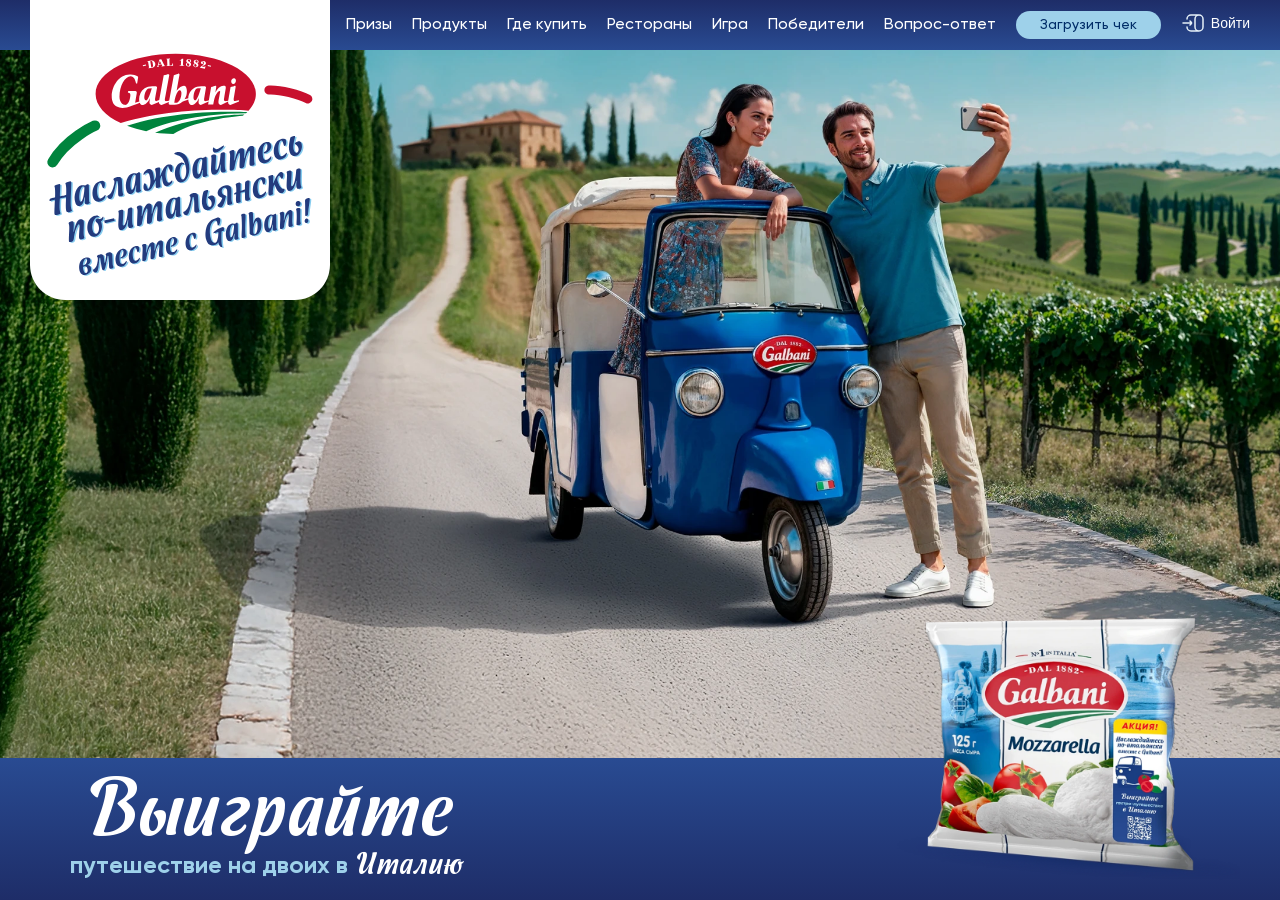
==== commit 4e8cea4a: "restourants" ====
--- a/index.html
+++ b/index.html
@@ -45,7 +45,7 @@
               <a href="#" class="menu__link"><span>Где купить</span></a>
             </li>
             <li>
-              <a href="#" class="menu__link"><span>Спецпроект</span></a>
+              <a class="menu__link" data-popup-open="restoraunts"><span>Рестораны</span></a>
             </li>
             <li>
               <a href="./#game" class="menu__link"><span>Игра</span></a>
@@ -871,6 +871,14 @@
           <br />
           <button type="button" class="button normal full" data-popup-close><span>Закрыть</span></button>
         </div>
+
+        <!--RESTORAUNTS POPUP-->
+        <div class="popup-content" id="restoraunts">
+          <button class="popup-close" data-popup-close></button>
+          <h2 class="title title--40 red">Рестораны</h2>
+          <a href="./Bocconcino" type="button" class="button normal full" data-popup-open="cheque"><span>Ресторан Bocconcino</span></a>
+          <a href="./Mushrooms" type="button" class="button normal full" data-popup-open="cheque"><span>Ресторан Mushrooms</span></a>
+        </div>
       </div>
     </div>
 
--- a/assets/css/styles.min.css
+++ b/assets/css/styles.min.css
@@ -1 +1 @@
-:root{--font: 'gilroy', sans-serif;--title: 'dessert-script', sans-serif;--white: #ffffff;--grey: #eef2ec;--grey-light: #f0f0f0;--black: #000000;--light-blue: #e5f0f8;--bg-blue: #9ed1ea;--blue-light: #02acf7;--blue: #012d68;--blue-hover: #0a499e;--red: #c10016;--red-hover: #d6132a;--green: #005e5d;--invalid: #ff0000;--cubic: ease}:root{font-synthesis:none;text-rendering:optimizeLegibility;-webkit-font-smoothing:antialiased;-moz-osx-font-smoothing:grayscale;outline:none;-webkit-tap-highlight-color:rgba(0,0,0,0);-webkit-backface-visibility:hidden;backface-visibility:hidden}*,*:before,*:after{padding:0;margin:0;-webkit-box-sizing:border-box;box-sizing:border-box;-webkit-tap-highlight-color:rgba(0,0,0,0)}html,body,.body{font-family:var(--font);font-size:14px;font-weight:400;height:100%;z-index:0}.body{display:-webkit-box;display:-ms-flexbox;display:flex;-webkit-box-orient:vertical;-webkit-box-direction:normal;-ms-flex-direction:column;flex-direction:column;width:100%;position:relative;overflow-x:hidden;overflow-y:auto;-ms-scroll-chaining:none;overscroll-behavior:none;font-family:var(--font);background-color:var(--blue-light);-webkit-overflow-scrolling:touch}img{display:block;-o-object-fit:cover;object-fit:cover;-webkit-user-select:none;-moz-user-select:none;-ms-user-select:none;user-select:none;pointer-events:none}h1,h2,h3,h4,h5,h6,b strong{color:inherit;font-family:var(--title);font-weight:400}a{color:inherit;text-decoration:none;outline:none}ul,ol,menu{list-style:none}fieldset{border:none}button{position:relative;border:none;cursor:pointer;background:none;color:inherit}button:disabled{cursor:auto;pointer-events:none;opacity:.3}.main{display:block;-webkit-box-flex:1;-ms-flex:1;flex:1;-webkit-box-pack:center;-ms-flex-pack:center;justify-content:center;-webkit-box-align:start;-ms-flex-align:start;align-items:flex-start;-ms-flex-line-pack:start;align-content:flex-start;position:relative;width:100%;height:auto}.container{display:block;position:relative;margin:0 auto;width:100%;max-width:1360px;padding:0px 30px;z-index:1}@media(max-width: 1365px){.container{max-width:1200px}}@media(max-width: 1279px){.container{max-width:1024px;padding:0px 20px}}@media(max-width: 1023px){.container{max-width:768px;padding:0px 20px}}@media(max-width: 767px){.container{max-width:414px;padding:0px 15px}}.section{display:block;width:100%;position:relative;overflow:hidden;z-index:1;padding:80px 0px;scroll-margin:60px}@media(max-width: 1439px){.section{scroll-margin:50px}}@media(max-width: 1023px){.section{padding:40px 0px}}.section.full{min-height:100svh}.section.visible{overflow:visible}@media(min-width: 1024px){.show-in-tablet{display:none !important}}@media(max-width: 1023px){.delete-in-tablet{display:none !important}}@media(min-width: 768px){.show-in-mobil{display:none !important}}.preloader{display:block;position:fixed;overflow:hidden;width:100%;height:100%;left:0px;top:0px;z-index:2001;padding:0px 40px;pointer-events:all}@media(max-width: 1439px){.preloader{padding:0px 30px}}@media(max-width: 767px){.preloader{padding:0px 15px}}.preloader:before{content:"";display:block;position:absolute;width:100%;height:100%;left:0px;top:0px;background:-webkit-gradient(linear, left top, left bottom, from(#294b92), to(#1e2d68));background:linear-gradient(#294b92, #1e2d68);opacity:1;-webkit-transition:opacity 1s var(--cubic);transition:opacity 1s var(--cubic)}.preloader.hidden:before{opacity:0}.preloader.hidden .preloader-center{width:400px;height:370px}@media(max-width: 1439px){.preloader.hidden .preloader-center{width:300px;height:300px}}@media(max-width: 1279px){.preloader.hidden .preloader-center{width:160px;height:160px}}@media(max-width: 1023px){.preloader.hidden .preloader-center{width:250px;height:250px}}@media(max-width: 767px){.preloader.hidden .preloader-center{width:130px;height:130px}}@media(max-width: 374px){.preloader.hidden .preloader-center{width:120px;height:120px}}.preloader.hidden .preloader-center{top:0%;-webkit-transform:translate(-50%, -100%);-ms-transform:translate(-50%, -100%);transform:translate(-50%, -100%)}.preloader.hidden.main-preloader .preloader-center{left:0%;top:0%;-webkit-transform:translate(0%, 0%);-ms-transform:translate(0%, 0%);transform:translate(0%, 0%)}.preloader-center{display:-webkit-box;display:-ms-flexbox;display:flex;-webkit-box-pack:center;-ms-flex-pack:center;justify-content:center;-webkit-box-align:end;-ms-flex-align:end;align-items:flex-end;-ms-flex-line-pack:end;align-content:flex-end;position:relative;width:560px;height:518px}@media(max-width: 1439px){.preloader-center{width:400px;height:370px}}@media(max-width: 1279px){.preloader-center{width:260px;height:242px}}.preloader-center{left:50%;top:50%;-webkit-transform:translate(-50%, -50%);-ms-transform:translate(-50%, -50%);transform:translate(-50%, -50%);-webkit-transition:width 1s var(--cubic),height 1s var(--cubic),left 1s var(--cubic),top 1s var(--cubic),-webkit-transform 1s var(--cubic);transition:width 1s var(--cubic),height 1s var(--cubic),left 1s var(--cubic),top 1s var(--cubic),-webkit-transform 1s var(--cubic);transition:width 1s var(--cubic),height 1s var(--cubic),left 1s var(--cubic),top 1s var(--cubic),transform 1s var(--cubic);transition:width 1s var(--cubic),height 1s var(--cubic),left 1s var(--cubic),top 1s var(--cubic),transform 1s var(--cubic),-webkit-transform 1s var(--cubic)}.preloader-center:before{content:"";display:block;position:absolute;left:0px;bottom:50%;background:var(--white);width:100%;height:10000px;z-index:0}.preloader-center img{position:relative;z-index:1;width:100%}@font-face{font-family:"dessert-script";src:url("../fonts/dessert-script.woff2") format("woff2"),url("../fonts/dessert-script.woff") format("woff");font-weight:400;font-style:normal}@font-face{font-family:"gilroy";src:url("../fonts/gilroy-bold.woff2") format("woff2"),url("../fonts/gilroy-bold.woff") format("woff");font-weight:700;font-style:normal}@font-face{font-family:"gilroy";src:url("../fonts/gilroy-semibold.woff2") format("woff2"),url("../fonts/gilroy-semibold.woff") format("woff");font-weight:600;font-style:normal}@font-face{font-family:"gilroy";src:url("../fonts/gilroy-medium.woff2") format("woff2"),url("../fonts/gilroy-medium.woff") format("woff");font-weight:500;font-style:normal}@font-face{font-family:"gilroy";src:url("../fonts/gilroy-regular.woff2") format("woff2"),url("../fonts/gilroy-regular.woff") format("woff");font-weight:400;font-style:normal}.title{display:block;width:100%;margin:0 auto;line-height:1;text-align:center}.title.red{color:var(--red)}.title.blue{color:var(--blue)}.title.white{color:var(--white)}.title.ta--l{text-align:left}.title.upper{text-transform:uppercase}.title.title--80{font-size:80px}@media(max-width: 1439px){.title.title--80{font-size:60px}}@media(max-width: 1279px){.title.title--80{font-size:50px}}@media(max-width: 767px){.title.title--80{font-size:44px}}.title.title--60{font-size:60px;line-height:1.2}@media(max-width: 1439px){.title.title--60{font-size:40px}}@media(max-width: 1279px){.title.title--60{font-size:40px}}@media(max-width: 767px){.title.title--60{font-size:32px}}.title.title--50{font-size:50px;line-height:1.2}.title.title--40{font-size:40px;line-height:1.2}@media(max-width: 666px){.title.title--40{font-size:36px}}.title.title--32{font-size:32px;line-height:1.2}.subtitle{font-size:24px;line-height:1.3;font-weight:400}@media(max-width: 767px){.subtitle{font-size:18px}}.subtitle.ta--c{text-align:center}:root{--input-font-family: var(--font);--input-font-size: 14px;--input-font-weight: 500;--input-text-transform: auto;--input-height: 46px;--input-padding: 0px 14px;--input-background: var(--white);--input-border: 1px solid var(--white);--input-border-radius: 12px;--input-color: var(--blue);--input-placeholder-color: var(--blue);--input-placeholder-opacity: 0.6;--invalid-border: 1px solid var(--invalid);--invalid-color: var(--invalid);--form-gap: 14px}@media(max-width: 1439px){:root{--input-height: 36px;--input-font-size: 14px;--input-border-radius: 5px}}.form{display:-webkit-box;display:-ms-flexbox;display:flex;position:relative;-ms-flex-wrap:wrap;flex-wrap:wrap;width:100%;margin-left:auto;margin-right:auto;gap:var(--form-gap)}.form fieldset{display:-webkit-box;display:-ms-flexbox;display:flex;position:relative;width:100%;-webkit-box-orient:vertical;-webkit-box-direction:normal;-ms-flex-direction:column;flex-direction:column;gap:14px}.label{display:block;width:100%;position:relative;color:inherit}.label .label__text{display:block;width:100%;padding:0px 4px;font-size:10px;font-family:var(--font);opacity:.5;font-weight:500;text-align:left;padding-bottom:5px}.label .placeholder{display:-webkit-box;display:-ms-flexbox;display:flex;position:absolute;width:0px;height:100%;left:18px;top:-2px}@media(max-width: 767px){.label .placeholder{top:0px}}.label .placeholder{-ms-flex-wrap:wrap;flex-wrap:wrap;-webkit-box-pack:start;-ms-flex-pack:start;justify-content:flex-start;-webkit-box-align:center;-ms-flex-align:center;align-items:center;-ms-flex-line-pack:center;align-content:center;color:var(--blue);opacity:.5;-webkit-transform:scale(1) translate(0px, 0px);-ms-transform:scale(1) translate(0px, 0px);transform:scale(1) translate(0px, 0px);-webkit-transition:-webkit-transform .2s;transition:-webkit-transform .2s;transition:transform .2s;transition:transform .2s, -webkit-transform .2s;pointer-events:none;white-space:nowrap}.input{width:100%;height:var(--input-height);background:var(--input-background);border:var(--input-border);border-radius:var(--input-border-radius);font-family:var(--input-font-family);font-size:var(--input-font-size);font-weight:var(--input-font-weight);color:var(--input-color);padding:var(--input-padding);text-transform:var(--input-text-transform);outline:none;-webkit-appearance:none;-moz-appearance:none;appearance:none;-webkit-transition:.3s;transition:.3s;-webkit-box-shadow:none;box-shadow:none;resize:none}.input::-webkit-input-placeholder{color:Var(--blue);opacity:.5;-webkit-transition:opacity .3s ease 0s;transition:opacity .3s ease 0s}.input::-moz-placeholder{color:Var(--blue);opacity:.5;-moz-transition:opacity .3s ease 0s;transition:opacity .3s ease 0s}.input:-ms-input-placeholder{color:Var(--blue);opacity:.5;-ms-transition:opacity .3s ease 0s;transition:opacity .3s ease 0s}.input::-ms-input-placeholder{color:Var(--blue);opacity:.5;-ms-transition:opacity .3s ease 0s;transition:opacity .3s ease 0s}.input::placeholder{color:Var(--blue);opacity:.5;-webkit-transition:opacity .3s ease 0s;transition:opacity .3s ease 0s}.input:focus::-webkit-input-placeholder{opacity:0}.input:focus::-moz-placeholder{opacity:0}.input:focus:-ms-input-placeholder{opacity:0}.input:focus::-ms-input-placeholder{opacity:0}.input:focus::placeholder{opacity:0}.input.input--textarea{height:100px}.input.invalid{border:var(--invalid-border);color:var(--invalid-color)}.input:not(:-moz-placeholder)+.placeholder{transform:scale(0.7) translate(-1.5px, -18px)}.input:not(:-ms-input-placeholder)+.placeholder{-ms-transform:scale(0.7) translate(-1.5px, -18px);transform:scale(0.7) translate(-1.5px, -18px)}.input:focus+.placeholder,.input:not(:placeholder-shown)+.placeholder{-webkit-transform:scale(0.7) translate(-1.5px, -18px);-ms-transform:scale(0.7) translate(-1.5px, -18px);transform:scale(0.7) translate(-1.5px, -18px)}.input:-webkit-autofill{-webkit-box-shadow:0 0 0px 1000px rgba(0,0,0,0) inset !important;box-shadow:0 0 0px 1000px rgba(0,0,0,0) inset !important;-webkit-text-fill-color:var(--input-color) !important;font-size:var(--input-font-size) !important;font-family:var(--input-font-family) !important;-webkit-transition:background-color 9999s ease-in-out 0s;transition:background-color 9999s ease-in-out 0s}.inputError{display:block;width:100%;height:0px;position:absolute;left:0px;top:calc(100% - 16px);text-align:left;overflow:hidden;-webkit-transition:.3s;transition:.3s;color:var(--invalid);font-size:14px;font-family:var(--font);z-index:20;pointer-events:none}.inputError span{display:inline-block;position:relative;padding:4px 10px 6px 10px;color:var(--white);font-weight:500;font-size:11px;border-radius:10px;background:var(--invalid);-webkit-box-shadow:0px 3px 10px rgba(0,0,0,.2);box-shadow:0px 3px 10px rgba(0,0,0,.2);top:0px;left:0px;margin-top:8px}.inputError span:before{content:"";display:block;position:absolute;width:8px;height:8px;background:var(--invalid);border-radius:0px;left:18px;top:-4px;-webkit-transform:scaleX(1.5) rotate(45deg);-ms-transform:scaleX(1.5) rotate(45deg);transform:scaleX(1.5) rotate(45deg)}.radio,.checkbox{display:none}.radio+.label__text,.checkbox+.label__text{display:-webkit-inline-box;display:-ms-inline-flexbox;display:inline-flex;-ms-flex-wrap:wrap;flex-wrap:wrap;-webkit-box-align:center;-ms-flex-align:center;align-items:center;-ms-flex-line-pack:center;align-content:center;position:relative;width:100%;min-height:24px;padding:0px;padding-left:40px;color:inherit;opacity:1;cursor:pointer;font-size:14px;line-height:1}.radio+.label__text span,.checkbox+.label__text span{display:inline;font-size:12px;line-height:1.2}.radio+.label__text span a,.checkbox+.label__text span a{display:inline;width:auto;margin:0;text-align:left;color:var(--yellow)}@media(hover: hover){.radio+.label__text span a:hover,.checkbox+.label__text span a:hover{text-decoration:underline}}.radio+.label__text:before,.checkbox+.label__text:before{content:"";display:block;position:absolute;left:0px;top:50%;-webkit-transform:translate(0%, -50%);-ms-transform:translate(0%, -50%);transform:translate(0%, -50%);width:24px;height:24px;border-radius:6px;border:1px solid var(--grey-light);background:var(--grey-light);-webkit-transition:border .3s;transition:border .3s}.radio:checked+.label__text:before,.checkbox:checked+.label__text:before{background:url("../img/svg/checkbox.svg") no-repeat center center;background-size:100% 100%}.radio.invalid+.label__text+.inputError,.checkbox.invalid+.label__text+.inputError{display:none;top:30px}.radio.invalid+.label__text,.checkbox.invalid+.label__text{color:var(--invalid)}.radio.invalid+.label__text:before,.checkbox.invalid+.label__text:before{border:1px solid var(--invalid)}.choices{background:none;border-radius:5px;width:100%;height:36px !important;background:#eef2ec;font-family:var(--font);text-align:left;border:none;margin:0 auto;z-index:10}.choices.is-open{border-radius:5px 5px 0px 0px}.choices.is-open .choices__inner{border-radius:5px 5px 0px 0px}.choices .choices__inner{background:none !important}.choices[data-type*=select-one] .choices__input{padding:0;border-bottom:none;margin:0}.choices__inner{width:calc(100% - 40px);text-align:left;border:none;padding:0 !important;border-radius:0px 0px 5px 5px;font-size:14px;font-weight:500;color:var(--black);overflow:hidden}.choices__list{border:none !important;overflow:hidden;padding:0px;background:none}.choices__list.choices__list--single{background:none !important;padding:0px 14px !important}.choices__list.choices__list--single>.choices__item{margin:0;height:36px;padding:0px !important;font-size:14px;margin-top:0}.choices__list--dropdown{left:0px;width:100% !important;border-radius:0px 0px 5px 5px !important;border:none !important;border-top:none !important;font-size:14px !important;font-weight:500;text-align:left;background:#eef2ec !important}.choices__list--dropdown.is-active{background:none}.choices__list--dropdown .choices__item{background:none !important;background-color:none !important;opacity:1}.choices__list--dropdown .choices__item.is-highlighted{background:rgba(0,0,0,.05) !important}.choices__item{display:block;background:none !important;background-color:none !important;-webkit-box-shadow:none;box-shadow:none;font-size:14px !important;width:100%;margin:0 auto;padding:0 !important;color:var(--black)}.choices__item.choices__item--selectable{display:-webkit-box;display:-ms-flexbox;display:flex;-webkit-box-pack:start;-ms-flex-pack:start;justify-content:flex-start;-webkit-box-align:center;-ms-flex-align:center;align-items:center;-ms-flex-line-pack:center;align-content:center;height:36px;padding:0px 14px !important}.choices__item:before,.choices__item:after{content:none !important}.choices[data-type*=select-one]{background:#eef2ec !important;background-color:#eef2ec !important}.choices[data-type*=select-one]::after{width:24px;height:24px;border:none !important;margin:0 !important;top:50%;right:6px;background:url("../img/svg/select.svg") no-repeat center center;-webkit-transform:translate(0px, -50%) rotate(0deg);-ms-transform:translate(0px, -50%) rotate(0deg);transform:translate(0px, -50%) rotate(0deg);-webkit-transition:.3s;transition:.3s}.choices.is-open[data-type*=select-one]::after{-webkit-transform:translate(0px, -50%) rotate(180deg);-ms-transform:translate(0px, -50%) rotate(180deg);transform:translate(0px, -50%) rotate(180deg)}@-webkit-keyframes button-shine{0%,60%{-webkit-transform:skew(-20deg) translate(-110%, 0%);transform:skew(-20deg) translate(-110%, 0%)}100%{-webkit-transform:skew(-20deg) translate(110%, 0%);transform:skew(-20deg) translate(110%, 0%)}}@keyframes button-shine{0%,60%{-webkit-transform:skew(-20deg) translate(-110%, 0%);transform:skew(-20deg) translate(-110%, 0%)}100%{-webkit-transform:skew(-20deg) translate(110%, 0%);transform:skew(-20deg) translate(110%, 0%)}}.buttons{display:-webkit-box;display:-ms-flexbox;display:flex;position:relative;width:100%;-ms-flex-wrap:wrap;flex-wrap:wrap;-webkit-box-pack:center;-ms-flex-pack:center;justify-content:center;-webkit-box-align:center;-ms-flex-align:center;align-items:center;gap:12px}.button{display:-webkit-box;display:-ms-flexbox;display:flex;height:40px;-webkit-box-pack:center;-ms-flex-pack:center;justify-content:center;-webkit-box-align:center;-ms-flex-align:center;align-items:center;-ms-flex-line-pack:center;align-content:center;position:relative;overflow:hidden;border-radius:40px;padding:0px 32px;background-color:var(--blue);font-family:var(--title);-webkit-transition:background-color .3s;transition:background-color .3s;font-weight:400}.button span{display:block;font-size:18px;line-height:1.2;color:var(--white)}.button>*{z-index:1;pointer-events:none}.button:before{content:"";display:block;position:absolute;left:0px;top:0px;width:100%;height:100%;background:-webkit-gradient(linear, left top, right top, from(rgba(0, 0, 0, 0)), color-stop(rgba(72, 175, 255, 0.502)), to(rgba(0, 0, 0, 0)));background:linear-gradient(90deg, rgba(0, 0, 0, 0), rgba(72, 175, 255, 0.502), rgba(0, 0, 0, 0));z-index:0;-webkit-animation:button-shine 4s ease-in-out infinite;animation:button-shine 4s ease-in-out infinite}@media(hover: hover){.button:hover{background-color:var(--blue-hover)}}.button.big{height:66px;padding:0px 40px}.button.big span{font-size:26px}@media(max-width: 767px){.button.big{height:52px;padding:0px 36px}.button.big span{font-size:18px}}.button.medium{height:54px;padding:0px 40px}.button.medium span{font-size:26px}@media(max-width: 767px){.button.medium{height:50px;padding:0px 36px}.button.medium span{font-size:18px}}.button.normal{height:50px;padding:0px 30px}.button.normal span{font-size:20px}.button.small{height:28px;padding:0px 24px}.button.small span{font-family:var(--font);font-weight:500;font-size:14px}.button.red{background-color:var(--red);height:50px;padding:0px 30px}.button.red span{font-size:24px}.button.red:before{background:-webkit-gradient(linear, left top, right top, from(rgba(0, 0, 0, 0)), color-stop(rgba(255, 255, 255, 0.5)), to(rgba(0, 0, 0, 0)));background:linear-gradient(90deg, rgba(0, 0, 0, 0), rgba(255, 255, 255, 0.5), rgba(0, 0, 0, 0))}@media(hover: hover){.button.red:hover{background-color:var(--red-hover)}}.button.light{background-color:var(--bg-blue)}.button.light span{color:var(--blue)}.button.light:before{background:var(--white);-webkit-transform:translate(-101%, 0%);-ms-transform:translate(-101%, 0%);transform:translate(-101%, 0%);-webkit-animation:none;animation:none;-webkit-transition:-webkit-transform .5s;transition:-webkit-transform .5s;transition:transform .5s;transition:transform .5s, -webkit-transform .5s;border-radius:40px}@media(hover: hover){.button.light:hover:before{-webkit-transform:translate(0%, 0%);-ms-transform:translate(0%, 0%);transform:translate(0%, 0%)}}.button.glass{background-color:rgba(158,209,234,.502)}.button.glass span{-webkit-transition:color .3s var(--cubic);transition:color .3s var(--cubic);color:var(--white)}.button.glass:before{background:var(--white);-webkit-transform:translate(-101%, 0%);-ms-transform:translate(-101%, 0%);transform:translate(-101%, 0%);-webkit-animation:none;animation:none;-webkit-transition:-webkit-transform .5s;transition:-webkit-transform .5s;transition:transform .5s;transition:transform .5s, -webkit-transform .5s;border-radius:40px}@media(hover: hover){.button.glass:hover span{color:var(--blue)}.button.glass:hover:before{-webkit-transform:translate(0%, 0%);-ms-transform:translate(0%, 0%);transform:translate(0%, 0%)}}.button.full{width:100%}.burger{display:none}.header{position:sticky;display:-webkit-box;display:-ms-flexbox;display:flex;-webkit-box-pack:justify;-ms-flex-pack:justify;justify-content:space-between;-webkit-box-align:center;-ms-flex-align:center;align-items:center;-ms-flex-line-pack:center;align-content:center;top:0px;left:0px;z-index:20;width:100%;height:60px;-ms-flex-negative:0;flex-shrink:0;background:-webkit-gradient(linear, left top, left bottom, from(#1e2d68), to(#294b92));background:linear-gradient(#1e2d68, #294b92);color:var(--white);padding:0px 40px;gap:20px}@media(max-width: 1439px){.header{padding:0px 30px;height:50px}}@media(max-width: 767px){.header{padding:0px 15px}}.header .button.show-in-tablet{margin-left:auto}.logo-wrapper{display:block;position:relative;z-index:2;width:120px;height:60px}.logo-wrapper img{width:100%}@media(max-width: 767px){.logo-wrapper{width:80px;height:50px}}.profile-button{display:-webkit-inline-box;display:-ms-inline-flexbox;display:inline-flex;position:relative;-ms-flex-wrap:wrap;flex-wrap:wrap;-webkit-box-pack:center;-ms-flex-pack:center;justify-content:center;-webkit-box-align:center;-ms-flex-align:center;align-items:center;-ms-flex-line-pack:center;align-content:center;gap:6px;font-size:14px;font-weight:500;color:var(--white);-webkit-transition:color .3s;transition:color .3s}.profile-button:hover,.profile-button:focus{color:var(--bg-blue)}.navigation{display:-webkit-box;display:-ms-flexbox;display:flex;-webkit-box-align:center;-ms-flex-align:center;align-items:center;-webkit-box-pack:center;-ms-flex-pack:center;justify-content:center;z-index:2;margin-left:auto}.menu{display:-webkit-inline-box;display:-ms-inline-flexbox;display:inline-flex;-webkit-box-flex:1;-ms-flex:1;flex:1;-ms-flex-wrap:wrap;flex-wrap:wrap;-webkit-box-pack:center;-ms-flex-pack:center;justify-content:center;-webkit-box-align:center;-ms-flex-align:center;align-items:center;-ms-flex-line-pack:center;align-content:center;gap:20px}.menu li .menu__link{font-size:16px;font-weight:500;line-height:1;-webkit-transition:color .3s;transition:color .3s;cursor:pointer}.menu li .menu__link.active,.menu li .menu__link:hover,.menu li .menu__link:focus{color:var(--bg-blue)}@media(min-width: 1440px){.menu li .button{margin-left:30px}}@media(max-width: 1279px){.menu{gap:18px}.menu li .menu__link{font-size:14px}}@media(max-width: 1199px){.header:before{content:"";position:absolute;width:100%;height:50px;left:0px;top:0px;z-index:1;background:-webkit-gradient(linear, left top, left bottom, from(#1e2d68), to(#294b92));background:linear-gradient(#1e2d68, #294b92);pointer-events:none}.header{z-index:2}.header .logo{display:block;position:relative;z-index:2}.header .button.show-in-tablet{padding:0px 16px;z-index:2}.burger{display:-webkit-box;display:-ms-flexbox;display:flex;position:relative;right:10px;-webkit-box-pack:center;-ms-flex-pack:center;justify-content:center;-webkit-box-align:center;-ms-flex-align:center;align-items:center;-ms-flex-line-pack:center;align-content:center;width:30px;height:30px;font-size:0px;z-index:2;margin-left:15px;margin-right:-5px;-ms-flex-negative:0;flex-shrink:0}.burger span,.burger:before,.burger:after{position:absolute;height:2px;background:var(--white);-webkit-transition:.6s;transition:.6s;opacity:1;z-index:1}.burger:before{content:"";width:100%}.burger:after{content:"";width:100%}.burger span{width:100%;-webkit-transform:translate(0px, 0px);-ms-transform:translate(0px, 0px);transform:translate(0px, 0px)}.burger:before{-webkit-transform:translate(0px, -10px) rotate(0deg);-ms-transform:translate(0px, -10px) rotate(0deg);transform:translate(0px, -10px) rotate(0deg)}.burger:after{-webkit-transform:translate(0px, 10px) rotate(0deg);-ms-transform:translate(0px, 10px) rotate(0deg);transform:translate(0px, 10px) rotate(0deg)}.burger.open span{-webkit-transform:translate(10px, 0px);-ms-transform:translate(10px, 0px);transform:translate(10px, 0px);opacity:0}.burger.open:before{-webkit-transform:translate(0px, 0px) rotate(45deg);-ms-transform:translate(0px, 0px) rotate(45deg);transform:translate(0px, 0px) rotate(45deg)}.burger.open:after{-webkit-transform:translate(0px, 0px) rotate(-45deg);-ms-transform:translate(0px, 0px) rotate(-45deg);transform:translate(0px, 0px) rotate(-45deg)}.navigation{position:fixed;-webkit-box-align:start;-ms-flex-align:start;align-items:flex-start;width:100%;height:100vh;overflow-x:hidden;overflow-y:auto;scrollbar-width:none;-ms-overflow-style:none;top:0px;right:0px;background:var(--blue);-webkit-transform:translate(0%, 0%);-ms-transform:translate(0%, 0%);transform:translate(0%, 0%);-webkit-transition:opacity .3s ease .3s;transition:opacity .3s ease .3s;opacity:0;pointer-events:none;padding:0px;z-index:-1}.navigation::-webkit-scrollbar{width:0px;height:0px;display:none}.navigation .menu{-webkit-transition:opacity .3s ease 0s,-webkit-transform .3s ease 0s;transition:opacity .3s ease 0s,-webkit-transform .3s ease 0s;transition:transform .3s ease 0s,opacity .3s ease 0s;transition:transform .3s ease 0s,opacity .3s ease 0s,-webkit-transform .3s ease 0s;opacity:0;-webkit-transform:translate(0%, -20%);-ms-transform:translate(0%, -20%);transform:translate(0%, -20%)}.navigation.open{pointer-events:all;opacity:1;-webkit-transform:translate(0%, 0%);-ms-transform:translate(0%, 0%);transform:translate(0%, 0%);-webkit-transition:opacity .3s ease 0s;transition:opacity .3s ease 0s}.navigation.open .menu{-webkit-transition:opacity .5s ease 0s,-webkit-transform .5s ease 0s;transition:opacity .5s ease 0s,-webkit-transform .5s ease 0s;transition:transform .5s ease 0s,opacity .5s ease 0s;transition:transform .5s ease 0s,opacity .5s ease 0s,-webkit-transform .5s ease 0s;opacity:1;-webkit-transform:translate(0%, 0%);-ms-transform:translate(0%, 0%);transform:translate(0%, 0%)}.menu{padding:80px 30px 50px 30px;width:100%;max-width:768px;min-height:100svh;-ms-flex-wrap:nowrap;flex-wrap:nowrap;-webkit-box-orient:vertical;-webkit-box-direction:normal;-ms-flex-direction:column;flex-direction:column;-webkit-box-pack:start;-ms-flex-pack:start;justify-content:flex-start;-webkit-box-align:center;-ms-flex-align:center;align-items:center;-ms-flex-line-pack:center;align-content:center;gap:30px}}@media(max-width: 1199px)and (max-width: 767px){.menu{padding:60px 20px 40px 20px}}@media(max-width: 1199px){.menu li{-webkit-box-ordinal-group:2;-ms-flex-order:1;order:1}.menu li:first-child,.menu li:last-child{margin-top:auto}.menu li .menu__link{font-size:22px;font-weight:500}.menu li .button.small{height:40px;margin-bottom:30px}.menu li .button.small span{font-size:22px;font-weight:500}.profile-button{gap:12px;font-size:22px}.profile-button img{width:32px}}.swiper{width:100%}.arrow{display:block;position:absolute;width:40px;height:60px}@media(max-width: 1023px){.arrow{width:32px;height:32px}}.arrow{cursor:pointer;-webkit-transition:.3s;transition:.3s;z-index:4}.arrow.swiper-button-disabled{opacity:0;pointer-events:none}.arrow[data-arrow-prev]{right:100%;top:50%;-webkit-transform:translate(-50%, -50%);-ms-transform:translate(-50%, -50%);transform:translate(-50%, -50%);background:url("../img/svg/arrow-left.svg") no-repeat center center}@media(max-width: 1023px){.arrow[data-arrow-prev]{background-size:100% auto;right:calc(100% - 16px)}}.arrow[data-arrow-next]{left:100%;top:50%;-webkit-transform:translate(50%, -50%);-ms-transform:translate(50%, -50%);transform:translate(50%, -50%);background:url("../img/svg/arrow-right.svg") no-repeat center center}@media(max-width: 1023px){.arrow[data-arrow-next]{background-size:100% auto;left:calc(100% - 16px)}}.swiper-pagination{display:-webkit-box;display:-ms-flexbox;display:flex;position:relative;width:364px !important;max-width:calc(100% - 40px);height:12px;margin-left:auto;margin-right:auto;margin-top:24px;-webkit-box-pack:center;-ms-flex-pack:center;justify-content:center;-webkit-box-align:center;-ms-flex-align:center;align-items:center;-ms-flex-line-pack:center;align-content:center;top:0px !important;left:0px !important;bottom:0px !important;-webkit-transform:translate(0%, 0%) !important;-ms-transform:translate(0%, 0%) !important;transform:translate(0%, 0%) !important;gap:2px;overflow:visible}@media(max-width: 767px){.swiper-pagination{margin-top:14px}}.swiper-pagination .swiper-pagination-bullet{-webkit-box-flex:1;-ms-flex:1;flex:1;width:auto !important;height:8px !important;border-radius:0px !important;background:hsla(0,0%,100%,.5);-webkit-transform:scale(1) translate(0px, 0px) !important;-ms-transform:scale(1) translate(0px, 0px) !important;transform:scale(1) translate(0px, 0px) !important;left:0px !important;margin:0 !important;opacity:1;-webkit-box-shadow:inset 0px 4px 4px rgba(0,0,0,0);box-shadow:inset 0px 4px 4px rgba(0,0,0,0);-webkit-transition:background .3s !important;transition:background .3s !important}.swiper-pagination .swiper-pagination-bullet:first-child{border-radius:20px 0px 0px 20px !important}.swiper-pagination .swiper-pagination-bullet:last-child{border-radius:0px 20px 20px 0px !important}.swiper-pagination .swiper-pagination-bullet.swiper-pagination-bullet-active{background:#fff}.swiper-pagination.big .swiper-pagination-bullet{width:52px !important}.swiper-pagination.big .swiper-pagination-bullet.swiper-pagination-bullet-active{background:#44caf6;-webkit-box-shadow:inset 4px 4px 10px #00eaff;box-shadow:inset 4px 4px 10px #00eaff}@media(max-width: 767px){.swiper-pagination.big .swiper-pagination-bullet{width:26px !important;height:6px !important;-webkit-box-shadow:inset 0px 2px 2px rgba(0,0,0,.25);box-shadow:inset 0px 2px 2px rgba(0,0,0,.25)}}[data-accordeon]{display:block;position:relative;width:100%}[data-accordeon] [data-accordeon-header]{cursor:pointer;-webkit-user-select:none;-moz-user-select:none;-ms-user-select:none;user-select:none;outline:none;position:relative}[data-accordeon] [data-accordeon-header]:before{content:"";position:absolute;right:16px;top:50%;width:24px;height:24px;background:url("../img/svg/arrow-down.svg") no-repeat center center;background-size:24px 24px;-webkit-transform:translate(0%, -50%) rotate(0deg);-ms-transform:translate(0%, -50%) rotate(0deg);transform:translate(0%, -50%) rotate(0deg);-webkit-transition:-webkit-transform .5s ease 0s;transition:-webkit-transform .5s ease 0s;transition:transform .5s ease 0s;transition:transform .5s ease 0s, -webkit-transform .5s ease 0s}@media(max-width: 1279px){[data-accordeon] [data-accordeon-header]:before{right:14px}}@media(max-width: 767px){[data-accordeon] [data-accordeon-header]:before{right:10px}}[data-accordeon].active>[data-accordeon-header]:before{-webkit-transform:translate(0%, -50%) rotate(180deg);-ms-transform:translate(0%, -50%) rotate(180deg);transform:translate(0%, -50%) rotate(180deg)}[data-accordeon-body]{display:block;position:relative;overflow:hidden;width:100%;height:0px}.section--hero{display:-webkit-box;display:-ms-flexbox;display:flex;padding:0;background:url("../img/hero/bg.webp") no-repeat center center/cover;margin-top:-60px;padding-top:60px}@media(max-width: 1439px){.section--hero{margin-top:-50px;padding-top:50px}}.hero-content{background:-webkit-gradient(linear, left bottom, left top, from(#1e2d68), to(#294b92));background:linear-gradient(to top, #1e2d68 0%, #294b92 100%);color:var(--white);margin-top:auto;display:block;width:100%;padding:20px 0px}.hero-text{display:inline-block;text-align:center}.hero-text strong{font-size:110px;line-height:1}.hero-text span{font-family:var(--font);font-size:38px;line-height:1;font-weight:700;color:var(--bg-blue)}.hero-text span b{font-family:var(--title);font-weight:400;font-size:48px;line-height:inherit;color:var(--white)}.hero-image{position:absolute;right:0px;bottom:0px;width:478px;-webkit-transform:translate(12.8%, 0%);-ms-transform:translate(12.8%, 0%);transform:translate(12.8%, 0%)}@media(min-width: 1600px){.hero-image{-webkit-transform:translate(20%, 0%);-ms-transform:translate(20%, 0%);transform:translate(20%, 0%)}}@media(min-width: 1920px){.hero-image{width:550px;-webkit-transform:translate(45%, 0%);-ms-transform:translate(45%, 0%);transform:translate(45%, 0%)}}@media(min-width: 2560px){.hero-image{width:650px;-webkit-transform:translate(80%, 0%);-ms-transform:translate(80%, 0%);transform:translate(80%, 0%)}}@media(max-width: 1439px){.section--hero{background:url("../img/hero/bg.webp") no-repeat center -20px/cover}.hero-content{padding:10px 0px 20px 0px}.hero-text strong{font-size:80px}.hero-text span{font-size:24px}.hero-text span b{font-size:30px}.hero-image{width:400px;-webkit-transform:translate(0%, 0%);-ms-transform:translate(0%, 0%);transform:translate(0%, 0%)}}@media(max-width: 1599px){.section--hero{height:100svh;min-height:650px !important}}@media(max-width: 1365px){.hero-image{width:350px}}@media(max-width: 1279px){.section--hero{height:100svh;min-height:100svh !important}.hero-image{width:330px}}@media(max-width: 767px){.section--hero{height:100svh;max-height:100svh;min-height:668px !important;background:#294b91 url("../img/hero/bg-mobil.webp") no-repeat center -50px/cover}.hero-content{padding:20px 0px 14px 0px}.hero-text{text-align:left}.hero-text strong{font-size:54px;line-height:1}.hero-text span{display:block;font-size:18px;line-height:1.2}.hero-text span b{font-size:24px;line-height:inherit}.hero-image{width:260px;right:-20px;bottom:64px}}.howToWin{display:-webkit-box;display:-ms-flexbox;display:flex;-ms-flex-wrap:wrap;flex-wrap:wrap;max-width:1242px;margin:0 auto;gap:14px;counter-reset:howToWin}.howToWin li{display:-webkit-box;display:-ms-flexbox;display:flex;-webkit-box-flex:1;-ms-flex:1;flex:1;position:relative;-webkit-box-orient:vertical;-webkit-box-direction:normal;-ms-flex-direction:column;flex-direction:column;-webkit-box-pack:start;-ms-flex-pack:start;justify-content:flex-start;-webkit-box-align:center;-ms-flex-align:center;align-items:center;gap:18px;text-align:center;counter-increment:howToWin}.howToWin li:before{content:counter(howToWin);display:-webkit-box;display:-ms-flexbox;display:flex;position:absolute;left:0px;top:20px;-webkit-box-pack:center;-ms-flex-pack:center;justify-content:center;-webkit-box-align:center;-ms-flex-align:center;align-items:center;-ms-flex-line-pack:center;align-content:center;width:50px;height:50px;border-radius:50px;background-color:var(--red);color:var(--white);font-family:var(--title);font-size:36px;-ms-flex-negative:0;flex-shrink:0;line-height:50px;z-index:2}.howToWin li .button{margin-top:10px}.howToWin__image{display:-webkit-box;display:-ms-flexbox;display:flex;position:relative;width:100%;-ms-flex-wrap:wrap;flex-wrap:wrap;-webkit-box-pack:center;-ms-flex-pack:center;justify-content:center;-webkit-box-align:center;-ms-flex-align:center;align-items:center;-ms-flex-line-pack:center;align-content:center;z-index:1}.howToWin__image:before{content:"";display:block;width:100%;padding-top:100%}.howToWin__image img{position:absolute;width:166.666666%}.howToWin__title,.howToWin__text{display:block;position:relative;z-index:2;margin:0 auto}.howToWin__title{font-family:var(--font);text-transform:uppercase;font-size:26px;font-weight:700}.howToWin__text{max-width:240px;font-size:16px;line-height:1.5}@media(max-width: 1279px){.howToWin li{gap:12px}.howToWin li:before{top:20px;width:40px;height:40px;font-size:28px;line-height:40px}.howToWin li .button{margin-top:8px}.howToWin__title{font-size:22px}.howToWin__text{font-size:14px}}@media(max-width: 1023px){.howToWin{max-width:600px;gap:32px}.howToWin li{-webkit-box-flex:1;-ms-flex:auto;flex:auto;width:calc(50% - 16px);gap:14px}.howToWin li .button{margin-top:10px}.howToWin__title{font-size:24px}.howToWin__text{font-size:16px}}@media(max-width: 767px){.howToWin{max-width:260px;gap:14px}.howToWin li{-webkit-box-flex:1;-ms-flex:auto;flex:auto;width:100%;gap:8px}.howToWin li .button{margin-top:10px}.howToWin__image{max-width:200px}.howToWin__title{font-size:24px}.howToWin__text{max-width:238px;font-size:14px}}.section--about{display:-webkit-box;display:-ms-flexbox;display:flex;height:100svh;padding-top:94px;padding-bottom:40px;background:url("../img/about/about.webp") no-repeat right bottom/cover;color:var(--white)}.section--about .container{display:-webkit-box;display:-ms-flexbox;display:flex;-webkit-box-flex:1;-ms-flex:1;flex:1;-webkit-box-orient:vertical;-webkit-box-direction:normal;-ms-flex-direction:column;flex-direction:column;-webkit-box-pack:justify;-ms-flex-pack:justify;justify-content:space-between;-webkit-box-align:start;-ms-flex-align:start;align-items:flex-start}.section--about .subtitle{max-width:650px;font-size:22px;margin-top:28px}.section--about .title--80 span{display:inline-block;max-width:245px;font-size:22px;line-height:1.1;font-family:var(--font);font-weight:500;margin-left:20px}.about-title{display:block;width:100%;margin-bottom:10px}.about-title span{display:inline-block;font-family:var(--font);margin-left:120px;font-weight:600;padding:10px 30px;background:var(--white);border-radius:50px;color:var(--blue)}.about-slider{max-width:730px;margin:auto 0px}.about-slider .swiper-slide{opacity:0 !important;pointer-events:none}.about-slider .swiper-slide.swiper-slide-fully-visible{opacity:1 !important;pointer-events:all}.calendar{display:-webkit-inline-box;display:-ms-inline-flexbox;display:inline-flex;position:relative;color:var(--blue);background:var(--white);-webkit-box-align:end;-ms-flex-align:end;align-items:flex-end;padding:20px 24px 20px 0px;border-radius:0px 20px 20px 0px;gap:10px;margin-top:90px}@media(min-width: 1441px){.calendar{padding:20px 24px 20px 10px;border-radius:20px}}.calendar p{display:block;position:relative;z-index:2;font-size:22px;line-height:1.4}.calendar img{position:relative;top:20px;width:182px;margin-top:-90px;margin-bottom:0px;z-index:2}.calendar:before{content:"";display:block;position:absolute;right:50%;top:0px;width:10000px;height:100%;background:var(--white);z-index:0}@media(min-width: 1441px){.calendar:before{content:none}}@media(max-width: 1439px){.section--about{height:auto}.section--about .subtitle{font-size:16px;margin-top:28px}.section--about .title--80 span{max-width:200px;font-size:16px;margin-left:10px}.about-title span{margin-left:140px;padding:10px 26px;font-size:16px}.about-slider{max-width:580px}.calendar{padding:20px 24px 20px 0px;gap:10px;margin-top:50px}.calendar p{font-size:14px}.calendar img{width:150px;margin-top:-90px}}@media(max-width: 1023px){.section--about{background:url("../img/about/about-tablet.webp") no-repeat center bottom/cover}.calendar{margin-top:60vw}}@media(max-width: 767px){.section--about{background:url("../img/about/about-mobil.webp") no-repeat center bottom/cover;padding-top:54px;padding-bottom:36px}.section--about .title--80{font-size:40px}.section--about .title--80 span{max-width:110px;font-size:10px;line-height:1.3;margin-left:5px}}@media(max-width: 767px)and (max-width: 374px){.section--about .title--80{font-size:38px}.section--about .title--80 span{display:none}}@media(max-width: 767px){.section--about .subtitle{font-size:18px;margin-top:24px}.about-title span{display:block;max-width:162px;position:relative;padding:6px 24px;font-size:18px;line-height:1;margin:0 auto;margin-bottom:16px}.about-slider{max-width:100%}.calendar{margin-top:70vw;padding:20px 50px 20px 0px}.calendar p{max-width:270px;font-size:18px;line-height:1.3;font-weight:400}.calendar p br{display:none}.calendar img{position:absolute;left:-4px;top:auto;bottom:calc(100% - 20px);width:114px;margin-top:0px}}.sticky-background-wrapper{display:block;width:100%;position:relative;z-index:0}.sticky-background-wrapper.to-top{margin-top:-60px}.sticky-background{display:block;position:sticky;left:0px;top:0px;width:100%;height:100svh;background:url("../img/sticky-bg.webp") no-repeat center center/cover;z-index:0;pointer-events:none}.first-in-scroll-area{margin-top:-100svh}.section--prizes#prizes-garanty{padding-top:20px}.section--prizes .container{display:-webkit-box;display:-ms-flexbox;display:flex;-webkit-box-orient:vertical;-webkit-box-direction:normal;-ms-flex-direction:column;flex-direction:column;-webkit-box-align:center;-ms-flex-align:center;align-items:center}.section--prizes .subtitle{color:var(--white);margin-bottom:30px;margin-top:34px}@media(max-width: 1023px){.section--prizes .subtitle{font-size:18px;line-height:1.5;text-align:center}}@media(max-width: 767px){.section--prizes .subtitle{margin-bottom:24px;margin-top:24px}}.prizes{display:block;width:100%;position:relative;margin-top:40px;max-width:1160px}@media(max-width: 1279px){.prizes{max-width:756px}}@media(max-width: 1023px){.prizes{max-width:650px}}@media(max-width: 767px){.prizes{max-width:300px}}.prizes.prizes--mini{max-width:756px}@media(max-width: 1023px){.prizes.prizes--mini{max-width:650px}}@media(max-width: 767px){.prizes.prizes--mini{max-width:300px}}.prizes .swiper{overflow:visible}.prizes .swiper .swiper-slide{opacity:0;pointer-events:none;-webkit-transition:opacity .5s;transition:opacity .5s}.prizes .swiper .swiper-slide.swiper-slide-active,.prizes .swiper .swiper-slide.swiper-slide-active+.swiper-slide,.prizes .swiper .swiper-slide.swiper-slide-active+.swiper-slide+.swiper-slide{opacity:1;pointer-events:all}@media(max-width: 1279px){.prizes .swiper .swiper-slide.swiper-slide-active+.swiper-slide+.swiper-slide{opacity:0;pointer-events:none}}@media(max-width: 767px){.prizes .swiper .swiper-slide.swiper-slide-active+.swiper-slide{opacity:0;pointer-events:none}}.prize{display:-webkit-box;display:-ms-flexbox;display:flex;position:relative;width:100%;-webkit-box-orient:vertical;-webkit-box-direction:normal;-ms-flex-direction:column;flex-direction:column;-webkit-box-pack:center;-ms-flex-pack:center;justify-content:center;-webkit-box-align:center;-ms-flex-align:center;align-items:center;-ms-flex-line-pack:center;align-content:center;gap:20px;padding:24px;border-radius:30px;text-align:center;background-color:var(--white)}@media(max-width: 767px){.prize{padding:20px}}.prize__image{display:-webkit-box;display:-ms-flexbox;display:flex;position:relative;-webkit-box-pack:center;-ms-flex-pack:center;justify-content:center;-webkit-box-align:center;-ms-flex-align:center;align-items:center;-ms-flex-line-pack:center;align-content:center;width:100%;max-width:300px}.prize__image:before{content:"";display:block;width:100%;padding-top:100%}.prize__image img{width:100%;position:absolute}.prize__text{display:block;width:100%;min-height:56px;font-size:24px;font-weight:600;line-height:1.2;color:var(--blue)}@media(max-width: 1023px){.prize__text{font-size:20px}}.sticky-background-wrapper{display:block;width:100%;position:relative;z-index:0}.sticky-background-wrapper.to-top{margin-top:-60px}.sticky-background{display:block;position:sticky;left:0px;top:0px;width:100%;height:100svh;background:url("../img/sticky-bg.webp") no-repeat center center/cover;z-index:0;pointer-events:none}.first-in-scroll-area{margin-top:-100svh}.section--prizes#prizes-garanty{padding-top:20px}.section--prizes .container{display:-webkit-box;display:-ms-flexbox;display:flex;-webkit-box-orient:vertical;-webkit-box-direction:normal;-ms-flex-direction:column;flex-direction:column;-webkit-box-align:center;-ms-flex-align:center;align-items:center}.section--prizes .subtitle{color:var(--white);margin-bottom:30px;margin-top:34px}@media(max-width: 1023px){.section--prizes .subtitle{font-size:18px;line-height:1.5;text-align:center}}@media(max-width: 767px){.section--prizes .subtitle{margin-bottom:24px;margin-top:24px}}.prizes{display:block;width:100%;position:relative;margin-top:40px;max-width:1160px}@media(max-width: 1279px){.prizes{max-width:756px}}@media(max-width: 1023px){.prizes{max-width:650px}}@media(max-width: 767px){.prizes{max-width:300px}}.prizes.prizes--mini{max-width:756px}@media(max-width: 1023px){.prizes.prizes--mini{max-width:650px}}@media(max-width: 767px){.prizes.prizes--mini{max-width:300px}}.prizes .swiper{overflow:visible}.prizes .swiper .swiper-slide{opacity:0;pointer-events:none;-webkit-transition:opacity .5s;transition:opacity .5s}.prizes .swiper .swiper-slide.swiper-slide-active,.prizes .swiper .swiper-slide.swiper-slide-active+.swiper-slide,.prizes .swiper .swiper-slide.swiper-slide-active+.swiper-slide+.swiper-slide{opacity:1;pointer-events:all}@media(max-width: 1279px){.prizes .swiper .swiper-slide.swiper-slide-active+.swiper-slide+.swiper-slide{opacity:0;pointer-events:none}}@media(max-width: 767px){.prizes .swiper .swiper-slide.swiper-slide-active+.swiper-slide{opacity:0;pointer-events:none}}.prize{display:-webkit-box;display:-ms-flexbox;display:flex;position:relative;width:100%;-webkit-box-orient:vertical;-webkit-box-direction:normal;-ms-flex-direction:column;flex-direction:column;-webkit-box-pack:center;-ms-flex-pack:center;justify-content:center;-webkit-box-align:center;-ms-flex-align:center;align-items:center;-ms-flex-line-pack:center;align-content:center;gap:20px;padding:24px;border-radius:30px;text-align:center;background-color:var(--white)}@media(max-width: 767px){.prize{padding:20px}}.prize__image{display:-webkit-box;display:-ms-flexbox;display:flex;position:relative;-webkit-box-pack:center;-ms-flex-pack:center;justify-content:center;-webkit-box-align:center;-ms-flex-align:center;align-items:center;-ms-flex-line-pack:center;align-content:center;width:100%;max-width:300px}.prize__image:before{content:"";display:block;width:100%;padding-top:100%}.prize__image img{width:100%;position:absolute}.prize__text{display:block;width:100%;min-height:56px;font-size:24px;font-weight:600;line-height:1.2;color:var(--blue)}@media(max-width: 1023px){.prize__text{font-size:20px}}.section--game{display:-webkit-box;display:-ms-flexbox;display:flex;-webkit-box-align:center;-ms-flex-align:center;align-items:center;min-height:100vh;background-color:var(--blue);color:var(--white);padding-top:100px;padding-bottom:56px;scroll-margin:0px}.section--game.no-padding{padding:0}.section--game .subtitle{max-width:580px;margin-top:40px}.sea{display:block;position:absolute;width:100%;height:100%;left:0px;top:0px;opacity:.1;-o-object-fit:cover;object-fit:cover}.game-prize-info{display:-webkit-box;display:-ms-flexbox;display:flex;position:relative;max-width:560px;-webkit-box-pack:center;-ms-flex-pack:center;justify-content:center;-webkit-box-align:center;-ms-flex-align:center;align-items:center;-ms-flex-line-pack:center;align-content:center;gap:56px;margin-top:42px}.game-prize-info .info p{font-size:24px;font-weight:600;line-height:1.5;text-transform:uppercase}.game-prize-info .info .button{margin-top:30px}.italy-full-image{position:absolute;max-width:565px;right:-20px;bottom:-50px}.popup-is-opened .go-back,.popup-is-opened .game-bottom-text{-webkit-transform:translateX(-200%);-ms-transform:translateX(-200%);transform:translateX(-200%);opacity:0;pointer-events:none}.popup-is-opened .game-timer{-webkit-transform:translateX(200%);-ms-transform:translateX(200%);transform:translateX(200%);opacity:0;pointer-events:none}.game-bottom-text{display:-webkit-inline-box;display:-ms-inline-flexbox;display:inline-flex;position:absolute;left:36px;bottom:40px;z-index:2;font-size:18px;font-weight:400;line-height:1.4;-webkit-transform:translateX(0%);-ms-transform:translateX(0%);transform:translateX(0%);-webkit-transition:opacity 1s var(--cubic),-webkit-transform 1s var(--cubic);transition:opacity 1s var(--cubic),-webkit-transform 1s var(--cubic);transition:transform 1s var(--cubic),opacity 1s var(--cubic);transition:transform 1s var(--cubic),opacity 1s var(--cubic),-webkit-transform 1s var(--cubic);pointer-events:auto;opacity:1}.game-bottom-text.hidden{-webkit-transform:translateX(-200%);-ms-transform:translateX(-200%);transform:translateX(-200%);pointer-events:none;opacity:0}.go-back{display:-webkit-inline-box;display:-ms-inline-flexbox;display:inline-flex;position:absolute;left:36px;top:40px;z-index:2;-webkit-box-pack:start;-ms-flex-pack:start;justify-content:flex-start;-webkit-box-align:center;-ms-flex-align:center;align-items:center;-ms-flex-line-pack:center;align-content:center;gap:12px;-webkit-transform:translateX(0%);-ms-transform:translateX(0%);transform:translateX(0%);-webkit-transition:opacity 1s var(--cubic),-webkit-transform 1s var(--cubic);transition:opacity 1s var(--cubic),-webkit-transform 1s var(--cubic);transition:transform 1s var(--cubic),opacity 1s var(--cubic);transition:transform 1s var(--cubic),opacity 1s var(--cubic),-webkit-transform 1s var(--cubic);pointer-events:auto;opacity:1}.go-back.hidden{-webkit-transform:translateX(-200%);-ms-transform:translateX(-200%);transform:translateX(-200%);pointer-events:none;opacity:0}.go-back span{font-size:24px;font-weight:600;font-family:var(--font);-webkit-transition:color .3s var(--cubic);transition:color .3s var(--cubic)}.go-back:before{content:"";display:block;width:12px;height:20px;background:url("../img/svg/go-back.svg") no-repeat center center/cover}@media(hover: hover){.go-back:hover span{color:var(--bg-blue)}}.game-timer{display:-webkit-box;display:-ms-flexbox;display:flex;position:absolute;right:30px;top:30px;width:80px;height:80px;border-radius:80px;background-color:var(--red);color:var(--white);z-index:2;-webkit-box-pack:center;-ms-flex-pack:center;justify-content:center;-webkit-box-align:center;-ms-flex-align:center;align-items:center;-ms-flex-line-pack:center;align-content:center;-webkit-transform:translateX(0%);-ms-transform:translateX(0%);transform:translateX(0%);-webkit-transition:opacity 1s var(--cubic),-webkit-transform 1s var(--cubic);transition:opacity 1s var(--cubic),-webkit-transform 1s var(--cubic);transition:transform 1s var(--cubic),opacity 1s var(--cubic);transition:transform 1s var(--cubic),opacity 1s var(--cubic),-webkit-transform 1s var(--cubic);pointer-events:auto;opacity:1}.game-timer.hidden{-webkit-transform:translateX(200%);-ms-transform:translateX(200%);transform:translateX(200%);opacity:0;pointer-events:none}.game-timer span{font-family:var(--font);font-size:42px;font-weight:700}.game-wrapper{display:block;position:relative;width:100%;height:100%;padding:30px;min-height:100svh;z-index:1}@media(max-width: 1439px){.section--game{padding-top:150px;padding-bottom:50px}.section--game .subtitle{max-width:450px;margin-top:20px;font-size:18px}.game-prize-info{max-width:450px;gap:40px;margin-top:42px}.game-prize-info img{max-width:120px}.game-prize-info .info p{font-size:20px}.game-prize-info .info .button{margin-top:30px}.italy-full-image{max-width:480px;right:auto;left:54%;bottom:-40px}.game-wrapper{padding:30px}}@media(max-width: 1279px){.section--game{padding-top:100px;padding-bottom:100px;min-height:calc(100svh - 50px);scroll-margin:50px}.italy-full-image{max-width:450px;left:50%;bottom:-50px}.game-bottom-text{left:24px;bottom:30px;font-size:14px}.go-back{left:24px;top:30px;gap:0px}.go-back span{display:none}.go-back:before{width:16px;height:30px}.game-timer{right:15px;top:15px;width:60px;height:60px}.game-timer span{font-size:30px}.popup-game-logo{width:142px}}@media(max-width: 1023px){.section--game{padding-top:100px;padding-bottom:40px;min-height:10px}.section--game .container{max-width:690px}.italy-full-image{position:relative;width:100%;max-width:375px;left:auto;bottom:auto;margin:0px auto -50px auto}.game-prize-info{margin-top:0px}}@media(max-width: 767px){.section--game{padding-top:40px}.section--game .title,.section--game .subtitle{text-align:center;margin-left:auto;margin-right:auto}.italy-full-image{max-width:340px;margin:0px auto -60px auto}.game-prize-info{max-width:320px;gap:26px;margin:0 auto;margin-top:42px}.game-prize-info img{max-width:84px}.game-prize-info .info p{font-size:18px}.game-prize-info .info .button{margin-top:16px}}.winners{display:-webkit-box;display:-ms-flexbox;display:flex;position:relative;width:100%;max-width:1164px;margin:0 auto;-webkit-box-orient:vertical;-webkit-box-direction:normal;-ms-flex-direction:column;flex-direction:column;-webkit-box-pack:center;-ms-flex-pack:center;justify-content:center;-webkit-box-align:center;-ms-flex-align:center;align-items:center;-ms-flex-line-pack:center;align-content:center;gap:40px;padding-top:30px}.winners-filters{display:-webkit-box;display:-ms-flexbox;display:flex;position:relative;width:100%;-ms-flex-wrap:wrap;flex-wrap:wrap;-webkit-box-pack:justify;-ms-flex-pack:justify;justify-content:space-between;-webkit-box-align:center;-ms-flex-align:center;align-items:center;-ms-flex-line-pack:center;align-content:center;gap:12px}.winners-filters .choices{background:none;border-radius:22px;width:100%;min-width:220px;height:44px !important;background:rgba(128,213,251,.9) !important;backdrop-filter:blur(2px);margin:0;z-index:10;font-weight:400}.winners-filters .choices.is-open{border-radius:22px 22px 0px 0px !important}.winners-filters .choices.is-open .choices__inner{border-radius:22px 22px 0px 0px !important}.winners-filters .choices__inner{font-weight:400;background:none !important;font-weight:500 !important}.winners-filters .choices[data-type*=select-one]::after{right:12px;background:url("../img/svg/select-red.svg") no-repeat center center}.winners-filters .choices__list.choices__list--single{background:none !important;padding:0px 0px 0px 16px !important}.winners-filters .choices__list.choices__list--single>.choices__item{height:44px;text-wrap:nowrap;color:rgba(1,45,104,.6) !important}.winners-filters .choices__list--dropdown{left:0px;width:100% !important;border-radius:0px 0px 22px 22px !important;background:rgba(128,213,251,.9) !important;font-weight:500 !important}.winners-filters .choices__list--dropdown .choices__item{background:none;backdrop-filter:blur(2px);opacity:1;color:rgba(1,45,104,.6) !important}.winners-filters .choices__list--dropdown .choices__item.is-selected{background:hsla(0,0%,100%,.3) !important}.winners-filters .choices__list--dropdown .choices__item.is-highlighted{background:hsla(0,0%,100%,.3) !important}.winners-filters .form{margin:0;max-width:220px}.winners-filters .form .input{background:rgba(128,213,251,.9);border:2px solid rgba(128,213,251,.9);height:44px;border-radius:44px;padding:0px 50px 0px 16px;backdrop-filter:blur(2px);color:rgba(1,45,104,.6)}.winners-filters .form .input::-webkit-input-placeholder{color:rgba(1,45,104,.6);opacity:1}.winners-filters .form .input::-moz-placeholder{color:rgba(1,45,104,.6);opacity:1}.winners-filters .form .input:-ms-input-placeholder{color:rgba(1,45,104,.6);opacity:1}.winners-filters .form .input::-ms-input-placeholder{color:rgba(1,45,104,.6);opacity:1}.winners-filters .form .input::placeholder{color:rgba(1,45,104,.6);opacity:1}.winners-filters .form .input:focus::-webkit-input-placeholder{opacity:0}.winners-filters .form .input:focus::-moz-placeholder{opacity:0}.winners-filters .form .input:focus:-ms-input-placeholder{opacity:0}.winners-filters .form .input:focus::-ms-input-placeholder{opacity:0}.winners-filters .form .input:focus::placeholder{opacity:0}.winners-filters .search-submit{width:40px;height:40px;position:absolute;background:url("../img/svg/search.svg") no-repeat center center;right:8px;top:2px;border-radius:44px;font-size:0;color:rgba(0,0,0,0)}.table{position:relative;text-align:left;width:100%;border-spacing:0;border:none;table-layout:fixed}.table thead{min-height:58px;border-radius:58px;color:var(--white);font-size:18px;line-height:1;position:relative;overflow:hidden;z-index:1}.table thead tr{background:-webkit-gradient(linear, left top, right top, from(rgba(255, 255, 255, 0)), color-stop(5%, rgba(255, 255, 255, 0)), color-stop(5%, var(--blue)), color-stop(50%, #3c6b99), color-stop(95%, var(--blue)), color-stop(95%, rgba(255, 255, 255, 0)), to(rgba(255, 255, 255, 0)));background:linear-gradient(90deg, rgba(255, 255, 255, 0) 0%, rgba(255, 255, 255, 0) 5%, var(--blue) 5%, #3c6b99 50%, var(--blue) 95%, rgba(255, 255, 255, 0) 95%, rgba(255, 255, 255, 0) 100%)}.table thead th{text-wrap:nowrap;color:var(--bg-blue);font-weight:500}.table thead th:first-child{background:-webkit-gradient(linear, left top, right top, from(var(--blue)), color-stop(var(--blue)), to(rgba(0, 0, 0, 0)));background:linear-gradient(90deg, var(--blue), var(--blue), rgba(0, 0, 0, 0))}.table thead th:last-child{background:-webkit-gradient(linear, left top, right top, from(rgba(0, 0, 0, 0)), color-stop(var(--blue)), to(var(--blue)));background:linear-gradient(90deg, rgba(0, 0, 0, 0), var(--blue), var(--blue))}.table th,.table td{width:22%;height:58px}.table th:first-child,.table td:first-child{border-radius:60px 0px 0px 60px;padding-left:36px;padding-right:100%;text-align:right;width:28%}.table th:last-child,.table td:last-child{border-radius:0px 60px 60px 0px;padding-right:36px;width:28%}.table tbody{color:var(--blue);font-weight:500;font-size:14px;line-height:1.2}.table tbody tr:nth-child(2n+2){background:rgba(0,0,0,0)}.table tbody tr:nth-child(2n+2) td{background:rgba(128,213,251,.9)}.table tbody tr td:first-child{padding-left:116px}.pagination{display:-webkit-box;display:-ms-flexbox;display:flex;position:relative;-ms-flex-wrap:wrap;flex-wrap:wrap;-webkit-box-pack:center;-ms-flex-pack:center;justify-content:center;-webkit-box-align:center;-ms-flex-align:center;align-items:center;-ms-flex-line-pack:center;align-content:center;gap:10px}.pagination li{display:-webkit-box;display:-ms-flexbox;display:flex;position:relative;width:32px;height:32px;-webkit-box-pack:center;-ms-flex-pack:center;justify-content:center;-webkit-box-align:center;-ms-flex-align:center;align-items:center;-ms-flex-line-pack:center;align-content:center}.pagination li:first-child,.pagination li:last-child{width:40px;height:40px}.pagination li:first-child a.disabled,.pagination li:last-child a.disabled{opacity:.2;pointer-events:none}.pagination li:first-child{margin-right:24px}.pagination li:last-child{margin-left:24px}.pagination-btn{display:-webkit-box;display:-ms-flexbox;display:flex;position:relative;-webkit-box-pack:center;-ms-flex-pack:center;justify-content:center;-webkit-box-align:center;-ms-flex-align:center;align-items:center;-ms-flex-line-pack:center;align-content:center;width:100%;height:100%;background-color:var(--bg-blue);border-radius:50px;line-height:1;color:var(--blue);font-weight:500;font-size:16px;-webkit-transition:background-color .3s,color .3s;transition:background-color .3s,color .3s}.pagination-btn.active{background-color:var(--blue);color:var(--white)}@media(hover: hover){.pagination-btn:hover{background-color:var(--blue-hover);color:var(--white)}}.pagination-btn.prev,.pagination-btn.next{background-color:var(--blue)}@media(hover: hover){.pagination-btn.prev:hover,.pagination-btn.next:hover{background-color:var(--blue-hover)}}.pagination-btn.prev:disabled,.pagination-btn.next:disabled{opacity:.3;pointer-events:none}@media(max-width: 1439px){.winners{max-width:calc(100% - 60px);gap:30px}.winners-filters{gap:12px}}@media(max-width: 1023px){.table thead{font-size:14px}.table th:first-child,.table td:first-child{padding-left:20px;width:26%}.table th:last-child,.table td:last-child{padding-right:20px;width:30%}.table tbody{font-size:12px}.table tbody tr td:first-child{padding-left:20px}}@media(max-width: 767px){.winners{max-width:100%}.winners-filters{-webkit-box-pack:space-evenly;-ms-flex-pack:space-evenly;justify-content:space-evenly;margin:0px}.winners-filters .choices{min-width:300px}.winners-filters form{-webkit-box-ordinal-group:3;-ms-flex-order:2;order:2}.winners-filters .form{max-width:300px;-webkit-box-ordinal-group:2;-ms-flex-order:1;order:1}.table thead{font-size:12px}.table thead th{height:50px;text-wrap:wrap}.table thead th span{display:none}.table thead th:last-child{text-transform:capitalize}.table th,.table td{width:22%;padding:6px 3px;text-wrap:wrap}.table th:first-child,.table td:first-child{padding-left:14px;padding-right:2px;width:22%;text-align:left}.table th:last-child,.table td:last-child{padding-right:14px;width:34%}.table tbody{font-size:10px}.table tbody tr td:first-child{padding-left:14px}.pagination{gap:8px}.pagination li{width:30px;height:30px}.pagination li:first-child,.pagination li:last-child{width:38px;height:38px}.pagination li:first-child{margin-right:10px}.pagination li:last-child{margin-left:10px}}.section--faq{padding-top:50px}.faq{display:-webkit-box;display:-ms-flexbox;display:flex;gap:24px;-webkit-box-align:start;-ms-flex-align:start;align-items:flex-start;padding:70px 50px 0px 50px}.faq .active .question{border-radius:20px 20px 0px 0px}.faq .white{color:var(--white)}.faq .red{color:var(--red)}.faq__list{display:-webkit-box;display:-ms-flexbox;display:flex;-webkit-box-flex:1;-ms-flex:1;flex:1;gap:2px;-webkit-box-orient:vertical;-webkit-box-direction:normal;-ms-flex-direction:column;flex-direction:column}.question{position:relative;background:var(--light-blue);border-radius:20px;padding:16px 50px 16px 20px;color:var(--blue);-webkit-transition:.5s border-radius ease 0s;transition:.5s border-radius ease 0s}.question p{font-size:18px;line-height:1.2;font-weight:500}.answer{display:-webkit-box;display:-ms-flexbox;display:flex;-webkit-box-orient:vertical;-webkit-box-direction:normal;-ms-flex-direction:column;flex-direction:column;width:100%;position:relative;gap:14px;padding:16px 20px;background:var(--white);color:var(--blue);margin-top:2px;border-radius:0px 0px 20px 20px}.answer p{display:block;width:100%;font-size:14px;font-weight:500;line-height:1.4}.answer h2,.answer h3,.answer h4,.answer h5,.answer h6{display:block;margin-top:4px;margin-bottom:-8px;font-weight:700;font-size:16px}.answer b,.answer strong{font-weight:500}.answer ul{list-style:disc;display:block;margin:-4px 0px;color:var(--blue);padding-left:1.3em}.answer ul li{padding:2px 0px}.answer ul li>*{color:var(--blue)}.answer a{font-weight:500}@media(hover: hover){.answer a:hover{text-decoration:underline}}.faq__sidebar{display:block;position:sticky;top:0px;width:100%;max-width:436px;-ms-flex-negative:0;flex-shrink:0;padding:32px;background:-webkit-gradient(linear, left top, left bottom, from(#1e2d68), to(#294b92));background:linear-gradient(#1e2d68, #294b92);color:var(--white);border-radius:20px}.faq__sidebar>p{display:block;position:relative;text-align:center;margin-top:12px;font-size:16px;line-height:1.2;font-weight:400}.form.form--callback{position:relative;max-width:372px;margin-top:24px;margin-bottom:5px;gap:10px}.form.form--callback .input{height:46px;border-radius:12px;padding:0px 16px}.form.form--callback .input.textarea{height:70px;padding-top:12px}.form.form--callback .input.textarea+.placeholder{height:46px}.form.form--callback fieldset{margin-top:14px;margin-bottom:14px}.form.form--callback fieldset .label__text{font-weight:500}.form.form--callback fieldset a{text-decoration:underline;-webkit-transition:color .3s var(--cubic);transition:color .3s var(--cubic)}.form.form--callback fieldset a:hover{color:var(--bg-blue)}.form.form--callback .radio+.label__text span,.form.form--callback .checkbox+.label__text span{font-size:14px;font-weight:400}.form.form--callback .radio+.label__text:before,.form.form--callback .checkbox+.label__text:before{width:24px;height:24px;top:0px;-webkit-transform:translate(0px, 0px);-ms-transform:translate(0px, 0px);transform:translate(0px, 0px)}.accordeon.active .faq__sidebar{-webkit-transition:top 0s linear .5s;transition:top 0s linear .5s;top:80px}@media(max-width: 1439px){.faq{width:calc(100% - 60px);gap:24px;padding:30px 0px 0px 0px;margin:0 auto}.question p{font-size:18px}.answer br{display:none}.faq__sidebar{max-width:400px;padding:32px 26px}.faq__sidebar>p{font-size:15px}}@media(max-width: 1279px){.question p{font-size:16px}.faq__sidebar{max-width:360px;padding:32px}.faq__sidebar>p{max-width:290px;font-size:16px;margin-left:auto;margin-right:auto}}@media(max-width: 1023px){.faq{-webkit-box-orient:vertical;-webkit-box-direction:normal;-ms-flex-direction:column;flex-direction:column;-webkit-box-pack:center;-ms-flex-pack:center;justify-content:center}.faq__sidebar{max-width:100%;padding:32px}}@media(max-width: 767px){.faq{width:100%;gap:24px;padding:24px 0px 0px 0px;margin:0 auto}.question{padding:16px 60px 16px 16px}.answer{padding:14px 16px}}.section--products{min-height:100svh;padding-top:120px}@media(max-width: 767px){.section--products{padding-top:100px}}.section--products .title.title--60{margin-top:22px;line-height:1.3}.products{display:-webkit-box;display:-ms-flexbox;display:flex;position:relative;width:100%;max-width:1160px}@media(max-width: 767px){.products{max-width:320px}}.products{margin:0 auto;margin-top:26px;-ms-flex-wrap:wrap;flex-wrap:wrap;-webkit-box-pack:center;-ms-flex-pack:center;justify-content:center;gap:10px}.products li{width:calc((100% - 20px)/3)}@media(max-width: 1023px){.products li{width:calc((100% - 20px)/2)}}@media(max-width: 767px){.products li{width:100%}}.product{display:-webkit-box;display:-ms-flexbox;display:flex;position:relative;width:100%;-webkit-box-orient:vertical;-webkit-box-direction:normal;-ms-flex-direction:column;flex-direction:column;-webkit-box-pack:center;-ms-flex-pack:center;justify-content:center;-webkit-box-align:center;-ms-flex-align:center;align-items:center;-ms-flex-line-pack:center;align-content:center;text-align:center;gap:20px;border-radius:30px;padding:24px 40px;background:var(--white)}.product-image{display:-webkit-box;display:-ms-flexbox;display:flex;position:relative;width:100%;-ms-flex-wrap:wrap;flex-wrap:wrap;-webkit-box-pack:center;-ms-flex-pack:center;justify-content:center;-webkit-box-align:center;-ms-flex-align:center;align-items:center;-ms-flex-line-pack:center;align-content:center}.product-image:before{content:"";display:block;width:100%;padding-top:100%}.product-image img{position:absolute;max-width:100%}.product-text{display:block;min-height:48px;text-transform:uppercase;font-size:20px;line-height:1.2;font-weight:600;color:var(--blue)}@media(max-width: 1279px){.product-text{font-size:18px}}.section--profile{padding-top:120px;min-height:100svh}.profile{display:-webkit-box;display:-ms-flexbox;display:flex;position:relative;width:100%;max-width:1020px;margin:56px auto 0px auto;-ms-flex-wrap:wrap;flex-wrap:wrap;-webkit-box-pack:center;-ms-flex-pack:center;justify-content:center;gap:56px}.profile-user,.profile-game{display:-webkit-box;display:-ms-flexbox;display:flex;position:relative;-webkit-box-orient:vertical;-webkit-box-direction:normal;-ms-flex-direction:column;flex-direction:column;-webkit-box-flex:1;-ms-flex:1;flex:1;max-width:482px}.profile-user{-webkit-box-align:start;-ms-flex-align:start;align-items:flex-start;text-align:left;background-color:var(--white);border-radius:30px;padding:30px;gap:20px}.profile-user ul{display:-webkit-box;display:-ms-flexbox;display:flex;-webkit-box-orient:vertical;-webkit-box-direction:normal;-ms-flex-direction:column;flex-direction:column;gap:14px}.profile-user ul li{font-size:20px;line-height:1.2;color:var(--blue);font-weight:400}.profile-user ul li a{font-weight:700}.profile-user ul li a:hover{color:var(--blue-hover)}.logout{width:24px;position:absolute;right:36px;bottom:36px}.profile-game{gap:36px;-webkit-box-align:center;-ms-flex-align:center;align-items:center}.profile-game-text{display:-webkit-box;display:-ms-flexbox;display:flex;position:relative;width:100%;-webkit-box-orient:vertical;-webkit-box-direction:normal;-ms-flex-direction:column;flex-direction:column;-webkit-box-pack:center;-ms-flex-pack:center;justify-content:center;-webkit-box-align:center;-ms-flex-align:center;align-items:center;-ms-flex-line-pack:center;align-content:center;gap:10px;background:var(--blue);color:var(--white);padding:28px;border-radius:30px}.profile-game-text strong,.profile-game-text p{line-height:1.2;text-transform:uppercase;font-weight:600}.profile-game-text strong{font-size:24px}.profile-game-text p{font-size:16px}.profile-game-text .button{margin-top:10px}.profile-section{display:-webkit-box;display:-ms-flexbox;display:flex;position:relative;overflow:hidden;width:100%;-webkit-box-orient:vertical;-webkit-box-direction:normal;-ms-flex-direction:column;flex-direction:column;-webkit-box-pack:center;-ms-flex-pack:center;justify-content:center;-webkit-box-align:center;-ms-flex-align:center;align-items:center;-ms-flex-line-pack:center;align-content:center;gap:32px;background:var(--white);max-width:1020px;margin:100px auto 0px auto;padding:40px 60px;border-radius:32px}.profile-section.blue{background:var(--blue);color:var(--white);margin:40px auto 0px auto}.profile-section .prizes{margin-top:32px;max-width:876px}.profile-section .prize{padding:35px 20px;min-height:392px;gap:13px}.profile-section .prize.choose{padding:24px}.profile-section .prize.choose .prize__image{max-width:160px}.profile-section .prize__text{min-height:56px;font-size:20px}.profile-section .arrow[data-arrow-prev]{right:99.2%}.profile-section .arrow[data-arrow-next]{left:99.2%}.profile-section .choices{background:none;width:100%;height:36px !important;border-radius:5px;background:#eef2ec !important;margin:0;z-index:10;font-weight:400}.profile-section .choices.is-open{border-radius:5px 5px 0px 0px !important}.profile-section .choices.is-open .choices__inner{border-radius:5px 5px 0px 0px !important}.profile-section .choices__inner{font-weight:400;line-height:1 !important;background:none !important;font-weight:500 !important}.profile-section .choices[data-type*=select-one]::after{right:8px}.profile-section .choices__list.choices__list--single{background:none !important;padding:0px 0px 0px 16px !important}.profile-section .choices__list.choices__list--single>.choices__item{height:36px;color:var(--black) !important}.profile-section .choices__list--dropdown{left:0px;width:100% !important;border-radius:0px 0px 5px 5px !important;background:#eef2ec !important;font-weight:500 !important}.profile-section .choices__list--dropdown .choices__item{background:none;opacity:1;color:var(--black) !important;font-size:12px !important;line-height:1.1 !important}.profile-section .choices__list--dropdown .choices__item.is-selected{background:rgba(0,0,0,.1) !important}.profile-section .choices__list--dropdown .choices__item.is-highlighted{background:rgba(0,0,0,.1) !important}.my-cheque-table{border-collapse:collapse;border-spacing:0;width:100%;text-transform:uppercase;color:var(--blue);text-align:left;font-size:16px;font-weight:400;table-layout:fixed}.my-cheque-table thead{font-weight:700;font-size:20px;min-height:80px}.my-cheque-table th,.my-cheque-table td{height:80px;padding:0px 20px}.my-cheque-table th:first-child,.my-cheque-table td:first-child{width:43%;padding-left:50px}.my-cheque-table th:last-child,.my-cheque-table td:last-child{width:200px;padding-right:50px}.my-cheque-table th{border-bottom:3px solid var(--bg-blue)}.my-cheque-table td{border-bottom:1px solid var(--bg-blue)}.choose-btn.red{height:47px;border-radius:16px}.choose-btn.red span{font-family:var(--font);font-size:16px;font-weight:500}@media(max-width: 1279px){.section--profile{padding-top:118px}.profile{max-width:768px;margin:40px auto 0px auto;gap:20px}.profile-user,.profile-game{max-width:482px}.profile-user{border-radius:20px;padding:20px}.profile-user .title--40{font-size:32px}.profile-user ul li{font-size:16px}.logout{width:20px;right:20px;bottom:20px}.profile-game{gap:20px}.profile-game-text{padding:20px;padding-bottom:30px}.profile-game-text strong{font-size:17.5px}.profile-game-text p{font-size:11px;text-align:center}.profile-game-text .button{margin-top:10px}.profile-section{gap:20px;max-width:768px;margin:50px auto 0px auto;padding:32px;border-radius:30px}.profile-section.blue{margin:32px auto 0px auto}.profile-section .prizes{margin-top:16px;max-width:620px}.profile-section .prize{padding:24px 20px;min-height:410px;gap:13px}.profile-section .prize__text{min-height:54px;font-size:20px}.profile-section .arrow[data-arrow-prev]{right:99%}.profile-section .arrow[data-arrow-next]{left:99%}.profile-section .choices__list--dropdown .choices__item{font-size:13px !important}.my-cheque-table thead{font-size:18px;min-height:50px}.my-cheque-table th,.my-cheque-table td{height:50px;padding:0px 20px}.my-cheque-table th:first-child,.my-cheque-table td:first-child{width:41%;padding-left:32px}.my-cheque-table th:last-child,.my-cheque-table td:last-child{width:200px;padding-right:32px}}@media(max-width: 767px){.section--profile{padding-top:120px}.profile{max-width:414px;margin:40px auto 0px auto;gap:20px}.profile-user,.profile-game{max-width:100%}.profile-user{padding-bottom:20px}.profile-user .title--40{font-size:30px}.profile-game-text{padding-bottom:20px}.profile-section{gap:20px;max-width:100%;margin:50px auto 0px auto;padding:32px}.profile-section.blue{margin:20px auto 0px auto}.profile-section .prizes{margin-top:16px;max-width:100%}.profile-section .prize{padding:20px 15px;min-height:385px}.profile-section .prize__text{min-height:54px;font-size:20px}.profile-section .arrow[data-arrow-prev]{right:94.5%}.profile-section .arrow[data-arrow-next]{left:94.5%}.profile-section .choices__list--dropdown .choices__item{font-size:12px !important}.my-cheque-table thead{font-size:12px;min-height:40px}.my-cheque-table th,.my-cheque-table td{height:40px;padding:0px 5px;font-size:10px;white-space:nowrap}.my-cheque-table th:first-child,.my-cheque-table td:first-child{width:auto;padding-left:0px}.my-cheque-table th:last-child,.my-cheque-table td:last-child{width:auto;padding-right:0px}}.body.locked{overflow-x:hidden;overflow-y:hidden}.backdrop{-webkit-transform:translateZ(0);transform:translateZ(0);will-change:opacity;-webkit-backface-visibility:hidden;backface-visibility:hidden;-webkit-tap-highlight-color:rgba(0,0,0,0);display:grid;place-items:center;position:fixed;top:0;left:0;width:100%;height:100dvh;z-index:1000;overflow-x:hidden;overflow-y:scroll;-webkit-overflow-scrolling:touch;backdrop-filter:blur(10px);-webkit-transition:opacity .5s ease-in-out 0s,visibility .5s ease-in-out 0s;transition:opacity .5s ease-in-out 0s,visibility .5s ease-in-out 0s;opacity:0;pointer-events:none;visibility:hidden}.backdrop.backdrop--game{overflow-y:auto}.backdrop.active{visibility:visible;opacity:1;pointer-events:all}.backdrop:before{content:"";display:block;position:absolute;pointer-events:none;left:0px;right:0px;top:0px;width:100%;height:100%;background:var(--blue);opacity:.5;grid-area:1/1/2/2}.popup{position:relative;-webkit-transition:.5s;transition:.5s;-webkit-transform:translate(0px, 50px);-ms-transform:translate(0px, 50px);transform:translate(0px, 50px);opacity:0;z-index:1;-webkit-user-select:none;-moz-user-select:none;-ms-user-select:none;user-select:none;width:100%;pointer-events:none}.popup.popup--game{-webkit-transform:translate(0px, 0px);-ms-transform:translate(0px, 0px);transform:translate(0px, 0px)}.popup.visible{opacity:1;-webkit-transform:translate(0px, 0px);-ms-transform:translate(0px, 0px);transform:translate(0px, 0px)}.popup-close{display:block;position:absolute;width:20px;height:20px;right:20px;top:20px;cursor:pointer}.popup-close:after{content:"";display:block;width:100%;height:100%;-webkit-transition:-webkit-transform .3s;transition:-webkit-transform .3s;transition:transform .3s;transition:transform .3s, -webkit-transform .3s;-webkit-transform:rotate(0deg);-ms-transform:rotate(0deg);transform:rotate(0deg);background:url("../img/svg/close.svg") no-repeat center center/cover}.popup-close:hover:after{-webkit-transform:rotate(90deg);-ms-transform:rotate(90deg);transform:rotate(90deg)}.popup-content{display:-webkit-box;display:-ms-flexbox;display:flex;-webkit-box-orient:vertical;-webkit-box-direction:normal;-ms-flex-direction:column;flex-direction:column;-webkit-box-pack:center;-ms-flex-pack:center;justify-content:center;-webkit-box-align:center;-ms-flex-align:center;align-items:center;-ms-flex-line-pack:center;align-content:center;text-align:center;gap:16px;position:relative;margin:20px auto;width:calc(100% - 30px);-webkit-user-select:none;-moz-user-select:none;-ms-user-select:none;user-select:none;pointer-events:all;max-width:375px;background:var(--white);padding:50px 32px 32px;-ms-flex-negative:0;flex-shrink:0;border-radius:30px;-webkit-box-shadow:0px 10px 20px rgba(1,45,104,.3);box-shadow:0px 10px 20px rgba(1,45,104,.3)}@media(max-width: 666px){.popup-content{padding:50px 20px 30px}}.popup-content.popup-game{min-height:100svh;max-width:100%;background:none;padding:0;border-radius:0px;-webkit-box-shadow:none;box-shadow:none;gap:18px;margin:0px auto}.popup-content.recipe{max-width:768px}.popup-content.dark{background:-webkit-gradient(linear, left top, left bottom, from(#1e2d68), to(#294b92));background:linear-gradient(#1e2d68, #294b92)}.popup-content.dark .label__text{color:var(--white)}.popup-game{color:var(--white)}.popup-game .popup-game-text{display:-webkit-box;display:-ms-flexbox;display:flex;position:relative;width:100%;-webkit-box-orient:vertical;-webkit-box-direction:normal;-ms-flex-direction:column;flex-direction:column;-webkit-box-pack:center;-ms-flex-pack:center;justify-content:center;-webkit-box-align:center;-ms-flex-align:center;align-items:center;-ms-flex-line-pack:center;align-content:center;gap:50px;margin:auto}@media(max-width: 1279px){.popup-game .popup-game-text{gap:32px}.popup-game .popup-game-text .button{-ms-flex-negative:0;flex-shrink:0;width:300px;max-width:300px;min-width:300px}}.popup-game .button{min-width:354px}.popup-game .subtitle{max-width:580px;line-height:1.4}.popup-game .subtitle b{display:block;font-size:32px;line-height:1.4;font-weight:400;color:var(--bg-blue)}@media(max-width: 1279px){.popup-game .subtitle b{font-size:24px}}#game-intro .button,#game-win .button{margin-top:14px;margin-bottom:60px}#game-win .popup-game-text{gap:32px}.popup-game-logo{display:block;-ms-flex-negative:0;flex-shrink:0;width:158px}.popup-game-logo img{width:100%}.example{display:-webkit-box;display:-ms-flexbox;display:flex;-webkit-box-orient:vertical;-webkit-box-direction:normal;-ms-flex-direction:column;flex-direction:column;-webkit-box-pack:center;-ms-flex-pack:center;justify-content:center;-webkit-box-align:center;-ms-flex-align:center;align-items:center;-ms-flex-line-pack:center;align-content:center;gap:10px}.example img{width:100%}.example span{font-size:12px;opacity:.7}.scanner{display:-webkit-box;display:-ms-flexbox;display:flex;position:relative;overflow:hidden;width:100%;height:200px;border-radius:30px;background:var(--blue);-ms-flex-wrap:wrap;flex-wrap:wrap;-webkit-box-pack:center;-ms-flex-pack:center;justify-content:center;-webkit-box-align:center;-ms-flex-align:center;align-items:center;-ms-flex-line-pack:center;align-content:center;margin-top:10px}.scanner video{width:100%;height:100%;z-index:1}.scanner .scanner__error{display:block;position:absolute;width:100%;max-width:250px;padding:20px;text-align:center;font-size:12px;line-height:1.4;font-weight:400;color:var(--white);opacity:.7;z-index:10}.register-check-list{display:-webkit-box;display:-ms-flexbox;display:flex;width:100%;margin-top:10px;margin-bottom:20px;-webkit-box-orient:vertical;-webkit-box-direction:normal;-ms-flex-direction:column;flex-direction:column;gap:20px;font-family:var(--font);text-align:left}.register-check-list li{position:relative;padding-left:40px;font-size:16px;font-weight:500}@media(max-width: 767px){.register-check-list li{font-size:14px}}.register-check-list li ul{display:-webkit-box;display:-ms-flexbox;display:flex;width:100%;-webkit-box-orient:vertical;-webkit-box-direction:normal;-ms-flex-direction:column;flex-direction:column;gap:5px;margin:5px 0px;padding-left:5px}.register-check-list li ul li{padding-left:0px;list-style:disc;list-style-position:inside;font-size:12px}.register-check-list li ul li span{font-size:16px}.register-check-list li img{position:absolute;width:32px;height:32px;left:0px;top:-5px}@media(max-width: 767px){.register-check-list li img{width:25px;height:25px;left:0px;top:-6px}}.popup-link{color:var(--blue);font-weight:500;font-size:16px;line-height:1.2;cursor:pointer;border-bottom:1px solid var(--blue);margin:0 auto;margin-top:5px;-webkit-transition:opacity .3s var(--cubic),color .3s var(--cubic),border-bottom .3s var(--cubic);transition:opacity .3s var(--cubic),color .3s var(--cubic),border-bottom .3s var(--cubic)}.popup-link.white{color:var(--white);font-weight:400;opacity:.8;border-bottom:1px solid var(--white)}@media(hover: hover){.popup-link:hover{color:var(--blue-hover);border-bottom:1px solid var(--blue-hover)}.popup-link.white:hover{opacity:1;color:var(--white);border-bottom:1px solid var(--white)}}.popup-subtitle{color:var(--blue);font-size:16px;line-height:1.2;font-weight:500}.popup-subtitle.white{color:var(--white);opacity:.8;font-weight:400}.popup-subtitle.small{font-size:14px;font-weight:400}.popup-subtitle.ta--l{text-align:left}.popup-subtitle.full{width:100%}.recipe-content{display:-webkit-box;display:-ms-flexbox;display:flex;position:relative;width:100%;-ms-flex-wrap:wrap;flex-wrap:wrap;-webkit-box-pack:start;-ms-flex-pack:start;justify-content:flex-start;-webkit-box-align:start;-ms-flex-align:start;align-items:flex-start;-ms-flex-line-pack:start;align-content:flex-start;gap:20px}.recipe-subtitle{display:-webkit-inline-box;display:-ms-inline-flexbox;display:inline-flex;position:relative;width:100%;-webkit-box-pack:center;-ms-flex-pack:center;justify-content:center;-webkit-box-align:start;-ms-flex-align:start;align-items:flex-start;-ms-flex-line-pack:start;align-content:flex-start;gap:10px;color:var(--blue)}@media(max-width: 767px){.recipe-subtitle{gap:6px}}.recipe-subtitle span{font-size:20px;line-height:1.2;font-weight:700;padding:4px 0px;text-align:left}@media(max-width: 767px){.recipe-subtitle span{font-size:14px}}.recipe-subtitle p{font-size:20px;line-height:1.2;font-weight:500;padding:4px 14px;border-radius:16px;background:var(--light-blue);text-align:left}@media(max-width: 767px){.recipe-subtitle p{font-size:14px;border-radius:14px;padding:4px 10px}}.recipe-image{display:block;position:relative;overflow:hidden;z-index:1;width:100%;border-radius:30px}@media(max-width: 767px){.recipe-image{border-radius:20px}}.recipe-image img{position:absolute;left:0px;top:0px;width:100%;height:100%}.recipe-image:before{content:"";display:block;width:100%;padding-top:45%}.recipe-list{width:calc((100% - 20px)/2)}@media(max-width: 767px){.recipe-list{width:100%}}.recipe-list{text-align:left;color:var(--red);font-size:18px;line-height:1.3}@media(max-width: 767px){.recipe-list{font-size:14px}}.recipe-list b{display:block;font-size:24px;font-weight:700;color:var(--blue);padding-bottom:4px}@media(max-width: 767px){.recipe-list b{font-size:16px}}.recipe-list ol{list-style:decimal;font-weight:700;padding-left:1.2em}.recipe-list ul li span,.recipe-list ol li span{display:block;color:var(--blue);font-weight:400;padding:5px 0px}.dropzone{display:-webkit-box;display:-ms-flexbox;display:flex;position:relative;width:100%;-ms-flex-wrap:wrap;flex-wrap:wrap;-webkit-box-pack:center;-ms-flex-pack:center;justify-content:center;-webkit-box-align:center;-ms-flex-align:center;align-items:center;-ms-flex-line-pack:center;align-content:center;height:200px;border:4px solid var(--blue);background:var(--blue);padding:0;color:var(--white);font-family:var(--font);border-radius:30px;margin-top:10px}.dz-default.dz-message{margin:0}.dz-default.dz-message .dz-button{position:relative;max-width:195px;font-size:12px;font-family:var(--font);line-height:1.3;margin-top:50px;opacity:.7}.dz-default.dz-message .dz-button:before{content:"";position:absolute;width:40px;height:40px;bottom:calc(100% + 16px);left:50%;margin-left:-20px;background:url("../img/svg/plus.svg") no-repeat center center/cover}.dz-preview,.dz-image-preview{margin:0 !important;padding:0 !important;position:relative;width:100% !important;height:100%;min-height:100% !important}a.dz-remove{position:absolute;right:-8px;top:-8px;z-index:10 !important;font-size:0px !important;width:26px;height:26px;background:url("../img/svg/file-delete.svg") no-repeat center center/cover}.dz-details,.dz-progress{display:none !important}.dropzone .dz-preview.dz-image-preview{background:none !important;-webkit-transition:.3s;transition:.3s}.dropzone .dz-preview .dz-image{-webkit-transition:.3s;transition:.3s;width:100% !important;height:100% !important;min-width:100% !important;min-height:100% !important;padding:0 !important;margin:0 !important;border-radius:26px;overflow:hidden;background:var(--black) !important}.dropzone .dz-preview .dz-image img{width:100% !important;height:100% !important;min-width:100% !important;min-height:100% !important;-o-object-fit:cover;object-fit:cover;-webkit-transition:.3s;transition:.3s;-webkit-filter:blur(0px) !important;filter:blur(0px) !important;-webkit-transform:scale(1) !important;-ms-transform:scale(1) !important;transform:scale(1) !important}.dropzone .dz-preview .dz-progress{background:rgba(0,0,0,0)}.upload-error-message{color:var(--white);text-align:center;font-family:var(--font);margin-top:10px;opacity:.7}.footer{display:block;width:100%;height:auto;padding:70px 0px 58px 0px;background:-webkit-gradient(linear, left top, left bottom, from(#1e2d68), to(#294b92));background:linear-gradient(#1e2d68, #294b92);color:var(--white);text-align:center}.copy{display:block;font-size:14px;line-height:1;font-weight:600;margin-bottom:64px}.footer-menu{display:-webkit-box;display:-ms-flexbox;display:flex;position:relative;width:100%;-ms-flex-wrap:wrap;flex-wrap:wrap;-webkit-box-pack:center;-ms-flex-pack:center;justify-content:center;-webkit-box-align:center;-ms-flex-align:center;align-items:center;-ms-flex-line-pack:center;align-content:center;gap:24px}.footer-menu a{font-size:20px;line-height:1;color:var(--bg-blue);-webkit-transition:color .3s;transition:color .3s}.footer-menu a:hover,.footer-menu a:focus{color:var(--white)}.footer-text{display:block;margin-top:40px;font-size:12px;line-height:1.3;color:var(--light-blue)}.footer-text span{color:var(--bg-blue)}+:root{--font: 'gilroy', sans-serif;--title: 'dessert-script', sans-serif;--white: #ffffff;--grey: #eef2ec;--grey-light: #f0f0f0;--black: #000000;--light-blue: #e5f0f8;--bg-blue: #9ed1ea;--blue-light: #02acf7;--blue: #012d68;--blue-hover: #0a499e;--red: #c10016;--red-hover: #d6132a;--green: #005e5d;--invalid: #ff0000;--cubic: ease}:root{font-synthesis:none;text-rendering:optimizeLegibility;-webkit-font-smoothing:antialiased;-moz-osx-font-smoothing:grayscale;outline:none;-webkit-tap-highlight-color:rgba(0,0,0,0);-webkit-backface-visibility:hidden;backface-visibility:hidden}*,*:before,*:after{padding:0;margin:0;-webkit-box-sizing:border-box;box-sizing:border-box;-webkit-tap-highlight-color:rgba(0,0,0,0)}html,body,.body{font-family:var(--font);font-size:14px;font-weight:400;height:100%;z-index:0}.body{display:-webkit-box;display:-ms-flexbox;display:flex;-webkit-box-orient:vertical;-webkit-box-direction:normal;-ms-flex-direction:column;flex-direction:column;width:100%;position:relative;overflow-x:hidden;overflow-y:auto;-ms-scroll-chaining:none;overscroll-behavior:none;font-family:var(--font);background-color:var(--blue-light);-webkit-overflow-scrolling:touch}img{display:block;-o-object-fit:cover;object-fit:cover;-webkit-user-select:none;-moz-user-select:none;-ms-user-select:none;user-select:none;pointer-events:none}h1,h2,h3,h4,h5,h6,b strong{color:inherit;font-family:var(--title);font-weight:400}a{color:inherit;text-decoration:none;outline:none}ul,ol,menu{list-style:none}fieldset{border:none}button{position:relative;border:none;cursor:pointer;background:none;color:inherit}button:disabled{cursor:auto;pointer-events:none;opacity:.3}.main{display:block;-webkit-box-flex:1;-ms-flex:1;flex:1;-webkit-box-pack:center;-ms-flex-pack:center;justify-content:center;-webkit-box-align:start;-ms-flex-align:start;align-items:flex-start;-ms-flex-line-pack:start;align-content:flex-start;position:relative;width:100%;height:auto}.container{display:block;position:relative;margin:0 auto;width:100%;max-width:1360px;padding:0px 30px;z-index:1}@media(max-width: 1365px){.container{max-width:1200px}}@media(max-width: 1279px){.container{max-width:1024px;padding:0px 20px}}@media(max-width: 1023px){.container{max-width:768px;padding:0px 20px}}@media(max-width: 767px){.container{max-width:414px;padding:0px 15px}}.section{display:block;width:100%;position:relative;overflow:hidden;z-index:1;padding:80px 0px;scroll-margin:60px}@media(max-width: 1439px){.section{scroll-margin:50px}}@media(max-width: 1023px){.section{padding:40px 0px}}.section.full{min-height:100svh}.section.visible{overflow:visible}@media(min-width: 1024px){.show-in-tablet{display:none !important}}@media(max-width: 1023px){.delete-in-tablet{display:none !important}}@media(min-width: 768px){.show-in-mobil{display:none !important}}.preloader{display:block;position:fixed;overflow:hidden;width:100%;height:100%;left:0px;top:0px;z-index:2001;padding:0px 40px;pointer-events:all}@media(max-width: 1439px){.preloader{padding:0px 30px}}@media(max-width: 767px){.preloader{padding:0px 15px}}.preloader:before{content:"";display:block;position:absolute;width:100%;height:100%;left:0px;top:0px;background:-webkit-gradient(linear, left top, left bottom, from(#294b92), to(#1e2d68));background:linear-gradient(#294b92, #1e2d68);opacity:1;-webkit-transition:opacity 1s var(--cubic);transition:opacity 1s var(--cubic)}.preloader.hidden:before{opacity:0}.preloader.hidden .preloader-center{width:400px;height:370px}@media(max-width: 1439px){.preloader.hidden .preloader-center{width:300px;height:300px}}@media(max-width: 1279px){.preloader.hidden .preloader-center{width:160px;height:160px}}@media(max-width: 1023px){.preloader.hidden .preloader-center{width:250px;height:250px}}@media(max-width: 767px){.preloader.hidden .preloader-center{width:130px;height:130px}}@media(max-width: 374px){.preloader.hidden .preloader-center{width:120px;height:120px}}.preloader.hidden .preloader-center{top:0%;-webkit-transform:translate(-50%, -100%);-ms-transform:translate(-50%, -100%);transform:translate(-50%, -100%)}.preloader.hidden.main-preloader .preloader-center{left:0%;top:0%;-webkit-transform:translate(0%, 0%);-ms-transform:translate(0%, 0%);transform:translate(0%, 0%)}.preloader-center{display:-webkit-box;display:-ms-flexbox;display:flex;-webkit-box-pack:center;-ms-flex-pack:center;justify-content:center;-webkit-box-align:end;-ms-flex-align:end;align-items:flex-end;-ms-flex-line-pack:end;align-content:flex-end;position:relative;width:560px;height:518px}@media(max-width: 1439px){.preloader-center{width:400px;height:370px}}@media(max-width: 1279px){.preloader-center{width:260px;height:242px}}.preloader-center{left:50%;top:50%;-webkit-transform:translate(-50%, -50%);-ms-transform:translate(-50%, -50%);transform:translate(-50%, -50%);-webkit-transition:width 1s var(--cubic),height 1s var(--cubic),left 1s var(--cubic),top 1s var(--cubic),-webkit-transform 1s var(--cubic);transition:width 1s var(--cubic),height 1s var(--cubic),left 1s var(--cubic),top 1s var(--cubic),-webkit-transform 1s var(--cubic);transition:width 1s var(--cubic),height 1s var(--cubic),left 1s var(--cubic),top 1s var(--cubic),transform 1s var(--cubic);transition:width 1s var(--cubic),height 1s var(--cubic),left 1s var(--cubic),top 1s var(--cubic),transform 1s var(--cubic),-webkit-transform 1s var(--cubic)}.preloader-center:before{content:"";display:block;position:absolute;left:0px;bottom:50%;background:var(--white);width:100%;height:10000px;z-index:0}.preloader-center img{position:relative;z-index:1;width:100%}@font-face{font-family:"dessert-script";src:url("../fonts/dessert-script.woff2") format("woff2"),url("../fonts/dessert-script.woff") format("woff");font-weight:400;font-style:normal}@font-face{font-family:"gilroy";src:url("../fonts/gilroy-bold.woff2") format("woff2"),url("../fonts/gilroy-bold.woff") format("woff");font-weight:700;font-style:normal}@font-face{font-family:"gilroy";src:url("../fonts/gilroy-semibold.woff2") format("woff2"),url("../fonts/gilroy-semibold.woff") format("woff");font-weight:600;font-style:normal}@font-face{font-family:"gilroy";src:url("../fonts/gilroy-medium.woff2") format("woff2"),url("../fonts/gilroy-medium.woff") format("woff");font-weight:500;font-style:normal}@font-face{font-family:"gilroy";src:url("../fonts/gilroy-regular.woff2") format("woff2"),url("../fonts/gilroy-regular.woff") format("woff");font-weight:400;font-style:normal}.title{display:block;width:100%;margin:0 auto;line-height:1;text-align:center}.title.red{color:var(--red)}.title.blue{color:var(--blue)}.title.white{color:var(--white)}.title.ta--l{text-align:left}.title.upper{text-transform:uppercase}.title.title--80{font-size:80px}@media(max-width: 1439px){.title.title--80{font-size:60px}}@media(max-width: 1279px){.title.title--80{font-size:50px}}@media(max-width: 767px){.title.title--80{font-size:44px}}.title.title--60{font-size:60px;line-height:1.2}@media(max-width: 1439px){.title.title--60{font-size:40px}}@media(max-width: 1279px){.title.title--60{font-size:40px}}@media(max-width: 767px){.title.title--60{font-size:32px}}.title.title--50{font-size:50px;line-height:1.2}.title.title--40{font-size:40px;line-height:1.2}@media(max-width: 666px){.title.title--40{font-size:36px}}.title.title--32{font-size:32px;line-height:1.2}.subtitle{font-size:24px;line-height:1.3;font-weight:400}@media(max-width: 767px){.subtitle{font-size:18px}}.subtitle.ta--c{text-align:center}:root{--input-font-family: var(--font);--input-font-size: 14px;--input-font-weight: 500;--input-text-transform: auto;--input-height: 46px;--input-padding: 0px 14px;--input-background: var(--white);--input-border: 1px solid var(--white);--input-border-radius: 12px;--input-color: var(--blue);--input-placeholder-color: var(--blue);--input-placeholder-opacity: 0.6;--invalid-border: 1px solid var(--invalid);--invalid-color: var(--invalid);--form-gap: 14px}@media(max-width: 1439px){:root{--input-height: 36px;--input-font-size: 14px;--input-border-radius: 5px}}.form{display:-webkit-box;display:-ms-flexbox;display:flex;position:relative;-ms-flex-wrap:wrap;flex-wrap:wrap;width:100%;margin-left:auto;margin-right:auto;gap:var(--form-gap)}.form fieldset{display:-webkit-box;display:-ms-flexbox;display:flex;position:relative;width:100%;-webkit-box-orient:vertical;-webkit-box-direction:normal;-ms-flex-direction:column;flex-direction:column;gap:14px}.label{display:block;width:100%;position:relative;color:inherit}.label .label__text{display:block;width:100%;padding:0px 4px;font-size:10px;font-family:var(--font);opacity:.5;font-weight:500;text-align:left;padding-bottom:5px}.label .placeholder{display:-webkit-box;display:-ms-flexbox;display:flex;position:absolute;width:0px;height:100%;left:18px;top:-2px}@media(max-width: 767px){.label .placeholder{top:0px}}.label .placeholder{-ms-flex-wrap:wrap;flex-wrap:wrap;-webkit-box-pack:start;-ms-flex-pack:start;justify-content:flex-start;-webkit-box-align:center;-ms-flex-align:center;align-items:center;-ms-flex-line-pack:center;align-content:center;color:var(--blue);opacity:.5;-webkit-transform:scale(1) translate(0px, 0px);-ms-transform:scale(1) translate(0px, 0px);transform:scale(1) translate(0px, 0px);-webkit-transition:-webkit-transform .2s;transition:-webkit-transform .2s;transition:transform .2s;transition:transform .2s, -webkit-transform .2s;pointer-events:none;white-space:nowrap}.input{width:100%;height:var(--input-height);background:var(--input-background);border:var(--input-border);border-radius:var(--input-border-radius);font-family:var(--input-font-family);font-size:var(--input-font-size);font-weight:var(--input-font-weight);color:var(--input-color);padding:var(--input-padding);text-transform:var(--input-text-transform);outline:none;-webkit-appearance:none;-moz-appearance:none;appearance:none;-webkit-transition:.3s;transition:.3s;-webkit-box-shadow:none;box-shadow:none;resize:none}.input::-webkit-input-placeholder{color:Var(--blue);opacity:.5;-webkit-transition:opacity .3s ease 0s;transition:opacity .3s ease 0s}.input::-moz-placeholder{color:Var(--blue);opacity:.5;-moz-transition:opacity .3s ease 0s;transition:opacity .3s ease 0s}.input:-ms-input-placeholder{color:Var(--blue);opacity:.5;-ms-transition:opacity .3s ease 0s;transition:opacity .3s ease 0s}.input::-ms-input-placeholder{color:Var(--blue);opacity:.5;-ms-transition:opacity .3s ease 0s;transition:opacity .3s ease 0s}.input::placeholder{color:Var(--blue);opacity:.5;-webkit-transition:opacity .3s ease 0s;transition:opacity .3s ease 0s}.input:focus::-webkit-input-placeholder{opacity:0}.input:focus::-moz-placeholder{opacity:0}.input:focus:-ms-input-placeholder{opacity:0}.input:focus::-ms-input-placeholder{opacity:0}.input:focus::placeholder{opacity:0}.input.input--textarea{height:100px}.input.invalid{border:var(--invalid-border);color:var(--invalid-color)}.input:not(:-moz-placeholder)+.placeholder{transform:scale(0.7) translate(-1.5px, -18px)}.input:not(:-ms-input-placeholder)+.placeholder{-ms-transform:scale(0.7) translate(-1.5px, -18px);transform:scale(0.7) translate(-1.5px, -18px)}.input:focus+.placeholder,.input:not(:placeholder-shown)+.placeholder{-webkit-transform:scale(0.7) translate(-1.5px, -18px);-ms-transform:scale(0.7) translate(-1.5px, -18px);transform:scale(0.7) translate(-1.5px, -18px)}.input:-webkit-autofill{-webkit-box-shadow:0 0 0px 1000px rgba(0,0,0,0) inset !important;box-shadow:0 0 0px 1000px rgba(0,0,0,0) inset !important;-webkit-text-fill-color:var(--input-color) !important;font-size:var(--input-font-size) !important;font-family:var(--input-font-family) !important;-webkit-transition:background-color 9999s ease-in-out 0s;transition:background-color 9999s ease-in-out 0s}.inputError{display:block;width:100%;height:0px;position:absolute;left:0px;top:calc(100% - 16px);text-align:left;overflow:hidden;-webkit-transition:.3s;transition:.3s;color:var(--invalid);font-size:14px;font-family:var(--font);z-index:20;pointer-events:none}.inputError span{display:inline-block;position:relative;padding:4px 10px 6px 10px;color:var(--white);font-weight:500;font-size:11px;border-radius:10px;background:var(--invalid);-webkit-box-shadow:0px 3px 10px rgba(0,0,0,.2);box-shadow:0px 3px 10px rgba(0,0,0,.2);top:0px;left:0px;margin-top:8px}.inputError span:before{content:"";display:block;position:absolute;width:8px;height:8px;background:var(--invalid);border-radius:0px;left:18px;top:-4px;-webkit-transform:scaleX(1.5) rotate(45deg);-ms-transform:scaleX(1.5) rotate(45deg);transform:scaleX(1.5) rotate(45deg)}.radio,.checkbox{display:none}.radio+.label__text,.checkbox+.label__text{display:-webkit-inline-box;display:-ms-inline-flexbox;display:inline-flex;-ms-flex-wrap:wrap;flex-wrap:wrap;-webkit-box-align:center;-ms-flex-align:center;align-items:center;-ms-flex-line-pack:center;align-content:center;position:relative;width:100%;min-height:24px;padding:0px;padding-left:40px;color:inherit;opacity:1;cursor:pointer;font-size:14px;line-height:1}.radio+.label__text span,.checkbox+.label__text span{display:inline;font-size:12px;line-height:1.2}.radio+.label__text span a,.checkbox+.label__text span a{display:inline;width:auto;margin:0;text-align:left;color:var(--yellow)}@media(hover: hover){.radio+.label__text span a:hover,.checkbox+.label__text span a:hover{text-decoration:underline}}.radio+.label__text:before,.checkbox+.label__text:before{content:"";display:block;position:absolute;left:0px;top:50%;-webkit-transform:translate(0%, -50%);-ms-transform:translate(0%, -50%);transform:translate(0%, -50%);width:24px;height:24px;border-radius:6px;border:1px solid var(--grey-light);background:var(--grey-light);-webkit-transition:border .3s;transition:border .3s}.radio:checked+.label__text:before,.checkbox:checked+.label__text:before{background:url("../img/svg/checkbox.svg") no-repeat center center;background-size:100% 100%}.radio.invalid+.label__text+.inputError,.checkbox.invalid+.label__text+.inputError{display:none;top:30px}.radio.invalid+.label__text,.checkbox.invalid+.label__text{color:var(--invalid)}.radio.invalid+.label__text:before,.checkbox.invalid+.label__text:before{border:1px solid var(--invalid)}.choices{background:none;border-radius:5px;width:100%;height:36px !important;background:#eef2ec;font-family:var(--font);text-align:left;border:none;margin:0 auto;z-index:10}.choices.is-open{border-radius:5px 5px 0px 0px}.choices.is-open .choices__inner{border-radius:5px 5px 0px 0px}.choices .choices__inner{background:none !important}.choices[data-type*=select-one] .choices__input{padding:0;border-bottom:none;margin:0}.choices__inner{width:calc(100% - 40px);text-align:left;border:none;padding:0 !important;border-radius:0px 0px 5px 5px;font-size:14px;font-weight:500;color:var(--black);overflow:hidden}.choices__list{border:none !important;overflow:hidden;padding:0px;background:none}.choices__list.choices__list--single{background:none !important;padding:0px 14px !important}.choices__list.choices__list--single>.choices__item{margin:0;height:36px;padding:0px !important;font-size:14px;margin-top:0}.choices__list--dropdown{left:0px;width:100% !important;border-radius:0px 0px 5px 5px !important;border:none !important;border-top:none !important;font-size:14px !important;font-weight:500;text-align:left;background:#eef2ec !important}.choices__list--dropdown.is-active{background:none}.choices__list--dropdown .choices__item{background:none !important;background-color:none !important;opacity:1}.choices__list--dropdown .choices__item.is-highlighted{background:rgba(0,0,0,.05) !important}.choices__item{display:block;background:none !important;background-color:none !important;-webkit-box-shadow:none;box-shadow:none;font-size:14px !important;width:100%;margin:0 auto;padding:0 !important;color:var(--black)}.choices__item.choices__item--selectable{display:-webkit-box;display:-ms-flexbox;display:flex;-webkit-box-pack:start;-ms-flex-pack:start;justify-content:flex-start;-webkit-box-align:center;-ms-flex-align:center;align-items:center;-ms-flex-line-pack:center;align-content:center;height:36px;padding:0px 14px !important}.choices__item:before,.choices__item:after{content:none !important}.choices[data-type*=select-one]{background:#eef2ec !important;background-color:#eef2ec !important}.choices[data-type*=select-one]::after{width:24px;height:24px;border:none !important;margin:0 !important;top:50%;right:6px;background:url("../img/svg/select.svg") no-repeat center center;-webkit-transform:translate(0px, -50%) rotate(0deg);-ms-transform:translate(0px, -50%) rotate(0deg);transform:translate(0px, -50%) rotate(0deg);-webkit-transition:.3s;transition:.3s}.choices.is-open[data-type*=select-one]::after{-webkit-transform:translate(0px, -50%) rotate(180deg);-ms-transform:translate(0px, -50%) rotate(180deg);transform:translate(0px, -50%) rotate(180deg)}@-webkit-keyframes button-shine{0%,60%{-webkit-transform:skew(-20deg) translate(-110%, 0%);transform:skew(-20deg) translate(-110%, 0%)}100%{-webkit-transform:skew(-20deg) translate(110%, 0%);transform:skew(-20deg) translate(110%, 0%)}}@keyframes button-shine{0%,60%{-webkit-transform:skew(-20deg) translate(-110%, 0%);transform:skew(-20deg) translate(-110%, 0%)}100%{-webkit-transform:skew(-20deg) translate(110%, 0%);transform:skew(-20deg) translate(110%, 0%)}}.buttons{display:-webkit-box;display:-ms-flexbox;display:flex;position:relative;width:100%;-ms-flex-wrap:wrap;flex-wrap:wrap;-webkit-box-pack:center;-ms-flex-pack:center;justify-content:center;-webkit-box-align:center;-ms-flex-align:center;align-items:center;gap:12px}.button{display:-webkit-box;display:-ms-flexbox;display:flex;height:40px;-webkit-box-pack:center;-ms-flex-pack:center;justify-content:center;-webkit-box-align:center;-ms-flex-align:center;align-items:center;-ms-flex-line-pack:center;align-content:center;position:relative;overflow:hidden;border-radius:40px;padding:0px 32px;background-color:var(--blue);font-family:var(--title);-webkit-transition:background-color .3s;transition:background-color .3s;font-weight:400}.button span{display:block;font-size:18px;line-height:1.2;color:var(--white)}.button>*{z-index:1;pointer-events:none}.button:before{content:"";display:block;position:absolute;left:0px;top:0px;width:100%;height:100%;background:-webkit-gradient(linear, left top, right top, from(rgba(0, 0, 0, 0)), color-stop(rgba(72, 175, 255, 0.502)), to(rgba(0, 0, 0, 0)));background:linear-gradient(90deg, rgba(0, 0, 0, 0), rgba(72, 175, 255, 0.502), rgba(0, 0, 0, 0));z-index:0;-webkit-animation:button-shine 4s ease-in-out infinite;animation:button-shine 4s ease-in-out infinite}@media(hover: hover){.button:hover{background-color:var(--blue-hover)}}.button.big{height:66px;padding:0px 40px}.button.big span{font-size:26px}@media(max-width: 767px){.button.big{height:52px;padding:0px 36px}.button.big span{font-size:18px}}.button.medium{height:54px;padding:0px 40px}.button.medium span{font-size:26px}@media(max-width: 767px){.button.medium{height:50px;padding:0px 36px}.button.medium span{font-size:18px}}.button.normal{height:50px;padding:0px 30px}.button.normal span{font-size:20px}.button.small{height:28px;padding:0px 24px}.button.small span{font-family:var(--font);font-weight:500;font-size:14px}.button.red{background-color:var(--red);height:50px;padding:0px 30px}.button.red span{font-size:24px}.button.red:before{background:-webkit-gradient(linear, left top, right top, from(rgba(0, 0, 0, 0)), color-stop(rgba(255, 255, 255, 0.5)), to(rgba(0, 0, 0, 0)));background:linear-gradient(90deg, rgba(0, 0, 0, 0), rgba(255, 255, 255, 0.5), rgba(0, 0, 0, 0))}@media(hover: hover){.button.red:hover{background-color:var(--red-hover)}}.button.light{background-color:var(--bg-blue)}.button.light span{color:var(--blue)}.button.light:before{background:var(--white);-webkit-transform:translate(-101%, 0%);-ms-transform:translate(-101%, 0%);transform:translate(-101%, 0%);-webkit-animation:none;animation:none;-webkit-transition:-webkit-transform .5s;transition:-webkit-transform .5s;transition:transform .5s;transition:transform .5s, -webkit-transform .5s;border-radius:40px}@media(hover: hover){.button.light:hover:before{-webkit-transform:translate(0%, 0%);-ms-transform:translate(0%, 0%);transform:translate(0%, 0%)}}.button.glass{background-color:rgba(158,209,234,.502)}.button.glass span{-webkit-transition:color .3s var(--cubic);transition:color .3s var(--cubic);color:var(--white)}.button.glass:before{background:var(--white);-webkit-transform:translate(-101%, 0%);-ms-transform:translate(-101%, 0%);transform:translate(-101%, 0%);-webkit-animation:none;animation:none;-webkit-transition:-webkit-transform .5s;transition:-webkit-transform .5s;transition:transform .5s;transition:transform .5s, -webkit-transform .5s;border-radius:40px}@media(hover: hover){.button.glass:hover span{color:var(--blue)}.button.glass:hover:before{-webkit-transform:translate(0%, 0%);-ms-transform:translate(0%, 0%);transform:translate(0%, 0%)}}.button.full{width:100%}.burger{display:none}.header{position:sticky;display:-webkit-box;display:-ms-flexbox;display:flex;-webkit-box-pack:justify;-ms-flex-pack:justify;justify-content:space-between;-webkit-box-align:center;-ms-flex-align:center;align-items:center;-ms-flex-line-pack:center;align-content:center;top:0px;left:0px;z-index:20;width:100%;height:60px;-ms-flex-negative:0;flex-shrink:0;background:-webkit-gradient(linear, left top, left bottom, from(#1e2d68), to(#294b92));background:linear-gradient(#1e2d68, #294b92);color:var(--white);padding:0px 40px;gap:20px}@media(max-width: 1439px){.header{padding:0px 30px;height:50px}}@media(max-width: 767px){.header{padding:0px 15px}}.header .button.show-in-tablet{margin-left:auto}.logo-wrapper{display:block;position:relative;z-index:2;width:120px;height:60px}.logo-wrapper img{width:100%}@media(max-width: 767px){.logo-wrapper{width:80px;height:50px}}.profile-button{display:-webkit-inline-box;display:-ms-inline-flexbox;display:inline-flex;position:relative;-ms-flex-wrap:wrap;flex-wrap:wrap;-webkit-box-pack:center;-ms-flex-pack:center;justify-content:center;-webkit-box-align:center;-ms-flex-align:center;align-items:center;-ms-flex-line-pack:center;align-content:center;gap:6px;font-size:14px;font-weight:500;color:var(--white);-webkit-transition:color .3s;transition:color .3s}.profile-button:hover,.profile-button:focus{color:var(--bg-blue)}.navigation{display:-webkit-box;display:-ms-flexbox;display:flex;-webkit-box-align:center;-ms-flex-align:center;align-items:center;-webkit-box-pack:center;-ms-flex-pack:center;justify-content:center;z-index:2;margin-left:auto}.menu{display:-webkit-inline-box;display:-ms-inline-flexbox;display:inline-flex;-webkit-box-flex:1;-ms-flex:1;flex:1;-ms-flex-wrap:wrap;flex-wrap:wrap;-webkit-box-pack:center;-ms-flex-pack:center;justify-content:center;-webkit-box-align:center;-ms-flex-align:center;align-items:center;-ms-flex-line-pack:center;align-content:center;gap:20px}@media(min-width: 1366px){.menu{gap:24px}}.menu li .menu__link{font-size:16px;font-weight:500;line-height:1;-webkit-transition:color .3s;transition:color .3s;cursor:pointer}.menu li .menu__link.active,.menu li .menu__link:hover,.menu li .menu__link:focus{color:var(--bg-blue)}@media(min-width: 1440px){.menu li .button{margin-left:30px}}@media(max-width: 1279px){.menu{gap:18px}.menu li .menu__link{font-size:14px}}@media(max-width: 1199px){.header:before{content:"";position:absolute;width:100%;height:50px;left:0px;top:0px;z-index:1;background:-webkit-gradient(linear, left top, left bottom, from(#1e2d68), to(#294b92));background:linear-gradient(#1e2d68, #294b92);pointer-events:none}.header{z-index:2}.header .logo{display:block;position:relative;z-index:2}.header .button.show-in-tablet{padding:0px 16px;z-index:2}.burger{display:-webkit-box;display:-ms-flexbox;display:flex;position:relative;right:10px;-webkit-box-pack:center;-ms-flex-pack:center;justify-content:center;-webkit-box-align:center;-ms-flex-align:center;align-items:center;-ms-flex-line-pack:center;align-content:center;width:30px;height:30px;font-size:0px;z-index:2;margin-left:15px;margin-right:-5px;-ms-flex-negative:0;flex-shrink:0}.burger span,.burger:before,.burger:after{position:absolute;height:2px;background:var(--white);-webkit-transition:.6s;transition:.6s;opacity:1;z-index:1}.burger:before{content:"";width:100%}.burger:after{content:"";width:100%}.burger span{width:100%;-webkit-transform:translate(0px, 0px);-ms-transform:translate(0px, 0px);transform:translate(0px, 0px)}.burger:before{-webkit-transform:translate(0px, -10px) rotate(0deg);-ms-transform:translate(0px, -10px) rotate(0deg);transform:translate(0px, -10px) rotate(0deg)}.burger:after{-webkit-transform:translate(0px, 10px) rotate(0deg);-ms-transform:translate(0px, 10px) rotate(0deg);transform:translate(0px, 10px) rotate(0deg)}.burger.open span{-webkit-transform:translate(10px, 0px);-ms-transform:translate(10px, 0px);transform:translate(10px, 0px);opacity:0}.burger.open:before{-webkit-transform:translate(0px, 0px) rotate(45deg);-ms-transform:translate(0px, 0px) rotate(45deg);transform:translate(0px, 0px) rotate(45deg)}.burger.open:after{-webkit-transform:translate(0px, 0px) rotate(-45deg);-ms-transform:translate(0px, 0px) rotate(-45deg);transform:translate(0px, 0px) rotate(-45deg)}.navigation{position:fixed;-webkit-box-align:start;-ms-flex-align:start;align-items:flex-start;width:100%;height:100vh;overflow-x:hidden;overflow-y:auto;scrollbar-width:none;-ms-overflow-style:none;top:0px;right:0px;background:var(--blue);-webkit-transform:translate(0%, 0%);-ms-transform:translate(0%, 0%);transform:translate(0%, 0%);-webkit-transition:opacity .3s ease .3s;transition:opacity .3s ease .3s;opacity:0;pointer-events:none;padding:0px;z-index:-1}.navigation::-webkit-scrollbar{width:0px;height:0px;display:none}.navigation .menu{-webkit-transition:opacity .3s ease 0s,-webkit-transform .3s ease 0s;transition:opacity .3s ease 0s,-webkit-transform .3s ease 0s;transition:transform .3s ease 0s,opacity .3s ease 0s;transition:transform .3s ease 0s,opacity .3s ease 0s,-webkit-transform .3s ease 0s;opacity:0;-webkit-transform:translate(0%, -20%);-ms-transform:translate(0%, -20%);transform:translate(0%, -20%)}.navigation.open{pointer-events:all;opacity:1;-webkit-transform:translate(0%, 0%);-ms-transform:translate(0%, 0%);transform:translate(0%, 0%);-webkit-transition:opacity .3s ease 0s;transition:opacity .3s ease 0s}.navigation.open .menu{-webkit-transition:opacity .5s ease 0s,-webkit-transform .5s ease 0s;transition:opacity .5s ease 0s,-webkit-transform .5s ease 0s;transition:transform .5s ease 0s,opacity .5s ease 0s;transition:transform .5s ease 0s,opacity .5s ease 0s,-webkit-transform .5s ease 0s;opacity:1;-webkit-transform:translate(0%, 0%);-ms-transform:translate(0%, 0%);transform:translate(0%, 0%)}.menu{padding:80px 30px 50px 30px;width:100%;max-width:768px;min-height:100svh;-ms-flex-wrap:nowrap;flex-wrap:nowrap;-webkit-box-orient:vertical;-webkit-box-direction:normal;-ms-flex-direction:column;flex-direction:column;-webkit-box-pack:start;-ms-flex-pack:start;justify-content:flex-start;-webkit-box-align:center;-ms-flex-align:center;align-items:center;-ms-flex-line-pack:center;align-content:center;gap:30px}}@media(max-width: 1199px)and (max-width: 767px){.menu{padding:60px 20px 40px 20px}}@media(max-width: 1199px){.menu li{-webkit-box-ordinal-group:2;-ms-flex-order:1;order:1}.menu li:first-child,.menu li:last-child{margin-top:auto}.menu li .menu__link{font-size:22px;font-weight:500}.menu li .button.small{height:40px;margin-bottom:30px}.menu li .button.small span{font-size:22px;font-weight:500}.profile-button{gap:12px;font-size:22px}.profile-button img{width:32px}}.swiper{width:100%}.arrow{display:block;position:absolute;width:40px;height:60px}@media(max-width: 1023px){.arrow{width:32px;height:32px}}.arrow{cursor:pointer;-webkit-transition:.3s;transition:.3s;z-index:4}.arrow.swiper-button-disabled{opacity:0;pointer-events:none}.arrow[data-arrow-prev]{right:100%;top:50%;-webkit-transform:translate(-50%, -50%);-ms-transform:translate(-50%, -50%);transform:translate(-50%, -50%);background:url("../img/svg/arrow-left.svg") no-repeat center center}@media(max-width: 1023px){.arrow[data-arrow-prev]{background-size:100% auto;right:calc(100% - 16px)}}.arrow[data-arrow-next]{left:100%;top:50%;-webkit-transform:translate(50%, -50%);-ms-transform:translate(50%, -50%);transform:translate(50%, -50%);background:url("../img/svg/arrow-right.svg") no-repeat center center}@media(max-width: 1023px){.arrow[data-arrow-next]{background-size:100% auto;left:calc(100% - 16px)}}.swiper-pagination{display:-webkit-box;display:-ms-flexbox;display:flex;position:relative;width:364px !important;max-width:calc(100% - 40px);height:12px;margin-left:auto;margin-right:auto;margin-top:24px;-webkit-box-pack:center;-ms-flex-pack:center;justify-content:center;-webkit-box-align:center;-ms-flex-align:center;align-items:center;-ms-flex-line-pack:center;align-content:center;top:0px !important;left:0px !important;bottom:0px !important;-webkit-transform:translate(0%, 0%) !important;-ms-transform:translate(0%, 0%) !important;transform:translate(0%, 0%) !important;gap:2px;overflow:visible}@media(max-width: 767px){.swiper-pagination{margin-top:14px}}.swiper-pagination .swiper-pagination-bullet{-webkit-box-flex:1;-ms-flex:1;flex:1;width:auto !important;height:8px !important;border-radius:0px !important;background:hsla(0,0%,100%,.5);-webkit-transform:scale(1) translate(0px, 0px) !important;-ms-transform:scale(1) translate(0px, 0px) !important;transform:scale(1) translate(0px, 0px) !important;left:0px !important;margin:0 !important;opacity:1;-webkit-box-shadow:inset 0px 4px 4px rgba(0,0,0,0);box-shadow:inset 0px 4px 4px rgba(0,0,0,0);-webkit-transition:background .3s !important;transition:background .3s !important}.swiper-pagination .swiper-pagination-bullet:first-child{border-radius:20px 0px 0px 20px !important}.swiper-pagination .swiper-pagination-bullet:last-child{border-radius:0px 20px 20px 0px !important}.swiper-pagination .swiper-pagination-bullet.swiper-pagination-bullet-active{background:#fff}.swiper-pagination.big .swiper-pagination-bullet{width:52px !important}.swiper-pagination.big .swiper-pagination-bullet.swiper-pagination-bullet-active{background:#44caf6;-webkit-box-shadow:inset 4px 4px 10px #00eaff;box-shadow:inset 4px 4px 10px #00eaff}@media(max-width: 767px){.swiper-pagination.big .swiper-pagination-bullet{width:26px !important;height:6px !important;-webkit-box-shadow:inset 0px 2px 2px rgba(0,0,0,.25);box-shadow:inset 0px 2px 2px rgba(0,0,0,.25)}}[data-accordeon]{display:block;position:relative;width:100%}[data-accordeon] [data-accordeon-header]{cursor:pointer;-webkit-user-select:none;-moz-user-select:none;-ms-user-select:none;user-select:none;outline:none;position:relative}[data-accordeon] [data-accordeon-header]:before{content:"";position:absolute;right:16px;top:50%;width:24px;height:24px;background:url("../img/svg/arrow-down.svg") no-repeat center center;background-size:24px 24px;-webkit-transform:translate(0%, -50%) rotate(0deg);-ms-transform:translate(0%, -50%) rotate(0deg);transform:translate(0%, -50%) rotate(0deg);-webkit-transition:-webkit-transform .5s ease 0s;transition:-webkit-transform .5s ease 0s;transition:transform .5s ease 0s;transition:transform .5s ease 0s, -webkit-transform .5s ease 0s}@media(max-width: 1279px){[data-accordeon] [data-accordeon-header]:before{right:14px}}@media(max-width: 767px){[data-accordeon] [data-accordeon-header]:before{right:10px}}[data-accordeon].active>[data-accordeon-header]:before{-webkit-transform:translate(0%, -50%) rotate(180deg);-ms-transform:translate(0%, -50%) rotate(180deg);transform:translate(0%, -50%) rotate(180deg)}[data-accordeon-body]{display:block;position:relative;overflow:hidden;width:100%;height:0px}.section--hero{display:-webkit-box;display:-ms-flexbox;display:flex;padding:0;background:url("../img/hero/bg.webp") no-repeat center center/cover;margin-top:-60px;padding-top:60px}@media(max-width: 1439px){.section--hero{margin-top:-50px;padding-top:50px}}.hero-content{background:-webkit-gradient(linear, left bottom, left top, from(#1e2d68), to(#294b92));background:linear-gradient(to top, #1e2d68 0%, #294b92 100%);color:var(--white);margin-top:auto;display:block;width:100%;padding:20px 0px}.hero-text{display:inline-block;text-align:center}.hero-text strong{font-size:110px;line-height:1}.hero-text span{font-family:var(--font);font-size:38px;line-height:1;font-weight:700;color:var(--bg-blue)}.hero-text span b{font-family:var(--title);font-weight:400;font-size:48px;line-height:inherit;color:var(--white)}.hero-image{position:absolute;right:0px;bottom:0px;width:478px;-webkit-transform:translate(12.8%, 0%);-ms-transform:translate(12.8%, 0%);transform:translate(12.8%, 0%)}@media(min-width: 1600px){.hero-image{-webkit-transform:translate(20%, 0%);-ms-transform:translate(20%, 0%);transform:translate(20%, 0%)}}@media(min-width: 1920px){.hero-image{width:550px;-webkit-transform:translate(45%, 0%);-ms-transform:translate(45%, 0%);transform:translate(45%, 0%)}}@media(min-width: 2560px){.hero-image{width:650px;-webkit-transform:translate(80%, 0%);-ms-transform:translate(80%, 0%);transform:translate(80%, 0%)}}@media(max-width: 1439px){.section--hero{background:url("../img/hero/bg.webp") no-repeat center -20px/cover}.hero-content{padding:10px 0px 20px 0px}.hero-text strong{font-size:80px}.hero-text span{font-size:24px}.hero-text span b{font-size:30px}.hero-image{width:400px;-webkit-transform:translate(0%, 0%);-ms-transform:translate(0%, 0%);transform:translate(0%, 0%)}}@media(max-width: 1599px){.section--hero{height:100svh;min-height:650px !important}}@media(max-width: 1365px){.hero-image{width:350px}}@media(max-width: 1279px){.section--hero{height:100svh;min-height:100svh !important}.hero-image{width:330px}}@media(max-width: 767px){.section--hero{height:100svh;max-height:100svh;min-height:668px !important;background:#294b91 url("../img/hero/bg-mobil.webp") no-repeat center -50px/cover}.hero-content{padding:20px 0px 14px 0px}.hero-text{text-align:left}.hero-text strong{font-size:54px;line-height:1}.hero-text span{display:block;font-size:18px;line-height:1.2}.hero-text span b{font-size:24px;line-height:inherit}.hero-image{width:260px;right:-20px;bottom:64px}}.howToWin{display:-webkit-box;display:-ms-flexbox;display:flex;-ms-flex-wrap:wrap;flex-wrap:wrap;max-width:1242px;margin:0 auto;gap:14px;counter-reset:howToWin}.howToWin li{display:-webkit-box;display:-ms-flexbox;display:flex;-webkit-box-flex:1;-ms-flex:1;flex:1;position:relative;-webkit-box-orient:vertical;-webkit-box-direction:normal;-ms-flex-direction:column;flex-direction:column;-webkit-box-pack:start;-ms-flex-pack:start;justify-content:flex-start;-webkit-box-align:center;-ms-flex-align:center;align-items:center;gap:18px;text-align:center;counter-increment:howToWin}.howToWin li:before{content:counter(howToWin);display:-webkit-box;display:-ms-flexbox;display:flex;position:absolute;left:0px;top:20px;-webkit-box-pack:center;-ms-flex-pack:center;justify-content:center;-webkit-box-align:center;-ms-flex-align:center;align-items:center;-ms-flex-line-pack:center;align-content:center;width:50px;height:50px;border-radius:50px;background-color:var(--red);color:var(--white);font-family:var(--title);font-size:36px;-ms-flex-negative:0;flex-shrink:0;line-height:50px;z-index:2}.howToWin li .button{margin-top:10px}.howToWin__image{display:-webkit-box;display:-ms-flexbox;display:flex;position:relative;width:100%;-ms-flex-wrap:wrap;flex-wrap:wrap;-webkit-box-pack:center;-ms-flex-pack:center;justify-content:center;-webkit-box-align:center;-ms-flex-align:center;align-items:center;-ms-flex-line-pack:center;align-content:center;z-index:1}.howToWin__image:before{content:"";display:block;width:100%;padding-top:100%}.howToWin__image img{position:absolute;width:166.666666%}.howToWin__title,.howToWin__text{display:block;position:relative;z-index:2;margin:0 auto}.howToWin__title{font-family:var(--font);text-transform:uppercase;font-size:26px;font-weight:700}.howToWin__text{max-width:240px;font-size:16px;line-height:1.5}@media(max-width: 1279px){.howToWin li{gap:12px}.howToWin li:before{top:20px;width:40px;height:40px;font-size:28px;line-height:40px}.howToWin li .button{margin-top:8px}.howToWin__title{font-size:22px}.howToWin__text{font-size:14px}}@media(max-width: 1023px){.howToWin{max-width:600px;gap:32px}.howToWin li{-webkit-box-flex:1;-ms-flex:auto;flex:auto;width:calc(50% - 16px);gap:14px}.howToWin li .button{margin-top:10px}.howToWin__title{font-size:24px}.howToWin__text{font-size:16px}}@media(max-width: 767px){.howToWin{max-width:260px;gap:14px}.howToWin li{-webkit-box-flex:1;-ms-flex:auto;flex:auto;width:100%;gap:8px}.howToWin li .button{margin-top:10px}.howToWin__image{max-width:200px}.howToWin__title{font-size:24px}.howToWin__text{max-width:238px;font-size:14px}}.section--about{display:-webkit-box;display:-ms-flexbox;display:flex;height:100svh;padding-top:94px;padding-bottom:40px;background:url("../img/about/about.webp") no-repeat right bottom/cover;color:var(--white)}.section--about .container{display:-webkit-box;display:-ms-flexbox;display:flex;-webkit-box-flex:1;-ms-flex:1;flex:1;-webkit-box-orient:vertical;-webkit-box-direction:normal;-ms-flex-direction:column;flex-direction:column;-webkit-box-pack:justify;-ms-flex-pack:justify;justify-content:space-between;-webkit-box-align:start;-ms-flex-align:start;align-items:flex-start}.section--about .subtitle{max-width:650px;font-size:22px;margin-top:28px}.section--about .title--80 span{display:inline-block;max-width:245px;font-size:22px;line-height:1.1;font-family:var(--font);font-weight:500;margin-left:20px}.about-title{display:block;width:100%;margin-bottom:10px}.about-title span{display:inline-block;font-family:var(--font);margin-left:120px;font-weight:600;padding:10px 30px;background:var(--white);border-radius:50px;color:var(--blue)}.about-slider{max-width:730px;margin:auto 0px}.about-slider .swiper-slide{opacity:0 !important;pointer-events:none}.about-slider .swiper-slide.swiper-slide-fully-visible{opacity:1 !important;pointer-events:all}.calendar{display:-webkit-inline-box;display:-ms-inline-flexbox;display:inline-flex;position:relative;color:var(--blue);background:var(--white);-webkit-box-align:end;-ms-flex-align:end;align-items:flex-end;padding:20px 24px 20px 0px;border-radius:0px 20px 20px 0px;gap:10px;margin-top:90px}@media(min-width: 1441px){.calendar{padding:20px 24px 20px 10px;border-radius:20px}}.calendar p{display:block;position:relative;z-index:2;font-size:22px;line-height:1.4}.calendar img{position:relative;top:20px;width:182px;margin-top:-90px;margin-bottom:0px;z-index:2}.calendar:before{content:"";display:block;position:absolute;right:50%;top:0px;width:10000px;height:100%;background:var(--white);z-index:0}@media(min-width: 1441px){.calendar:before{content:none}}@media(max-width: 1439px){.section--about{height:auto}.section--about .subtitle{font-size:16px;margin-top:28px}.section--about .title--80 span{max-width:200px;font-size:16px;margin-left:10px}.about-title span{margin-left:140px;padding:10px 26px;font-size:16px}.about-slider{max-width:580px}.calendar{padding:20px 24px 20px 0px;gap:10px;margin-top:50px}.calendar p{font-size:14px}.calendar img{width:150px;margin-top:-90px}}@media(max-width: 1023px){.section--about{background:url("../img/about/about-tablet.webp") no-repeat center bottom/cover}.calendar{margin-top:60vw}}@media(max-width: 767px){.section--about{background:url("../img/about/about-mobil.webp") no-repeat center bottom/cover;padding-top:54px;padding-bottom:36px}.section--about .title--80{font-size:40px}.section--about .title--80 span{max-width:110px;font-size:10px;line-height:1.3;margin-left:5px}}@media(max-width: 767px)and (max-width: 374px){.section--about .title--80{font-size:38px}.section--about .title--80 span{display:none}}@media(max-width: 767px){.section--about .subtitle{font-size:18px;margin-top:24px}.about-title span{display:block;max-width:162px;position:relative;padding:6px 24px;font-size:18px;line-height:1;margin:0 auto;margin-bottom:16px}.about-slider{max-width:100%}.calendar{margin-top:70vw;padding:20px 50px 20px 0px}.calendar p{max-width:270px;font-size:18px;line-height:1.3;font-weight:400}.calendar p br{display:none}.calendar img{position:absolute;left:-4px;top:auto;bottom:calc(100% - 20px);width:114px;margin-top:0px}}.sticky-background-wrapper{display:block;width:100%;position:relative;z-index:0}.sticky-background-wrapper.to-top{margin-top:-60px}.sticky-background{display:block;position:sticky;left:0px;top:0px;width:100%;height:100svh;background:url("../img/sticky-bg.webp") no-repeat center center/cover;z-index:0;pointer-events:none}.first-in-scroll-area{margin-top:-100svh}.section--prizes#prizes-garanty{padding-top:20px}.section--prizes .container{display:-webkit-box;display:-ms-flexbox;display:flex;-webkit-box-orient:vertical;-webkit-box-direction:normal;-ms-flex-direction:column;flex-direction:column;-webkit-box-align:center;-ms-flex-align:center;align-items:center}.section--prizes .subtitle{color:var(--white);margin-bottom:30px;margin-top:34px}@media(max-width: 1023px){.section--prizes .subtitle{font-size:18px;line-height:1.5;text-align:center}}@media(max-width: 767px){.section--prizes .subtitle{margin-bottom:24px;margin-top:24px}}.prizes{display:block;width:100%;position:relative;margin-top:40px;max-width:1160px}@media(max-width: 1279px){.prizes{max-width:756px}}@media(max-width: 1023px){.prizes{max-width:650px}}@media(max-width: 767px){.prizes{max-width:300px}}.prizes.prizes--mini{max-width:756px}@media(max-width: 1023px){.prizes.prizes--mini{max-width:650px}}@media(max-width: 767px){.prizes.prizes--mini{max-width:300px}}.prizes .swiper{overflow:visible}.prizes .swiper .swiper-slide{opacity:0;pointer-events:none;-webkit-transition:opacity .5s;transition:opacity .5s}.prizes .swiper .swiper-slide.swiper-slide-active,.prizes .swiper .swiper-slide.swiper-slide-active+.swiper-slide,.prizes .swiper .swiper-slide.swiper-slide-active+.swiper-slide+.swiper-slide{opacity:1;pointer-events:all}@media(max-width: 1279px){.prizes .swiper .swiper-slide.swiper-slide-active+.swiper-slide+.swiper-slide{opacity:0;pointer-events:none}}@media(max-width: 767px){.prizes .swiper .swiper-slide.swiper-slide-active+.swiper-slide{opacity:0;pointer-events:none}}.prize{display:-webkit-box;display:-ms-flexbox;display:flex;position:relative;width:100%;-webkit-box-orient:vertical;-webkit-box-direction:normal;-ms-flex-direction:column;flex-direction:column;-webkit-box-pack:center;-ms-flex-pack:center;justify-content:center;-webkit-box-align:center;-ms-flex-align:center;align-items:center;-ms-flex-line-pack:center;align-content:center;gap:20px;padding:24px;border-radius:30px;text-align:center;background-color:var(--white)}@media(max-width: 767px){.prize{padding:20px}}.prize__image{display:-webkit-box;display:-ms-flexbox;display:flex;position:relative;-webkit-box-pack:center;-ms-flex-pack:center;justify-content:center;-webkit-box-align:center;-ms-flex-align:center;align-items:center;-ms-flex-line-pack:center;align-content:center;width:100%;max-width:300px}.prize__image:before{content:"";display:block;width:100%;padding-top:100%}.prize__image img{width:100%;position:absolute}.prize__text{display:block;width:100%;min-height:56px;font-size:24px;font-weight:600;line-height:1.2;color:var(--blue)}@media(max-width: 1023px){.prize__text{font-size:20px}}.sticky-background-wrapper{display:block;width:100%;position:relative;z-index:0}.sticky-background-wrapper.to-top{margin-top:-60px}.sticky-background{display:block;position:sticky;left:0px;top:0px;width:100%;height:100svh;background:url("../img/sticky-bg.webp") no-repeat center center/cover;z-index:0;pointer-events:none}.first-in-scroll-area{margin-top:-100svh}.section--prizes#prizes-garanty{padding-top:20px}.section--prizes .container{display:-webkit-box;display:-ms-flexbox;display:flex;-webkit-box-orient:vertical;-webkit-box-direction:normal;-ms-flex-direction:column;flex-direction:column;-webkit-box-align:center;-ms-flex-align:center;align-items:center}.section--prizes .subtitle{color:var(--white);margin-bottom:30px;margin-top:34px}@media(max-width: 1023px){.section--prizes .subtitle{font-size:18px;line-height:1.5;text-align:center}}@media(max-width: 767px){.section--prizes .subtitle{margin-bottom:24px;margin-top:24px}}.prizes{display:block;width:100%;position:relative;margin-top:40px;max-width:1160px}@media(max-width: 1279px){.prizes{max-width:756px}}@media(max-width: 1023px){.prizes{max-width:650px}}@media(max-width: 767px){.prizes{max-width:300px}}.prizes.prizes--mini{max-width:756px}@media(max-width: 1023px){.prizes.prizes--mini{max-width:650px}}@media(max-width: 767px){.prizes.prizes--mini{max-width:300px}}.prizes .swiper{overflow:visible}.prizes .swiper .swiper-slide{opacity:0;pointer-events:none;-webkit-transition:opacity .5s;transition:opacity .5s}.prizes .swiper .swiper-slide.swiper-slide-active,.prizes .swiper .swiper-slide.swiper-slide-active+.swiper-slide,.prizes .swiper .swiper-slide.swiper-slide-active+.swiper-slide+.swiper-slide{opacity:1;pointer-events:all}@media(max-width: 1279px){.prizes .swiper .swiper-slide.swiper-slide-active+.swiper-slide+.swiper-slide{opacity:0;pointer-events:none}}@media(max-width: 767px){.prizes .swiper .swiper-slide.swiper-slide-active+.swiper-slide{opacity:0;pointer-events:none}}.prize{display:-webkit-box;display:-ms-flexbox;display:flex;position:relative;width:100%;-webkit-box-orient:vertical;-webkit-box-direction:normal;-ms-flex-direction:column;flex-direction:column;-webkit-box-pack:center;-ms-flex-pack:center;justify-content:center;-webkit-box-align:center;-ms-flex-align:center;align-items:center;-ms-flex-line-pack:center;align-content:center;gap:20px;padding:24px;border-radius:30px;text-align:center;background-color:var(--white)}@media(max-width: 767px){.prize{padding:20px}}.prize__image{display:-webkit-box;display:-ms-flexbox;display:flex;position:relative;-webkit-box-pack:center;-ms-flex-pack:center;justify-content:center;-webkit-box-align:center;-ms-flex-align:center;align-items:center;-ms-flex-line-pack:center;align-content:center;width:100%;max-width:300px}.prize__image:before{content:"";display:block;width:100%;padding-top:100%}.prize__image img{width:100%;position:absolute}.prize__text{display:block;width:100%;min-height:56px;font-size:24px;font-weight:600;line-height:1.2;color:var(--blue)}@media(max-width: 1023px){.prize__text{font-size:20px}}.section--game{display:-webkit-box;display:-ms-flexbox;display:flex;-webkit-box-align:center;-ms-flex-align:center;align-items:center;min-height:100vh;background-color:var(--blue);color:var(--white);padding-top:100px;padding-bottom:56px;scroll-margin:0px}.section--game.no-padding{padding:0}.section--game .subtitle{max-width:580px;margin-top:40px}.sea{display:block;position:absolute;width:100%;height:100%;left:0px;top:0px;opacity:.1;-o-object-fit:cover;object-fit:cover}.game-prize-info{display:-webkit-box;display:-ms-flexbox;display:flex;position:relative;max-width:560px;-webkit-box-pack:center;-ms-flex-pack:center;justify-content:center;-webkit-box-align:center;-ms-flex-align:center;align-items:center;-ms-flex-line-pack:center;align-content:center;gap:56px;margin-top:42px}.game-prize-info .info p{font-size:24px;font-weight:600;line-height:1.5;text-transform:uppercase}.game-prize-info .info .button{margin-top:30px}.italy-full-image{position:absolute;max-width:565px;right:-20px;bottom:-50px}.popup-is-opened .go-back,.popup-is-opened .game-bottom-text{-webkit-transform:translateX(-200%);-ms-transform:translateX(-200%);transform:translateX(-200%);opacity:0;pointer-events:none}.popup-is-opened .game-timer{-webkit-transform:translateX(200%);-ms-transform:translateX(200%);transform:translateX(200%);opacity:0;pointer-events:none}.game-bottom-text{display:-webkit-inline-box;display:-ms-inline-flexbox;display:inline-flex;position:absolute;left:36px;bottom:40px;z-index:2;font-size:18px;font-weight:400;line-height:1.4;-webkit-transform:translateX(0%);-ms-transform:translateX(0%);transform:translateX(0%);-webkit-transition:opacity 1s var(--cubic),-webkit-transform 1s var(--cubic);transition:opacity 1s var(--cubic),-webkit-transform 1s var(--cubic);transition:transform 1s var(--cubic),opacity 1s var(--cubic);transition:transform 1s var(--cubic),opacity 1s var(--cubic),-webkit-transform 1s var(--cubic);pointer-events:auto;opacity:1}.game-bottom-text.hidden{-webkit-transform:translateX(-200%);-ms-transform:translateX(-200%);transform:translateX(-200%);pointer-events:none;opacity:0}.go-back{display:-webkit-inline-box;display:-ms-inline-flexbox;display:inline-flex;position:absolute;left:36px;top:40px;z-index:2;-webkit-box-pack:start;-ms-flex-pack:start;justify-content:flex-start;-webkit-box-align:center;-ms-flex-align:center;align-items:center;-ms-flex-line-pack:center;align-content:center;gap:12px;-webkit-transform:translateX(0%);-ms-transform:translateX(0%);transform:translateX(0%);-webkit-transition:opacity 1s var(--cubic),-webkit-transform 1s var(--cubic);transition:opacity 1s var(--cubic),-webkit-transform 1s var(--cubic);transition:transform 1s var(--cubic),opacity 1s var(--cubic);transition:transform 1s var(--cubic),opacity 1s var(--cubic),-webkit-transform 1s var(--cubic);pointer-events:auto;opacity:1}.go-back.hidden{-webkit-transform:translateX(-200%);-ms-transform:translateX(-200%);transform:translateX(-200%);pointer-events:none;opacity:0}.go-back span{font-size:24px;font-weight:600;font-family:var(--font);-webkit-transition:color .3s var(--cubic);transition:color .3s var(--cubic)}.go-back:before{content:"";display:block;width:12px;height:20px;background:url("../img/svg/go-back.svg") no-repeat center center/cover}@media(hover: hover){.go-back:hover span{color:var(--bg-blue)}}.game-timer{display:-webkit-box;display:-ms-flexbox;display:flex;position:absolute;right:30px;top:30px;width:80px;height:80px;border-radius:80px;background-color:var(--red);color:var(--white);z-index:2;-webkit-box-pack:center;-ms-flex-pack:center;justify-content:center;-webkit-box-align:center;-ms-flex-align:center;align-items:center;-ms-flex-line-pack:center;align-content:center;-webkit-transform:translateX(0%);-ms-transform:translateX(0%);transform:translateX(0%);-webkit-transition:opacity 1s var(--cubic),-webkit-transform 1s var(--cubic);transition:opacity 1s var(--cubic),-webkit-transform 1s var(--cubic);transition:transform 1s var(--cubic),opacity 1s var(--cubic);transition:transform 1s var(--cubic),opacity 1s var(--cubic),-webkit-transform 1s var(--cubic);pointer-events:auto;opacity:1}.game-timer.hidden{-webkit-transform:translateX(200%);-ms-transform:translateX(200%);transform:translateX(200%);opacity:0;pointer-events:none}.game-timer span{font-family:var(--font);font-size:42px;font-weight:700}.game-wrapper{display:block;position:relative;width:100%;height:100%;padding:30px;min-height:100svh;z-index:1}@media(max-width: 1439px){.section--game{padding-top:150px;padding-bottom:50px}.section--game .subtitle{max-width:450px;margin-top:20px;font-size:18px}.game-prize-info{max-width:450px;gap:40px;margin-top:42px}.game-prize-info img{max-width:120px}.game-prize-info .info p{font-size:20px}.game-prize-info .info .button{margin-top:30px}.italy-full-image{max-width:480px;right:auto;left:54%;bottom:-40px}.game-wrapper{padding:30px}}@media(max-width: 1279px){.section--game{padding-top:100px;padding-bottom:100px;min-height:calc(100svh - 50px);scroll-margin:50px}.italy-full-image{max-width:450px;left:50%;bottom:-50px}.game-bottom-text{left:24px;bottom:30px;font-size:14px}.go-back{left:24px;top:30px;gap:0px}.go-back span{display:none}.go-back:before{width:16px;height:30px}.game-timer{right:15px;top:15px;width:60px;height:60px}.game-timer span{font-size:30px}.popup-game-logo{width:142px}}@media(max-width: 1023px){.section--game{padding-top:100px;padding-bottom:40px;min-height:10px}.section--game .container{max-width:690px}.italy-full-image{position:relative;width:100%;max-width:375px;left:auto;bottom:auto;margin:0px auto -50px auto}.game-prize-info{margin-top:0px}}@media(max-width: 767px){.section--game{padding-top:40px}.section--game .title,.section--game .subtitle{text-align:center;margin-left:auto;margin-right:auto}.italy-full-image{max-width:340px;margin:0px auto -60px auto}.game-prize-info{max-width:320px;gap:26px;margin:0 auto;margin-top:42px}.game-prize-info img{max-width:84px}.game-prize-info .info p{font-size:18px}.game-prize-info .info .button{margin-top:16px}}.winners{display:-webkit-box;display:-ms-flexbox;display:flex;position:relative;width:100%;max-width:1164px;margin:0 auto;-webkit-box-orient:vertical;-webkit-box-direction:normal;-ms-flex-direction:column;flex-direction:column;-webkit-box-pack:center;-ms-flex-pack:center;justify-content:center;-webkit-box-align:center;-ms-flex-align:center;align-items:center;-ms-flex-line-pack:center;align-content:center;gap:40px;padding-top:30px}.winners-filters{display:-webkit-box;display:-ms-flexbox;display:flex;position:relative;width:100%;-ms-flex-wrap:wrap;flex-wrap:wrap;-webkit-box-pack:justify;-ms-flex-pack:justify;justify-content:space-between;-webkit-box-align:center;-ms-flex-align:center;align-items:center;-ms-flex-line-pack:center;align-content:center;gap:12px}.winners-filters .choices{background:none;border-radius:22px;width:100%;min-width:220px;height:44px !important;background:rgba(128,213,251,.9) !important;backdrop-filter:blur(2px);margin:0;z-index:10;font-weight:400}.winners-filters .choices.is-open{border-radius:22px 22px 0px 0px !important}.winners-filters .choices.is-open .choices__inner{border-radius:22px 22px 0px 0px !important}.winners-filters .choices__inner{font-weight:400;background:none !important;font-weight:500 !important}.winners-filters .choices[data-type*=select-one]::after{right:12px;background:url("../img/svg/select-red.svg") no-repeat center center}.winners-filters .choices__list.choices__list--single{background:none !important;padding:0px 0px 0px 16px !important}.winners-filters .choices__list.choices__list--single>.choices__item{height:44px;text-wrap:nowrap;color:rgba(1,45,104,.6) !important}.winners-filters .choices__list--dropdown{left:0px;width:100% !important;border-radius:0px 0px 22px 22px !important;background:rgba(128,213,251,.9) !important;font-weight:500 !important}.winners-filters .choices__list--dropdown .choices__item{background:none;backdrop-filter:blur(2px);opacity:1;color:rgba(1,45,104,.6) !important}.winners-filters .choices__list--dropdown .choices__item.is-selected{background:hsla(0,0%,100%,.3) !important}.winners-filters .choices__list--dropdown .choices__item.is-highlighted{background:hsla(0,0%,100%,.3) !important}.winners-filters .form{margin:0;max-width:220px}.winners-filters .form .input{background:rgba(128,213,251,.9);border:2px solid rgba(128,213,251,.9);height:44px;border-radius:44px;padding:0px 50px 0px 16px;backdrop-filter:blur(2px);color:rgba(1,45,104,.6)}.winners-filters .form .input::-webkit-input-placeholder{color:rgba(1,45,104,.6);opacity:1}.winners-filters .form .input::-moz-placeholder{color:rgba(1,45,104,.6);opacity:1}.winners-filters .form .input:-ms-input-placeholder{color:rgba(1,45,104,.6);opacity:1}.winners-filters .form .input::-ms-input-placeholder{color:rgba(1,45,104,.6);opacity:1}.winners-filters .form .input::placeholder{color:rgba(1,45,104,.6);opacity:1}.winners-filters .form .input:focus::-webkit-input-placeholder{opacity:0}.winners-filters .form .input:focus::-moz-placeholder{opacity:0}.winners-filters .form .input:focus:-ms-input-placeholder{opacity:0}.winners-filters .form .input:focus::-ms-input-placeholder{opacity:0}.winners-filters .form .input:focus::placeholder{opacity:0}.winners-filters .search-submit{width:40px;height:40px;position:absolute;background:url("../img/svg/search.svg") no-repeat center center;right:8px;top:2px;border-radius:44px;font-size:0;color:rgba(0,0,0,0)}.table{position:relative;text-align:left;width:100%;border-spacing:0;border:none;table-layout:fixed}.table thead{min-height:58px;border-radius:58px;color:var(--white);font-size:18px;line-height:1;position:relative;overflow:hidden;z-index:1}.table thead tr{background:-webkit-gradient(linear, left top, right top, from(rgba(255, 255, 255, 0)), color-stop(5%, rgba(255, 255, 255, 0)), color-stop(5%, var(--blue)), color-stop(50%, #3c6b99), color-stop(95%, var(--blue)), color-stop(95%, rgba(255, 255, 255, 0)), to(rgba(255, 255, 255, 0)));background:linear-gradient(90deg, rgba(255, 255, 255, 0) 0%, rgba(255, 255, 255, 0) 5%, var(--blue) 5%, #3c6b99 50%, var(--blue) 95%, rgba(255, 255, 255, 0) 95%, rgba(255, 255, 255, 0) 100%)}.table thead th{text-wrap:nowrap;color:var(--bg-blue);font-weight:500}.table thead th:first-child{background:-webkit-gradient(linear, left top, right top, from(var(--blue)), color-stop(var(--blue)), to(rgba(0, 0, 0, 0)));background:linear-gradient(90deg, var(--blue), var(--blue), rgba(0, 0, 0, 0))}.table thead th:last-child{background:-webkit-gradient(linear, left top, right top, from(rgba(0, 0, 0, 0)), color-stop(var(--blue)), to(var(--blue)));background:linear-gradient(90deg, rgba(0, 0, 0, 0), var(--blue), var(--blue))}.table th,.table td{width:22%;height:58px}.table th:first-child,.table td:first-child{border-radius:60px 0px 0px 60px;padding-left:36px;padding-right:100%;text-align:right;width:28%}.table th:last-child,.table td:last-child{border-radius:0px 60px 60px 0px;padding-right:36px;width:28%}.table tbody{color:var(--blue);font-weight:500;font-size:14px;line-height:1.2}.table tbody tr:nth-child(2n+2){background:rgba(0,0,0,0)}.table tbody tr:nth-child(2n+2) td{background:rgba(128,213,251,.9)}.table tbody tr td:first-child{padding-left:116px}.pagination{display:-webkit-box;display:-ms-flexbox;display:flex;position:relative;-ms-flex-wrap:wrap;flex-wrap:wrap;-webkit-box-pack:center;-ms-flex-pack:center;justify-content:center;-webkit-box-align:center;-ms-flex-align:center;align-items:center;-ms-flex-line-pack:center;align-content:center;gap:10px}.pagination li{display:-webkit-box;display:-ms-flexbox;display:flex;position:relative;width:32px;height:32px;-webkit-box-pack:center;-ms-flex-pack:center;justify-content:center;-webkit-box-align:center;-ms-flex-align:center;align-items:center;-ms-flex-line-pack:center;align-content:center}.pagination li:first-child,.pagination li:last-child{width:40px;height:40px}.pagination li:first-child a.disabled,.pagination li:last-child a.disabled{opacity:.2;pointer-events:none}.pagination li:first-child{margin-right:24px}.pagination li:last-child{margin-left:24px}.pagination-btn{display:-webkit-box;display:-ms-flexbox;display:flex;position:relative;-webkit-box-pack:center;-ms-flex-pack:center;justify-content:center;-webkit-box-align:center;-ms-flex-align:center;align-items:center;-ms-flex-line-pack:center;align-content:center;width:100%;height:100%;background-color:var(--bg-blue);border-radius:50px;line-height:1;color:var(--blue);font-weight:500;font-size:16px;-webkit-transition:background-color .3s,color .3s;transition:background-color .3s,color .3s}.pagination-btn.active{background-color:var(--blue);color:var(--white)}@media(hover: hover){.pagination-btn:hover{background-color:var(--blue-hover);color:var(--white)}}.pagination-btn.prev,.pagination-btn.next{background-color:var(--blue)}@media(hover: hover){.pagination-btn.prev:hover,.pagination-btn.next:hover{background-color:var(--blue-hover)}}.pagination-btn.prev:disabled,.pagination-btn.next:disabled{opacity:.3;pointer-events:none}@media(max-width: 1439px){.winners{max-width:calc(100% - 60px);gap:30px}.winners-filters{gap:12px}}@media(max-width: 1023px){.table thead{font-size:14px}.table th:first-child,.table td:first-child{padding-left:20px;width:26%}.table th:last-child,.table td:last-child{padding-right:20px;width:30%}.table tbody{font-size:12px}.table tbody tr td:first-child{padding-left:20px}}@media(max-width: 767px){.winners{max-width:100%}.winners-filters{-webkit-box-pack:space-evenly;-ms-flex-pack:space-evenly;justify-content:space-evenly;margin:0px}.winners-filters .choices{min-width:300px}.winners-filters form{-webkit-box-ordinal-group:3;-ms-flex-order:2;order:2}.winners-filters .form{max-width:300px;-webkit-box-ordinal-group:2;-ms-flex-order:1;order:1}.table thead{font-size:12px}.table thead th{height:50px;text-wrap:wrap}.table thead th span{display:none}.table thead th:last-child{text-transform:capitalize}.table th,.table td{width:22%;padding:6px 3px;text-wrap:wrap}.table th:first-child,.table td:first-child{padding-left:14px;padding-right:2px;width:22%;text-align:left}.table th:last-child,.table td:last-child{padding-right:14px;width:34%}.table tbody{font-size:10px}.table tbody tr td:first-child{padding-left:14px}.pagination{gap:8px}.pagination li{width:30px;height:30px}.pagination li:first-child,.pagination li:last-child{width:38px;height:38px}.pagination li:first-child{margin-right:10px}.pagination li:last-child{margin-left:10px}}.section--faq{padding-top:50px}.faq{display:-webkit-box;display:-ms-flexbox;display:flex;gap:24px;-webkit-box-align:start;-ms-flex-align:start;align-items:flex-start;padding:70px 50px 0px 50px}.faq .active .question{border-radius:20px 20px 0px 0px}.faq .white{color:var(--white)}.faq .red{color:var(--red)}.faq__list{display:-webkit-box;display:-ms-flexbox;display:flex;-webkit-box-flex:1;-ms-flex:1;flex:1;gap:2px;-webkit-box-orient:vertical;-webkit-box-direction:normal;-ms-flex-direction:column;flex-direction:column}.question{position:relative;background:var(--light-blue);border-radius:20px;padding:16px 50px 16px 20px;color:var(--blue);-webkit-transition:.5s border-radius ease 0s;transition:.5s border-radius ease 0s}.question p{font-size:18px;line-height:1.2;font-weight:500}.answer{display:-webkit-box;display:-ms-flexbox;display:flex;-webkit-box-orient:vertical;-webkit-box-direction:normal;-ms-flex-direction:column;flex-direction:column;width:100%;position:relative;gap:14px;padding:16px 20px;background:var(--white);color:var(--blue);margin-top:2px;border-radius:0px 0px 20px 20px}.answer p{display:block;width:100%;font-size:14px;font-weight:500;line-height:1.4}.answer h2,.answer h3,.answer h4,.answer h5,.answer h6{display:block;margin-top:4px;margin-bottom:-8px;font-weight:700;font-size:16px}.answer b,.answer strong{font-weight:500}.answer ul{list-style:disc;display:block;margin:-4px 0px;color:var(--blue);padding-left:1.3em}.answer ul li{padding:2px 0px}.answer ul li>*{color:var(--blue)}.answer a{font-weight:500}@media(hover: hover){.answer a:hover{text-decoration:underline}}.faq__sidebar{display:block;position:sticky;top:0px;width:100%;max-width:436px;-ms-flex-negative:0;flex-shrink:0;padding:32px;background:-webkit-gradient(linear, left top, left bottom, from(#1e2d68), to(#294b92));background:linear-gradient(#1e2d68, #294b92);color:var(--white);border-radius:20px}.faq__sidebar>p{display:block;position:relative;text-align:center;margin-top:12px;font-size:16px;line-height:1.2;font-weight:400}.form.form--callback{position:relative;max-width:372px;margin-top:24px;margin-bottom:5px;gap:10px}.form.form--callback .input{height:46px;border-radius:12px;padding:0px 16px}.form.form--callback .input.textarea{height:70px;padding-top:12px}.form.form--callback .input.textarea+.placeholder{height:46px}.form.form--callback fieldset{margin-top:14px;margin-bottom:14px}.form.form--callback fieldset .label__text{font-weight:500}.form.form--callback fieldset a{text-decoration:underline;-webkit-transition:color .3s var(--cubic);transition:color .3s var(--cubic)}.form.form--callback fieldset a:hover{color:var(--bg-blue)}.form.form--callback .radio+.label__text span,.form.form--callback .checkbox+.label__text span{font-size:14px;font-weight:400}.form.form--callback .radio+.label__text:before,.form.form--callback .checkbox+.label__text:before{width:24px;height:24px;top:0px;-webkit-transform:translate(0px, 0px);-ms-transform:translate(0px, 0px);transform:translate(0px, 0px)}.accordeon.active .faq__sidebar{-webkit-transition:top 0s linear .5s;transition:top 0s linear .5s;top:80px}@media(max-width: 1439px){.faq{width:calc(100% - 60px);gap:24px;padding:30px 0px 0px 0px;margin:0 auto}.question p{font-size:18px}.answer br{display:none}.faq__sidebar{max-width:400px;padding:32px 26px}.faq__sidebar>p{font-size:15px}}@media(max-width: 1279px){.question p{font-size:16px}.faq__sidebar{max-width:360px;padding:32px}.faq__sidebar>p{max-width:290px;font-size:16px;margin-left:auto;margin-right:auto}}@media(max-width: 1023px){.faq{-webkit-box-orient:vertical;-webkit-box-direction:normal;-ms-flex-direction:column;flex-direction:column;-webkit-box-pack:center;-ms-flex-pack:center;justify-content:center}.faq__sidebar{max-width:100%;padding:32px}}@media(max-width: 767px){.faq{width:100%;gap:24px;padding:24px 0px 0px 0px;margin:0 auto}.question{padding:16px 60px 16px 16px}.answer{padding:14px 16px}}.section--products{min-height:100svh;padding-top:120px}@media(max-width: 767px){.section--products{padding-top:100px}}.section--products .title.title--60{margin-top:22px;line-height:1.3}.products{display:-webkit-box;display:-ms-flexbox;display:flex;position:relative;width:100%;max-width:1160px}@media(max-width: 767px){.products{max-width:320px}}.products{margin:0 auto;margin-top:26px;-ms-flex-wrap:wrap;flex-wrap:wrap;-webkit-box-pack:center;-ms-flex-pack:center;justify-content:center;gap:10px}.products li{width:calc((100% - 20px)/3)}@media(max-width: 1023px){.products li{width:calc((100% - 20px)/2)}}@media(max-width: 767px){.products li{width:100%}}.product{display:-webkit-box;display:-ms-flexbox;display:flex;position:relative;width:100%;-webkit-box-orient:vertical;-webkit-box-direction:normal;-ms-flex-direction:column;flex-direction:column;-webkit-box-pack:center;-ms-flex-pack:center;justify-content:center;-webkit-box-align:center;-ms-flex-align:center;align-items:center;-ms-flex-line-pack:center;align-content:center;text-align:center;gap:20px;border-radius:30px;padding:24px 40px;background:var(--white)}.product-image{display:-webkit-box;display:-ms-flexbox;display:flex;position:relative;width:100%;-ms-flex-wrap:wrap;flex-wrap:wrap;-webkit-box-pack:center;-ms-flex-pack:center;justify-content:center;-webkit-box-align:center;-ms-flex-align:center;align-items:center;-ms-flex-line-pack:center;align-content:center}.product-image:before{content:"";display:block;width:100%;padding-top:100%}.product-image img{position:absolute;max-width:100%}.product-text{display:block;min-height:48px;text-transform:uppercase;font-size:20px;line-height:1.2;font-weight:600;color:var(--blue)}@media(max-width: 1279px){.product-text{font-size:18px}}.section--profile{padding-top:120px;min-height:100svh}.profile{display:-webkit-box;display:-ms-flexbox;display:flex;position:relative;width:100%;max-width:1020px;margin:56px auto 0px auto;-ms-flex-wrap:wrap;flex-wrap:wrap;-webkit-box-pack:center;-ms-flex-pack:center;justify-content:center;gap:56px}.profile-user,.profile-game{display:-webkit-box;display:-ms-flexbox;display:flex;position:relative;-webkit-box-orient:vertical;-webkit-box-direction:normal;-ms-flex-direction:column;flex-direction:column;-webkit-box-flex:1;-ms-flex:1;flex:1;max-width:482px}.profile-user{-webkit-box-align:start;-ms-flex-align:start;align-items:flex-start;text-align:left;background-color:var(--white);border-radius:30px;padding:30px;gap:20px}.profile-user ul{display:-webkit-box;display:-ms-flexbox;display:flex;-webkit-box-orient:vertical;-webkit-box-direction:normal;-ms-flex-direction:column;flex-direction:column;gap:14px}.profile-user ul li{font-size:20px;line-height:1.2;color:var(--blue);font-weight:400}.profile-user ul li a{font-weight:700}.profile-user ul li a:hover{color:var(--blue-hover)}.logout{width:24px;position:absolute;right:36px;bottom:36px}.profile-game{gap:36px;-webkit-box-align:center;-ms-flex-align:center;align-items:center}.profile-game-text{display:-webkit-box;display:-ms-flexbox;display:flex;position:relative;width:100%;-webkit-box-orient:vertical;-webkit-box-direction:normal;-ms-flex-direction:column;flex-direction:column;-webkit-box-pack:center;-ms-flex-pack:center;justify-content:center;-webkit-box-align:center;-ms-flex-align:center;align-items:center;-ms-flex-line-pack:center;align-content:center;gap:10px;background:var(--blue);color:var(--white);padding:28px;border-radius:30px}.profile-game-text strong,.profile-game-text p{line-height:1.2;text-transform:uppercase;font-weight:600}.profile-game-text strong{font-size:24px}.profile-game-text p{font-size:16px}.profile-game-text .button{margin-top:10px}.profile-section{display:-webkit-box;display:-ms-flexbox;display:flex;position:relative;overflow:hidden;width:100%;-webkit-box-orient:vertical;-webkit-box-direction:normal;-ms-flex-direction:column;flex-direction:column;-webkit-box-pack:center;-ms-flex-pack:center;justify-content:center;-webkit-box-align:center;-ms-flex-align:center;align-items:center;-ms-flex-line-pack:center;align-content:center;gap:32px;background:var(--white);max-width:1020px;margin:100px auto 0px auto;padding:40px 60px;border-radius:32px}.profile-section.blue{background:var(--blue);color:var(--white);margin:40px auto 0px auto}.profile-section .prizes{margin-top:32px;max-width:876px}.profile-section .prize{padding:35px 20px;min-height:392px;gap:13px}.profile-section .prize.choose{padding:24px}.profile-section .prize.choose .prize__image{max-width:160px}.profile-section .prize__text{min-height:56px;font-size:20px}.profile-section .arrow[data-arrow-prev]{right:99.2%}.profile-section .arrow[data-arrow-next]{left:99.2%}.profile-section .choices{background:none;width:100%;height:36px !important;border-radius:5px;background:#eef2ec !important;margin:0;z-index:10;font-weight:400}.profile-section .choices.is-open{border-radius:5px 5px 0px 0px !important}.profile-section .choices.is-open .choices__inner{border-radius:5px 5px 0px 0px !important}.profile-section .choices__inner{font-weight:400;line-height:1 !important;background:none !important;font-weight:500 !important}.profile-section .choices[data-type*=select-one]::after{right:8px}.profile-section .choices__list.choices__list--single{background:none !important;padding:0px 0px 0px 16px !important}.profile-section .choices__list.choices__list--single>.choices__item{height:36px;color:var(--black) !important}.profile-section .choices__list--dropdown{left:0px;width:100% !important;border-radius:0px 0px 5px 5px !important;background:#eef2ec !important;font-weight:500 !important}.profile-section .choices__list--dropdown .choices__item{background:none;opacity:1;color:var(--black) !important;font-size:12px !important;line-height:1.1 !important}.profile-section .choices__list--dropdown .choices__item.is-selected{background:rgba(0,0,0,.1) !important}.profile-section .choices__list--dropdown .choices__item.is-highlighted{background:rgba(0,0,0,.1) !important}.my-cheque-table{border-collapse:collapse;border-spacing:0;width:100%;text-transform:uppercase;color:var(--blue);text-align:left;font-size:16px;font-weight:400;table-layout:fixed}.my-cheque-table thead{font-weight:700;font-size:20px;min-height:80px}.my-cheque-table th,.my-cheque-table td{height:80px;padding:0px 20px}.my-cheque-table th:first-child,.my-cheque-table td:first-child{width:43%;padding-left:50px}.my-cheque-table th:last-child,.my-cheque-table td:last-child{width:200px;padding-right:50px}.my-cheque-table th{border-bottom:3px solid var(--bg-blue)}.my-cheque-table td{border-bottom:1px solid var(--bg-blue)}.choose-btn.red{height:47px;border-radius:16px}.choose-btn.red span{font-family:var(--font);font-size:16px;font-weight:500}@media(max-width: 1279px){.section--profile{padding-top:118px}.profile{max-width:768px;margin:40px auto 0px auto;gap:20px}.profile-user,.profile-game{max-width:482px}.profile-user{border-radius:20px;padding:20px}.profile-user .title--40{font-size:32px}.profile-user ul li{font-size:16px}.logout{width:20px;right:20px;bottom:20px}.profile-game{gap:20px}.profile-game-text{padding:20px;padding-bottom:30px}.profile-game-text strong{font-size:17.5px}.profile-game-text p{font-size:11px;text-align:center}.profile-game-text .button{margin-top:10px}.profile-section{gap:20px;max-width:768px;margin:50px auto 0px auto;padding:32px;border-radius:30px}.profile-section.blue{margin:32px auto 0px auto}.profile-section .prizes{margin-top:16px;max-width:620px}.profile-section .prize{padding:24px 20px;min-height:410px;gap:13px}.profile-section .prize__text{min-height:54px;font-size:20px}.profile-section .arrow[data-arrow-prev]{right:99%}.profile-section .arrow[data-arrow-next]{left:99%}.profile-section .choices__list--dropdown .choices__item{font-size:13px !important}.my-cheque-table thead{font-size:18px;min-height:50px}.my-cheque-table th,.my-cheque-table td{height:50px;padding:0px 20px}.my-cheque-table th:first-child,.my-cheque-table td:first-child{width:41%;padding-left:32px}.my-cheque-table th:last-child,.my-cheque-table td:last-child{width:200px;padding-right:32px}}@media(max-width: 767px){.section--profile{padding-top:120px}.profile{max-width:414px;margin:40px auto 0px auto;gap:20px}.profile-user,.profile-game{max-width:100%}.profile-user{padding-bottom:20px}.profile-user .title--40{font-size:30px}.profile-game-text{padding-bottom:20px}.profile-section{gap:20px;max-width:100%;margin:50px auto 0px auto;padding:32px}.profile-section.blue{margin:20px auto 0px auto}.profile-section .prizes{margin-top:16px;max-width:100%}.profile-section .prize{padding:20px 15px;min-height:385px}.profile-section .prize__text{min-height:54px;font-size:20px}.profile-section .arrow[data-arrow-prev]{right:94.5%}.profile-section .arrow[data-arrow-next]{left:94.5%}.profile-section .choices__list--dropdown .choices__item{font-size:12px !important}.my-cheque-table thead{font-size:12px;min-height:40px}.my-cheque-table th,.my-cheque-table td{height:40px;padding:0px 5px;font-size:10px;white-space:nowrap}.my-cheque-table th:first-child,.my-cheque-table td:first-child{width:auto;padding-left:0px}.my-cheque-table th:last-child,.my-cheque-table td:last-child{width:auto;padding-right:0px}}.body.locked{overflow-x:hidden;overflow-y:hidden}.backdrop{-webkit-transform:translateZ(0);transform:translateZ(0);will-change:opacity;-webkit-backface-visibility:hidden;backface-visibility:hidden;-webkit-tap-highlight-color:rgba(0,0,0,0);display:grid;place-items:center;position:fixed;top:0;left:0;width:100%;height:100dvh;z-index:1000;overflow-x:hidden;overflow-y:scroll;-webkit-overflow-scrolling:touch;backdrop-filter:blur(10px);-webkit-transition:opacity .5s ease-in-out 0s,visibility .5s ease-in-out 0s;transition:opacity .5s ease-in-out 0s,visibility .5s ease-in-out 0s;opacity:0;pointer-events:none;visibility:hidden}.backdrop.backdrop--game{overflow-y:auto}.backdrop.active{visibility:visible;opacity:1;pointer-events:all}.backdrop:before{content:"";display:block;position:absolute;pointer-events:none;left:0px;right:0px;top:0px;width:100%;height:100%;background:var(--blue);opacity:.5;grid-area:1/1/2/2}.popup{position:relative;-webkit-transition:.5s;transition:.5s;-webkit-transform:translate(0px, 50px);-ms-transform:translate(0px, 50px);transform:translate(0px, 50px);opacity:0;z-index:1;-webkit-user-select:none;-moz-user-select:none;-ms-user-select:none;user-select:none;width:100%;pointer-events:none}.popup.popup--game{-webkit-transform:translate(0px, 0px);-ms-transform:translate(0px, 0px);transform:translate(0px, 0px)}.popup.visible{opacity:1;-webkit-transform:translate(0px, 0px);-ms-transform:translate(0px, 0px);transform:translate(0px, 0px)}.popup-close{display:block;position:absolute;width:20px;height:20px;right:20px;top:20px;cursor:pointer}.popup-close:after{content:"";display:block;width:100%;height:100%;-webkit-transition:-webkit-transform .3s;transition:-webkit-transform .3s;transition:transform .3s;transition:transform .3s, -webkit-transform .3s;-webkit-transform:rotate(0deg);-ms-transform:rotate(0deg);transform:rotate(0deg);background:url("../img/svg/close.svg") no-repeat center center/cover}.popup-close:hover:after{-webkit-transform:rotate(90deg);-ms-transform:rotate(90deg);transform:rotate(90deg)}.popup-content{display:-webkit-box;display:-ms-flexbox;display:flex;-webkit-box-orient:vertical;-webkit-box-direction:normal;-ms-flex-direction:column;flex-direction:column;-webkit-box-pack:center;-ms-flex-pack:center;justify-content:center;-webkit-box-align:center;-ms-flex-align:center;align-items:center;-ms-flex-line-pack:center;align-content:center;text-align:center;gap:16px;position:relative;margin:20px auto;width:calc(100% - 30px);-webkit-user-select:none;-moz-user-select:none;-ms-user-select:none;user-select:none;pointer-events:all;max-width:375px;background:var(--white);padding:50px 32px 32px;-ms-flex-negative:0;flex-shrink:0;border-radius:30px;-webkit-box-shadow:0px 10px 20px rgba(1,45,104,.3);box-shadow:0px 10px 20px rgba(1,45,104,.3)}@media(max-width: 666px){.popup-content{padding:50px 20px 30px}}.popup-content.popup-game{min-height:100svh;max-width:100%;background:none;padding:0;border-radius:0px;-webkit-box-shadow:none;box-shadow:none;gap:18px;margin:0px auto}.popup-content.recipe{max-width:768px}.popup-content.dark{background:-webkit-gradient(linear, left top, left bottom, from(#1e2d68), to(#294b92));background:linear-gradient(#1e2d68, #294b92)}.popup-content.dark .label__text{color:var(--white)}.popup-game{color:var(--white)}.popup-game .popup-game-text{display:-webkit-box;display:-ms-flexbox;display:flex;position:relative;width:100%;-webkit-box-orient:vertical;-webkit-box-direction:normal;-ms-flex-direction:column;flex-direction:column;-webkit-box-pack:center;-ms-flex-pack:center;justify-content:center;-webkit-box-align:center;-ms-flex-align:center;align-items:center;-ms-flex-line-pack:center;align-content:center;gap:50px;margin:auto}@media(max-width: 1279px){.popup-game .popup-game-text{gap:32px}.popup-game .popup-game-text .button{-ms-flex-negative:0;flex-shrink:0;width:300px;max-width:300px;min-width:300px}}.popup-game .button{min-width:354px}.popup-game .subtitle{max-width:580px;line-height:1.4}.popup-game .subtitle b{display:block;font-size:32px;line-height:1.4;font-weight:400;color:var(--bg-blue)}@media(max-width: 1279px){.popup-game .subtitle b{font-size:24px}}#game-intro .button,#game-win .button{margin-top:14px;margin-bottom:60px}#game-win .popup-game-text{gap:32px}.popup-game-logo{display:block;-ms-flex-negative:0;flex-shrink:0;width:158px}.popup-game-logo img{width:100%}.example{display:-webkit-box;display:-ms-flexbox;display:flex;-webkit-box-orient:vertical;-webkit-box-direction:normal;-ms-flex-direction:column;flex-direction:column;-webkit-box-pack:center;-ms-flex-pack:center;justify-content:center;-webkit-box-align:center;-ms-flex-align:center;align-items:center;-ms-flex-line-pack:center;align-content:center;gap:10px}.example img{width:100%}.example span{font-size:12px;opacity:.7}.scanner{display:-webkit-box;display:-ms-flexbox;display:flex;position:relative;overflow:hidden;width:100%;height:200px;border-radius:30px;background:var(--blue);-ms-flex-wrap:wrap;flex-wrap:wrap;-webkit-box-pack:center;-ms-flex-pack:center;justify-content:center;-webkit-box-align:center;-ms-flex-align:center;align-items:center;-ms-flex-line-pack:center;align-content:center;margin-top:10px}.scanner video{width:100%;height:100%;z-index:1}.scanner .scanner__error{display:block;position:absolute;width:100%;max-width:250px;padding:20px;text-align:center;font-size:12px;line-height:1.4;font-weight:400;color:var(--white);opacity:.7;z-index:10}.register-check-list{display:-webkit-box;display:-ms-flexbox;display:flex;width:100%;margin-top:10px;margin-bottom:20px;-webkit-box-orient:vertical;-webkit-box-direction:normal;-ms-flex-direction:column;flex-direction:column;gap:20px;font-family:var(--font);text-align:left}.register-check-list li{position:relative;padding-left:40px;font-size:16px;font-weight:500}@media(max-width: 767px){.register-check-list li{font-size:14px}}.register-check-list li ul{display:-webkit-box;display:-ms-flexbox;display:flex;width:100%;-webkit-box-orient:vertical;-webkit-box-direction:normal;-ms-flex-direction:column;flex-direction:column;gap:5px;margin:5px 0px;padding-left:5px}.register-check-list li ul li{padding-left:0px;list-style:disc;list-style-position:inside;font-size:12px}.register-check-list li ul li span{font-size:16px}.register-check-list li img{position:absolute;width:32px;height:32px;left:0px;top:-5px}@media(max-width: 767px){.register-check-list li img{width:25px;height:25px;left:0px;top:-6px}}.popup-link{color:var(--blue);font-weight:500;font-size:16px;line-height:1.2;cursor:pointer;border-bottom:1px solid var(--blue);margin:0 auto;margin-top:5px;-webkit-transition:opacity .3s var(--cubic),color .3s var(--cubic),border-bottom .3s var(--cubic);transition:opacity .3s var(--cubic),color .3s var(--cubic),border-bottom .3s var(--cubic)}.popup-link.white{color:var(--white);font-weight:400;opacity:.8;border-bottom:1px solid var(--white)}@media(hover: hover){.popup-link:hover{color:var(--blue-hover);border-bottom:1px solid var(--blue-hover)}.popup-link.white:hover{opacity:1;color:var(--white);border-bottom:1px solid var(--white)}}.popup-subtitle{color:var(--blue);font-size:16px;line-height:1.2;font-weight:500}.popup-subtitle.white{color:var(--white);opacity:.8;font-weight:400}.popup-subtitle.small{font-size:14px;font-weight:400}.popup-subtitle.ta--l{text-align:left}.popup-subtitle.full{width:100%}.recipe-content{display:-webkit-box;display:-ms-flexbox;display:flex;position:relative;width:100%;-ms-flex-wrap:wrap;flex-wrap:wrap;-webkit-box-pack:start;-ms-flex-pack:start;justify-content:flex-start;-webkit-box-align:start;-ms-flex-align:start;align-items:flex-start;-ms-flex-line-pack:start;align-content:flex-start;gap:20px}.recipe-subtitle{display:-webkit-inline-box;display:-ms-inline-flexbox;display:inline-flex;position:relative;width:100%;-webkit-box-pack:center;-ms-flex-pack:center;justify-content:center;-webkit-box-align:start;-ms-flex-align:start;align-items:flex-start;-ms-flex-line-pack:start;align-content:flex-start;gap:10px;color:var(--blue)}@media(max-width: 767px){.recipe-subtitle{gap:6px}}.recipe-subtitle span{font-size:20px;line-height:1.2;font-weight:700;padding:4px 0px;text-align:left}@media(max-width: 767px){.recipe-subtitle span{font-size:14px}}.recipe-subtitle p{font-size:20px;line-height:1.2;font-weight:500;padding:4px 14px;border-radius:16px;background:var(--light-blue);text-align:left}@media(max-width: 767px){.recipe-subtitle p{font-size:14px;border-radius:14px;padding:4px 10px}}.recipe-image{display:block;position:relative;overflow:hidden;z-index:1;width:100%;border-radius:30px}@media(max-width: 767px){.recipe-image{border-radius:20px}}.recipe-image img{position:absolute;left:0px;top:0px;width:100%;height:100%}.recipe-image:before{content:"";display:block;width:100%;padding-top:45%}.recipe-list{width:calc((100% - 20px)/2)}@media(max-width: 767px){.recipe-list{width:100%}}.recipe-list{text-align:left;color:var(--red);font-size:18px;line-height:1.3}@media(max-width: 767px){.recipe-list{font-size:14px}}.recipe-list b{display:block;font-size:24px;font-weight:700;color:var(--blue);padding-bottom:4px}@media(max-width: 767px){.recipe-list b{font-size:16px}}.recipe-list ol{list-style:decimal;font-weight:700;padding-left:1.2em}.recipe-list ul li span,.recipe-list ol li span{display:block;color:var(--blue);font-weight:400;padding:5px 0px}.dropzone{display:-webkit-box;display:-ms-flexbox;display:flex;position:relative;width:100%;-ms-flex-wrap:wrap;flex-wrap:wrap;-webkit-box-pack:center;-ms-flex-pack:center;justify-content:center;-webkit-box-align:center;-ms-flex-align:center;align-items:center;-ms-flex-line-pack:center;align-content:center;height:200px;border:4px solid var(--blue);background:var(--blue);padding:0;color:var(--white);font-family:var(--font);border-radius:30px;margin-top:10px}.dz-default.dz-message{margin:0}.dz-default.dz-message .dz-button{position:relative;max-width:195px;font-size:12px;font-family:var(--font);line-height:1.3;margin-top:50px;opacity:.7}.dz-default.dz-message .dz-button:before{content:"";position:absolute;width:40px;height:40px;bottom:calc(100% + 16px);left:50%;margin-left:-20px;background:url("../img/svg/plus.svg") no-repeat center center/cover}.dz-preview,.dz-image-preview{margin:0 !important;padding:0 !important;position:relative;width:100% !important;height:100%;min-height:100% !important}a.dz-remove{position:absolute;right:-8px;top:-8px;z-index:10 !important;font-size:0px !important;width:26px;height:26px;background:url("../img/svg/file-delete.svg") no-repeat center center/cover}.dz-details,.dz-progress{display:none !important}.dropzone .dz-preview.dz-image-preview{background:none !important;-webkit-transition:.3s;transition:.3s}.dropzone .dz-preview .dz-image{-webkit-transition:.3s;transition:.3s;width:100% !important;height:100% !important;min-width:100% !important;min-height:100% !important;padding:0 !important;margin:0 !important;border-radius:26px;overflow:hidden;background:var(--black) !important}.dropzone .dz-preview .dz-image img{width:100% !important;height:100% !important;min-width:100% !important;min-height:100% !important;-o-object-fit:cover;object-fit:cover;-webkit-transition:.3s;transition:.3s;-webkit-filter:blur(0px) !important;filter:blur(0px) !important;-webkit-transform:scale(1) !important;-ms-transform:scale(1) !important;transform:scale(1) !important}.dropzone .dz-preview .dz-progress{background:rgba(0,0,0,0)}.upload-error-message{color:var(--white);text-align:center;font-family:var(--font);margin-top:10px;opacity:.7}.footer{display:block;width:100%;height:auto;padding:70px 0px 58px 0px;background:-webkit-gradient(linear, left top, left bottom, from(#1e2d68), to(#294b92));background:linear-gradient(#1e2d68, #294b92);color:var(--white);text-align:center}.copy{display:block;font-size:14px;line-height:1;font-weight:600;margin-bottom:64px}.footer-menu{display:-webkit-box;display:-ms-flexbox;display:flex;position:relative;width:100%;-ms-flex-wrap:wrap;flex-wrap:wrap;-webkit-box-pack:center;-ms-flex-pack:center;justify-content:center;-webkit-box-align:center;-ms-flex-align:center;align-items:center;-ms-flex-line-pack:center;align-content:center;gap:24px}.footer-menu a{font-size:20px;line-height:1;color:var(--bg-blue);-webkit-transition:color .3s;transition:color .3s}.footer-menu a:hover,.footer-menu a:focus{color:var(--white)}.footer-text{display:block;margin-top:40px;font-size:12px;line-height:1.3;color:var(--light-blue)}.footer-text span{color:var(--bg-blue)}
